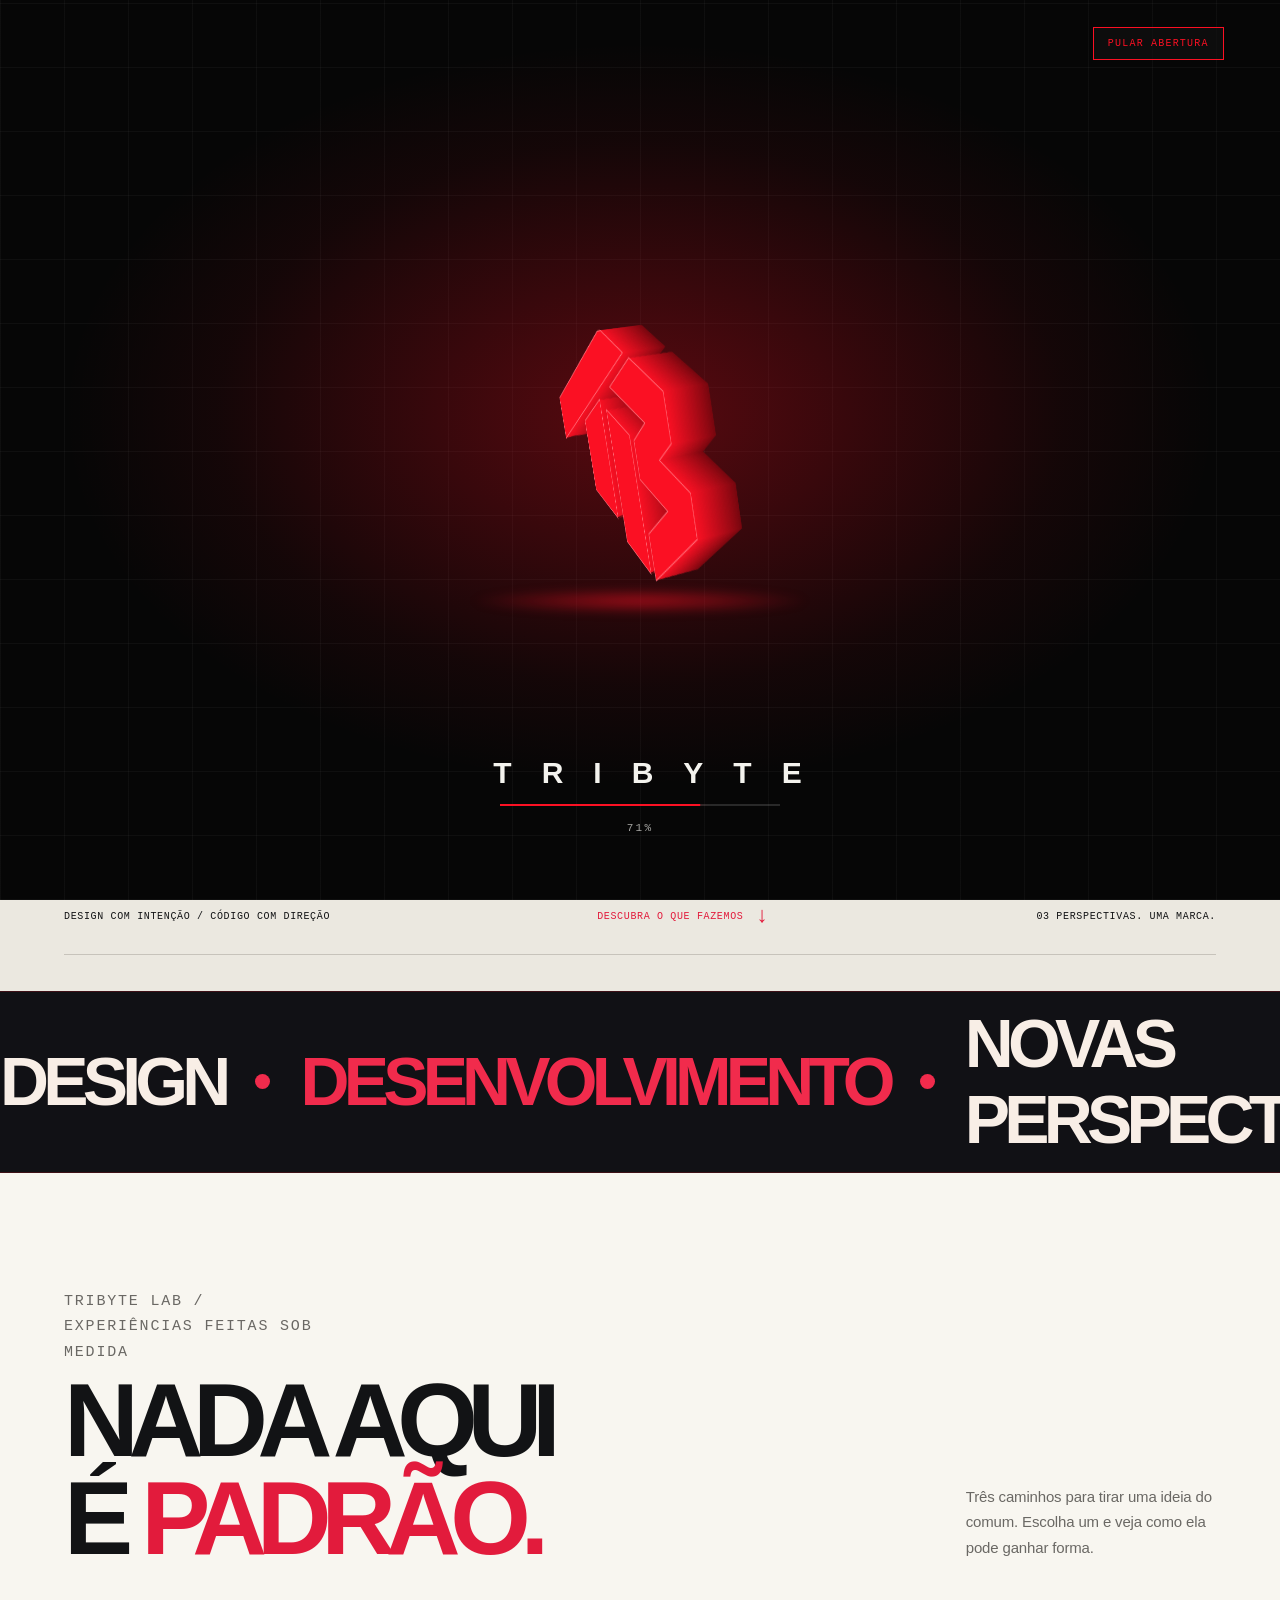
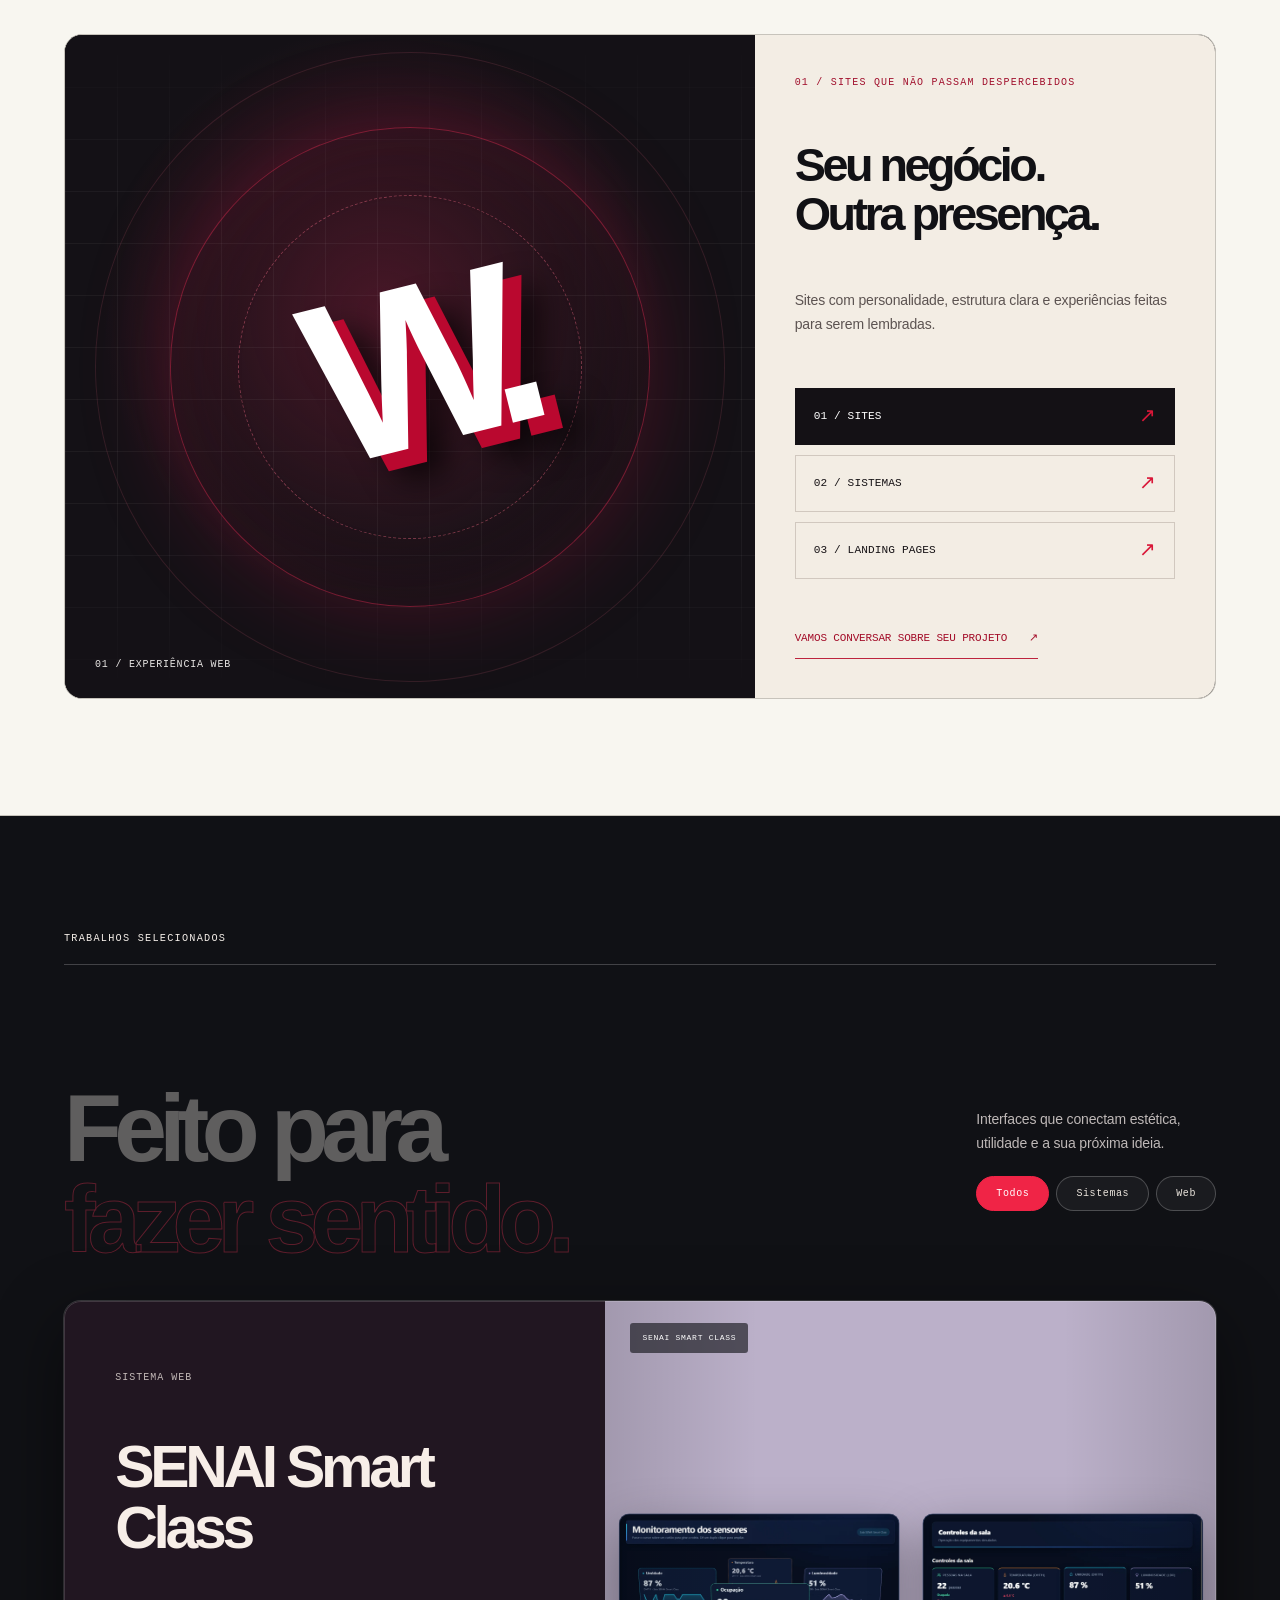
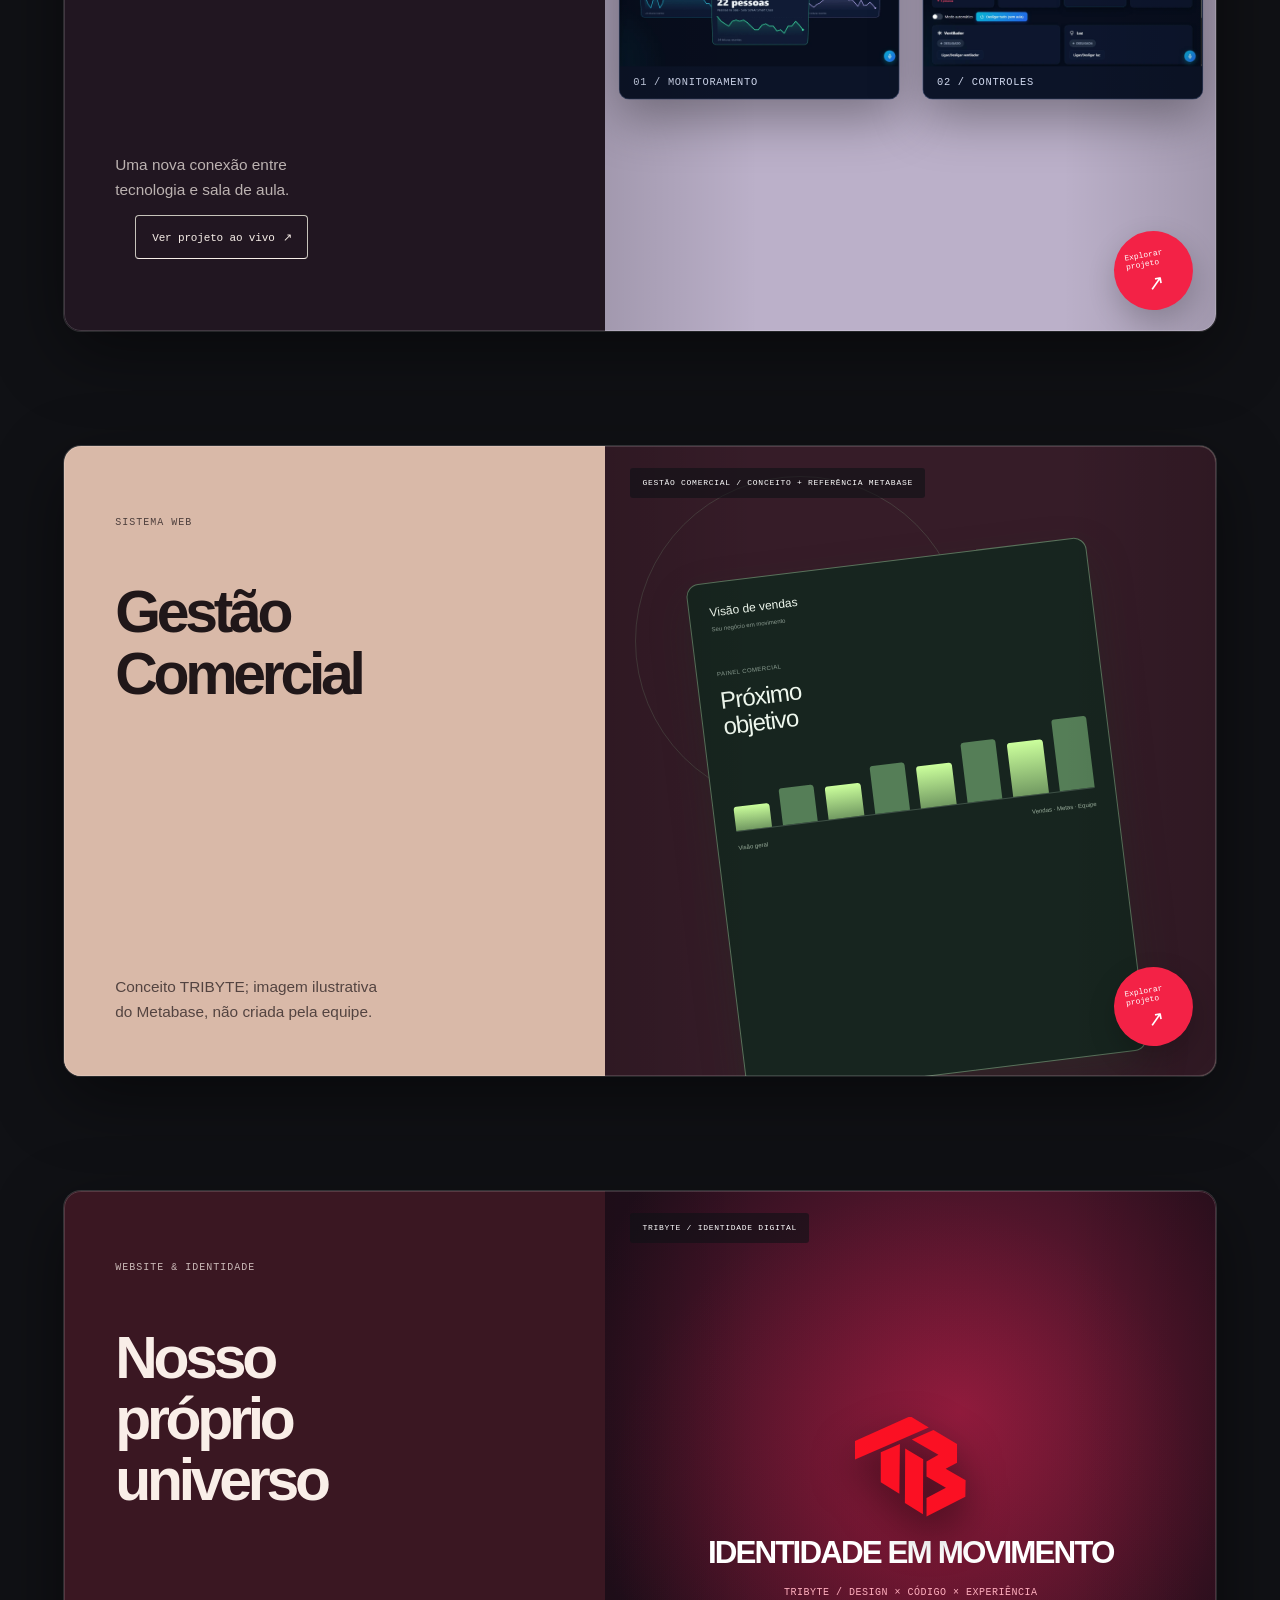
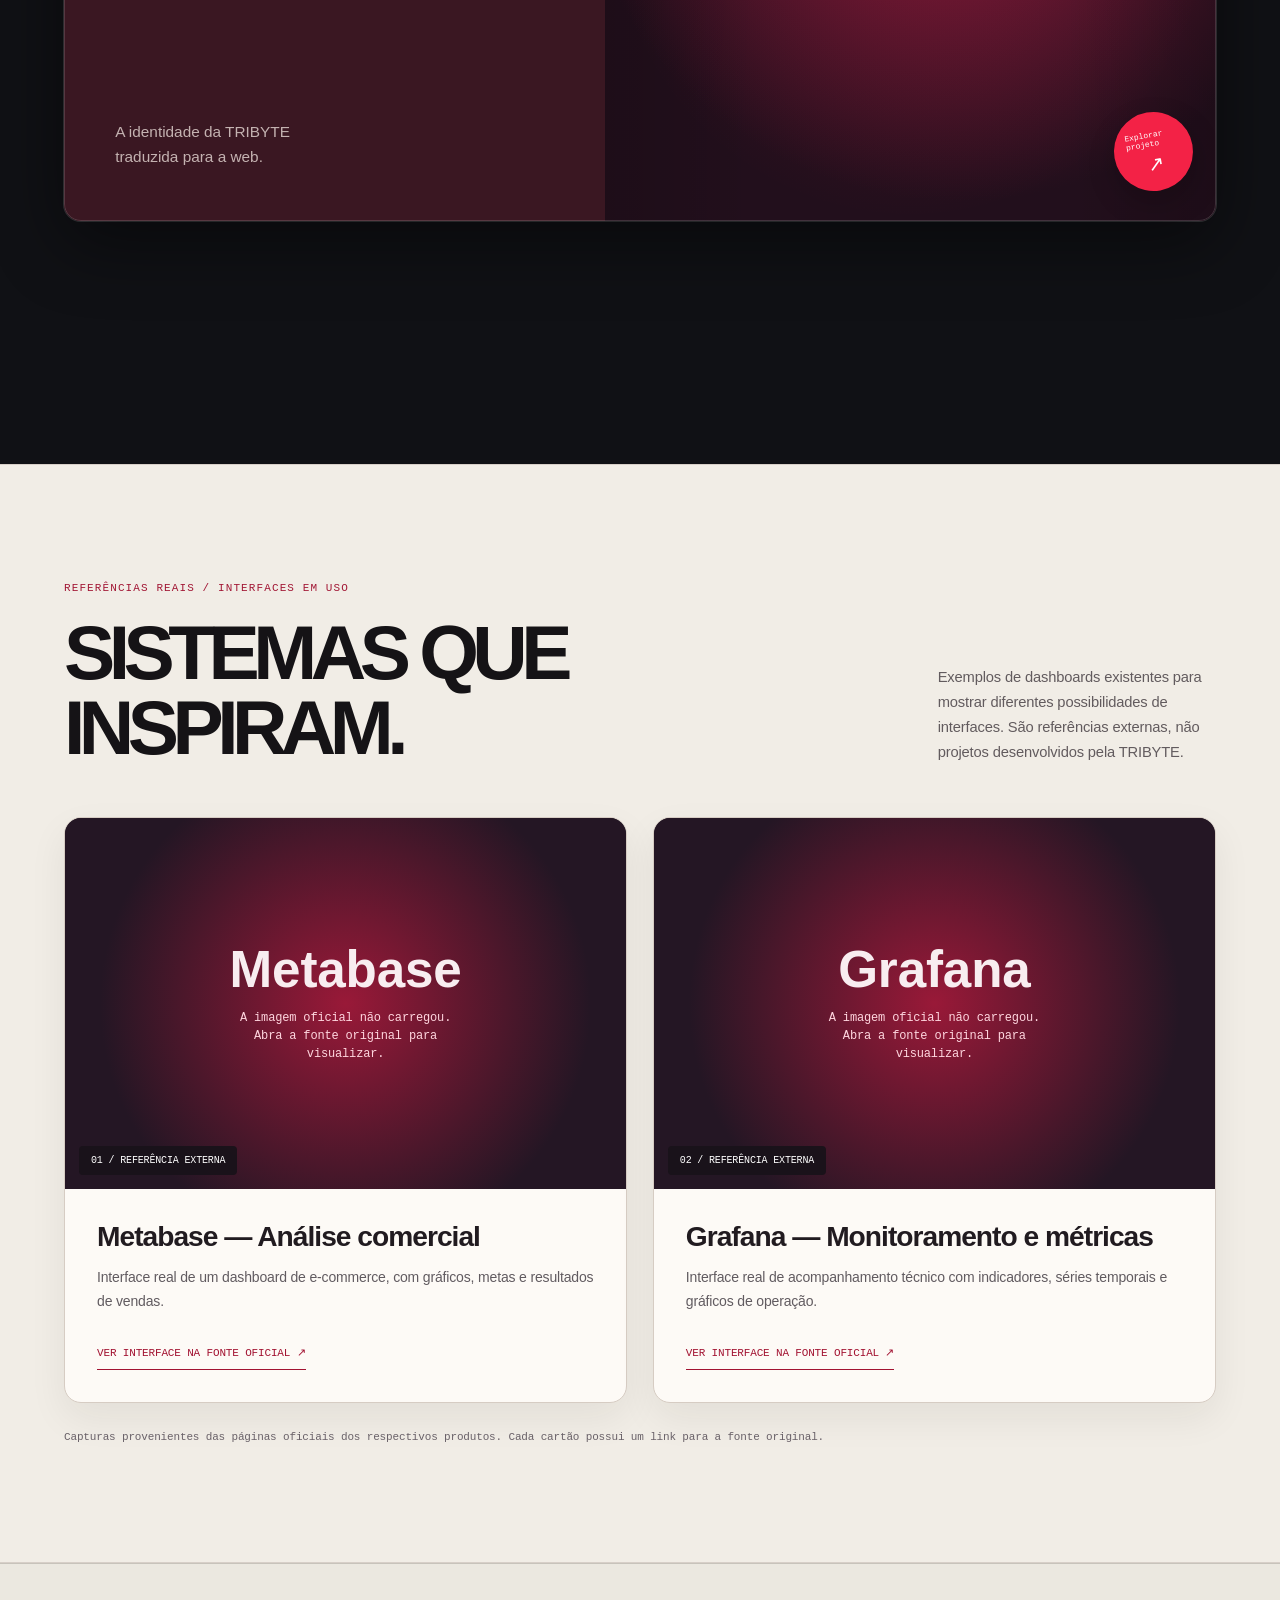
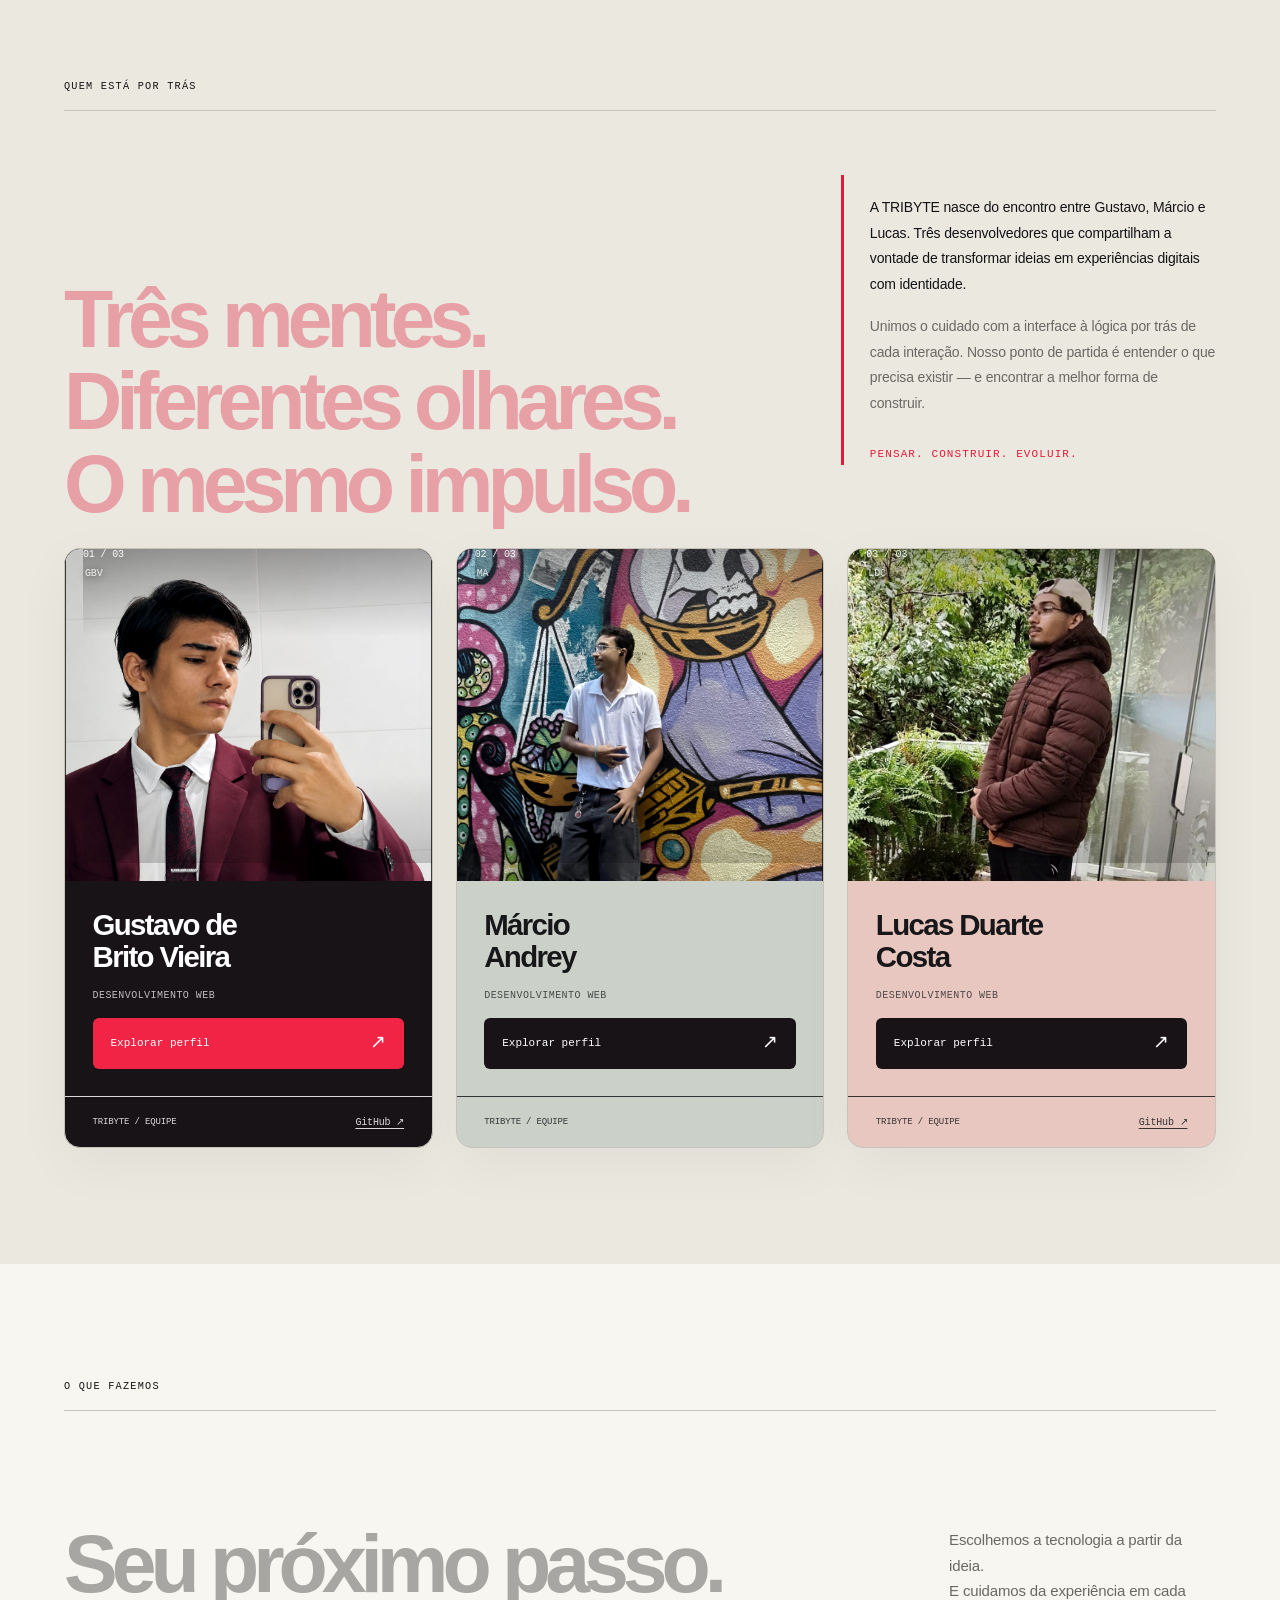
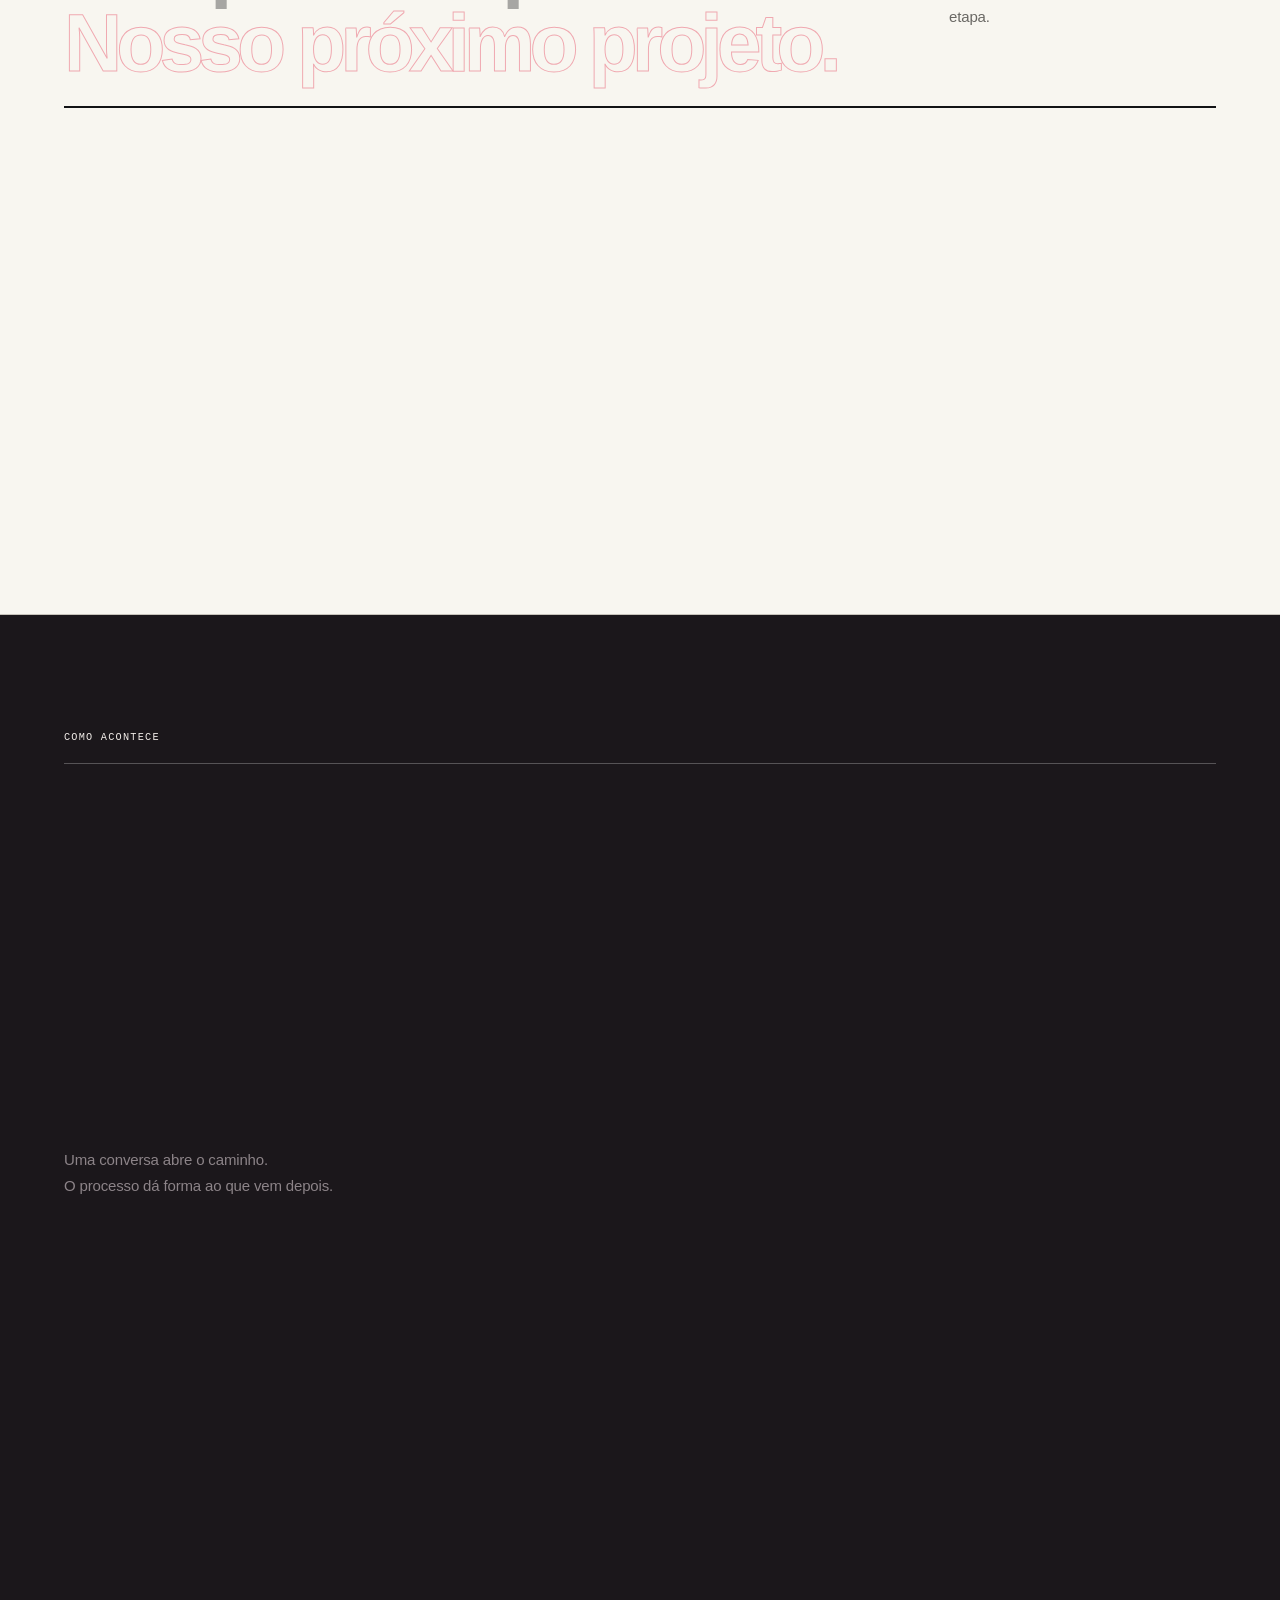
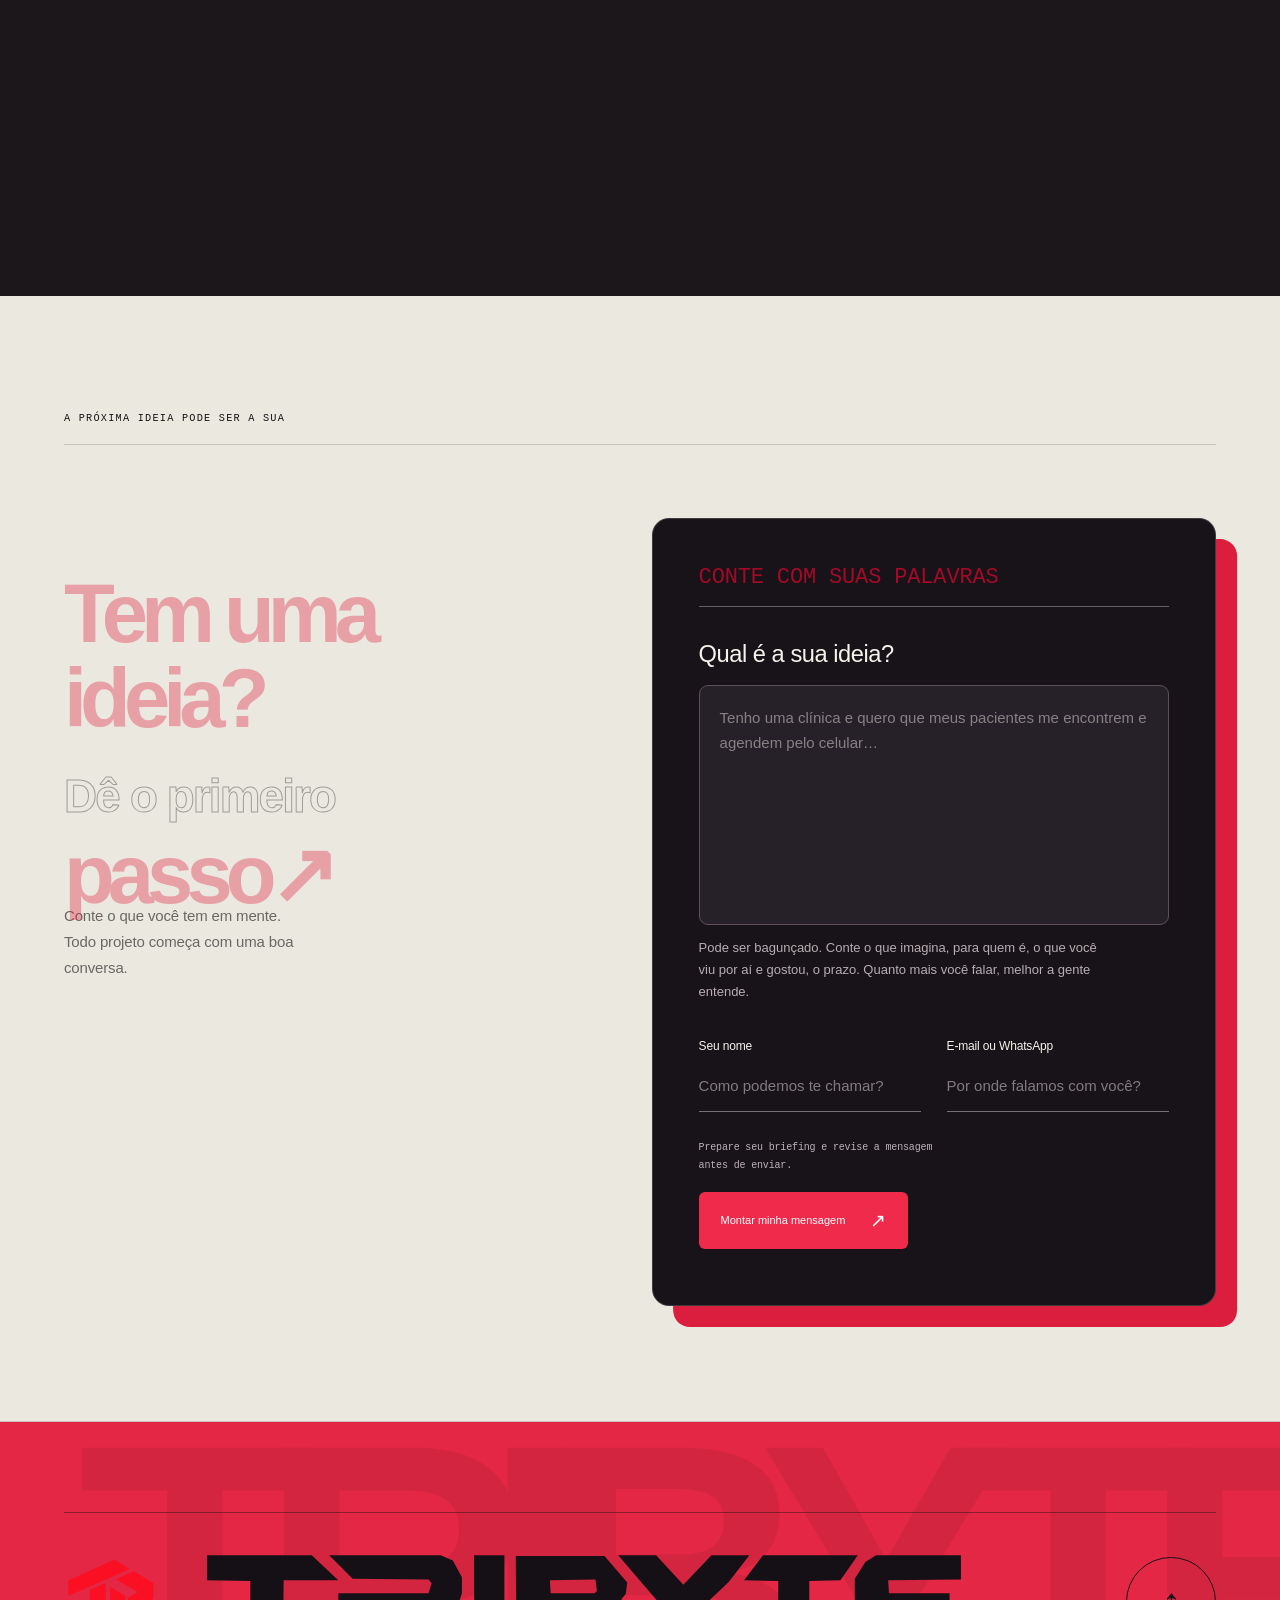
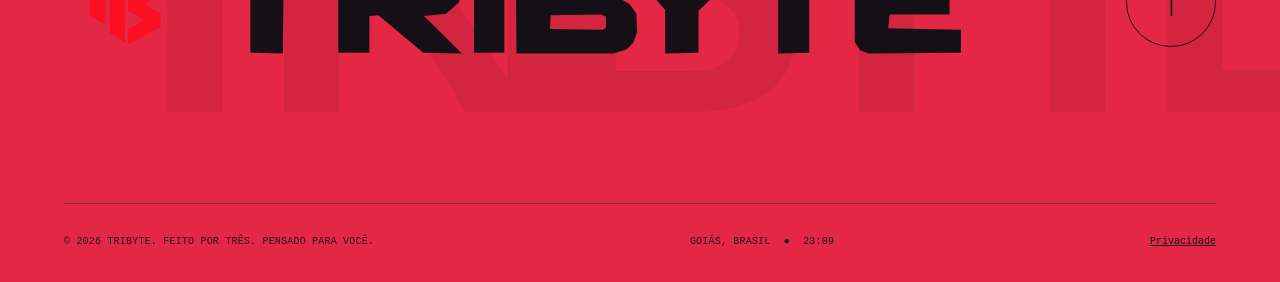
==== index.html @ 79806a0d "Habilita referências de sistemas reais e correções de imagens no portfólio" ====
<!doctype html>
<html lang="pt-BR" data-theme="light">
  <head>
    <meta charset="utf-8" />
    <meta name="viewport" content="width=device-width, initial-scale=1" />
    <meta name="theme-color" content="#ebe8e0" />
    <meta
      name="description"
      content="TRIBYTE: Gustavo de Brito Vieira, Márcio Andrey e Lucas Duarte Costa. Desenvolvimento de sites, sistemas e experiências digitais com identidade."
    />
    <meta property="og:title" content="TRIBYTE — Não é só um site. É presença." />
    <meta
      property="og:description"
      content="Três desenvolvedores. Diferentes perspectivas. Uma nova dimensão para sua ideia."
    />
    <meta property="og:type" content="website" />
    <meta property="og:locale" content="pt_BR" />
    <meta name="robots" content="index, follow, max-image-preview:large" />
    <meta name="twitter:card" content="summary" />
    <meta name="twitter:title" content="TRIBYTE — Ideias em outra dimensão." />
    <meta name="twitter:description" content="Desenvolvimento de sites e sistemas com identidade." />
    <title>TRIBYTE™ — Não é só um site. É presença.</title>
    <link rel="icon" href="assets/logo-tribyte-mark.svg" type="image/svg+xml" />
    <link rel="preload" href="assets/space-grotesk.ttf" as="font" type="font/ttf" crossorigin />
    <script src="site-init.js"></script>
    <link rel="stylesheet" href="styles.css" />
    <link rel="stylesheet" href="reactbits-effects.css" />
    <link rel="stylesheet" href="tribyte-reinvention.css" />
    <link rel="stylesheet" href="tribyte-referencias.css" />
    <script src="assets/gsap-3.12.5.min.js" defer></script>
    <script src="intro.js" defer></script>
    <script src="script.js" defer></script>
    <script src="reactbits-effects.js" defer></script>
    <script src="tribyte-reinvention.js" defer></script>
    <script src="tribyte-referencias.js" defer></script>
  </head>
  <body>
    <a class="skip-link" href="#conteudo">Pular para o conteúdo</a>
    <div class="scroll-progress" aria-hidden="true"></div>
    <div class="cursor-halo" aria-hidden="true"></div>

    <!-- Navegação: acessível com teclado e adaptada ao toque. -->
    <header class="site-header">
      <a class="wordmark" href="#inicio" aria-label="TRIBYTE, início">
        <img class="brand-icon" src="assets/logo-tribyte-mark.svg" width="40" height="36" alt="" /><span class="brand-lettering" aria-hidden="true"></span>
      </a>
      <nav class="desktop-nav" aria-label="Navegação principal">
        <a href="#projetos">Projetos</a>
        <a href="#estudio">O estúdio</a>
        <a href="#servicos">O que fazemos</a>
      </nav>
      <div class="header-actions">
        <button
          class="theme-toggle icon-button"
          type="button"
          aria-label="Ativar modo claro"
          aria-pressed="false"
        >
          <svg
            class="sun-icon"
            viewBox="0 0 24 24"
            fill="none"
            stroke="currentColor"
            stroke-width="1.5"
            aria-hidden="true"
          >
            <circle cx="12" cy="12" r="4" />
            <path
              d="M12 2v2m0 16v2M2 12h2m16 0h2M5 5l1.5 1.5m11 11L19 19M5 19l1.5-1.5m11-11L19 5"
            />
          </svg>
          <svg
            class="moon-icon"
            viewBox="0 0 24 24"
            fill="none"
            stroke="currentColor"
            stroke-width="1.5"
            aria-hidden="true"
          >
            <path d="M20 14A8 8 0 0 1 10 4a8 8 0 1 0 10 10Z" />
          </svg>
        </button>
        <a class="header-cta" href="#contato"
          >Vamos conversar <span aria-hidden="true">↗</span></a
        >
        <button
          class="menu-toggle icon-button"
          type="button"
          aria-label="Abrir menu"
          aria-expanded="false"
          aria-controls="mobile-menu"
        >
          <span></span><span></span>
        </button>
      </div>
    </header>
    <nav
      class="mobile-menu"
      id="mobile-menu"
      aria-label="Navegação móvel"
      hidden
    >
      <a href="#projetos">Projetos <span>↗</span></a>
      <a href="#estudio">O estúdio <span>↗</span></a>
      <a href="#servicos">Serviços <span>↗</span></a>
      <a href="#contato">Vamos conversar <span>↗</span></a>
      <p>Três mentes. Uma nova perspectiva.</p>
    </nav>

    <main id="conteudo">
      <!-- Nova direção de arte TRIBYTE: sem manifesto nem navegação lateral. -->
      <section class="hero section-shell" id="inicio" aria-labelledby="hero-title">
        <div class="hero-topline">
          <span class="hero-status">TRIBYTE / ESTÚDIO DIGITAL INDEPENDENTE</span>
          <span>GOIÁS, BRASIL <span aria-hidden="true">✳</span> EST. 2026</span>
        </div>
        <div class="hero-composition">
          <div class="hero-copy">
            <p class="hero-kicker">DESIGN. CÓDIGO. IDENTIDADE.</p>
            <h1 id="hero-title">
              <span>NÃO É SÓ</span>
              <span class="hero-outline">UM SITE.</span>
              <span class="red-type">É PRESENÇA<span class="title-period">.</span></span>
            </h1>
            <div class="hero-intro">
              <p>Construímos sites e sistemas que fazem mais do que existir na internet. Criamos experiências digitais com personalidade, propósito e direção.</p>
            </div>
            <a class="button button-primary" href="#projetos">EXPLORE NOSSOS PROJETOS <span aria-hidden="true">↗</span></a>
          </div>
          <div class="hero-art tb-hero-art">
            <div class="art-grid" aria-hidden="true"></div>
            <span class="rx-portal-ring" aria-hidden="true"></span>
            <span class="rx-portal-ring" aria-hidden="true"></span>
            <span class="rx-portal-ring" aria-hidden="true"></span>
            <span class="rx-portal-label" aria-hidden="true">TRIBYTE.EXE / INTERACTIVE MARK</span>
            <div class="tb-hero-stage">
              <svg class="tb-hero-svg" viewBox="550 145 440 395" role="group" aria-label="Monograma TB: três perspectivas"><path class="tb-piece tb-piece-1" d="M834 201 772 163 761 163 568 250 568 317Z" tabindex="0" role="button" aria-label="Sites" data-piece="1"/><path class="tb-piece tb-piece-2" d="M730 261 661 291 661 400 728 441Z M749 277 748 475 813 516 814 316Z" tabindex="0" role="button" aria-label="Sistemas" data-piece="2"/><path class="tb-piece tb-piece-3" d="M851 210 773 245 869 300 826 324 826 379 896 420 826 457 826 524 966 452 967 392 895 351 936 329 936 261Z" tabindex="0" role="button" aria-label="Landing pages" data-piece="3"/></svg>
              <p class="tb-piece-caption" id="tb-piece-caption" aria-live="polite">Três perspectivas. Uma marca.</p>
            </div>
            <span class="rx-portal-coordinate" aria-hidden="true">001 / IDEIAS EM OUTRA DIMENSÃO</span>
            <button type="button" class="tb-motion-button" id="tb-motion-enable" hidden>Ativar movimento</button>
          </div>
        </div>
        <div class="hero-bottom">
          <p>DESIGN COM INTENÇÃO / CÓDIGO COM DIREÇÃO</p>
          <a href="#rx-lab">DESCUBRA O QUE FAZEMOS <span aria-hidden="true">↓</span></a>
          <span class="hero-bottom-note">03 PERSPECTIVAS. UMA MARCA.</span>
        </div>
      </section>

      <div
        class="marquee"
        aria-label="Design, desenvolvimento e novas perspectivas"
      >
        <div class="marquee-track" aria-hidden="true">
          <span>DESIGN</span><b></b><span>DESENVOLVIMENTO</span><b></b
          ><span>NOVAS PERSPECTIVAS</span><b></b><span>DESIGN</span><b></b
          ><span>DESENVOLVIMENTO</span><b></b><span>NOVAS PERSPECTIVAS</span
          ><b></b>
        </div>
      </div>

      <!-- Escolha interativa de serviço: Magic Bento + conceito de cards responsivos. -->
      <section class="rx-lab" id="rx-lab" aria-labelledby="rx-lab-main-title" data-active="sites">
        <div class="rx-lab-head">
          <div>
            <p class="mono-label">TRIBYTE LAB / EXPERIÊNCIAS FEITAS SOB MEDIDA</p>
            <h2 id="rx-lab-main-title">NADA AQUI<br>É <span>PADRÃO.</span></h2>
          </div>
          <p>Três caminhos para tirar uma ideia do comum. Escolha um e veja como ela pode ganhar forma.</p>
        </div>
        <div class="rx-lab-visual">
          <div class="rx-lab-canvas" aria-hidden="true">
            <div class="rx-lab-orbit"></div>
            <strong class="rx-lab-object" id="rx-lab-symbol">W.</strong>
            <span class="rx-lab-canvas-label" id="rx-lab-tag">01 / EXPERIÊNCIA WEB</span>
          </div>
          <div class="rx-lab-panel">
            <span class="rx-eyebrow" id="rx-lab-eyebrow">01 / SITES QUE NÃO PASSAM DESPERCEBIDOS</span>
            <h3 id="rx-lab-title">Seu negócio.<br>Outra presença.</h3>
            <p id="rx-lab-desc">Sites com personalidade, estrutura clara e experiências feitas para serem lembradas.</p>
            <div class="rx-lab-options" role="group" aria-label="Selecione um tipo de projeto">
              <button class="is-current" type="button" data-lab-mode="sites" aria-pressed="true">01 / SITES <span aria-hidden="true">↗</span></button>
              <button type="button" data-lab-mode="sistemas" aria-pressed="false">02 / SISTEMAS <span aria-hidden="true">↗</span></button>
              <button type="button" data-lab-mode="landing" aria-pressed="false">03 / LANDING PAGES <span aria-hidden="true">↗</span></button>
            </div>
            <a class="rx-lab-cta" href="#contato" id="rx-lab-cta" data-service="Site institucional">VAMOS CONVERSAR SOBRE SEU PROJETO <span aria-hidden="true">↗</span></a>
          </div>
        </div>
      </section>

      <!-- As imagens abaixo são composições ilustrativas dos projetos. -->
      <section
        class="projects section-shell section-space"
        id="projetos"
        aria-labelledby="projects-title"
      >
        <div class="section-topline">
          <span class="mono-label">TRABALHOS SELECIONADOS</span
          >
        </div>
        <div class="section-heading project-heading">
          <h2 id="projects-title" data-scroll-title data-rb-split>
            Feito para<br /><span class="outline-text">fazer sentido.</span>
          </h2>
          <div class="project-heading-side">
            <p>
              Interfaces que conectam estética,<br />utilidade e a sua próxima
              ideia.
            </p>
            <div
              class="project-filters"
              role="group"
              aria-label="Filtrar projetos"
            >
              <button
                type="button"
                class="filter-button is-active"
                data-filter="all"
                aria-pressed="true"
              >
                Todos</button
              ><button
                type="button"
                class="filter-button"
                data-filter="sistema"
                aria-pressed="false"
              >
                Sistemas</button
              ><button
                type="button"
                class="filter-button"
                data-filter="web"
                aria-pressed="false"
              >
                Web
              </button>
            </div>
          </div>
        </div>
        <p class="sr-only" id="filter-status" aria-live="polite">
          3 projetos exibidos.
        </p>
        <div class="project-grid">
          <article
            class="project-card project-featured reveal"
            data-category="sistema"
          >
            <button
              class="project-open"
              type="button"
              data-project="smart"
              aria-label="Conhecer o projeto SENAI Smart Class"
            >
              <div class="project-visual smart-visual">
                <span class="visual-label">SENAI SMART CLASS</span
                >
                <div class="smart-photo-gallery" aria-hidden="true">
                  <figure class="smart-photo smart-photo-primary">
                    <img src="assets/smart-class-sensores-hq.webp" width="1280" height="699" loading="lazy" decoding="async" alt="" />
                    <figcaption>01 / MONITORAMENTO</figcaption>
                  </figure>
                  <figure class="smart-photo smart-photo-secondary">
                    <img src="assets/smart-class-controles-hq.webp" width="1280" height="699" loading="lazy" decoding="async" alt="" />
                    <figcaption>02 / CONTROLES</figcaption>
                  </figure>
                </div>
                <span class="project-view"
                  >Explorar projeto <span>↗</span></span
                >
              </div>
              <div class="project-info">
                <div>
                  <span class="project-index">SISTEMA WEB</span>
                  <h3>SENAI Smart Class</h3>
                </div>
                <p>Uma nova conexão entre<br />tecnologia e sala de aula.</p>
              </div>
            </button>
            <a class="project-live-link" href="https://smart-sala.vercel.app/" target="_blank" rel="noopener noreferrer" aria-label="Ver SENAI Smart Class ao vivo em nova aba">Ver projeto ao vivo <span aria-hidden="true">↗</span></a>
          </article>
          <article class="project-card reveal" data-category="sistema">
            <button
              class="project-open"
              type="button"
              data-project="gestao"
              aria-label="Conhecer o projeto Gestão Comercial"
            >
              <div class="project-visual sales-visual">
                <span class="visual-label">GESTÃO COMERCIAL</span
                >
                <div class="sales-composition" aria-hidden="true">
                  <span class="sales-orbit"></span>
                  <div class="sales-panel">
                    <div class="sales-heading">
                      <span
                        >Visão de vendas<small
                          >Seu negócio em movimento</small
                        ></span
                      >
                    </div>
                    <div class="sales-total">
                      <small>PAINEL COMERCIAL</small
                      ><strong>Próximo<br />objetivo</strong>
                    </div>
                    <div class="bars">
                      <i></i><i></i><i></i><i></i><i></i><i></i><i></i><i></i>
                    </div>
                    <div class="sales-panel-footer">
                      <span>Visão geral</span
                      ><span>Vendas · Metas · Equipe</span>
                    </div>
                  </div>

                </div>
                <span class="project-view"
                  >Explorar projeto <span>↗</span></span
                >
              </div>
              <div class="project-info">
                <div>
                  <span class="project-index">SISTEMA WEB</span>
                  <h3>Gestão Comercial</h3>
                </div>
                <p>Operação organizada.<br />Decisões mais claras.</p>
              </div>
            </button>
          </article>
          <article class="project-card reveal" data-category="web">
            <button
              class="project-open"
              type="button"
              data-project="tribyte"
              aria-label="Conhecer o projeto de identidade digital TRIBYTE"
            >
              <div class="project-visual brand-visual">
                <span class="visual-label">TRIBYTE / IDENTIDADE DIGITAL</span
                >
                <div class="brand-poster" aria-hidden="true">
                  <span class="poster-kicker"
                    >TRÊS MENTES.<br />INFINITAS POSSIBILIDADES.</span
                  ><strong>TRI<br />BYTE<span>™</span></strong
                  ><span class="poster-bottom"
                    >DESIGN × CÓDIGO × IDENTIDADE</span
                  ><span class="poster-lines"></span>
                </div>
                <span class="project-view"
                  >Explorar projeto <span>↗</span></span
                >
              </div>
              <div class="project-info">
                <div>
                  <span class="project-index">WEBSITE & IDENTIDADE</span>
                  <h3>Nosso próprio universo</h3>
                </div>
                <p>A identidade da TRIBYTE<br />traduzida para a web.</p>
              </div>
            </button>
          </article>
        </div>
      </section>

      <section
        class="studio section-shell section-space"
        id="estudio"
        aria-labelledby="studio-title"
      >
        <div class="section-topline">
          <span class="mono-label">QUEM ESTÁ POR TRÁS</span
          >
        </div>
        <div class="studio-intro">
          <h2 id="studio-title" data-scroll-title data-rb-split>
            Três mentes.<br />Diferentes olhares.<br /><span
              >O mesmo impulso.</span
            >
          </h2>
          <div class="studio-story reveal">
                        <p>
              A TRIBYTE nasce do encontro entre Gustavo, Márcio e Lucas. Três
              desenvolvedores que compartilham a vontade de transformar ideias
              em experiências digitais com identidade.
            </p>
            <p>
              Unimos o cuidado com a interface à lógica por trás de cada
              interação. Nosso ponto de partida é entender o que precisa existir
              — e encontrar a melhor forma de construir.
            </p>
            <span class="studio-signature">PENSAR. CONSTRUIR. EVOLUIR.</span>
          </div>
        </div>
        <div class="team-grid">
          <article class="team-card reveal">
            <div class="team-art gustavo-art">
              <img class="team-photo" src="assets/gustavo-perfil.svg" alt="Gustavo de terno" loading="lazy" decoding="async" />
              <span class="team-number">GBV</span>
            </div>
            <div class="team-info">
              <h3>Gustavo de<br />Brito Vieira</h3>
              <span>Desenvolvimento web</span>
              <p class="team-bio">Sou estudante de Desenvolvimento de Sistemas pelo SENAI e gosto de transformar ideias em soluções digitais. Tenho experiência prática com suporte técnico, infraestrutura e gerenciamento de sistemas, além de desenvolver projetos com HTML, CSS, JavaScript, Python e bancos de dados. Gosto de aprofundar meus conhecimentos em tecnologia e explorar novas ferramentas. Quero atuar como desenvolvedor Full Stack, com maior afinidade por Back-End: gosto de trabalhar com lógica, integrações, bancos de dados e com o funcionamento interno das aplicações. Também me interessa construir interfaces claras e responsivas, entendendo o produto de ponta a ponta. Na TRIBYTE, colaboro no desenvolvimento de sites e sistemas e participei do SENAI Smart Class, projeto de automação inteligente de ambientes escolares. Estou sempre estudando e praticando para transformar ideias em soluções digitais reais.</p>
              <button class="button button-primary profile-open" type="button" data-profile aria-haspopup="dialog" aria-controls="profile-dialog">Explorar perfil <span aria-hidden="true">↗</span></button>

            </div>
            <div class="team-footer">
              <span>TRIBYTE / EQUIPE</span
              ><a
                href="https://github.com/GustavobritoTDS"
                target="_blank"
                rel="noopener noreferrer"
                aria-label="GitHub de Gustavo de Brito Vieira, abre em nova aba"
                >GitHub ↗</a
              >
            </div>
          </article>
          <article class="team-card reveal">
            <div class="team-art marcio-art">
              <img class="team-photo" src="assets/marcio-perfil.svg" alt="Márcio em frente a um mural colorido" loading="lazy" decoding="async" />
              <span class="team-number">MA</span>
            </div>
            <div class="team-info">
              <h3>Márcio<br />Andrey</h3>
              <span>Desenvolvimento web</span>
              <p class="team-bio">Sou estudante de Desenvolvimento de Sistemas pelo SENAI e tenho interesse em tecnologia, programação e criação de soluções digitais. Desenvolvo projetos web com HTML, CSS e JavaScript, buscando criar interfaces responsivas e fáceis de usar. Também uso GitHub para organizar o código, Vercel para publicar aplicações e Supabase para integrar bancos de dados. Participei do SENAI Smart Class, que conecta um painel web à automação com Arduino, e desenvolvo o Vio Finanças, voltado à organização financeira pessoal. Quero crescer como desenvolvedor web, aprender com a prática e transformar meus conhecimentos em ferramentas úteis para as pessoas.</p>
              <button class="button button-primary profile-open" type="button" data-profile aria-haspopup="dialog" aria-controls="profile-dialog">Explorar perfil <span aria-hidden="true">↗</span></button>

            </div>
            <div class="team-footer">
              <span>TRIBYTE / EQUIPE</span
              ><span aria-hidden="true"></span>
            </div>
          </article>
          <article class="team-card reveal">
            <div class="team-art lucas-art">
              <img class="team-photo" src="assets/lucas-perfil.svg" alt="Lucas usando casaco marrom" loading="lazy" decoding="async" />
              <span class="team-number">LDC</span>
            </div>
            <div class="team-info">
              <h3>Lucas Duarte<br />Costa</h3>
              <span>Desenvolvimento web</span>
              <p class="team-bio">Sou estudante de Desenvolvimento de Sistemas pelo SENAI e minha curiosidade por tecnologia vem desde a infância. Gosto de entender como computadores e sistemas funcionam, do hardware à lógica e às aplicações. Tenho conhecimentos intermediários em Java e JavaScript, familiaridade com o Prompt de Comando e experiência usando ferramentas de desenvolvimento e inteligência artificial para apoiar tarefas e criar soluções. Meu principal objetivo é atuar em Back-End, trabalhando com lógica, arquitetura, testes e melhoria dos sistemas. Na TRIBYTE, participei do SENAI Smart Class e de um sistema básico de gerenciamento financeiro. Busco evoluir continuamente e acredito que organização, comunicação clara e facilidade de uso fazem parte de uma boa solução tecnológica.</p>
              <button class="button button-primary profile-open" type="button" data-profile aria-haspopup="dialog" aria-controls="profile-dialog">Explorar perfil <span aria-hidden="true">↗</span></button>

            </div>
            <div class="team-footer">
              <span>TRIBYTE / EQUIPE</span
              ><a
                href="https://github.com/lucasduartecosta09"
                target="_blank"
                rel="noopener noreferrer"
                aria-label="GitHub de Lucas Duarte Costa, abre em nova aba"
                >GitHub ↗</a
              >
            </div>
          </article>
        </div>
      </section>

      <section
        class="services section-shell section-space"
        id="servicos"
        aria-labelledby="services-title"
      >
        <div class="section-topline">
          <span class="mono-label">O QUE FAZEMOS</span
          >
        </div>
        <div class="section-heading">
          <h2 id="services-title" data-scroll-title data-rb-split>
            Seu próximo passo.<br /><span class="outline-text"
              >Nosso próximo projeto.</span
            >
          </h2>
          <p>
            Escolhemos a tecnologia a partir da ideia.<br />E cuidamos da
            experiência em cada etapa.
          </p>
        </div>
        <div class="service-list">
          <details class="service-item reveal">
            <summary>
              <span class="service-number">01</span>
              <h3>Sites com identidade</h3>
              <span class="service-expand" aria-hidden="true">+</span>
            </summary>
            <div class="service-body">
              <p>
                Uma presença digital que mostra quem você é. Sites
                institucionais, portfólios e páginas de apresentação com uma
                linguagem visual própria e atenção a cada tela.
              </p>
              <div class="service-chips">
                <span>Design responsivo</span><span>Navegação intuitiva</span
                ><span>Conteúdo bem organizado</span>
              </div>
              <a href="#contato" data-service="Site institucional"
                >Quero tirar meu site do papel <span>↗</span></a
              >
            </div>
          </details>
          <details class="service-item reveal">
            <summary>
              <span class="service-number">02</span>
              <h3>Sistemas que simplificam</h3>
              <span class="service-expand" aria-hidden="true">+</span>
            </summary>
            <div class="service-body">
              <p>
                Transformamos processos em fluxos mais claros. Desenvolvemos
                interfaces para painéis, áreas de gestão e aplicações web a
                partir das necessidades da sua operação.
              </p>
              <div class="service-chips">
                <span>Painéis de controle</span><span>Fluxos de trabalho</span
                ><span>Organização de dados</span>
              </div>
              <a href="#contato" data-service="Sistema web"
                >Vamos pensar no seu sistema <span>↗</span></a
              >
            </div>
          </details>
          <details class="service-item reveal">
            <summary>
              <span class="service-number">03</span>
              <h3>Landing pages que conectam</h3>
              <span class="service-expand" aria-hidden="true">+</span>
            </summary>
            <div class="service-body">
              <p>
                Uma página com foco no que precisa ser comunicado. Apresentamos
                sua oferta com hierarquia, uma narrativa direta e caminhos
                claros para o próximo contato.
              </p>
              <div class="service-chips">
                <span>Apresentação de produtos</span
                ><span>Chamadas para ação</span><span>Experiência mobile</span>
              </div>
              <a href="#contato" data-service="Landing page"
                >Vamos apresentar sua ideia <span>↗</span></a
              >
            </div>
          </details>
        </div>
      </section>

      <section
        class="process section-shell section-space"
        id="processo"
        aria-labelledby="process-title"
      >
        <div class="section-topline">
          <span class="mono-label">COMO ACONTECE</span>
        </div>
        <div class="process-layout">
          <div class="process-heading">
            <h2 id="process-title" data-scroll-title data-rb-split>
              Ideia boa<br />merece<br /><em>movimento.</em>
            </h2>
            <p>
              Uma conversa abre o caminho.<br />O processo dá forma ao que vem
              depois.
            </p>

          </div>
          <ol class="process-steps">
            <li class="reveal">
              <span>01 / ESCUTA</span>
              <h3>Entender antes de criar.</h3>
              <p>
                Conversamos sobre o seu objetivo, seu público e o problema que o
                projeto precisa resolver.
              </p>
            </li>
            <li class="reveal">
              <span>02 / DIREÇÃO</span>
              <h3>Dar forma às possibilidades.</h3>
              <p>
                Organizamos conteúdo, navegação e referências para construir uma
                direção visual com você.
              </p>
            </li>
            <li class="reveal">
              <span>03 / CONSTRUÇÃO</span>
              <h3>Conectar design e código.</h3>
              <p>
                Desenvolvemos a experiência com atenção à responsividade, às
                interações e à clareza de uso.
              </p>
            </li>
            <li class="reveal">
              <span>04 / EVOLUÇÃO</span>
              <h3>Revisar. Ajustar. Colocar no ar.</h3>
              <p>
                Validamos os detalhes juntos e preparamos a entrega para o
                próximo passo do projeto.
              </p>
            </li>
          </ol>
        </div>
      </section>

      <!-- Sem um contato comercial fornecido, o briefing pode ser copiado ou baixado. -->
      <section
        class="contact section-shell section-space"
        id="contato"
        aria-labelledby="contact-title"
      >
        <div class="section-topline">
          <span class="mono-label"
            >A PRÓXIMA IDEIA PODE SER A SUA</span
          >
        </div>
        <div class="contact-layout">
          <div class="contact-copy">
            <h2 id="contact-title" data-scroll-title data-rb-split>
              Tem uma<br />ideia<span>?</span><br /><span
                class="contact-outline"
                >Dê o primeiro</span
              ><br />passo<span>↗</span>
            </h2>
            <p>
              Conte o que você tem em mente.<br />Todo projeto começa com uma
              boa conversa.
            </p>

          </div>
          <form class="contact-form letter-form" id="briefing-form">
            <div class="form-heading"><span>CONTE COM SUAS PALAVRAS</span></div>
            <input type="hidden" name="service" id="service" value="" />
            <label class="letter-label" for="message">Qual é a sua ideia?
              <textarea id="message" name="message" rows="8" minlength="10" maxlength="3000" required placeholder="Escreva como se estivesse falando com a gente."></textarea>
            </label>
            <p class="letter-hint">Pode ser bagunçado. Conte o que imagina, para quem é, o que você viu por aí e gostou, o prazo. Quanto mais você falar, melhor a gente entende.</p>
            <div class="form-row">
              <label for="name">Seu nome<input id="name" name="name" type="text" autocomplete="name" placeholder="Como podemos te chamar?" required minlength="2" maxlength="100" /></label>
              <label for="contact">E-mail ou WhatsApp<input id="contact" name="contact" type="text" autocomplete="email" placeholder="Por onde falamos com você?" required minlength="5" maxlength="180" /></label>
            </div>
            <div class="form-bottom">
              <p id="contact-help">Prepare seu briefing para copiar ou baixar. Nenhuma mensagem é enviada automaticamente.</p>
              <button class="button button-primary" id="briefing-submit" type="submit">Montar minha mensagem <span aria-hidden="true">↗</span></button>
            </div>
            <p class="form-status" id="form-status" role="status" aria-live="polite"></p>
          </form>
        </div>
      </section>
    </main>

    <footer class="site-footer section-shell">
      <div class="footer-top">
        <a
          class="footer-wordmark"
          href="#inicio"
          aria-label="TRIBYTE, voltar ao início"
          ><img class="footer-mark" src="assets/logo-tribyte-mark.svg" alt="" width="100" height="90"/><span class="footer-lettering" aria-hidden="true"></span></a
        ><a class="back-top" href="#inicio" aria-label="Voltar ao início">↑</a>
      </div>
      <div class="footer-bottom">
        <span
          >© <span id="current-year">2026</span> TRIBYTE. FEITO POR TRÊS.
          PENSADO PARA VOCÊ.</span
        ><span
          >GOIÁS, BRASIL <span class="footer-dot">●</span>
          <time class="local-time">--:--</time></span
        ><button type="button" class="privacy-button" data-open-privacy>
          Privacidade
        </button>
      </div>
    </footer>

    <!-- Modais nativos: Escape, foco e navegação por teclado. -->
    <dialog
      class="project-dialog"
      id="project-dialog"
      aria-labelledby="project-dialog-title"
    >
      <button
        class="dialog-close icon-button"
        type="button"
        aria-label="Fechar detalhes do projeto"
      >
        ×
      </button>
      <div class="dialog-project-art" aria-hidden="true">
        <img class="dialog-art-image" id="project-dialog-art-img" alt="" loading="lazy" decoding="async" />
        <div class="project-side-gallery" id="project-dialog-side-gallery" hidden>
          <figure>
            <img src="assets/smart-class-sensores-hq.webp" alt="Painel de monitoramento dos sensores do SENAI Smart Class" loading="lazy" decoding="async" />
            <figcaption>01 / MONITORAMENTO</figcaption>
          </figure>
          <figure>
            <img src="assets/smart-class-controles-hq.webp" alt="Painel de controles do SENAI Smart Class" loading="lazy" decoding="async" />
            <figcaption>02 / CONTROLES</figcaption>
          </figure>
        </div>
        <span class="dialog-art-index">01</span
        ><span class="dialog-art-symbol">↗</span
        ><strong class="dialog-art-name">SMART<br />CLASS</strong>
      </div>
      <div class="dialog-content">
        <span class="mono-label" id="project-dialog-category"></span>
        <h2 id="project-dialog-title"></h2>
        <p class="dialog-lead" id="project-dialog-description"></p>

        <h3>O projeto em foco</h3>
        <ul class="project-features" id="project-dialog-features"></ul>
        <div class="smart-modal-gallery" id="smart-modal-gallery" hidden aria-label="Capturas reais do SENAI Smart Class">
          <figure><img src="assets/smart-class-sensores.webp" width="360" height="163" alt="Tela de monitoramento dos sensores, com gráficos de umidade, temperatura, luminosidade e ocupação da sala." loading="lazy" decoding="async" /><figcaption>Monitoramento dos sensores</figcaption></figure>
          <figure><img src="assets/smart-class-controles.webp" width="360" height="163" alt="Tela de controles da sala, com painéis informativos e controles de luz e ventilador." loading="lazy" decoding="async" /><figcaption>Controles da sala</figcaption></figure>
        </div>
        <p class="dialog-note" id="project-dialog-note"></p>
        <a class="button button-secondary" id="project-dialog-live" href="https://smart-sala.vercel.app/" target="_blank" rel="noopener noreferrer" hidden>Ver projeto ao vivo <span aria-hidden="true">↗</span></a>
        <a
          class="button button-primary"
          id="project-dialog-link"
          href="#contato"
          >Conversar sobre algo assim <span>↗</span></a
        >
      </div>
    </dialog>
    <dialog
      class="project-dialog profile-dialog"
      id="profile-dialog"
      aria-labelledby="profile-dialog-title"
    >
      <button
        class="dialog-close icon-button"
        type="button"
        aria-label="Fechar perfil"
      >
        ×
      </button>
      <div class="dialog-project-art profile-dialog-art" aria-hidden="true">
        <img class="profile-dialog-photo" id="profile-dialog-photo" alt="" />
        <span class="dialog-art-index">TRIBYTE / EQUIPE</span>
      </div>
      <div class="dialog-content profile-dialog-content">
        <span class="mono-label" id="profile-dialog-category">PERFIL / DESENVOLVIMENTO WEB</span>
        <h2 id="profile-dialog-title"></h2>
        <h3>Sobre mim</h3>
        <p class="profile-dialog-bio" id="profile-dialog-bio"></p>
      </div>
    </dialog>
    <dialog
      class="briefing-dialog"
      id="briefing-dialog"
      aria-labelledby="briefing-title"
    >
      <button
        class="dialog-close icon-button"
        type="button"
        aria-label="Fechar briefing"
      >
        ×</button
      ><span class="mono-label"><i></i> PRIMEIRO PASSO, FEITO.</span>
      <h2 id="briefing-title">Sua ideia já<br />tem um começo<span>.</span></h2>
      <p>
        Revise seu briefing e guarde uma cópia. Nenhuma mensagem foi enviada.
      </p>
      <textarea
        id="briefing-output"
        readonly
        aria-label="Texto do briefing"
      ></textarea>
      <div class="briefing-actions">
        <button class="button button-primary" id="copy-briefing" type="button">
          Copiar briefing <span>↗</span></button
        ><button
          class="button button-outline"
          id="download-briefing"
          type="button"
        >
          Baixar .txt <span>↓</span></button
        ><button
          class="button button-primary"
          id="send-briefing"
          type="button"
          hidden
        >
          Enviar mensagem <span>↗</span>
        </button>
      </div>
      <p id="briefing-status" role="status" aria-live="polite"></p>
    </dialog>
    <dialog
      class="privacy-dialog"
      id="privacy-dialog"
      aria-labelledby="privacy-title"
    >
      <button
        class="dialog-close icon-button"
        type="button"
        aria-label="Fechar privacidade"
      >
        ×</button
      ><span class="mono-label">TRIBYTE / PRIVACIDADE</span>
      <h2 id="privacy-title">Seus dados,<br />com clareza.</h2>
      <p>
        Este portfólio não usa ferramentas de análise nem cookies de
        publicidade. Sua preferência de tema é salva apenas neste navegador.
      </p>
      <p>
        O briefing é preparado localmente. Nome, e-mail e mensagem não são
        enviados nem salvos por este site. Você decide se quer copiar ou baixar
        o texto.
      </p>
      <p>
        Ao visitar um link externo, passam a valer as práticas de privacidade do
        serviço de destino.
      </p>
    </dialog>
    <div class="tb-intro" id="brand-intro" aria-hidden="true"></div>
    <noscript
      ><div class="noscript-note">
        Você pode explorar o portfólio e os serviços. Ative o JavaScript para
        usar filtros, detalhes dos projetos e o briefing.
      </div></noscript
    >
  </body>
</html>
---- styles.css ----
/* TRIBYTE — sistema visual: preto, branco e vermelho neon. */
@font-face {
  font-family: Space Grotesk;
  src: url("assets/space-grotesk.ttf") format("truetype");
  font-weight: 400 700;
  font-display: swap;
}
@font-face {
  font-family: Space Mono;
  src: url("assets/space-mono.ttf") format("truetype");
  font-weight: 400;
  font-display: swap;
}
:root {
  --bg: #0b0b0b;
  --surface: #121212;
  --surface-alt: #191919;
  --text: #f4f3ee;
  --muted: #a5a5a2;
  --line: #303030;
  --accent: #fb1023;
  --accent-ink: #ff5260;
  --on-accent: #130608;
  --header: rgba(11, 11, 11, 0.91);
  --display: "Space Grotesk", Arial, sans-serif;
  --mono: "Space Mono", monospace;
  --gutter: clamp(22px, 4.4vw, 80px);
  --ease: cubic-bezier(0.2, 0.75, 0.25, 1);
  color-scheme: dark;
}
:root[data-theme="light"] {
  --bg: #f1f0ea;
  --surface: #e7e5de;
  --surface-alt: #deddd6;
  --text: #151515;
  --muted: #5b5b58;
  --line: #c9c7c0;
  --accent: #fb1023;
  --accent-ink: #a90d1c;
  --header: rgba(241, 240, 234, 0.94);
  color-scheme: light;
}
*,
*::before,
*::after {
  box-sizing: border-box;
}
html {
  scroll-behavior: smooth;
  scroll-padding-top: 104px;
}
body {
  margin: 0;
  background: var(--bg);
  color: var(--text);
  font-family: var(--display);
  font-size: 16px;
  line-height: 1.55;
  transition:
    background 0.3s,
    color 0.3s;
  overflow-x: clip;
}
body.modal-open,
body.menu-open {
  overflow: hidden;
}
a {
  color: inherit;
  text-decoration: none;
}
button,
input,
textarea,
select {
  font: inherit;
}
button {
  cursor: pointer;
  color: inherit;
}
button,
a,
input,
textarea,
summary {
  -webkit-tap-highlight-color: transparent;
}
button {
  background: none;
  border: 0;
}
button[hidden],
[hidden] {
  display: none !important;
}
svg {
  display: block;
  max-width: 100%;
}
img {
  max-width: 100%;
  display: block;
}
p,
h1,
h2,
h3 {
  margin: 0;
}
button:focus-visible,
a:focus-visible,
summary:focus-visible {
  outline: 2px solid var(--accent-ink);
  outline-offset: 7px;
}
input:focus-visible,
textarea:focus-visible {
  outline: 2px solid var(--accent-ink);
  outline-offset: 4px;
}
::selection {
  background: var(--accent);
  color: #0b0b0b;
}
.sr-only {
  position: absolute;
  width: 1px;
  height: 1px;
  padding: 0;
  margin: -1px;
  overflow: hidden;
  clip: rect(0, 0, 0, 0);
  white-space: nowrap;
  border: 0;
}
.section-shell {
  padding-inline: var(--gutter);
  max-width: 1800px;
  margin-inline: auto;
}
.section-space {
  padding-block: 110px;
}
.mono-label {
  font: 10px/1.5 var(--mono);
  letter-spacing: 0.07em;
  display: inline-flex;
  align-items: center;
  gap: 11px;
}
.mono-label i {
  width: 7px;
  height: 7px;
  background: var(--accent);
  display: inline-block;
}
.skip-link {
  position: fixed;
  top: 12px;
  left: 20px;
  z-index: 100;
  background: var(--accent);
  color: #000;
  padding: 12px 22px;
  transform: translateY(-160%);
}
.skip-link:focus {
  transform: translateY(0);
}
.scroll-progress {
  position: fixed;
  top: 0;
  left: 0;
  height: 2px;
  width: 100%;
  background: var(--accent);
  transform: scaleX(0);
  transform-origin: left;
  z-index: 60;
}
.cursor-halo {
  position: fixed;
  left: 0;
  top: 0;
  width: 34px;
  height: 34px;
  border: 1px solid rgba(251, 16, 35, 0.6);
  border-radius: 50%;
  pointer-events: none;
  z-index: 90;
  opacity: 0;
  transform: translate(-50%, -50%);
  transition:
    width 0.2s,
    height 0.2s,
    background 0.2s,
    opacity 0.2s;
  mix-blend-mode: difference;
}
.cursor-halo.is-hovering {
  width: 56px;
  height: 56px;
  background: rgba(251, 16, 35, 0.15);
}
/* Header */
.site-header {
  height: 93px;
  padding: 0 var(--gutter);
  max-width: 1800px;
  margin: auto;
  display: flex;
  align-items: center;
  justify-content: space-between;
  gap: 24px;
  border-bottom: 1px solid var(--line);
  position: sticky;
  top: 0;
  z-index: 50;
  background: var(--header);
  backdrop-filter: blur(18px);
}
.wordmark {
  font-weight: 700;
  font-size: 25px;
  letter-spacing: -1.5px;
  display: inline-flex;
  align-items: center;
  gap: 8px;
  line-height: 1;
}
.brand-icon {
  width: 26px;
  height: 28px;
  color: var(--accent);
}
.brand-dot {
  font-size: 11px;
  align-self: flex-start;
  margin: 1px 0 0 -4px;
  letter-spacing: 0;
}
.desktop-nav {
  display: flex;
  gap: 34px;
  align-items: center;
  margin-left: 80px;
}
.desktop-nav a {
  font-size: 12px;
  position: relative;
}
.desktop-nav a::after {
  content: "";
  position: absolute;
  left: 0;
  bottom: -9px;
  width: 100%;
  height: 1px;
  background: var(--accent);
  transform: scaleX(0);
  transform-origin: left;
  transition: transform 0.25s;
}
.desktop-nav a:hover::after,
.desktop-nav a.is-active::after {
  transform: scaleX(1);
}
.desktop-nav a span {
  font: 8px var(--mono);
  color: var(--accent-ink);
  margin-left: 5px;
  vertical-align: super;
}
.header-actions {
  display: flex;
  align-items: center;
  gap: 24px;
}
.icon-button {
  width: 38px;
  height: 38px;
  display: grid;
  place-items: center;
  padding: 8px;
}
.theme-toggle {
  border: 1px solid var(--line);
  border-radius: 50%;
}
.theme-toggle svg {
  width: 20px;
  height: 20px;
}
.moon-icon {
  display: none;
}
:root[data-theme="light"] .sun-icon {
  display: none;
}
:root[data-theme="light"] .moon-icon {
  display: block;
}
.header-cta {
  font-size: 12px;
  display: flex;
  align-items: center;
  gap: 25px;
}
.header-cta span {
  font-size: 23px;
  color: var(--accent-ink);
}
.menu-toggle {
  display: none;
}
.mobile-menu {
  display: none;
}
/* Abertura e objeto vetorial */
.hero {
  position: relative;
  padding-top: 28px;
  overflow: hidden;
}
.hero-eyebrow {
  display: flex;
  align-items: center;
  gap: 8px;
  font: 9px var(--mono);
  letter-spacing: 0.07em;
  color: var(--muted);
}
.status-dot {
  width: 6px;
  height: 6px;
  background: var(--accent);
  border-radius: 50%;
  box-shadow: 0 0 12px #fb102366;
  flex: none;
}
.hero-location {
  margin-left: auto;
  color: var(--muted);
}
.hero-composition {
  position: relative;
  min-height: 635px;
  padding-top: 63px;
}
.hero-copy {
  position: relative;
  z-index: 3;
  pointer-events: none;
  max-width: 820px;
}
.hero-copy a {
  pointer-events: auto;
}
.hero h1 {
  font-size: clamp(72px, 8.7vw, 151px);
  line-height: 0.91;
  letter-spacing: -0.065em;
  font-weight: 700;
}
.hero h1 > span {
  display: block;
}
.hero h1 .red-type {
  color: var(--accent);
  font-size: 0.97em;
}
.title-period {
  color: var(--text);
}
.hero-intro {
  display: flex;
  align-items: flex-start;
  gap: 23px;
  margin-top: 30px;
  margin-left: 5px;
}
.mini-cross {
  color: var(--accent-ink);
  font-size: 40px;
  line-height: 1.25;
  font-family: Arial, sans-serif;
}
.hero-intro p {
  color: var(--muted);
  font-size: 13px;
  line-height: 1.8;
}
.button {
  min-height: 48px;
  padding: 13px 21px;
  display: inline-flex;
  align-items: center;
  justify-content: space-between;
  gap: 35px;
  font-size: 12px;
  font-weight: 500;
  border: 1px solid transparent;
  line-height: 1.5;
  transition:
    transform 0.25s,
    background 0.25s;
  white-space: nowrap;
}
.button span {
  font-size: 19px;
  line-height: 1;
}
.button:hover {
  transform: translateY(-3px);
}
.button-primary {
  background: var(--accent);
  color: var(--on-accent);
}
.button-primary:hover {
  background: #ff6170;
}
.button-outline {
  border-color: var(--line);
  color: var(--text);
}
.hero .button {
  margin: 26px 0 42px 5px;
}
.hero-art {
  position: absolute;
  width: 55%;
  height: 590px;
  top: 0;
  right: -3%;
  perspective: 900px;
  z-index: 1;
}
.art-grid {
  position: absolute;
  inset: 20px 25px 40px;
  background-image:
    linear-gradient(var(--line) 1px, transparent 1px),
    linear-gradient(90deg, var(--line) 1px, transparent 1px);
  background-size: 58px 58px;
  opacity: 0.25;
  mask-image: radial-gradient(ellipse, #000, transparent 70%);
  transform: rotate(-12deg);
}
.artifact {
  width: 100%;
  height: 100%;
  filter: drop-shadow(0 0 40px #ff183524);
  transform: rotate(-15deg) rotateY(-13deg) rotateX(10deg);
  animation: artifact-float 8s ease-in-out infinite;
  position: relative;
  z-index: 2;
}
.artifact-shadow {
  position: absolute;
  width: 60%;
  height: 60%;
  left: 20%;
  top: 18%;
  background: radial-gradient(ellipse, #ff173820, transparent 65%);
  filter: blur(20px);
}
.art-orbit {
  position: absolute;
  width: 76%;
  height: 76%;
  left: 12%;
  top: 13%;
  border: 1px solid var(--line);
  border-radius: 50%;
  transform: rotate(-25deg) scaleX(0.75);
  opacity: 0.5;
}
.orbit-two {
  transform: rotate(40deg) scaleX(0.75);
  opacity: 0.25;
}
.art-coordinate {
  position: absolute;
  font: 9px var(--mono);
  color: var(--muted);
  z-index: 3;
}
.coordinate-top {
  top: 30px;
  right: 17%;
}
.coordinate-bottom {
  bottom: 65px;
  left: 20%;
  letter-spacing: 0.15em;
}
.artifact-caption {
  position: absolute;
  right: 6%;
  bottom: 8px;
  display: flex;
  align-items: center;
  gap: 13px;
  color: var(--muted);
  font: 9px/1.6 var(--mono);
}
.caption-rule {
  display: block;
  width: 50px;
  height: 1px;
  background: var(--accent);
}
.art-spark {
  position: absolute;
  font: 18px var(--mono);
  color: var(--accent);
  z-index: 3;
}
.spark-one {
  top: 100px;
  left: 16%;
}
.spark-two {
  bottom: 126px;
  right: 7%;
}
.hero-bottom {
  min-height: 76px;
  border-top: 1px solid var(--line);
  display: flex;
  align-items: center;
  justify-content: space-between;
  gap: 20px;
  font: 8px var(--mono);
  letter-spacing: 0.06em;
  color: var(--muted);
}
.hero-bottom p span {
  color: var(--accent-ink);
  margin-right: 17px;
}
.hero-bottom a {
  display: flex;
  align-items: center;
  gap: 17px;
  color: var(--text);
}
.hero-bottom a > span {
  font-size: 23px;
}
.hero-bottom-note {
  text-align: right;
}
.marquee {
  overflow: hidden;
  border-block: 1px solid var(--line);
  background: var(--accent);
  color: #180508;
  padding: 15px 0;
}
.marquee-track {
  display: flex;
  align-items: center;
  gap: 50px;
  width: max-content;
  animation: ticker 38s linear infinite;
  font-size: 14px;
  font-weight: 700;
  letter-spacing: -0.02em;
}
.marquee b {
  font-size: 25px;
  line-height: 1;
}
.marquee:hover .marquee-track {
  animation-play-state: paused;
}
/* Projetos: interfaces criadas em HTML/CSS, sem capturas fictícias. */
.section-topline {
  display: flex;
  align-items: center;
  justify-content: space-between;
  gap: 20px;
  padding-bottom: 40px;
}
.section-aside {
  color: var(--muted);
}
.section-heading {
  display: flex;
  align-items: flex-end;
  justify-content: space-between;
  gap: 32px;
  margin-bottom: 45px;
}
h2 {
  font-size: clamp(35px, 4.6vw, 72px);
  font-weight: 500;
  letter-spacing: -0.06em;
  line-height: 1.04;
}
.outline-text {
  -webkit-text-stroke: 1px var(--text);
  color: transparent;
}
.section-heading > p,
.project-heading-side > p {
  font-size: 13px;
  color: var(--muted);
  line-height: 1.8;
}
.project-heading-side {
  min-width: 280px;
  display: flex;
  flex-direction: column;
  align-items: flex-end;
  gap: 24px;
}
.project-heading-side > p {
  align-self: flex-start;
}
.project-filters {
  display: flex;
  gap: 6px;
}
.filter-button {
  font-size: 11px;
  padding: 8px 14px;
  border: 1px solid var(--line);
  border-radius: 20px;
  transition: all 0.2s;
}
.filter-button:hover {
  border-color: var(--accent);
}
.filter-button.is-active {
  color: var(--bg);
  background: var(--text);
  border-color: var(--text);
}
.filter-button sup {
  font: 7px var(--mono);
  margin-left: 4px;
}
.project-grid {
  display: grid;
  grid-template-columns: 1fr 1fr;
  gap: 48px 30px;
}
.project-featured {
  grid-column: 1/-1;
}
.project-open {
  padding: 0;
  width: 100%;
  display: block;
  text-align: left;
}
.project-visual {
  height: 360px;
  position: relative;
  overflow: hidden;
  isolation: isolate;
  border: 1px solid #ffffff06;
  background: #1f1f22;
}
.project-featured .project-visual {
  height: 535px;
}
.visual-label {
  position: absolute;
  left: 25px;
  top: 22px;
  font: 8px var(--mono);
  color: #d4d2e6;
  letter-spacing: 0.07em;
  z-index: 3;
}
.visual-label-right {
  left: auto;
  right: 25px;
  font-size: 7px;
  color: #a5a1c1;
}
.smart-visual {
  background: #c8c2d9;
  background-image:
    radial-gradient(ellipse at 75% 20%, #e8def5, transparent 70%),
    linear-gradient(125deg, #b4a9ca, #d8d4e4);
}
.smart-visual .visual-label {
  color: #49415d;
}
.smart-visual .visual-label-right {
  color: #6d627e;
}
.smart-dashboard {
  position: absolute;
  top: 17%;
  width: 73%;
  height: 88%;
  left: 13.5%;
  background: #f7f7fb;
  border: 6px solid #ffffff70;
  border-radius: 13px;
  display: flex;
  transform: perspective(1100px) rotateX(8deg) rotateY(-7deg) rotateZ(-3deg);
  box-shadow: 0 30px 60px #40334f35;
  transition: transform 0.7s var(--ease);
  color: #222333;
  overflow: hidden;
}
.project-open:hover .smart-dashboard {
  transform: perspective(1100px) rotateX(2deg) rotateY(-3deg) rotateZ(-1deg)
    translateY(-10px);
}
.mock-sidebar {
  width: 57px;
  flex: none;
  border-right: 1px solid #e8e7f0;
  display: flex;
  align-items: center;
  flex-direction: column;
  padding: 20px 10px;
  background: white;
  gap: 19px;
}
.mock-logo {
  font-weight: 700;
  font-size: 24px;
  letter-spacing: -2px;
  color: #7764ef;
  margin-bottom: 15px;
}
.mock-logo > span {
  font-size: 8px;
  vertical-align: top;
}
.mock-nav {
  font-size: 17px;
  color: #a0a0ae;
  font-style: normal;
  line-height: 1;
}
.mock-nav.active {
  background: #ece8fd;
  border-radius: 6px;
  padding: 7px;
  color: #7764ef;
}
.mock-nav-bottom {
  margin-top: auto;
}
.mock-main {
  padding: 21px 30px;
  flex: 1;
  min-width: 0;
}
.mock-top {
  display: flex;
  justify-content: space-between;
  align-items: center;
  font-size: 10px;
  color: #92929d;
}
.mock-top b {
  color: #535364;
  font-weight: 500;
  margin-left: 20px;
}
.mock-avatar {
  border-radius: 50%;
  background: #e5dff8;
  color: #7764ef;
  display: grid;
  place-items: center;
  width: 25px;
  height: 25px;
  font-size: 8px;
}
.mock-welcome {
  display: flex;
  flex-direction: column;
  margin: 24px 0 20px;
}
.mock-welcome small {
  font-size: 7px;
  color: #9291a5;
  letter-spacing: 1px;
  margin-bottom: 5px;
}
.mock-welcome strong {
  font-size: 22px;
  font-weight: 500;
  letter-spacing: -1px;
  line-height: 1.6;
}
.mock-welcome > span {
  font-size: 9px;
  color: #8b8a9a;
}
.mock-stats {
  display: grid;
  grid-template-columns: repeat(3, 1fr);
  gap: 12px;
}
.mock-stats > div {
  border: 1px solid #e9e8f0;
  border-radius: 8px;
  background: white;
  padding: 13px 14px;
  display: flex;
  flex-direction: column;
}
.mock-stats small {
  font-size: 7px;
  color: #8b8a9a;
}
.mock-stats strong {
  font-size: 30px;
  line-height: 1.8;
  font-weight: 500;
  letter-spacing: -1px;
}
.mock-stats strong span {
  font-size: 16px;
  color: #a5a1b4;
  margin-left: 2px;
}
.mock-stats em {
  font-size: 6px;
  font-style: normal;
  color: #799c8a;
}
.mock-stats strong.stat-online {
  font-size: 23px;
  line-height: 2.35;
}
.mock-chart {
  border: 1px solid #e9e8f0;
  background: white;
  border-radius: 8px;
  padding: 17px 18px;
  margin-top: 15px;
}
.mock-chart > div:first-child {
  display: flex;
  justify-content: space-between;
  font-size: 9px;
  margin-bottom: 14px;
}
.mock-chart > div strong {
  font-weight: 500;
}
.mock-chart > div span {
  color: #9d9aad;
  font-size: 7px;
}
.mock-chart i {
  font-style: normal;
  margin-left: 10px;
}
.mock-chart svg {
  width: 100%;
  height: 100px;
}
.chart-times {
  display: flex;
  justify-content: space-between;
  margin-top: 5px;
  font-size: 6px;
  color: #a4a0ae;
}
.project-view {
  position: absolute;
  bottom: 20px;
  right: 20px;
  color: #171718;
  background: #f6f5f1;
  padding: 9px 13px;
  display: flex;
  align-items: center;
  gap: 22px;
  font-size: 10px;
  z-index: 4;
  transition:
    background 0.2s,
    transform 0.25s;
}
.project-view > span {
  font-size: 19px;
  line-height: 1;
}
.project-open:hover .project-view {
  background: var(--accent);
  transform: translateY(-3px);
}
.project-info {
  display: flex;
  align-items: center;
  justify-content: space-between;
  gap: 15px;
  margin-top: 18px;
}
.project-index {
  font: 8px var(--mono);
  color: var(--muted);
  letter-spacing: 0.03em;
}
.project-info h3 {
  font-weight: 500;
  font-size: 23px;
  line-height: 1.4;
  letter-spacing: -0.04em;
  margin-top: 4px;
}
.project-info h3 span {
  color: var(--accent-ink);
  margin-left: 6px;
  display: inline-block;
  transition: transform 0.25s;
}
.project-open:hover h3 span {
  transform: translate(3px, -3px);
}
.project-info > p {
  font-size: 11px;
  line-height: 1.6;
  color: var(--muted);
}
.sales-visual {
  background: #b6c4b1;
}
.sales-visual .visual-label {
  color: #344337;
}
.sales-visual .visual-label-right {
  color: #4f6555;
}
.sales-composition {
  position: absolute;
  inset: 0;
}
.sales-orbit {
  width: 330px;
  height: 330px;
  position: absolute;
  border: 1px solid #75927444;
  border-radius: 50%;
  left: 30px;
  top: 30px;
}
.sales-panel {
  position: absolute;
  width: 66%;
  left: 18%;
  top: 18%;
  height: 82%;
  background: #17251f;
  border: 1px solid #59725b;
  color: #eff8ee;
  border-radius: 13px;
  transform: rotate(-7deg);
  padding: 20px;
  box-shadow: 0 18px 40px #1a392342;
  transition: transform 0.65s var(--ease);
}
.project-open:hover .sales-panel {
  transform: rotate(-3deg) translateY(-10px);
}
.sales-heading {
  display: flex;
  align-items: center;
  gap: 9px;
  font-size: 10px;
}
.sales-symbol {
  font-size: 22px;
  color: #c1f99f;
  margin-right: 4px;
}
.sales-heading > span:nth-child(2) {
  flex: 1;
}
.sales-heading small {
  display: block;
  font-size: 6px;
  color: #8b9b91;
  margin-top: 3px;
}
.sales-heading > span:last-child {
  font-size: 12px;
}
.sales-total {
  margin-top: 25px;
}
.sales-total small {
  font-size: 6px;
  letter-spacing: 0.07em;
  color: #8c9f93;
}
.sales-total strong {
  font-size: 24px;
  line-height: 1.1;
  display: block;
  font-weight: 500;
  letter-spacing: -0.04em;
  margin-top: 4px;
}
.sales-total strong span {
  float: right;
  font-size: 34px;
  color: #c2ff9e;
  margin-top: -14px;
}
.bars {
  height: 76px;
  display: flex;
  align-items: flex-end;
  gap: 11px;
  margin-top: 17px;
  border-bottom: 1px solid #3e5146;
  padding-bottom: 0;
}
.bars i {
  height: var(--bar);
  flex: 1;
  border-radius: 3px 3px 0 0;
  background: linear-gradient(#cbff9c, #729a62);
}
.bars i:nth-child(1) { --bar: 33%; }
.bars i:nth-child(2) { --bar: 50%; }
.bars i:nth-child(3) { --bar: 44%; }
.bars i:nth-child(4) { --bar: 64%; }
.bars i:nth-child(5) { --bar: 57%; }
.bars i:nth-child(6) { --bar: 81%; }
.bars i:nth-child(7) { --bar: 72%; }
.bars i:nth-child(8) { --bar: 96%; }
.bars i:nth-child(even) {
  background: #557e57;
}
.sales-panel-footer {
  display: flex;
  justify-content: space-between;
  font-size: 6px;
  color: #9aae9c;
  margin-top: 12px;
}
.sales-badge {
  position: absolute;
  bottom: 43px;
  left: 7%;
  width: 151px;
  height: 62px;
  display: flex;
  align-items: center;
  justify-content: center;
  gap: 10px;
  background: #e5f7d5;
  color: #253b25;
  transform: rotate(5deg);
  box-shadow: 0 8px 20px #1a392315;
  font-size: 30px;
}
.sales-badge span {
  font-size: 10px;
  font-weight: 500;
  line-height: 1.4;
}
.brand-visual {
  background: #211719;
}
.brand-visual > .visual-label {
  color: #c5a1a3;
}
.brand-visual > .visual-label-right {
  color: #916c70;
}
.brand-poster {
  position: absolute;
  top: 15%;
  left: 23%;
  width: 54%;
  height: 92%;
  background: #fb1023;
  transform: rotate(9deg);
  padding: 23px;
  color: #1b090c;
  box-shadow: -20px 20px 60px #0004;
  transition: transform 0.6s var(--ease);
  overflow: hidden;
}
.project-open:hover .brand-poster {
  transform: rotate(4deg) translateY(-10px);
}
.poster-kicker {
  font: 6px/1.4 var(--mono);
  display: block;
  letter-spacing: 0.03em;
}
.poster-symbol {
  position: absolute;
  right: 20px;
  top: 22px;
  font-size: 30px;
  line-height: 1;
}
.brand-poster strong {
  font-size: 94px;
  line-height: 0.8;
  letter-spacing: -0.1em;
  display: block;
  margin-top: 35px;
  position: relative;
  z-index: 2;
}
.brand-poster strong > span {
  font-size: 14px;
  letter-spacing: 0;
  vertical-align: top;
  position: absolute;
  right: -2px;
  bottom: 45px;
}
.poster-bottom {
  display: block;
  font: 6px var(--mono);
  margin-top: 25px;
}
.poster-lines {
  position: absolute;
  bottom: -70px;
  width: 300px;
  height: 150px;
  border: 1px solid #5e132d;
  border-radius: 50%;
  transform: rotate(-30deg);
  box-shadow:
    0 -8px 0 -1px #fb1023,
    0 -9px 0 #5e132d,
    0 -17px 0 -1px #fb1023,
    0 -18px 0 #5e132d,
    0 -26px 0 -1px #fb1023,
    0 -27px 0 #5e132d;
}
/* Estúdio e retratos tipográficos */
.studio {
  border-top: 1px solid var(--line);
  background: var(--surface);
}
.studio-intro {
  display: grid;
  grid-template-columns: 1.12fr 1fr;
  gap: 9%;
  align-items: start;
  margin-bottom: 65px;
}
.studio-intro h2 {
  font-size: clamp(39px, 4.7vw, 76px);
  line-height: 1.1;
}
.studio-intro h2 > span {
  color: var(--muted);
}
.studio-story {
  position: relative;
  padding-top: 20px;
  max-width: 450px;
}
.studio-asterisk {
  font-size: 54px;
  color: var(--accent);
  line-height: 1;
  display: block;
  margin-bottom: 28px;
}
.studio-story p {
  font-size: 14px;
  color: var(--muted);
  margin-bottom: 17px;
  line-height: 1.85;
}
.studio-story p:first-of-type {
  color: var(--text);
}
.studio-signature {
  font: 8px var(--mono);
  letter-spacing: 0.1em;
  color: var(--accent-ink);
  margin-top: 15px;
  display: inline-block;
}
.team-grid {
  display: grid;
  grid-template-columns: repeat(3, minmax(0, 1fr));
  gap: 25px;
}
.team-card {
  border: 1px solid var(--line);
  min-width: 0;
}
.team-art {
  height: 275px;
  position: relative;
  overflow: hidden;
  background: #252525;
  color: #eae9e3;
  isolation: isolate;
}
.team-number {
  position: absolute;
  left: 20px;
  top: 18px;
  font: 8px var(--mono);
  z-index: 3;
}
.team-monogram {
  position: absolute;
  font-size: 210px;
  letter-spacing: -0.1em;
  line-height: 1;
  font-weight: 500;
  bottom: -1px;
  left: 23px;
  z-index: 2;
  mix-blend-mode: screen;
  transition: transform 0.6s var(--ease);
}
.team-card:hover .team-monogram {
  transform: translateY(-7px);
}
.team-shape {
  position: absolute;
  display: block;
  z-index: 1;
}
.shape-g {
  width: 230px;
  height: 230px;
  border: 55px solid #fb1023;
  border-radius: 50%;
  right: -33px;
  top: 35px;
  box-shadow: 0 0 55px #fb102322;
  transform: rotate(-25deg);
}
.shape-g::after {
  content: "";
  position: absolute;
  width: 170px;
  height: 70px;
  right: -75px;
  top: 55px;
  background: #252525;
  transform: rotate(40deg);
}
.marcio-art {
  background: #dcdad3;
  color: #151515;
}
.marcio-art .team-monogram {
  mix-blend-mode: multiply;
}
.shape-m {
  width: 165px;
  height: 230px;
  right: 14px;
  top: 32px;
  background: repeating-linear-gradient(
    0deg,
    #fb1023 0 7px,
    transparent 7px 16px
  );
  transform: skewY(-25deg);
}
.lucas-art {
  background: #221416;
}
.shape-l {
  right: -38px;
  top: 26px;
  width: 180px;
  height: 235px;
  border: 48px solid #fb1023;
  transform: rotate(30deg);
  box-shadow: 0 0 50px #fb102315;
}
.team-art-caption {
  position: absolute;
  bottom: 15px;
  right: 13px;
  writing-mode: vertical-rl;
  font: 6px var(--mono);
  letter-spacing: 0.14em;
  z-index: 3;
}
.team-info {
  padding: 20px 20px 24px;
}
.team-info h3 {
  font-size: 23px;
  font-weight: 500;
  line-height: 1.2;
  letter-spacing: -0.03em;
}
.team-info > span {
  font-size: 10px;
  color: var(--muted);
  display: inline-block;
  margin-top: 12px;
}
.team-footer {
  border-top: 1px solid var(--line);
  padding: 11px 20px;
  display: flex;
  align-items: center;
  justify-content: space-between;
  font: 7px var(--mono);
  color: var(--muted);
}
.team-footer a {
  color: var(--text);
  font-size: 9px;
}
.team-footer a:hover {
  color: var(--accent-ink);
}
.team-small-symbol {
  font-size: 17px;
  color: var(--accent-ink);
}
/* Serviços com acordeão nativo */
.services {
  border-top: 1px solid var(--line);
}
.services .section-heading h2 {
  font-size: clamp(34px, 4.2vw, 67px);
}
.services .section-heading > p {
  font-size: 12px;
  flex: none;
  max-width: 280px;
}
.service-list {
  border-top: 1px solid var(--line);
}
.service-item {
  border-bottom: 1px solid var(--line);
}
.service-item summary {
  display: flex;
  align-items: center;
  gap: 30px;
  list-style: none;
  padding: 32px 0;
  cursor: pointer;
}
.service-item summary::-webkit-details-marker {
  display: none;
}
.service-number {
  font: 10px var(--mono);
  color: var(--accent-ink);
  width: 37px;
  flex: none;
}
.service-item h3 {
  font-size: clamp(22px, 2.7vw, 42px);
  font-weight: 400;
  letter-spacing: -0.04em;
  line-height: 1.2;
}
.service-tags {
  font: 8px var(--mono);
  color: var(--muted);
  margin-left: auto;
}
.service-expand {
  width: 35px;
  height: 35px;
  flex: none;
  display: grid;
  place-items: center;
  border: 1px solid var(--line);
  border-radius: 50%;
  font-size: 25px;
  font-weight: 400;
  transition:
    transform 0.25s,
    background 0.25s;
}
.service-item[open] .service-expand {
  transform: rotate(45deg);
  background: var(--accent);
  color: #151515;
  border-color: var(--accent);
}
.service-body {
  padding: 0 60px 34px 67px;
  max-width: 790px;
  animation: appear 0.35s var(--ease);
}
.service-body > p {
  color: var(--muted);
  font-size: 13px;
  line-height: 1.85;
}
.service-chips {
  display: flex;
  flex-wrap: wrap;
  gap: 7px;
  margin-top: 18px;
}
.service-chips span {
  font: 8px var(--mono);
  padding: 5px 10px;
  border: 1px solid var(--line);
  border-radius: 20px;
}
.service-body > a {
  font-size: 11px;
  margin-top: 22px;
  display: inline-flex;
  align-items: center;
  gap: 25px;
}
.service-body > a span {
  color: var(--accent-ink);
  font-size: 20px;
}
.service-item summary:hover h3 {
  color: var(--accent-ink);
}
/* Processo */
.process {
  background: var(--text);
  color: var(--bg);
}
.process .mono-label i {
  background: var(--accent);
}
.process-layout {
  display: grid;
  grid-template-columns: 1fr 1fr;
  gap: 12%;
  margin-top: 15px;
}
.process-heading {
  position: sticky;
  top: 130px;
  align-self: start;
}
.process-heading h2 {
  font-size: clamp(45px, 5.5vw, 85px);
  line-height: 1;
}
.process-heading h2 em {
  font-style: normal;
  color: #db243c;
}
.process-heading > p {
  font-size: 13px;
  line-height: 1.8;
  margin-top: 25px;
  opacity: 0.65;
}
.process-arrow {
  font-size: 110px;
  color: #db243c;
  line-height: 1.4;
  display: block;
}
.process-steps {
  list-style: none;
  margin: 0;
  padding: 0;
  counter-reset: step;
}
.process-steps li {
  border-top: 1px solid currentColor;
  padding: 27px 0 36px;
}
.process-steps li > span {
  font: 8px var(--mono);
  opacity: 0.6;
}
.process-steps h3 {
  font-size: 24px;
  line-height: 1.25;
  letter-spacing: -0.04em;
  font-weight: 500;
  margin: 16px 0 12px;
}
.process-steps p {
  font-size: 12px;
  max-width: 370px;
  line-height: 1.85;
  opacity: 0.68;
}
.process-steps li:last-child {
  padding-bottom: 0;
}
/* Briefing: dados ficam no navegador até o visitante escolher compartilhar. */
.contact {
  border-bottom: 1px solid var(--line);
}
.contact-layout {
  display: grid;
  grid-template-columns: 0.95fr 1.05fr;
  gap: 8%;
  margin-top: 16px;
}
.contact-copy h2 {
  font-size: clamp(47px, 6.2vw, 95px);
  line-height: 0.98;
  letter-spacing: -0.065em;
}
.contact-copy h2 > span {
  color: var(--accent-ink);
}
.contact-copy h2 > .contact-outline {
  color: transparent;
  -webkit-text-stroke: 1px var(--text);
  font-size: 0.64em;
  letter-spacing: -0.04em;
  line-height: 1.55;
}
.contact-copy > p {
  font-size: 12px;
  color: var(--muted);
  margin-top: 28px;
  line-height: 1.8;
}
.contact-note {
  display: flex;
  gap: 18px;
  align-items: center;
  margin-top: 42px;
}
.contact-note > span {
  color: var(--accent);
  font-size: 40px;
  line-height: 1;
}
.contact-note > p {
  font: 8px/1.7 var(--mono);
  color: var(--muted);
}
.contact-form {
  padding-top: 9px;
  align-self: start;
}
.form-heading {
  display: flex;
  align-items: center;
  justify-content: space-between;
  font: 9px var(--mono);
  border-bottom: 1px solid var(--line);
  padding-bottom: 16px;
  margin-bottom: 27px;
}
.form-heading > span:last-child {
  font-size: 22px;
  color: var(--accent-ink);
}
.form-row {
  display: grid;
  grid-template-columns: 1fr 1fr;
  gap: 25px;
}
.contact-form label {
  font-size: 10px;
  display: block;
  line-height: 1.8;
}
.contact-form input[type="text"],
.contact-form input[type="email"],
.contact-form textarea {
  width: 100%;
  border: 0;
  border-bottom: 1px solid var(--line);
  border-radius: 0;
  resize: vertical;
  background: transparent;
  color: var(--text);
  font-size: 12px;
  padding: 12px 0;
  margin-top: 4px;
}
.contact-form input::placeholder,
.contact-form textarea::placeholder {
  color: var(--muted);
  opacity: 0.65;
}
.contact-form input:focus,
.contact-form textarea:focus {
  border-bottom-color: var(--accent-ink);
}
fieldset {
  border: 0;
  padding: 0;
  margin: 30px 0 27px;
  min-width: 0;
}
legend {
  padding: 0;
  font-size: 10px;
  margin-bottom: 13px;
}
.service-options {
  display: flex;
  flex-wrap: wrap;
  gap: 7px;
}
.service-options label {
  position: relative;
  cursor: pointer;
}
.service-options input {
  position: absolute;
  opacity: 0;
  width: 1px;
  height: 1px;
}
.service-options label > span {
  display: block;
  padding: 6px 12px;
  border: 1px solid var(--line);
  border-radius: 20px;
  font-size: 10px;
  transition:
    border-color 0.2s,
    background 0.2s;
}
.service-options input:checked + span {
  border-color: var(--accent);
  background: #fb102312;
  color: var(--accent-ink);
}
.service-options input:focus-visible + span {
  outline: 2px solid var(--accent-ink);
  outline-offset: 4px;
}
.form-bottom {
  display: flex;
  flex-wrap: wrap;
  align-items: center;
  justify-content: space-between;
  gap: 17px;
  margin-top: 27px;
}
.form-bottom > p {
  font: 7px/1.8 var(--mono);
  color: var(--muted);
}
.form-bottom .button {
  font-size: 11px;
  min-height: 45px;
  gap: 25px;
}
.form-status {
  font-size: 10px;
  color: var(--accent-ink);
  margin-top: 10px;
}
.site-footer {
  padding-top: 52px;
  padding-bottom: 28px;
}
.footer-top {
  display: flex;
  align-items: center;
  justify-content: space-between;
  gap: 30px;
  margin-bottom: 40px;
}
.footer-wordmark {
  font-size: clamp(50px, 12.8vw, 205px);
  font-weight: 700;
  line-height: 0.9;
  letter-spacing: -0.08em;
  display: flex;
  align-items: flex-start;
  gap: 3px;
}
.footer-wordmark > span {
  font-size: 0.12em;
  letter-spacing: 0;
  margin-top: 0.15em;
}
.footer-wordmark svg {
  width: 0.65em;
  height: 0.65em;
  margin: 0.08em 0 0 0.33em;
  color: var(--accent);
}
.back-top {
  width: 59px;
  height: 59px;
  border: 1px solid var(--line);
  border-radius: 50%;
  display: grid;
  place-items: center;
  font-size: 26px;
  flex: none;
  transition: background 0.25s;
}
.back-top:hover {
  background: var(--accent);
  color: #151515;
}
.footer-bottom {
  display: flex;
  align-items: center;
  justify-content: space-between;
  gap: 20px;
  border-top: 1px solid var(--line);
  padding-top: 20px;
  font: 7px var(--mono);
  color: var(--muted);
}
.footer-dot {
  color: var(--accent);
  font-size: 7px;
  margin: 0 7px;
}
.privacy-button {
  font: 8px var(--mono);
  padding: 5px 0;
  color: var(--text);
}
.privacy-button:hover {
  color: var(--accent-ink);
}
/* Diálogos */
dialog {
  color: var(--text);
  background: var(--bg);
  border: 1px solid var(--line);
  padding: 0;
  width: calc(100% - 36px);
  max-height: 90svh;
  overscroll-behavior: contain;
}
dialog::backdrop {
  background: #000b;
  backdrop-filter: blur(10px);
}
dialog[open] {
  animation: dialog-in 0.3s var(--ease);
}
.dialog-close {
  position: absolute;
  right: 17px;
  top: 17px;
  z-index: 4;
  border: 1px solid var(--line);
  border-radius: 50%;
  font-size: 26px;
  line-height: 1;
  background: var(--bg);
}
.project-dialog {
  max-width: 940px;
}
.project-dialog[open] {
  display: grid;
  grid-template-columns: 0.8fr 1.2fr;
}
.dialog-project-art {
  padding: 35px;
  color: #18060c;
  background: var(--accent);
  min-height: 550px;
  display: flex;
  flex-direction: column;
  justify-content: space-between;
  position: relative;
  overflow: hidden;
}
.dialog-project-art::after {
  content: "";
  width: 350px;
  height: 350px;
  border: 1px solid currentColor;
  border-radius: 50%;
  position: absolute;
  top: 130px;
  left: -100px;
  opacity: 0.3;
  box-shadow:
    0 0 0 25px transparent,
    0 0 0 26px currentColor,
    0 0 0 50px transparent,
    0 0 0 51px currentColor;
}
.dialog-art-index {
  font: 12px var(--mono);
  position: relative;
  z-index: 1;
}
.dialog-art-symbol {
  font-size: 140px;
  line-height: 1;
  align-self: flex-end;
  position: relative;
  z-index: 1;
}
.dialog-art-name {
  font-size: 60px;
  font-weight: 700;
  line-height: 0.9;
  letter-spacing: -0.07em;
  position: relative;
  z-index: 1;
}
.dialog-content {
  padding: 65px 40px 40px;
}
.dialog-content .mono-label {
  font-size: 8px;
  color: var(--accent-ink);
}
.dialog-content h2 {
  font-size: 38px;
  letter-spacing: -0.06em;
  margin: 15px 0 20px;
}
.dialog-lead {
  font-size: 13px;
  color: var(--muted);
  line-height: 1.8;
}
.dialog-facts {
  display: grid;
  grid-template-columns: 1fr 1fr;
  gap: 15px;
  border-block: 1px solid var(--line);
  padding: 20px 0;
  margin: 25px 0;
}
.dialog-facts small {
  font: 7px var(--mono);
  color: var(--muted);
  display: block;
  margin-bottom: 6px;
}
.dialog-facts span {
  font-size: 11px;
}
.dialog-content h3 {
  font-size: 15px;
  font-weight: 500;
}
.project-features {
  padding-left: 17px;
  font-size: 11px;
  color: var(--muted);
  line-height: 1.9;
  margin-top: 10px;
}
.project-features li::marker {
  color: var(--accent-ink);
}
.dialog-note {
  font: 8px/1.8 var(--mono);
  color: var(--muted);
  margin: 20px 0 25px;
}
.dialog-content .button {
  font-size: 10px;
  width: 100%;
  white-space: normal;
  gap: 15px;
}
.briefing-dialog,
.privacy-dialog {
  max-width: 620px;
  padding: 50px;
}
.briefing-dialog > h2,
.privacy-dialog > h2 {
  font-size: 43px;
  margin: 20px 0;
}
.briefing-dialog > h2 > span {
  color: var(--accent-ink);
}
.briefing-dialog > p,
.privacy-dialog > p {
  font-size: 12px;
  color: var(--muted);
  line-height: 1.85;
  margin-top: 18px;
}
.briefing-dialog textarea {
  background: var(--surface);
  border: 1px solid var(--line);
  padding: 16px;
  width: 100%;
  min-height: 220px;
  margin-top: 23px;
  color: var(--text);
  font: 10px/1.9 var(--mono);
  resize: vertical;
}
.briefing-actions {
  display: flex;
  flex-wrap: wrap;
  gap: 12px;
  margin-top: 20px;
}
.briefing-actions .button {
  font-size: 10px;
  gap: 15px;
  flex: 1;
}
.noscript-note {
  padding: 20px;
  background: var(--surface);
  border-top: 1px solid var(--accent);
  font-size: 12px;
  text-align: center;
}
/* Melhoria progressiva: conteúdo visível mesmo sem JavaScript. */
.js-ready .reveal {
  opacity: 0;
  transform: translateY(20px);
  transition:
    opacity 0.75s var(--ease),
    transform 0.75s var(--ease);
}
.js-ready .reveal.is-visible {
  opacity: 1;
  transform: translateY(0);
}
.team-card:nth-child(2) {
  transition-delay: 0.08s;
}
.team-card:nth-child(3) {
  transition-delay: 0.16s;
}
@keyframes ticker {
  to {
    transform: translateX(-50%);
  }
}
@keyframes artifact-float {
  0%,
  100% {
    transform: rotate(-15deg) rotateY(-13deg) rotateX(10deg) translateY(0);
  }
  50% {
    transform: rotate(-11deg) rotateY(-8deg) rotateX(5deg) translateY(-15px);
  }
}
@keyframes appear {
  from {
    opacity: 0;
    transform: translateY(-5px);
  }
  to {
    opacity: 1;
    transform: translateY(0);
  }
}
@keyframes dialog-in {
  from {
    opacity: 0;
    transform: translateY(15px);
  }
  to {
    opacity: 1;
    transform: translateY(0);
  }
}
/* Tablets */
@media (min-width: 1550px) {
  .hero-composition {
    min-height: 770px;
    padding-top: 90px;
  }
  .hero-art {
    height: 730px;
  }
  .hero-intro p {
    font-size: 16px;
  }
  .hero .button {
    margin-top: 32px;
  }
  .project-featured .project-visual {
    height: 640px;
  }
  .mock-main {
    padding: 30px 40px;
  }
  .mock-welcome strong {
    font-size: 29px;
  }
  .mock-welcome {
    margin-block: 30px;
  }
  .mock-chart svg {
    height: 150px;
  }
  .team-art {
    height: 340px;
  }
  .team-monogram {
    font-size: 260px;
  }
}
@media (max-width: 1150px) {
  .desktop-nav {
    gap: 23px;
    margin-left: 0;
  }
  .header-actions {
    gap: 16px;
  }
  .hero-composition {
    min-height: 595px;
  }
  .hero-art {
    width: 57%;
    height: 530px;
    right: -5%;
    top: 10px;
  }
  .hero h1 {
    font-size: 9.7vw;
  }
  .hero-bottom-note {
    display: none;
  }
  .section-space {
    padding-block: 85px;
  }
  .project-info > p {
    font-size: 10px;
  }
  .project-info h3 {
    font-size: 20px;
  }
  .project-visual {
    height: 320px;
  }
  .project-featured .project-visual {
    height: 470px;
  }
  .mock-main {
    padding: 17px 23px;
  }
  .mock-welcome {
    margin: 18px 0;
  }
  .mock-stats > div {
    padding: 10px;
  }
  .mock-chart {
    margin-top: 12px;
  }
  .mock-chart svg {
    height: 80px;
  }
  .sales-panel {
    top: 20%;
    width: 73%;
    left: 14%;
    padding: 18px;
  }
  .sales-total {
    margin-top: 19px;
  }
  .sales-panel-footer {
    font-size: 5px;
  }
  .brand-poster strong {
    font-size: 76px;
  }
  .brand-poster {
    padding: 21px;
  }
  .team-art {
    height: 240px;
  }
  .team-monogram {
    font-size: 175px;
  }
  .team-info h3 {
    font-size: 22px;
  }
  .shape-g {
    right: -65px;
  }
  .shape-m {
    right: -12px;
  }
  .services .section-heading {
    align-items: flex-start;
  }
  .services .section-heading > p {
    font-size: 11px;
    max-width: 210px;
  }
  .service-tags {
    font-size: 7px;
  }
  .contact-layout {
    gap: 6%;
  }
  .contact-copy h2 {
    font-size: 6.5vw;
  }
  .form-row {
    gap: 17px;
  }
  .form-bottom {
    gap: 15px;
  }
  .footer-bottom {
    font-size: 6px;
  }
}
/* Celulares e navegação por toque */
@media (max-width: 800px) {
  html {
    scroll-padding-top: 86px;
  }
  .site-header {
    height: 76px;
    gap: 15px;
  }
  .wordmark {
    font-size: 22px;
  }
  .brand-icon {
    width: 22px;
  }
  .desktop-nav,
  .header-cta {
    display: none;
  }
  .header-actions {
    gap: 12px;
  }
  .theme-toggle {
    width: 34px;
    height: 34px;
    padding: 7px;
  }
  .menu-toggle {
    display: flex;
    flex-direction: column;
    align-items: center;
    justify-content: center;
    gap: 6px;
    width: 35px;
  }
  .menu-toggle span {
    width: 20px;
    height: 1px;
    background: var(--text);
    transition: transform 0.25s;
  }
  .menu-toggle[aria-expanded="true"] span:first-child {
    transform: translateY(3.5px) rotate(45deg);
  }
  .menu-toggle[aria-expanded="true"] span:last-child {
    transform: translateY(-3.5px) rotate(-45deg);
  }
  .mobile-menu:not([hidden]) {
    display: flex;
    position: fixed;
    inset: 76px 0 0;
    z-index: 49;
    background: var(--bg);
    padding: 30px var(--gutter);
    flex-direction: column;
  }
  .mobile-menu > a {
    padding: 22px 0;
    border-bottom: 1px solid var(--line);
    font-size: 30px;
    letter-spacing: -0.04em;
    display: flex;
    gap: 15px;
    align-items: center;
  }
  .mobile-menu > a > small {
    font: 9px var(--mono);
    color: var(--accent-ink);
    margin-right: 10px;
  }
  .mobile-menu > a > span {
    margin-left: auto;
    color: var(--accent-ink);
  }
  .mobile-menu > p {
    margin-top: auto;
    font: 10px var(--mono);
    color: var(--muted);
    padding-block: 30px;
  }
  .hero {
    padding-top: 23px;
  }
  .hero-eyebrow {
    font-size: 7px;
    gap: 6px;
  }
  .hero-location {
    font-size: 7px;
  }
  .hero-composition {
    min-height: 600px;
    padding-top: 60px;
  }
  .hero h1 {
    font-size: clamp(65px, 11.4vw, 92px);
  }
  .hero-copy {
    max-width: 100%;
  }
  .hero-art {
    width: 62%;
    height: 410px;
    right: -11%;
    top: 127px;
    opacity: 0.8;
  }
  .hero-intro {
    margin-top: 34px;
    gap: 17px;
  }
  .hero-intro p {
    font-size: 12px;
  }
  .mini-cross {
    font-size: 34px;
  }
  .hero .button {
    margin-left: 5px;
    margin-top: 25px;
  }
  .art-coordinate,
  .artifact-caption {
    display: none;
  }
  .art-spark {
    display: none;
  }
  .hero-bottom {
    min-height: 64px;
    font-size: 7px;
  }
  .hero-bottom p span {
    margin-right: 10px;
  }
  .hero-bottom a {
    font-size: 7px;
    gap: 10px;
  }
  .marquee {
    padding-block: 12px;
  }
  .marquee-track {
    font-size: 12px;
    gap: 30px;
  }
  .marquee b {
    font-size: 21px;
  }
  .section-space {
    padding-block: 65px;
  }
  .section-topline {
    padding-bottom: 28px;
  }
  .section-aside {
    display: none;
  }
  .section-heading {
    margin-bottom: 30px;
  }
  .project-heading {
    align-items: flex-start;
  }
  .project-heading-side {
    min-width: 0;
    align-self: flex-end;
    gap: 20px;
  }
  .project-heading-side > p {
    font-size: 11px;
  }
  .project-filters {
    gap: 5px;
  }
  .filter-button {
    font-size: 9px;
    padding: 7px 10px;
  }
  .project-grid {
    gap: 32px 20px;
  }
  .project-featured .project-visual {
    height: 360px;
  }
  .project-visual {
    height: 260px;
  }
  .visual-label {
    font-size: 6px;
    left: 16px;
    top: 16px;
  }
  .visual-label-right {
    font-size: 5px;
    right: 16px;
    left: auto;
  }
  .smart-dashboard {
    width: 85%;
    left: 7.5%;
    height: 95%;
    top: 18%;
    border-width: 4px;
  }
  .mock-sidebar {
    width: 42px;
    padding: 14px 8px;
    gap: 15px;
  }
  .mock-logo {
    font-size: 18px;
    margin-bottom: 6px;
  }
  .mock-nav {
    font-size: 12px;
  }
  .mock-main {
    padding: 13px 18px;
  }
  .mock-top {
    font-size: 7px;
  }
  .mock-top b {
    margin-left: 10px;
  }
  .mock-avatar {
    width: 18px;
    height: 18px;
    font-size: 6px;
  }
  .mock-welcome {
    margin: 16px 0 13px;
  }
  .mock-welcome small {
    font-size: 5px;
  }
  .mock-welcome strong {
    font-size: 18px;
  }
  .mock-welcome > span {
    font-size: 7px;
  }
  .mock-stats {
    gap: 8px;
  }
  .mock-stats small {
    font-size: 5px;
  }
  .mock-stats strong {
    font-size: 22px;
  }
  .mock-stats strong span {
    font-size: 11px;
  }
  .mock-stats strong.stat-online {
    font-size: 17px;
  }
  .mock-stats em {
    font-size: 4px;
  }
  .mock-stats > div {
    padding: 8px 9px;
  }
  .mock-chart {
    padding: 12px;
    margin-top: 10px;
  }
  .mock-chart > div:first-child {
    font-size: 6px;
    margin-bottom: 10px;
  }
  .mock-chart > div span {
    font-size: 5px;
  }
  .mock-chart svg {
    height: 64px;
  }
  .project-info {
    align-items: flex-start;
    gap: 5px;
  }
  .project-index {
    font-size: 6px;
  }
  .project-info h3 {
    font-size: 18px;
  }
  .project-info > p {
    display: none;
  }
  .project-view {
    padding: 7px 10px;
    right: 13px;
    bottom: 13px;
    font-size: 8px;
    gap: 14px;
  }
  .sales-panel {
    width: 76%;
    padding: 14px;
    top: 22%;
    left: 12%;
  }
  .sales-heading {
    font-size: 8px;
    gap: 6px;
  }
  .sales-heading small {
    font-size: 5px;
  }
  .sales-total strong {
    font-size: 20px;
  }
  .sales-total {
    margin-top: 15px;
  }
  .bars {
    height: 60px;
    gap: 7px;
    margin-top: 13px;
  }
  .sales-badge {
    width: 122px;
    height: 50px;
    font-size: 24px;
    bottom: 35px;
    left: 5%;
    gap: 7px;
  }
  .sales-badge span {
    font-size: 8px;
  }
  .brand-poster {
    width: 65%;
    left: 17.5%;
    padding: 20px;
    height: 100%;
    top: 20%;
  }
  .brand-poster strong {
    font-size: 64px;
    margin-top: 25px;
  }
  .poster-kicker {
    font-size: 5px;
  }
  .poster-symbol {
    right: 15px;
    top: 16px;
    font-size: 24px;
  }
  .poster-bottom {
    font-size: 5px;
    margin-top: 20px;
  }
  .brand-poster strong > span {
    font-size: 11px;
    bottom: 31px;
    right: 0;
  }
  .studio-intro {
    gap: 35px;
    grid-template-columns: 1fr 1fr;
    margin-bottom: 40px;
  }
  .studio-intro h2 {
    font-size: clamp(33px, 5vw, 42px);
  }
  .studio-story {
    padding-top: 0;
  }
  .studio-story p {
    font-size: 11px;
    line-height: 1.85;
  }
  .studio-asterisk {
    font-size: 38px;
    margin-bottom: 20px;
  }
  .studio-signature {
    font-size: 6px;
  }
  .team-grid {
    gap: 15px;
  }
  .team-art {
    height: 195px;
  }
  .team-monogram {
    font-size: 140px;
    left: 13px;
  }
  .team-number {
    font-size: 6px;
    left: 14px;
    top: 14px;
  }
  .team-art-caption {
    font-size: 5px;
    right: 8px;
  }
  .shape-g {
    width: 170px;
    height: 170px;
    border-width: 40px;
    right: -60px;
    top: 38px;
  }
  .shape-g::after {
    width: 120px;
    height: 60px;
    right: -50px;
    top: 35px;
  }
  .shape-m {
    width: 130px;
    height: 175px;
    right: -20px;
  }
  .shape-l {
    width: 130px;
    height: 185px;
    border-width: 37px;
    right: -35px;
  }
  .team-info {
    padding: 16px 14px 18px;
  }
  .team-info h3 {
    font-size: 18px;
  }
  .team-info > span {
    font-size: 8px;
  }
  .team-footer {
    padding: 10px 14px;
    font-size: 5px;
  }
  .team-footer a {
    font-size: 7px;
  }
  .services .section-heading {
    display: block;
  }
  .services .section-heading > p {
    margin-top: 22px;
    max-width: none;
    font-size: 12px;
  }
  .services .section-heading h2 {
    font-size: clamp(33px, 5vw, 45px);
  }
  .service-item summary {
    gap: 16px;
    padding-block: 25px;
  }
  .service-number {
    width: 24px;
    font-size: 8px;
  }
  .service-item h3 {
    font-size: 25px;
  }
  .service-tags {
    display: none;
  }
  .service-expand {
    margin-left: auto;
    width: 29px;
    height: 29px;
    font-size: 20px;
  }
  .service-body {
    padding: 0 30px 28px 40px;
  }
  .service-body p {
    font-size: 12px;
  }
  .service-chips span {
    font-size: 7px;
  }
  .process-layout {
    gap: 8%;
  }
  .process-heading h2 {
    font-size: 47px;
  }
  .process-heading p {
    font-size: 11px;
  }
  .process-steps h3 {
    font-size: 21px;
  }
  .process-steps p {
    font-size: 11px;
  }
  .process-steps li {
    padding-top: 22px;
    padding-bottom: 28px;
  }
  .process-arrow {
    font-size: 85px;
  }
  .contact-layout {
    grid-template-columns: 1fr;
    gap: 45px;
  }
  .contact-copy {
    display: grid;
    grid-template-columns: 1fr 1fr;
    align-items: end;
    column-gap: 25px;
  }
  .contact-copy h2 {
    font-size: 62px;
    grid-row: span 2;
  }
  .contact-copy > p {
    font-size: 12px;
    margin: 0;
  }
  .contact-note {
    margin-top: 22px;
  }
  .contact-note > span {
    font-size: 32px;
  }
  .contact-note > p {
    font-size: 7px;
  }
  .contact-form {
    max-width: 100%;
    padding-top: 0;
  }
  .form-row {
    gap: 25px;
  }
  .form-bottom {
    flex-wrap: nowrap;
  }
  .footer-top {
    margin-bottom: 30px;
  }
  .footer-wordmark {
    font-size: 13vw;
  }
  .footer-bottom {
    flex-wrap: wrap;
    gap: 15px;
    font-size: 6px;
  }
  .footer-bottom > span:first-child {
    flex: 1;
    min-width: 240px;
  }
  .back-top {
    width: 45px;
    height: 45px;
    font-size: 23px;
  }
  .site-footer {
    padding-top: 40px;
  }
  .dialog-content {
    padding: 58px 27px 30px;
  }
  .dialog-art-name {
    font-size: 43px;
  }
  .dialog-project-art {
    padding: 25px;
    min-height: 490px;
  }
  .dialog-art-symbol {
    font-size: 110px;
  }
  .dialog-content h2 {
    font-size: 31px;
  }
  .dialog-lead {
    font-size: 12px;
  }
  .dialog-facts {
    gap: 12px;
  }
  .dialog-facts span {
    font-size: 10px;
  }
  .cursor-halo {
    display: none;
  }
}
@media (max-width: 540px) {
  .hero-location {
    display: none;
  }
  .hero-composition {
    padding-top: 48px;
    min-height: 705px;
  }
  .hero h1 {
    font-size: clamp(54px, 12.4vw, 68px);
    line-height: 0.95;
  }
  .hero-art {
    width: 100%;
    height: 300px;
    top: 165px;
    right: 0;
    opacity: 0.9;
    pointer-events: none;
  }
  .hero-intro {
    margin-top: 285px;
    gap: 14px;
  }
  .hero-intro p {
    font-size: 11px;
    line-height: 1.7;
  }
  .desktop-break {
    display: none;
  }
  .hero-intro p {
    max-width: 270px;
  }
  .mini-cross {
    font-size: 31px;
  }
  .hero .button {
    margin: 21px 0 30px 5px;
    font-size: 11px;
    min-height: 44px;
    padding: 11px 16px;
    gap: 28px;
  }
  .hero-bottom {
    gap: 10px;
    min-height: 62px;
    font-size: 6px;
  }
  .hero-bottom p {
    max-width: 155px;
    line-height: 1.8;
  }
  .hero-bottom p span {
    display: block;
  }
  .hero-bottom a {
    font-size: 6px;
    gap: 8px;
  }
  .hero-bottom a > span {
    font-size: 20px;
  }
  .art-grid {
    opacity: 0.22;
  }
  .coordinate-top {
    display: none;
  }
  .section-space {
    padding-block: 54px;
  }
  .mono-label {
    font-size: 8px;
  }
  .section-topline {
    padding-bottom: 26px;
  }
  .project-heading {
    display: block;
  }
  .project-heading h2 {
    font-size: 43px;
  }
  .project-heading-side {
    margin-top: 24px;
    align-items: flex-start;
    gap: 20px;
  }
  .project-heading-side > p {
    font-size: 12px;
  }
  .project-heading-side > p br {
    display: none;
  }
  .project-filters {
    gap: 6px;
  }
  .filter-button {
    font-size: 10px;
    padding: 7px 13px;
  }
  .project-grid {
    grid-template-columns: 1fr;
    gap: 30px;
  }
  .project-featured {
    grid-column: auto;
  }
  .project-featured .project-visual {
    height: 282px;
  }
  .project-visual {
    height: 310px;
  }
  .smart-dashboard {
    width: 109%;
    left: 7%;
    height: 105%;
    top: 22%;
    transform: perspective(1100px) rotateX(5deg) rotateY(-7deg) rotateZ(-4deg);
  }
  .mock-sidebar {
    width: 34px;
    padding: 11px 6px;
    gap: 12px;
  }
  .mock-logo {
    font-size: 15px;
  }
  .mock-nav {
    font-size: 10px;
  }
  .mock-main {
    padding: 13px;
  }
  .mock-welcome {
    margin-block: 14px 12px;
  }
  .mock-welcome strong {
    font-size: 15px;
  }
  .mock-welcome > span {
    font-size: 6px;
  }
  .mock-stats {
    gap: 5px;
  }
  .mock-stats > div {
    padding: 7px;
  }
  .mock-stats small {
    font-size: 4px;
  }
  .mock-stats strong {
    font-size: 19px;
  }
  .mock-stats strong.stat-online {
    font-size: 14px;
  }
  .mock-stats em {
    font-size: 3px;
  }
  .mock-chart {
    margin-top: 9px;
    padding: 10px;
  }
  .mock-chart svg {
    height: 50px;
  }
  .visual-label {
    font-size: 6px;
    left: 13px;
    top: 14px;
  }
  .visual-label-right {
    font-size: 5px;
    right: 13px;
    left: auto;
  }
  .project-info {
    margin-top: 13px;
  }
  .project-info h3 {
    font-size: 22px;
    margin-top: 3px;
  }
  .project-index {
    font-size: 7px;
  }
  .project-info > p {
    display: block;
    font-size: 9px;
    max-width: 122px;
    align-self: center;
  }
  .sales-panel {
    width: 69%;
    height: 85%;
    top: 20%;
    left: 17%;
    padding: 19px;
  }
  .sales-heading {
    font-size: 9px;
  }
  .sales-total strong {
    font-size: 26px;
  }
  .sales-total {
    margin-top: 24px;
  }
  .bars {
    height: 70px;
    gap: 9px;
  }
  .sales-badge {
    width: 137px;
    height: 57px;
    font-size: 27px;
    left: 6%;
    bottom: 30px;
  }
  .sales-badge span {
    font-size: 9px;
  }
  .brand-poster {
    width: 57%;
    left: 22%;
    top: 19%;
    padding: 22px;
  }
  .brand-poster strong {
    font-size: 80px;
    margin-top: 30px;
  }
  .brand-poster strong > span {
    bottom: 40px;
  }
  .poster-kicker {
    font-size: 6px;
  }
  .poster-symbol {
    font-size: 28px;
    right: 17px;
    top: 18px;
  }
  .poster-bottom {
    font-size: 5px;
    margin-top: 25px;
  }
  .studio-intro {
    display: block;
    margin-bottom: 30px;
  }
  .studio-intro h2 {
    font-size: 41px;
  }
  .studio-story {
    margin-top: 30px;
    display: grid;
    grid-template-columns: 40px 1fr;
    gap: 0 16px;
  }
  .studio-asterisk {
    grid-row: span 3;
    font-size: 36px;
    align-self: start;
    margin-top: 2px;
  }
  .studio-story p {
    font-size: 12px;
    line-height: 1.8;
  }
  .studio-signature {
    font-size: 6px;
    margin-top: 5px;
  }
  .team-grid {
    grid-template-columns: 1fr;
    gap: 20px;
  }
  .team-card {
    display: grid;
    grid-template-columns: 42% 58%;
    position: relative;
    min-height: 220px;
  }
  .team-art {
    grid-row: span 2;
    height: 100%;
    min-height: 220px;
    border-right: 1px solid var(--line);
  }
  .team-monogram {
    font-size: 135px;
    bottom: 10px;
    left: 7px;
  }
  .team-number {
    font-size: 6px;
    left: 12px;
    top: 13px;
  }
  .team-info {
    align-self: center;
    padding: 28px 20px 10px;
  }
  .team-info h3 {
    font-size: 23px;
    line-height: 1.25;
  }
  .team-info > span {
    font-size: 9px;
    margin-top: 13px;
  }
  .team-footer {
    padding: 12px 20px;
    align-self: end;
    font-size: 6px;
    gap: 6px;
    min-height: 38px;
  }
  .team-footer a {
    font-size: 8px;
  }
  .team-art-caption {
    font-size: 4px;
  }
  .shape-g {
    width: 155px;
    height: 155px;
    border-width: 38px;
    right: -82px;
    top: 43px;
  }
  .shape-g::after {
    top: 24px;
    right: -66px;
  }
  .shape-m {
    width: 110px;
    right: -30px;
    height: 170px;
    top: 30px;
  }
  .shape-l {
    width: 110px;
    height: 185px;
    border-width: 31px;
    right: -50px;
    top: 25px;
  }
  .services .section-heading h2 {
    font-size: 35px;
  }
  .services .section-heading > p {
    font-size: 11px;
    margin-top: 18px;
  }
  .service-item summary {
    gap: 12px;
    padding-block: 24px;
  }
  .service-number {
    width: 16px;
    font-size: 7px;
  }
  .service-item h3 {
    font-size: 22px;
    max-width: 245px;
    line-height: 1.2;
  }
  .service-expand {
    width: 27px;
    height: 27px;
    font-size: 18px;
  }
  .service-body {
    padding: 0 0 27px 28px;
  }
  .service-body p {
    font-size: 11px;
  }
  .service-chips {
    gap: 6px;
  }
  .service-chips span {
    font-size: 6px;
    padding: 5px 8px;
  }
  .service-body > a {
    font-size: 10px;
    margin-top: 18px;
  }
  .process-layout {
    grid-template-columns: minmax(0, 1fr);
    gap: 35px;
    margin-top: 0;
  }
  .process-heading {
    position: relative;
    display: block;
    min-width: 0;
  }
  .process-heading h2 {
    font-size: clamp(43px, 12vw, 52px);
  }
  .process-heading p {
    max-width: 210px;
    margin-top: 20px;
    font-size: 11px;
  }
  .process-arrow {
    position: absolute;
    right: 0;
    bottom: 0;
    line-height: 1;
    font-size: 55px;
  }
  .process-steps li {
    padding-block: 25px;
  }
  .process-steps li > span {
    font-size: 7px;
  }
  .process-steps h3 {
    font-size: 25px;
    margin-block: 14px 10px;
  }
  .process-steps p {
    font-size: 12px;
  }
  .contact-layout {
    margin-top: 5px;
    gap: 35px;
  }
  .contact-copy {
    display: block;
  }
  .contact-copy h2 {
    font-size: 64px;
  }
  .contact-copy > p {
    margin-top: 22px;
  }
  .contact-note {
    display: none;
  }
  .form-heading {
    font-size: 8px;
    margin-bottom: 22px;
  }
  .form-row {
    grid-template-columns: 1fr;
    gap: 20px;
  }
  .contact-form label {
    font-size: 10px;
  }
  .contact-form input[type="text"],
  .contact-form input[type="email"],
  .contact-form textarea {
    font-size: 12px;
    padding-block: 10px;
  }
  .contact-form textarea {
    min-height: 110px;
  }
  fieldset {
    margin-top: 25px;
  }
  .service-options {
    gap: 7px;
  }
  .service-options label > span {
    font-size: 9px;
    padding: 6px 11px;
  }
  .form-bottom {
    flex-wrap: wrap;
    gap: 19px;
    margin-top: 23px;
  }
  .form-bottom > p {
    font-size: 7px;
    width: 100%;
  }
  .form-bottom .button {
    width: 100%;
    font-size: 12px;
  }
  .site-footer {
    padding-top: 32px;
    padding-bottom: 23px;
  }
  .footer-top {
    gap: 16px;
    margin-bottom: 25px;
  }
  .footer-wordmark {
    font-size: 14vw;
  }
  .footer-wordmark svg {
    margin-left: 0.2em;
    width: 0.55em;
  }
  .back-top {
    width: 36px;
    height: 36px;
    font-size: 20px;
  }
  .footer-bottom {
    font-size: 6px;
    row-gap: 16px;
  }
  .footer-bottom > span:first-child {
    flex-basis: 100%;
    min-width: 0;
  }
  .footer-bottom > span:nth-child(2) {
    flex: 1;
  }
  .privacy-button {
    font-size: 7px;
  }
  .project-dialog[open] {
    display: block;
  }
  .dialog-project-art {
    min-height: 205px;
    padding: 24px;
  }
  .dialog-art-name {
    font-size: 45px;
  }
  .dialog-art-symbol {
    position: absolute;
    right: 30px;
    top: 65px;
    font-size: 100px;
  }
  .dialog-project-art::after {
    top: 20px;
    left: 90px;
    width: 200px;
    height: 200px;
  }
  .dialog-art-index {
    font-size: 10px;
  }
  .dialog-content {
    padding: 30px 25px;
  }
  .dialog-content h2 {
    font-size: 34px;
  }
  .dialog-facts {
    margin-block: 20px;
    padding-block: 17px;
  }
  .dialog-facts span {
    font-size: 10px;
  }
  .dialog-note {
    font-size: 7px;
  }
  .dialog-close {
    right: 12px;
    top: 12px;
    width: 32px;
    height: 32px;
    font-size: 23px;
  }
  .briefing-dialog,
  .privacy-dialog {
    padding: 43px 24px 26px;
  }
  .briefing-dialog > h2,
  .privacy-dialog > h2 {
    font-size: 35px;
  }
  .briefing-actions {
    flex-direction: column;
  }
  .briefing-actions .button {
    width: 100%;
  }
  .briefing-dialog textarea {
    font-size: 9px;
    min-height: 220px;
  }
}
@media (hover: none), (pointer: coarse) {
  .cursor-halo {
    display: none;
  }
  .project-view {
    transform: none;
  }
  .project-open:hover .smart-dashboard {
    transform: perspective(1100px) rotateX(8deg) rotateY(-7deg) rotateZ(-3deg);
  }
  .project-open:hover .sales-panel {
    transform: rotate(-7deg);
  }
  .project-open:hover .brand-poster {
    transform: rotate(9deg);
  }
  .project-open .project-view {
    opacity: 1;
  }
}
@media (prefers-reduced-motion: reduce) {
  html {
    scroll-behavior: auto;
  }
  *,
  *::before,
  *::after {
    animation-duration: 0.01ms !important;
    animation-iteration-count: 1 !important;
    transition-duration: 0.01ms !important;
  }
  .marquee-track,
  .artifact {
    animation: none !important;
  }
  .js-ready .reveal {
    opacity: 1;
    transform: none;
  }
  .cursor-halo {
    display: none;
  }
}
@media print {
  .site-header,
  .hero-art,
  .marquee,
  .project-view,
  .project-filters,
  .scroll-progress,
  .cursor-halo,
  .contact-form,
  .theme-toggle,
  .back-top,
  dialog,
  .privacy-button {
    display: none !important;
  }
  body {
    background: #fff;
    color: #111;
  }
  .section-space {
    padding-block: 25px;
  }
  .hero-composition {
    min-height: 0;
    padding-top: 20px;
  }
  .hero h1 {
    font-size: 60px;
  }
  .hero-copy {
    max-width: 100%;
  }
  .hero-intro {
    margin-top: 20px;
  }
  .hero .button {
    display: none;
  }
  .hero-bottom {
    margin-top: 20px;
  }
  .js-ready .reveal {
    opacity: 1;
    transform: none;
  }
  .project-visual {
    print-color-adjust: exact;
  }
  .studio,
  .process {
    background: #fff;
    color: #111;
  }
  .team-art {
    height: 150px;
  }
  .team-card {
    break-inside: avoid;
  }
  .contact-copy h2 {
    font-size: 45px;
  }
}

/* Acesso direto ao projeto real, separado do botão que abre os detalhes. */
.project-live-link {
  display: inline-flex;
  align-items: center;
  justify-content: center;
  gap: .5rem;
  min-height: 44px;
  margin: 0 0 1.25rem 1.25rem;
  padding: .65rem 1rem;
  border: 1px solid var(--line);
  border-radius: 4px;
  font-weight: 600;
  font-size: .875rem;
  transition: border-color .2s, color .2s;
}
.project-live-link:hover, .project-live-link:focus-visible { border-color: var(--accent); color: var(--accent-ink); }
#project-dialog-live:not([hidden]) { display: inline-flex; margin: 0 .75rem .75rem 0; min-height: 44px; }

/* Marca TB oficial em SVG, com cor adaptada ao tema. */
.wordmark { gap: 8px; }
.brand-icon { width: 30px; height: 30px; flex: none; }
.brand-lettering, .footer-lettering { display: inline-block; flex: none; background: var(--text); -webkit-mask: url("assets/logo-tribyte-wordmark.svg") center / contain no-repeat; mask: url("assets/logo-tribyte-wordmark.svg") center / contain no-repeat; }
.brand-lettering { width: clamp(110px, 10vw, 150px); aspect-ratio: 1030 / 155; }
.footer-mark { width: clamp(34px, 7vw, 90px); height: auto; }
.footer-lettering { width: min(64vw, 550px); aspect-ratio: 1030 / 155; }
.footer-wordmark { display: inline-flex; gap: clamp(6px,2vw,20px); align-items: center; font-size: inherit; }
.tb-hero-stage { position: absolute; width: min(90%, 560px); aspect-ratio: 440 / 395; right: 2%; top: 10%; transform: perspective(1000px) rotateX(var(--tilt-x,0deg)) rotateY(var(--tilt-y,0deg)); transform-style: preserve-3d; transition: transform .25s; }
.tb-hero-svg { width: 100%; height: 100%; overflow: visible; filter: drop-shadow(14px 22px 17px rgba(0,0,0,.34)); }
.tb-piece { fill: var(--accent); cursor: pointer; transform-box: fill-box; transform-origin: center; outline: none; transition: filter .22s, opacity .22s; }
.tb-piece:hover, .tb-piece:focus-visible, .tb-piece.is-active { filter: drop-shadow(0 0 10px var(--accent)); }
.tb-piece:focus-visible { stroke: var(--text); stroke-width: 3; }
.tb-piece-caption { position: absolute; bottom: 12%; right: 4%; background: var(--surface); color: var(--text); border: 1px solid var(--line); padding: 9px; max-width: 240px; font: 11px var(--mono); }
.project-card, .team-card { --shine-x: 50%; --shine-y: 50%; }
@media (hover:hover) and (pointer:fine) and (prefers-reduced-motion:no-preference) {
  .project-card, .team-card { transform: perspective(1200px) rotateX(var(--card-x,0deg)) rotateY(var(--card-y,0deg)); transition: transform .23s ease; }
  .project-card::after, .team-card::after { content: ""; position: absolute; inset: 0; pointer-events: none; z-index: 4; background: radial-gradient(circle at var(--shine-x) var(--shine-y),rgba(251,16,35,.13),transparent 44%); opacity: var(--shine-opacity,0); transition: opacity .22s; }
}
@media (prefers-reduced-motion:no-preference) {
  .tb-piece { animation: tb-in .8s cubic-bezier(.2,.8,.2,1) both; }
  .tb-piece-2 { animation-delay: .12s; }
  .tb-piece-3 { animation-delay: .24s; }
  @keyframes tb-in { from { opacity:0; transform:translate3d(0,-35px,0) scale(.94); } to { opacity:1; transform:translate3d(0,0,0) scale(1); } }
}
@media (max-width:800px) {
  .tb-hero-stage { width:min(94%,440px); right:2%; top:14%; }
  .tb-piece-caption { bottom:9%; font-size:10px; }
}
@media (max-width:380px) {
  :root { --gutter:16px; }
  .hero h1 { font-size:clamp(42px,12vw,53px); overflow-wrap:anywhere; }
  .project-heading h2, .studio-intro h2, .contact-copy h2 { font-size:clamp(32px,10vw,44px); }
  .project-filters { flex-wrap:wrap; }
  .team-card { grid-template-columns:38% minmax(0,1fr); }
  .team-info { padding-inline:10px; }
  .team-info h3 { font-size:19px; }
}
@media (prefers-reduced-motion:reduce) {
  .tb-piece, .tb-hero-stage, .project-card, .team-card { transform:none !important; animation:none !important; transition:none !important; }
  .tb-intro { display:none !important; }
}

/* Briefing progressivo: empilha no celular e mantém resumo sempre legível. */
.briefing-layout { display:grid; grid-template-columns:minmax(0,1fr); gap:clamp(20px,3vw,46px); align-items:start; min-width:0; }
.briefing-layout > * { min-width:0; }

/* Ajustes de finalização: ícones temáticos e hit areas em telas pequenas. */
.footer-wordmark > .footer-lettering { margin: 0; font-size: inherit; }
.tb-motion-button:not([hidden]) { position:absolute; right:4%; bottom:4%; z-index:5; display:block; color:var(--text); background:var(--surface); border:1px solid var(--line); padding:10px 14px; min-height:44px; font:11px var(--mono); }
.tb-motion-button:focus-visible { outline:2px solid var(--accent); outline-offset:3px; }
@media (max-width:540px) {
  .tb-hero-art { pointer-events:none; }
  .tb-hero-svg, .tb-motion-button { pointer-events:auto; }
  .tb-motion-button:not([hidden]) { bottom:1%; }
  .brand-icon { width:24px; height:24px; }
  .brand-lettering { width:clamp(94px,31vw,122px); }
  .footer-wordmark { gap:8px; }
  .footer-mark { width:clamp(30px,10vw,47px); }
  .footer-lettering { width:min(58vw,330px); }
}


/* Smart Class: capturas reais substituem o painel ilustrativo. */
.smart-visual {
  background: linear-gradient(135deg, #1b1c36 0%, #0a1325 58%, #171225 100%);
  isolation: isolate;
}
.smart-visual > .visual-label { color: #f3f6ff; z-index: 2; }
.smart-photo-gallery {
  position: absolute;
  inset: 9% 4% 13%;
  display: grid;
  grid-template-columns: minmax(0, 1.04fr) minmax(0, .96fr);
  align-items: center;
  gap: clamp(10px, 1.5vw, 24px);
  pointer-events: none;
}
.smart-photo {
  min-width: 0;
  margin: 0;
  overflow: hidden;
  background: #0c1428;
  border: 1px solid rgba(146, 168, 225, .28);
  border-radius: 12px;
  box-shadow: 0 18px 48px rgba(0, 0, 0, .35);
  transition: transform .35s ease;
}
.smart-photo-primary { transform: translateY(-4%) rotate(-2deg); }
.smart-photo-secondary { transform: translateY(5%) rotate(2deg); }
.smart-photo img {
  display: block;
  width: 100%;
  height: auto;
  aspect-ratio: 360 / 163;
  object-fit: cover;
}
.smart-photo figcaption {
  padding: 10px 13px;
  color: #d1d9ef;
  background: #0c1428;
  font: 10px var(--mono);
  letter-spacing: .065em;
}
@media (hover: hover) and (pointer: fine) and (prefers-reduced-motion: no-preference) {
  .project-card:hover .smart-photo-primary { transform: translateY(-6%) rotate(-1deg); }
  .project-card:hover .smart-photo-secondary { transform: translateY(3%) rotate(1deg); }
}
.smart-modal-gallery:not([hidden]) {
  display: grid;
  grid-template-columns: repeat(2, minmax(0, 1fr));
  gap: 12px;
  margin: 22px 0;
}
.smart-modal-gallery figure {
  margin: 0;
  min-width: 0;
  background: var(--surface-alt);
  border: 1px solid var(--line);
}
.smart-modal-gallery img { width: 100%; height: auto; display: block; }
.smart-modal-gallery figcaption {
  padding: 10px 12px;
  font: 11px var(--mono);
  color: var(--text);
}
@media (max-width: 540px) {
  .smart-photo-gallery {
    inset: 15% 7% 15%;
    grid-template-columns: 1fr;
    gap: 7px;
  }
  .smart-photo-primary { transform: none; }
  .smart-photo-secondary { transform: none; }
  .smart-photo img { max-height: 116px; object-fit: cover; }
  .smart-photo figcaption { font-size: 8px; padding: 5px 9px; }
  .smart-modal-gallery:not([hidden]) { grid-template-columns: 1fr; }
}
@media (prefers-reduced-motion: reduce) {
  .smart-photo, .smart-photo-primary, .smart-photo-secondary { transform: none !important; transition: none !important; }
}

/* Legenda ancorada abaixo do monograma, nunca por cima das peças. */
.tb-hero-art .tb-hero-stage {
  width: min(84%, 520px);
  top: 3%;
  right: 3%;
}
.tb-hero-stage > .tb-piece-caption {
  position: absolute;
  top: calc(100% + 9px);
  bottom: auto;
  left: 50%;
  right: auto;
  transform: translateX(-50%);
  width: max-content;
  max-width: 100%;
  margin: 0;
  padding: 3px 0;
  background: transparent;
  border: 0;
  color: var(--muted);
  font: 11px/1.5 var(--mono);
  text-align: center;
  white-space: normal;
  pointer-events: none;
}
@media (max-width: 800px) {
  .tb-hero-art .tb-hero-stage {
    width: min(82%, 340px);
    top: 3%;
    right: 3%;
  }
}
@media (max-width: 540px) {
  .tb-hero-art .tb-hero-stage {
    width: min(72%, 235px);
    top: 0;
    right: 4%;
  }
  .tb-hero-stage > .tb-piece-caption {
    font-size: 9px;
    top: calc(100% + 7px);
    max-width: 210px;
  }
}

/* Imagem de capa na coluna de arte da modal do projeto */
.dialog-art-image {
  position: absolute;
  inset: 0;
  width: 100%;
  height: 100%;
  object-fit: cover;
  object-position: center top;
  z-index: 0;
  display: none;
}
.dialog-project-art.has-image {
  background: #070b14 !important;
  color: #ffffff !important;
  padding: 0;
}
.dialog-project-art.has-image .dialog-art-image {
  display: block;
}
.dialog-project-art.has-image::after {
  display: none !important;
}
.dialog-project-art.has-image .dialog-art-index,
.dialog-project-art.has-image .dialog-art-symbol,
.dialog-project-art.has-image .dialog-art-name {
  display: none !important;
}

/* Capturas HQ: proporção original, sem rotação ou crop que embaçam o texto. */
.smart-photo-gallery {
  inset: 10% 4% 13%;
  grid-template-columns: repeat(2, minmax(0, 1fr));
  gap: clamp(14px, 1.75vw, 26px);
}
.smart-photo,
.smart-photo-primary,
.smart-photo-secondary {
  transform: none;
  border-radius: 10px;
}
.smart-photo img,
.smart-modal-gallery img {
  width: 100%;
  height: auto;
  aspect-ratio: 1280 / 699;
  object-fit: contain;
  image-rendering: auto;
  max-height: none;
}
.smart-photo figcaption { font-size: 10px; }
.smart-modal-gallery a {
  display: block;
  cursor: zoom-in;
}
.smart-modal-gallery a:focus-visible {
  outline: 3px solid var(--accent);
  outline-offset: 3px;
}
@media (hover: hover) and (pointer: fine) and (prefers-reduced-motion: no-preference) {
  .project-card:hover .smart-photo-primary,
  .project-card:hover .smart-photo-secondary {
    transform: none;
  }
}
@media (max-width: 540px) {
  .smart-photo-gallery {
    inset: 12% 6% 16%;
    display: flex;
    align-items: center;
    justify-content: center;
  }
  /* Uma prévia maior no cartão; as duas imagens permanecem no diálogo. */
  .smart-photo-primary { width: 100%; }
  .smart-photo-secondary { display: none; }
  .smart-photo img {
    aspect-ratio: 1280 / 699;
    height: auto;
    max-height: none;
    object-fit: contain;
  }
  .smart-photo figcaption { font-size: 9px; padding: 7px 10px; }
}

/* Retratos reais da equipe na seção de apresentação. */
.team-art .team-photo {
  position: absolute;
  inset: 0;
  z-index: 0;
  display: block;
  width: 100%;
  height: 100%;
  object-fit: contain;
}
.team-art { background-color: #151515; }
.team-art::after {
  content: "";
  position: absolute;
  inset: 0;
  z-index: 1;
  pointer-events: none;
  background: linear-gradient(180deg, rgba(0, 0, 0, .35), transparent 28%, transparent 72%, rgba(0, 0, 0, .2));
}
.team-art .team-number {
  color: #fff;
  text-shadow: 0 1px 8px rgba(0, 0, 0, .8);
}
.team-bio {
  margin-top: 18px;
  color: var(--muted);
  font-size: 11px;
  line-height: 1.7;
}
@media (max-width: 800px) {
  .team-bio {
    margin-top: 14px;
    font-size: 10px;
    line-height: 1.6;
  }
}
.team-info .profile-open {
  display: flex;
  justify-content: space-between;
  width: 100%;
  min-height: 44px;
  margin-top: 16px;
  font-size: 10px;
}
.profile-dialog .dialog-content {
  min-height: 0;
  overflow-y: auto;
}
.profile-dialog-art {
  padding: 0;
  min-height: 550px;
  background: #151515 !important;
}
.profile-dialog-art::after {
  display: none;
}
.profile-dialog-photo {
  position: absolute;
  inset: 0;
  z-index: 0;
  display: block;
  width: 100%;
  height: 100%;
  object-fit: contain;
}
.profile-dialog-art .dialog-art-index {
  z-index: 1;
  margin: 22px;
  color: #fff;
  text-shadow: 0 1px 8px rgba(0, 0, 0, .8);
}
.profile-dialog-bio {
  margin-top: 14px;
  color: var(--muted);
  font-size: 12px;
  line-height: 1.8;
}
.dialog-art-image {
  object-fit: contain;
  background: #070b14;
}
@media (max-width: 540px) {
  .profile-dialog {
    overflow-y: auto;
  }
  .profile-dialog-art {
    height: min(38svh, 300px);
    min-height: 210px;
  }
  .profile-dialog-bio {
    font-size: 11px;
  }
}

/* CartÃµes da equipe com resumos e alturas consistentes. */
.team-grid {
  align-items: stretch;
  grid-auto-rows: 1fr;
}
.team-card {
  display: flex;
  flex-direction: column;
}
.team-info {
  display: flex;
  flex: 1;
  flex-direction: column;
}
.team-bio {
  display: -webkit-box;
  overflow: hidden;
  -webkit-box-orient: vertical;
  -webkit-line-clamp: 5;
}
.team-info .profile-open {
  margin-top: auto;
}
.dialog-project-art.has-image {
  isolation: isolate;
}
.dialog-project-art.has-image::before {
  content: "";
  position: absolute;
  z-index: 0;
  inset: -18px;
  background-image: var(--dialog-art-image);
  background-position: center;
  background-size: cover;
  filter: blur(20px) saturate(1.2);
  opacity: .55;
  transform: scale(1.04);
}
.dialog-project-art.has-image .dialog-art-image {
  z-index: 1;
  object-position: center;
  padding: 18px;
  filter: drop-shadow(0 14px 24px rgba(0, 0, 0, .55));
}
.project-dialog[open] {
  grid-template-columns: .95fr 1.05fr;
}
.dialog-project-art.has-side-gallery .dialog-art-image {
  display: none !important;
}
.project-side-gallery:not([hidden]) {
  position: absolute;
  z-index: 2;
  inset: 0;
  display: grid;
  grid-template-rows: repeat(2, minmax(0, 1fr));
  gap: 14px;
  padding: 30px 24px;
}
.project-side-gallery figure {
  display: grid;
  grid-template-rows: minmax(0, 1fr) auto;
  gap: 8px;
  min-height: 0;
  margin: 0;
  padding: 10px;
  border: 1px solid rgba(255, 255, 255, .2);
  background: rgba(5, 11, 24, .72);
  box-shadow: 0 14px 28px rgba(0, 0, 0, .25);
}
.project-side-gallery img {
  display: block;
  width: 100%;
  height: 100%;
  min-height: 0;
  object-fit: contain;
}
.project-side-gallery figcaption {
  color: #e5e9f2;
  font: 9px var(--mono);
  letter-spacing: .06em;
}
@media (max-width: 800px) {
  .team-card {
    display: grid;
  }
  .team-info {
    min-height: 290px;
  }
}
@media (max-width: 540px) {
  .dialog-project-art.has-side-gallery {
    height: 380px;
    min-height: 380px;
    padding: 0;
  }
  .project-side-gallery:not([hidden]) {
    gap: 8px;
    padding: 14px;
  }
  .project-side-gallery figure {
    gap: 5px;
    padding: 6px;
  }
  .project-side-gallery figcaption {
    font-size: 7px;
  }
}

/* Ajustes após remover símbolos soltos */
.hero-intro { margin-left: 5px; }
.marquee b { width: 1px; height: 16px; background: currentColor; opacity: .55; font-size: 0; }
.team-footer span:empty { display: none; }
#project-dialog .dialog-art-index, #project-dialog .dialog-art-symbol { display: none; }
.sales-heading > span:first-child { flex: 1; }
.sales-heading > span:nth-child(2) { flex: 0; }

/* ===== Abertura 3D TRIBYTE: preto + vermelho ===== */
.tb-intro { display: none; --tb-red: #fb1023; --tb-perspective: 900px; }
html.tb-intro-on .tb-intro, .tb-intro.is-inline { display: block; }
html.tb-intro-on { overflow: hidden; }
.tb-intro { position: fixed; inset: 0; z-index: 300; overflow: hidden; color: #f4f3ee; background: #060606; font-family: var(--mono); }
.tb-intro.is-inline { position: absolute; z-index: 1; }
.tb-intro-panel { position: absolute; left: 0; right: 0; height: 50.2%; background: #060606; z-index: 0; }
.tb-intro-panel.top { top: 0; } .tb-intro-panel.bottom { bottom: 0; }
.tb-intro-bg { position: absolute; inset: 0; z-index: 1;
  background: radial-gradient(60% 55% at 50% 46%, rgba(251,16,35,.34), rgba(251,16,35,.06) 55%, transparent 75%),
    repeating-linear-gradient(90deg, rgba(255,255,255,.035) 0 1px, transparent 1px 64px),
    repeating-linear-gradient(0deg, rgba(255,255,255,.035) 0 1px, transparent 1px 64px); }
.tb-intro-stage { position: absolute; inset: 0; z-index: 2; display: grid; place-items: center; perspective: var(--tb-perspective); }
.tb-rig { position: relative; width: min(46vmin, 300px); aspect-ratio: 440/395; transform-style: preserve-3d; will-change: transform; }
.tb-layer { position: absolute; inset: 0; width: 100%; height: 100%; overflow: visible; backface-visibility: visible; }
.tb-layer path { fill: var(--c); }
.tb-layer.is-front path { stroke: #ff6b77; stroke-width: 1.6; stroke-linejoin: round; }
.tb-floor { position: absolute; left: 50%; top: calc(50% + min(46vmin, 300px) * 0.46); width: min(52vmin, 340px); height: 26px; transform: translateX(-50%); border-radius: 50%; background: radial-gradient(closest-side, rgba(251,16,35,.55), transparent); filter: blur(5px); }
.tb-intro-hud { position: absolute; z-index: 4; left: 0; right: 0; bottom: clamp(24px, 7vh, 64px); display: grid; justify-items: center; gap: 14px; padding-inline: var(--gutter, 22px); }
.tb-intro-word { font: 700 clamp(18px, 3.4vw, 30px) var(--display); letter-spacing: .5em; text-indent: .5em; }
.tb-intro-word span { display: inline-block; }
.tb-intro-bar { width: min(280px, 64vw); height: 2px; background: rgba(255,255,255,.14); overflow: hidden; }
.tb-intro-bar i { display: block; height: 100%; background: var(--tb-red); box-shadow: 0 0 12px var(--tb-red); transform: scaleX(0); transform-origin: left; }
.tb-intro-pct { font-size: 11px; letter-spacing: .2em; color: #a5a5a2; }
.tb-intro-skip { position: absolute; z-index: 5; top: clamp(16px, 3vh, 28px); right: var(--gutter, 22px); padding: 10px 14px; border: 1px solid #303030; background: rgba(18,18,18,.7); color: #f4f3ee; font: 10px var(--mono); letter-spacing: .12em; text-transform: uppercase; cursor: pointer; }
.tb-intro-skip:hover, .tb-intro-skip:focus-visible { border-color: var(--tb-red); color: var(--tb-red); outline: none; }
/* Sem GSAP: giro e saída por CSS */
.tb-intro.no-gsap .tb-rig { animation: tb-spin 3.2s linear infinite; }
.tb-intro.no-gsap { transition: opacity .6s; } .tb-intro.no-gsap.is-leaving { opacity: 0; }
@keyframes tb-spin { to { transform: rotateX(-10deg) rotateY(360deg); } }
@media (max-width: 520px) { .tb-intro-word { letter-spacing: .32em; text-indent: .32em; } }
#model.tb-intro.is-inline { inset: 0; }

/* Onboarding: alvos de toque confortáveis e legendas legíveis */
.service-options label > span { min-height: 40px; display: flex; align-items: center; font-size: 12px; padding: 8px 16px; }
.contact-form fieldset { border: 0; padding: 0; margin: 0 0 18px; }
.contact-form legend { padding: 0; margin-bottom: 10px; }
.contact-form legend small, .contact-form label small { color: var(--muted); font-size: .85em; }
.service-options input:checked + span::before { content: "✓"; margin-right: 8px; }
@media (max-width: 800px) { .service-options label > span { font-size: 12px; padding: 8px 14px; } }

/* Escrita livre: o campo é o protagonista */
.contact-form.letter-form { max-width: 760px; }
.contact-form.letter-form .letter-label { display: block; font-size: clamp(20px, 2.4vw, 28px); line-height: 1.2; letter-spacing: -.02em; color: var(--text); }
.contact-form.letter-form textarea { display: block; width: 100%; min-height: 220px; margin-top: 14px; padding: 18px 20px; font: 400 clamp(16px, 1.6vw, 19px)/1.7 var(--display); background: var(--surface); border: 1px solid var(--line); resize: none; overflow-y: auto; }
.contact-form.letter-form textarea:focus { border-color: var(--accent); outline: none; box-shadow: 0 0 0 3px #fb102322; }
.contact-form.letter-form .letter-hint { margin: 12px 0 34px; color: var(--muted); font: 13px/1.7 var(--display); letter-spacing: 0; max-width: 56ch; width: auto; }

/* A mesma leitura da rolagem move a marca, revela os projetos e acompanha o processo. */
.scroll-motion .hero-copy {
  transform: translate3d(0, var(--hero-copy-shift, 0px), 0);
  opacity: var(--hero-copy-opacity, 1);
}

.scroll-motion .tb-hero-stage {
  transform: perspective(1000px)
    translate3d(0, var(--hero-art-shift, 0px), 0)
    rotateX(var(--tilt-x, 0deg))
    rotateY(calc(var(--tilt-y, 0deg) + var(--hero-art-turn, 0deg)))
    rotateZ(var(--hero-art-spin, 0deg))
    scale(var(--hero-art-scale, 1));
  transition: transform 0.18s linear;
}

.scroll-motion [data-scroll-title] {
  opacity: var(--title-opacity, 1);
  transform: translate3d(0, var(--title-shift, 0px), 0);
}

.scroll-motion .project-visual {
  clip-path: inset(0 0 var(--scroll-clip, 0%) 0);
  transform: translate3d(0, var(--scroll-shift, 0px), 0)
    scale(var(--scroll-scale, 1));
}

.scroll-motion .team-art {
  clip-path: inset(0 0 var(--scroll-clip, 0%) 0);
}

.scroll-motion .process-steps h3,
.scroll-motion .process-steps p,
.scroll-motion .process-steps li > span {
  transition: color 0.35s, opacity 0.35s, transform 0.35s;
}

.scroll-motion .process-steps .is-current h3 {
  color: #db243c;
  transform: translateX(8px);
}

.scroll-motion .process-steps .is-current p,
.scroll-motion .process-steps li.is-current > span {
  opacity: 1;
}

@media print {
  .scroll-motion .hero-copy,
  .scroll-motion [data-scroll-title],
  .scroll-motion .project-visual,
  .scroll-motion .team-art {
    opacity: 1 !important;
    clip-path: none !important;
    transform: none !important;
  }
}
---- reactbits-effects.css ----
/* TRIBYTE x React Bits — linguagem visual adaptada para HTML/CSS/JS sem React.
   Efeitos recriados a partir dos padrões públicos: Shiny Text, Split Text,
   Spotlight Card, Magnet, Click Spark e Scroll Velocity.
   Não inclui nem declara que os componentes originais em React estão instalados. */

/* 01 / Shiny Text: acabamento metálico vermelho, respeita identidade original. */
@supports ((-webkit-background-clip: text) or (background-clip: text)) {
  .hero h1 .red-type {
    background-image: linear-gradient(
      110deg,
      #da0921 0%,
      #fb1023 22%,
      #ff7581 33%,
      #fb1023 43%,
      #ef0c2b 67%,
      #ff5368 77%,
      #fb1023 100%
    );
    background-size: 240% 100%;
    background-clip: text;
    -webkit-background-clip: text;
    color: transparent;
    -webkit-text-fill-color: transparent;
    animation: rb-red-shine 7.5s linear infinite;
  }
  .hero h1 .red-type .title-period {
    background: none;
    color: var(--text);
    -webkit-text-fill-color: var(--text);
  }
}
@keyframes rb-red-shine {
  0% { background-position: 100% 50%; }
  100% { background-position: -140% 50%; }
}

/* Halo inspirado em gradientes de fundo do React Bits. Contido na composição
   para preservar os textos, links e todos os elementos interativos. */
.hero-art::before {
  content: "";
  position: absolute;
  width: min(46vw, 620px);
  aspect-ratio: 1;
  top: 4%;
  right: -8%;
  border-radius: 50%;
  pointer-events: none;
  background:
    radial-gradient(circle at 55% 50%, rgba(255,47,79,.17) 0%,rgba(209,2,32,.075) 31%,transparent 72%);
  filter: blur(26px);
  animation: rb-ambient-pulse 9s ease-in-out infinite alternate;
}
@keyframes rb-ambient-pulse {
  from { opacity: .48; transform: translate3d(0,0,0) scale(.90); }
  to   { opacity: .95; transform: translate3d(-2%,2%,0) scale(1.07); }
}

/* 02 / Split Text + Scroll Reveal: anima cada palavra apenas ao entrar
   no campo visual. Os títulos continuam semânticos e acessíveis. */
.rb-split-ready .rb-word {
  display: inline-block;
  opacity: 0;
  filter: blur(7px);
  transform: translate3d(0,.6em,0) rotateX(-9deg);
  transform-origin: center bottom;
  transition:
    opacity .65s ease,
    filter .8s ease,
    transform 1.05s cubic-bezier(.22,1,.36,1);
  transition-delay: calc(var(--rb-i, 0) * 53ms);
  will-change: opacity, transform, filter;
}
.rb-split-ready.rb-revealed .rb-word {
  opacity: 1;
  filter: blur(0);
  transform: translate3d(0,0,0) rotateX(0);
}
.rb-split-ready.rb-revealed .rb-word:last-child { will-change: auto; }

/* 03 / Spotlight Card: resposta ao cursor em cards reais,
   sem modificar informações ou transformar cards em links falsos. */
.rb-spotlight-host { position: relative; isolation: isolate; }
.rb-spotlight-layer {
  position: absolute;
  inset: 0;
  z-index: 5;
  pointer-events: none;
  border-radius: inherit;
  opacity: 0;
  background: radial-gradient(
    370px circle at var(--rb-mouse-x, 50%) var(--rb-mouse-y, 50%),
    rgba(255,64,89,.22), rgba(251,16,35,.065) 40%, transparent 72%
  );
  mix-blend-mode: screen;
  transition: opacity .28s ease;
}
.rb-spotlight-host:is(:hover,:focus-within) > .rb-spotlight-layer {
  opacity: 1;
}
.project-visual > .rb-spotlight-layer { border-radius: 0; }
.project-card .project-visual { transition: border-color .35s ease, box-shadow .45s ease; }
.project-card:is(:hover,:focus-within) .project-visual {
  border-color: rgba(251,16,35,.44);
  box-shadow: inset 0 0 0 1px rgba(251,16,35,.16);
}
.team-card > .rb-spotlight-layer {
  background: radial-gradient(
    430px circle at var(--rb-mouse-x, 50%) var(--rb-mouse-y, 50%),
    rgba(251,16,35,.12),transparent 65%
  );
}
:root[data-theme="light"] .rb-spotlight-layer {
  background: radial-gradient(
    440px circle at var(--rb-mouse-x, 50%) var(--rb-mouse-y, 50%),
    rgba(210,8,32,.14),rgba(240,35,60,.055) 45%,transparent 70%
  );
  mix-blend-mode: multiply;
}

/* 04 / Magnet: magnetismo muito leve, mantendo a rolagem nativa. */
.rb-magnet {
  --rb-tx: 0px;
  --rb-ty: 0px;
  transform: translate3d(var(--rb-tx),var(--rb-ty),0);
  transition: transform .18s cubic-bezier(.2,.7,.2,1), background .25s;
}
.rb-magnet:hover {
  transform: translate3d(var(--rb-tx),var(--rb-ty),0);
}
.rb-magnet:focus-visible {
  outline: 2px solid var(--accent-ink);
  outline-offset: 5px;
}

/* 05 / Scroll Velocity: animação original do letreiro conservada,
   a velocidade apenas muda durante a interação de rolagem. */
.marquee {
  position: relative;
  isolation: isolate;
}
.marquee::after {
  content: "";
  position: absolute;
  inset: 0;
  border-block: 1px solid rgba(251,16,35,.19);
  pointer-events: none;
}

/* 06 / Click Spark: pequenas linhas em volta do clique. Não cobrem o CTA. */
.rb-spark-layer {
  position: fixed;
  inset: 0;
  pointer-events: none;
  z-index: 101;
  overflow: hidden;
}
.rb-spark-particle {
  position: absolute;
  left: 0; top: 0;
  height: 2px;
  width: 16px;
  border-radius: 12px;
  background: var(--accent);
  box-shadow: 0 0 6px rgba(251,16,35,.45);
  transform-origin: left center;
}
:root[data-theme="light"] .rb-spark-particle { background: #c00922; }

/* Pequenos acentos de interface. Sem novas seções nem manifesto editorial. */
.project-filters .filter-button {
  transition: background .25s, color .25s, border-color .25s, transform .25s;
}
.project-filters .filter-button:hover { transform: translateY(-2px); }
.service-item summary h3 {
  transition: color .35s ease, letter-spacing .45s cubic-bezier(.22,1,.36,1);
}
.service-item summary:hover h3 { letter-spacing: -.048em; }
.hero-bottom a > span { display: inline-block; transition: transform .3s ease; }
.hero-bottom a:hover > span { transform: translateY(5px); }

@media (max-width: 800px) {
  .rb-spotlight-layer { display: none; }
  .hero-art::before { width: 75vw; right: -20%; filter: blur(20px); }
  .rb-magnet, .rb-magnet:hover { transform: none; }
  .rb-split-ready .rb-word { transition-delay: calc(var(--rb-i, 0) * 32ms); }
}
@media (hover: none), (pointer: coarse) {
  .rb-spotlight-layer { display: none; }
  .rb-magnet, .rb-magnet:hover { transform: none; }
}
@media (prefers-reduced-motion: reduce) {
  .hero h1 .red-type, .hero-art::before { animation: none !important; }
  .rb-split-ready .rb-word {
    opacity: 1 !important;
    filter: none !important;
    transform: none !important;
    transition: none !important;
  }
  .rb-magnet, .rb-magnet:hover { transform: none !important; transition: none !important; }
  .rb-spotlight-layer, .rb-spark-layer { display: none !important; }
}
@media print {
  .rb-split-ready .rb-word { opacity: 1 !important; filter: none !important; transform: none !important; }
  .rb-spotlight-layer, .rb-spark-layer { display: none !important; }
  .hero h1 .red-type { -webkit-text-fill-color: var(--accent) !important; animation: none; }
}
---- tribyte-reinvention.css ----
/* TRIBYTE / REINVENTION 2026
 * Direção: editorial futurista / papel quente × tinta preta × vermelho de marca.
 * Interações inspiradas por React Bits: Aurora, Magic Bento, Scroll Stack,
 * Text Pressure, Animated Content e Spotlight Card.
 * Implementação própria para HTML/CSS/JS. Nenhum React instalado.
 */
:root {
 --rx-paper:#ebe8e0;--rx-white:#f8f6f0;--rx-ink:#121315;--rx-muted:#6a6864;
 --rx-line:#c7c3bb;--rx-red:#e21b3c;--rx-red-soft:#ff8294;--rx-dark:#101116;
 --rx-display:"Space Grotesk",Arial,sans-serif;--rx-mono:"Space Mono",monospace;
 --rx-ease:cubic-bezier(.22,1,.36,1);--rx-margin:clamp(22px,5vw,104px);
}
:root[data-theme="light"] {
 --bg:var(--rx-paper);--surface:#dedbd3;--surface-alt:#dad5ca;
 --text:var(--rx-ink);--muted:var(--rx-muted);--line:var(--rx-line);
 --accent:var(--rx-red);--accent-ink:#a40a27;--on-accent:#fff;
 --header:rgba(248,246,240,.9);color-scheme:light;
}
:root[data-theme="dark"] {
 --bg:#151417;--surface:#222024;--surface-alt:#292329;--text:#f5f1e9;
 --muted:#b9b3af;--line:#50494c;--accent:#f11d42;
 --accent-ink:#ff6a80;--on-accent:#fff;
 --header:rgba(29,27,29,.94);color-scheme:dark;
 --rx-paper:#19171b;--rx-white:#272329;--rx-ink:#f6eee7;--rx-muted:#bbb4ad;--rx-line:#5b5256;
}
html {scroll-padding-top:100px;scroll-behavior:smooth}
body {background:var(--rx-paper);color:var(--rx-ink);overflow-x:clip;letter-spacing:-.01em}
body::before {content:"";position:fixed;inset:0;z-index:-1;opacity:.22;pointer-events:none;
 background-image:url("data:image/svg+xml,%3Csvg viewBox='0 0 180 180' xmlns='http://www.w3.org/2000/svg'%3E%3Cfilter id='n'%3E%3CfeTurbulence type='fractalNoise' baseFrequency='.9' numOctaves='2' stitchTiles='stitch'/%3E%3C/filter%3E%3Crect width='100%25' height='100%25' opacity='.15' filter='url(%23n)'/%3E%3C/svg%3E");background-size:180px}
.section-shell {max-width:none;padding-inline:var(--rx-margin)}
.section-space {padding-block:clamp(95px,10vw,195px)}
.mono-label {font-size:clamp(10px,.8vw,12px);letter-spacing:.12em}
h2 {letter-spacing:-.075em}
.skip-link {z-index:500}
.scroll-progress {height:4px;z-index:98}

/* FLOATING COMMAND BAR — carta de navegação compacta */
.site-header {
 position:fixed;left:clamp(12px,2.8vw,50px);right:clamp(12px,2.8vw,50px);top:clamp(12px,2.3vw,30px);
 width:auto;max-width:none;margin:0;height:72px;padding:0 clamp(17px,2.3vw,35px);
 border:1px solid var(--rx-line);border-radius:16px;z-index:65;
 background:var(--header);backdrop-filter:blur(28px);-webkit-backdrop-filter:blur(28px);
 box-shadow:0 11px 44px #00000010;transition:background .3s,border-color .3s,transform .45s var(--rx-ease);
}
.site-header .brand-icon {width:34px;height:34px}
.site-header .brand-lettering {width:clamp(108px,11vw,170px)}
.site-header .desktop-nav {margin-left:0;gap:clamp(17px,2.3vw,38px)}
.site-header .desktop-nav a {text-transform:uppercase;font:10px var(--rx-mono);letter-spacing:.055em}
.site-header .header-actions {gap:13px}
.site-header .theme-toggle {border-color:var(--rx-line);width:40px;height:40px}
.site-header .header-cta {background:var(--rx-ink);color:var(--rx-paper);border-radius:7px;min-height:42px;padding:0 13px 0 18px;font:11px var(--rx-mono);text-transform:uppercase;letter-spacing:.04em}
.site-header .header-cta span {color:var(--rx-red);font-size:24px}
.mobile-menu:not([hidden]) {z-index:64}
:root[data-theme="dark"] .site-header .header-cta {background:#f0ebe2;color:#121315}

/* 01 — FULL-VIEWPORT ART DIRECTED HERO */
.hero {
 position:relative;min-height:max(790px,100svh);padding-top:clamp(135px,13vh,175px);padding-bottom:0;
 overflow:hidden;isolation:isolate;background:var(--rx-paper);color:var(--rx-ink);
}
.hero::before {content:"";position:absolute;inset:0;z-index:-1;pointer-events:none;
 background:linear-gradient(90deg,rgba(0,0,0,.032) 1px,transparent 1px) 0 0/12.5% 100%,
 linear-gradient(rgba(0,0,0,.025) 1px,transparent 1px) 0 0/100% 145px;
 mask-image:linear-gradient(180deg,black,transparent 86%)}
.hero-topline,.hero-bottom {display:flex;justify-content:space-between;align-items:center;gap:20px;
 border-top:1px solid var(--rx-line);font:10px var(--rx-mono);letter-spacing:.10em}
.hero-topline {padding-top:16px;position:relative;z-index:5}
.hero-topline .hero-status {display:flex;gap:10px;align-items:center}
.hero-topline .hero-status::before {content:"";height:7px;width:7px;background:var(--rx-red);border-radius:50%;box-shadow:0 0 0 4px #e21b3c18}
.hero-composition {
 display:block;min-height:clamp(620px,76svh,950px);padding-top:clamp(65px,7vw,145px);position:relative;
}
.hero-copy {max-width:none;width:100%;z-index:4;pointer-events:none;position:relative}
.hero-copy .hero-kicker {font:clamp(11px,1.05vw,14px) var(--rx-mono);
 color:var(--rx-muted);letter-spacing:.09em;margin-bottom:clamp(22px,3.5vw,54px);display:flex;gap:12px;align-items:center}
.hero-copy .hero-kicker::before {content:"✳";font:20px var(--rx-display);color:var(--rx-red)}
.hero h1 {
 position:relative;max-width:1120px;font-size:clamp(82px,10.4vw,210px);
 line-height:.82;letter-spacing:-.105em;font-weight:700;z-index:6;
 text-transform:uppercase;filter:none;
}
.hero h1>span {display:block;white-space:nowrap;transform-origin:left center}
.hero h1 .hero-outline {color:transparent;-webkit-text-stroke:1.5px var(--rx-ink)}
.hero h1 .red-type,.hero h1 .red-type .title-period {
 background:none;-webkit-background-clip:initial;background-clip:initial;
 -webkit-text-fill-color:var(--rx-red);color:var(--rx-red);animation:none;
}
.hero h1 .red-type {font-size:.78em;letter-spacing:-.089em;white-space:nowrap}
.hero h1 .red-type .title-period {color:var(--rx-ink);-webkit-text-fill-color:var(--rx-ink)}
.hero-intro {margin:clamp(40px,5.2vw,95px) 0 0;gap:0;display:block;max-width:420px}
.hero-intro p {font:clamp(15px,1.32vw,20px)/1.65 var(--rx-display);color:var(--rx-muted);letter-spacing:-.015em}
.hero-copy .button-primary {
 pointer-events:auto;margin:26px 0 42px;padding:16px 23px;background:var(--rx-ink);color:var(--rx-paper);
 min-height:60px;border-radius:7px;font:12px var(--rx-mono);letter-spacing:.04em;
 box-shadow:8px 8px 0 var(--rx-red);transition:transform .35s var(--rx-ease),box-shadow .35s;
}
.hero-copy .button-primary:hover {background:var(--rx-ink);color:var(--rx-paper);transform:translate(-2px,-3px);box-shadow:11px 11px 0 var(--rx-red)}
.hero-copy .button-primary span {color:var(--rx-red);font-size:27px}

/* React Bits Aurora + Depth Text concept: depth in branded portal. */
.hero-art.tb-hero-art {
 position:absolute;top:clamp(24px,4.7vw,75px);right:0;width:clamp(310px,43vw,800px);height:clamp(500px,69vh,830px);
 border-radius:24px 8px 24px 8px;background:#100d12;z-index:1;
 overflow:hidden;isolation:isolate;box-shadow:0 48px 94px #130f1530;
}
.hero-art::before {width:95%;top:1%;right:0;aspect-ratio:1;background:
 radial-gradient(ellipse at 55% 37%,#e9184c8a,transparent 48%),
 radial-gradient(ellipse at 42% 65%,#9908346b,transparent 53%);
 filter:blur(36px);opacity:.9;animation:rx-aurora-pulse 11s ease-in-out infinite alternate;z-index:-1}
@keyframes rx-aurora-pulse {from{transform:translate(-9%,-5%) scale(.89) rotate(-10deg)}to{transform:translate(9%,6%) scale(1.16) rotate(16deg)}}
.hero-art .art-grid {position:absolute;inset:0;opacity:.42;pointer-events:none;
 background-image:linear-gradient(#ffffff18 1px,transparent 1px),linear-gradient(90deg,#ffffff14 1px,transparent 1px);
 background-size:46px 46px;mask-image:radial-gradient(ellipse at center,black,transparent 80%)}
.rx-portal-ring {position:absolute;border:1px solid #ef396130;border-radius:50%;
 aspect-ratio:1;pointer-events:none;left:50%;top:48%;transform:translate(-50%,-50%);
 box-shadow:0 0 28px #ec154123,inset 0 0 25px #ed173122}
.rx-portal-ring:nth-of-type(2) {width:88%;height:auto;animation:rx-ring 20s linear infinite}
.rx-portal-ring:nth-of-type(3) {width:66%;height:auto;border-style:dashed;animation:rx-ring 35s linear reverse infinite}
.rx-portal-ring:nth-of-type(4) {width:112%;height:auto;animation:rx-ring 46s linear infinite}
@keyframes rx-ring {from{rotate:0deg}to{rotate:360deg}}
.tb-hero-stage {top:15%;right:6%;width:88%;z-index:2;filter:drop-shadow(0 30px 24px #0009)}
.tb-hero-svg {filter:drop-shadow(0 19px 20px #f002316c)}
.tb-piece {fill:#f42043}
.tb-piece-caption {right:3%;bottom:-4%;color:#ffe8ec;background:#171118ee;border:1px solid #f6536545;
 backdrop-filter:blur(16px);font:11px var(--rx-mono);padding:14px 18px;max-width:290px;border-radius:5px}
.rx-portal-coordinate {position:absolute;bottom:31px;left:32px;color:#e4b9c2;opacity:.78;
 font:10px var(--rx-mono);letter-spacing:.06em;z-index:5}
.rx-portal-label {position:absolute;top:30px;left:32px;color:#f9f1e8;z-index:5;
 font:10px var(--rx-mono);letter-spacing:.08em}
.hero-bottom {position:relative;z-index:5;border-bottom:1px solid var(--rx-line);
 padding:20px 0;margin-top:15px;margin-bottom:28px}
.hero-bottom p,.hero-bottom a,.hero-bottom-note {font:10px var(--rx-mono);color:var(--rx-ink);letter-spacing:.065em}
.hero-bottom a {color:var(--rx-red);display:flex;align-items:center;gap:12px}
.hero-bottom a>span {font-size:22px}
.rx-scroll-number {font:11px var(--rx-mono);color:var(--rx-muted)}
.tb-motion-button {z-index:8}
:root[data-theme="dark"] .hero h1 .hero-outline {-webkit-text-stroke-color:#f6eee7}

/* 02 — BOLD MOTION STRIP */
.marquee {min-height:130px;background:#111115;color:#f8eee6;border:0;display:flex;align-items:center;overflow:hidden}
.marquee-track {font-size:clamp(40px,6vw,98px);letter-spacing:-.085em;font-weight:700;gap:30px;align-items:center;line-height:1.1}
.marquee-track span:nth-of-type(even) {color:#f12b4c;-webkit-text-stroke:0}
.marquee b {width:15px;height:15px;border:0;border-radius:50%;background:#f12b4c;opacity:1;flex:none}

/* 03 — INTERACTIVE SERVICE INDEX / React Bits Magic Bento */
.rx-lab {padding:clamp(105px,10vw,190px) var(--rx-margin);background:var(--rx-white);color:var(--rx-ink);
 border-bottom:1px solid var(--rx-line);position:relative;overflow:hidden}
.rx-lab-head {display:flex;justify-content:space-between;align-items:flex-end;gap:30px;margin-bottom:clamp(40px,6vw,90px)}
.rx-lab-head h2 {font-size:clamp(65px,9.6vw,180px);line-height:.84;letter-spacing:-.1em;font-weight:700}
.rx-lab-head h2 span {color:var(--rx-red)}
.rx-lab-head p {font-size:clamp(13px,1.1vw,16px);max-width:250px;line-height:1.65;color:var(--rx-muted)}
.rx-lab-visual {position:relative;display:grid;grid-template-columns:1.2fr .8fr;
 min-height:clamp(470px,54vw,770px);border:1px solid var(--rx-line);border-radius:16px;overflow:hidden;
 background:#101115;isolation:isolate;color:#f6f3eb}
.rx-lab-canvas {position:relative;min-width:0;display:grid;place-items:center;overflow:hidden;
 background:radial-gradient(ellipse at 46% 42%,#681a319d,transparent 53%),#141116;transition:background .7s}
.rx-lab-canvas::before {content:"";position:absolute;inset:0;background-image:linear-gradient(#ffffff0c 1px,transparent 1px),linear-gradient(90deg,#ffffff0c 1px,transparent 1px);
 background-size:52px 52px;mask-image:linear-gradient(to bottom,transparent,#000 25%,#000 75%,transparent)}
.rx-lab-orbit {position:absolute;left:50%;top:50%;width:min(75%,480px);aspect-ratio:1;
 border:1px solid #e5295275;border-radius:50%;transform:translate(-50%,-50%) rotate(18deg);
 box-shadow:0 0 90px #c7134644,inset 0 0 75px #c7134622}
.rx-lab-orbit::before,.rx-lab-orbit::after {content:"";position:absolute;inset:14%;border:1px dashed #ff708c66;border-radius:50%}
.rx-lab-orbit::after {inset:-16%;border:1px solid #ff708c22}
.rx-lab-object {position:relative;z-index:1;color:#fff;font-size:clamp(110px,18vw,350px);font-weight:700;letter-spacing:-.14em;line-height:1;transform:rotate(-14deg);text-shadow:15px 17px 0 #ba082f,29px 31px 32px #000b;
 transition:transform .9s var(--rx-ease),filter .7s}
.rx-lab[data-active="sistemas"] .rx-lab-object {transform:rotate(0) scale(.8);letter-spacing:-.1em}
.rx-lab[data-active="landing"] .rx-lab-object {transform:rotate(14deg) scale(1.05)}
.rx-lab[data-active="sistemas"] .rx-lab-canvas {background:radial-gradient(ellipse at 46% 46%,#173e54,transparent 58%),#11151d}
.rx-lab[data-active="landing"] .rx-lab-canvas {background:radial-gradient(ellipse at 46% 46%,#603626,transparent 58%),#19120f}
.rx-lab-canvas-label {position:absolute;left:30px;bottom:28px;font:10px var(--rx-mono);color:#e8e6e4;z-index:3;letter-spacing:.08em}
.rx-lab-panel {display:flex;flex-direction:column;justify-content:space-between;padding:clamp(28px,3.5vw,65px);
 background:#f3ede4;color:#111115}
.rx-lab-panel>.rx-eyebrow {font:10px var(--rx-mono);color:#a1102d;letter-spacing:.12em}
.rx-lab-panel h3 {font-size:clamp(39px,4vw,86px);letter-spacing:-.085em;line-height:1;font-weight:600}
.rx-lab-panel p {max-width:38ch;font-size:clamp(13px,1.15vw,18px);line-height:1.65;color:#5c5351}
.rx-lab-options {display:grid;gap:9px}
.rx-lab-options button {border:1px solid #d1c8bf;color:#171316;min-height:54px;padding:0 20px;
 display:flex;align-items:center;justify-content:space-between;text-align:left;font:12px var(--rx-mono);
 transition:background .25s,color .25s,border-color .25s,transform .3s}
.rx-lab-options button.is-current {background:#141115;border-color:#141115;color:#fff}
.rx-lab-options button:hover {transform:translateX(4px);border-color:#d91738}
.rx-lab-options button span {font-size:20px;color:#d91738}
.rx-lab-cta {display:inline-flex;align-items:center;gap:22px;font:12px var(--rx-mono);color:#a30c28;
 align-self:start;border-bottom:1px solid #bd243e;padding-bottom:11px}

/* 04 — CINEMATIC PROJECTS / React Bits Scroll Stack */
.projects {background:#101115;color:#f4eee8;padding-top:clamp(105px,10vw,180px);
 padding-bottom:clamp(130px,15vw,260px);isolation:isolate}
.projects .section-topline {border-bottom:1px solid #ffffff35;padding-bottom:18px;margin-bottom:clamp(40px,5vw,90px)}
.projects .section-heading {align-items:flex-end;margin-bottom:clamp(70px,6vw,110px)}
.projects .section-heading h2 {font-size:clamp(60px,8.7vw,180px);line-height:.85;font-weight:700;
 letter-spacing:-.095em;color:#f4eee8}
.projects .outline-text {-webkit-text-stroke:1px #ee3556;color:transparent}
.project-heading-side {gap:20px;min-width:0}
.project-heading-side p {font-size:clamp(14px,1.2vw,18px);color:#beb8b7}
.projects .project-filters {gap:7px}
.projects .filter-button {background:#ffffff0b;color:#eae4dc;border:1px solid #ffffff38;
 padding:11px 19px;border-radius:50px;font:10px var(--rx-mono);letter-spacing:.06em}
.projects .filter-button.is-active {background:#f02446;color:#fff;border-color:#f02446}
.project-grid {display:flex;flex-direction:column;gap:clamp(75px,11vh,145px);padding-bottom:clamp(25px,6vw,100px)}
.project-card,.project-featured {
 display:block;grid-column:auto;width:100%;min-width:0;position:sticky;
 top:calc(105px + var(--rx-stack-offset,0px));z-index:var(--rx-stack-z,1);
 height:min(78svh,790px);min-height:510px;border-radius:18px;overflow:hidden;isolation:isolate;
 background:var(--rx-case-bg,#2d1520);color:var(--rx-case-ink,#fff);
 box-shadow:0 22px 70px #0007,0 0 0 1px #ffffff2c;
 transform:none!important;
}
.project-card:nth-child(1) {--rx-case-bg:#211621;--rx-case-ink:#f7eee8;--rx-stack-offset:0px;--rx-stack-z:1}
.project-card:nth-child(2) {--rx-case-bg:#d9b9a8;--rx-case-ink:#201719;--rx-stack-offset:19px;--rx-stack-z:2}
.project-card:nth-child(3) {--rx-case-bg:#3a1722;--rx-case-ink:#f9eee8;--rx-stack-offset:38px;--rx-stack-z:3}
.project-card::before {content:"";pointer-events:none;position:absolute;inset:0;z-index:4;border:1px solid #ffffff25;border-radius:inherit}
.project-open {height:100%;display:grid;grid-template-columns:minmax(0,.85fr) minmax(0,1.15fr);
 width:100%;padding:0;align-items:stretch;transform:scale(var(--rx-deck-scale,1));transform-origin:center center;
 transition:transform .2s linear;position:relative;overflow:hidden;color:inherit}
.project-visual,.project-featured .project-visual {order:2;height:100%;min-height:0;width:100%;border:0;clip-path:none!important;transform:none!important;position:relative}
.project-visual::after {content:"";pointer-events:none;position:absolute;inset:0;z-index:2;
 background:linear-gradient(90deg,#00000022,transparent 25%,transparent 75%,#00000022)}
.project-info {order:1;padding:clamp(36px,4vw,75px);display:flex;flex-direction:column;justify-content:space-between;
 align-items:flex-start;gap:35px;position:relative;z-index:2;background:var(--rx-case-bg)}
.project-info h3 {font:600 clamp(48px,5.2vw,112px)/.96 var(--rx-display);letter-spacing:-.09em;max-width:8ch;color:var(--rx-case-ink)}
.project-info>div {width:100%}
.project-info .project-index {font:11px var(--rx-mono);letter-spacing:.10em;
 display:block;padding-bottom:clamp(20px,3vw,58px);color:var(--rx-case-ink);opacity:.75}
.project-info>p {font:clamp(14px,1.2vw,20px)/1.6 var(--rx-display);color:var(--rx-case-ink);opacity:.72;text-align:left}
.project-card .project-view {position:absolute;bottom:32px;right:32px;z-index:5;opacity:1;
 border-radius:50%;width:95px;height:95px;display:flex;flex-direction:column;justify-content:center;gap:6px;
 padding:13px;font:9px var(--rx-mono);background:#f32246;color:white;
 transform:rotate(-10deg);box-shadow:0 12px 30px #0003}
.project-card .project-view span {font:20px var(--rx-display);line-height:1}
.project-card .project-open:hover .project-view {transform:scale(1.1) rotate(3deg);background:#111}
.project-card .visual-label {z-index:4;color:#fff;background:#1011159e;padding:9px 12px;border-radius:3px;letter-spacing:.09em}
.project-card .project-live-link {position:absolute;bottom:clamp(35px,4vw,75px);
 left:clamp(36px,4vw,75px);z-index:8;font:11px var(--rx-mono);color:var(--rx-case-ink);
 padding-bottom:8px;border-bottom:1px solid currentColor}
.project-card .project-live-link:hover {color:var(--rx-red)}
.project-card .smart-photo-gallery {transform:scale(1.04)}
.project-card .smart-visual {background:#bbb0c9}
.project-card .sales-visual {background:#361c28}
.project-card .brand-visual {background:#a20d2c}
.project-card .brand-poster {transform:rotate(6deg) scale(.9)}
.project-card:nth-child(2) .project-view,.project-card:nth-child(3) .project-view {bottom:30px}
.scroll-motion .project-visual {transform:none!important;clip-path:none!important}
.scroll-motion .project-card .project-info {opacity:1}
.project-card[hidden] {display:none!important}
.project-card.reveal.is-visible {opacity:1}
.project-card:hover::after {opacity:0!important}

/* 05 — ASYMMETRIC PEOPLE / React Bits Magic Bento */
.studio {background:var(--rx-paper);color:var(--rx-ink);padding-block:clamp(110px,10vw,190px)}
.studio .section-topline {border-bottom:1px solid var(--rx-line);margin-bottom:55px;padding-bottom:16px}
.studio-intro {display:grid;grid-template-columns:1.4fr .6fr;align-items:end;gap:clamp(22px,6vw,110px);
 margin-bottom:clamp(65px,6.5vw,115px)}
.studio-intro h2 {font-size:clamp(55px,7.2vw,142px);font-weight:700;line-height:.91;letter-spacing:-.088em}
.studio-intro h2>span {color:var(--rx-red)}
.studio-story {align-self:end;padding-left:clamp(18px,2vw,35px);border-left:3px solid var(--rx-red)}
.studio-story p {font-size:clamp(13px,1vw,16px);line-height:1.85}
.studio-signature {font:11px var(--rx-mono);color:var(--rx-red)}
.team-grid {display:grid;grid-template-columns:repeat(2,minmax(0,1fr));gap:clamp(14px,2vw,30px)}
.team-card,.team-card:first-child {display:grid;grid-template-columns:43% minmax(0,1fr);
 grid-template-rows:1fr auto;align-items:stretch;min-height:clamp(420px,38vw,590px);
 background:var(--rx-white);border:1px solid var(--rx-line);border-radius:16px;
 overflow:hidden;isolation:isolate;position:relative;box-shadow:0 16px 55px #0000000c;transform:none!important}
.team-card:first-child {grid-column:span 2;min-height:clamp(490px,42vw,720px);grid-template-columns:45% minmax(0,1fr);
 background:#171317;color:#fff}
.team-card:nth-child(2) {background:#cbd0c9;color:#151515}
.team-card:nth-child(3) {background:#e7c7bf;color:#1a1518}
.team-card .team-art {grid-column:1;grid-row:1 / span 2;min-height:0;height:100%;width:100%;
 overflow:hidden;position:relative;clip-path:none!important;transform:none!important}
.team-card .team-photo {width:100%;height:100%;object-fit:cover;filter:grayscale(.15) contrast(1.06);
 transition:transform .9s var(--rx-ease),filter .5s}
.team-card:hover .team-photo {transform:scale(1.055);filter:grayscale(0) contrast(1.06)}
.team-card .team-info {grid-column:2;grid-row:1;display:flex;flex-direction:column;align-items:flex-start;
 padding:clamp(24px,3vw,65px);background:transparent;min-width:0}
.team-card .team-info h3 {font:600 clamp(32px,3.8vw,74px)/.99 var(--rx-display);
 letter-spacing:-.075em;margin-bottom:21px;color:inherit;overflow-wrap:normal}
.team-card:first-child .team-info h3 {font-size:clamp(44px,5.4vw,100px)}
.team-card .team-info>span {font:10px var(--rx-mono);text-transform:uppercase;letter-spacing:.08em;opacity:.65}
.team-card .team-info .profile-open {margin-top:auto;border-radius:6px;
 background:#171317;color:#fff;font:11px var(--rx-mono);min-height:50px}
.team-card:first-child .profile-open {background:#f12446;color:#fff}
.team-card:nth-child(2) .team-info .profile-open,.team-card:nth-child(3) .team-info .profile-open {background:#171317;color:#fff}
.team-card .team-footer {grid-column:2;grid-row:2;border-top:1px solid currentColor;opacity:.7;
 padding:15px clamp(24px,3vw,65px);font:9px var(--rx-mono);display:flex;justify-content:space-between}
.team-number {font-size:clamp(42px,8vw,145px);font-weight:700;opacity:.30}
.team-card .team-bio {display:none!important}
.team-card:hover::after {opacity:.8}
.team-card:first-child .team-art::after {content:"01 / 03";position:absolute;bottom:30px;left:30px;color:white;font:13px var(--rx-mono)}
.team-card:nth-child(2) .team-art::after {content:"02 / 03";position:absolute;bottom:24px;left:24px;color:white;font:11px var(--rx-mono)}
.team-card:nth-child(3) .team-art::after {content:"03 / 03";position:absolute;bottom:24px;left:24px;color:white;font:11px var(--rx-mono)}
.team-card.reveal.is-visible {transform:none!important}

/* 06 — ARCHITECTURAL SERVICES ACCORDION */
.services {background:var(--rx-white);color:var(--rx-ink);padding-block:clamp(110px,10vw,180px);
 border-top:0;border-bottom:1px solid var(--rx-line)}
.services .section-topline {padding-bottom:16px;border-bottom:1px solid var(--rx-line);margin-bottom:60px}
.services .section-heading {align-items:end;gap:40px;margin-bottom:clamp(60px,7vw,140px)}
.services .section-heading h2 {font-size:clamp(53px,7.3vw,150px);font-weight:700;line-height:.89}
.services .section-heading .outline-text {-webkit-text-stroke:1px var(--rx-red)}
.services .section-heading>p {font:clamp(14px,1.1vw,17px)/1.8 var(--rx-display);max-width:310px}
.service-list {border-top:2px solid var(--rx-ink)}
.service-item {position:relative;border-bottom:1px solid var(--rx-line);overflow:clip;isolation:isolate}
.service-item::before {content:"";position:absolute;inset:0;z-index:-1;background:var(--rx-ink);
 transform:translateY(-101%);transition:transform .6s var(--rx-ease)}
.service-item:is([open],:hover,:focus-within)::before {transform:translateY(0)}
.service-item summary {padding:clamp(25px,3.6vw,70px) clamp(5px,1.2vw,20px);
 min-height:clamp(110px,11vw,200px);gap:clamp(15px,2vw,45px);position:relative}
.service-item .service-number {font:13px var(--rx-mono);color:var(--rx-red);
 width:48px;flex:none;transition:color .25s}
.service-item h3 {font:600 clamp(30px,4.8vw,88px)/1.05 var(--rx-display);
 letter-spacing:-.074em;flex:1;font-weight:600;transition:color .25s}
.service-expand {width:clamp(44px,5vw,75px);height:clamp(44px,5vw,75px);
 border:1px solid var(--rx-ink);color:var(--rx-ink);font-size:35px;transition:transform .4s,background .3s;color:inherit}
.service-item[open] .service-expand {background:var(--rx-red);border-color:var(--rx-red);color:white}
.service-item:is([open],:hover,:focus-within) h3 {color:#fff}
.service-item:is([open],:hover,:focus-within) .service-number {color:#ff637c}
.service-item:is([open],:hover,:focus-within) .service-expand {border-color:#fff;color:#fff}
.service-item[open] .service-expand {background:var(--rx-red);border-color:var(--rx-red)}
.service-body {max-width:none;padding:0 clamp(25px,6vw,120px) clamp(33px,5vw,90px) clamp(65px,6.5vw,130px);
 position:relative;color:#fff;animation:none}
.service-body>p {font:clamp(15px,1.35vw,21px)/1.7 var(--rx-display);max-width:700px;color:#e9dfdd}
.service-chips {gap:9px;margin-top:30px}
.service-chips span {font:10px var(--rx-mono);padding:9px 14px;border-color:#ffffff68}
.service-body>a {display:inline-flex;align-items:center;font:12px var(--rx-mono);color:#ff7d91;
 margin-top:30px;gap:14px;padding-bottom:9px;border-bottom:1px solid #ff7d91}
.service-body>a span {color:#ff7d91}
.service-item summary:hover h3 {color:#fff}

/* 07 — PROCESS / TIMELINE: FULL INK WITH RED TYPOGRAPHY */
.process {background:#1b171b;color:#f2ede9;padding-block:clamp(110px,10vw,190px)}
.process .section-topline {border-bottom:1px solid #ffffff42;padding-bottom:18px;margin-bottom:clamp(70px,7vw,120px)}
.process-layout {grid-template-columns:1fr 1fr;gap:clamp(50px,12vw,230px);margin-top:0}
.process-heading {top:125px}
.process-heading h2 {font-size:clamp(58px,7.7vw,150px);font-weight:700;line-height:.89;letter-spacing:-.09em}
.process-heading h2 em {color:#fa2b50;font-style:normal}
.process-heading>p {font-size:clamp(14px,1.1vw,18px);max-width:260px;margin-top:42px;color:#c9bec3}
.process-steps li {position:relative;padding:38px 12px 55px;border-top:1px solid #ffffff5a;min-height:255px}
.process-steps li>span {font:12px var(--rx-mono);color:#ff536e;letter-spacing:.09em}
.process-steps h3 {font-size:clamp(29px,2.8vw,52px);letter-spacing:-.063em;font-weight:600;line-height:1.1;margin:24px 0 18px}
.process-steps p {font-size:clamp(14px,1vw,17px);max-width:420px;color:#c7bfc1;opacity:1}
.process-steps li.is-current {background:linear-gradient(90deg,#f21a3b24,transparent 55%)}
.process-steps li.is-current h3 {color:#fa3858;transform:translateX(7px)}
.process-steps li::before {content:"";position:absolute;top:-2px;left:0;width:var(--rx-step-progress,0%);height:3px;background:#fa3153}

/* 08 — CONTACT: WHITE ROOM + RED OUTLINE */
.contact {background:var(--rx-paper);color:var(--rx-ink);padding-block:clamp(110px,11vw,200px)}
.contact .section-topline {border-bottom:1px solid var(--rx-line);padding-bottom:18px;margin-bottom:70px}
.contact-layout {grid-template-columns:1fr 1fr;gap:clamp(45px,7vw,130px);margin-top:0}
.contact-copy h2 {font-size:clamp(68px,8.1vw,156px);font-weight:700;line-height:.86;letter-spacing:-.1em}
.contact-copy h2>span {color:var(--rx-red)}
.contact-copy h2>.contact-outline {color:transparent;-webkit-text-stroke:1px var(--rx-ink);font-size:.55em}
.contact-copy>p {font:clamp(15px,1.2vw,19px)/1.7 var(--rx-display);max-width:400px;margin-top:55px}
.contact-form.letter-form {
 background:#171318;color:#f9f1ea;border:1px solid #ffffff2b;
 border-radius:17px;max-width:none;padding:clamp(32px,4vw,80px);box-shadow:28px 28px 0 #db1e3e;
 align-self:start;position:relative}
.contact-form.letter-form .form-heading {border-color:#ffffff55;color:#f5f1ec;font:11px var(--rx-mono)}
.contact-form.letter-form label,.contact-form.letter-form .letter-label {color:#f6f2ec}
.contact-form.letter-form .letter-label {font-size:clamp(20px,2vw,31px)}
.contact-form.letter-form textarea {background:#262128;border:1px solid #5e5058;border-radius:9px;color:#fff;
 font:clamp(15px,1.1vw,18px)/1.7 var(--rx-display);padding:20px}
.contact-form.letter-form textarea:focus {border-color:#f32b4d;box-shadow:0 0 0 3px #ed1b3a3b}
.contact-form.letter-form .letter-hint {color:#b8aeb2}
.contact-form.letter-form input {color:#fff;border-color:#ffffff65;font-size:14px}
.contact-form.letter-form input::placeholder,.contact-form.letter-form textarea::placeholder {color:#bcb3b5}
.contact-form.letter-form .form-bottom>p {color:#bdb3b7;font-size:10px;max-width:260px}
.contact-form.letter-form .button-primary {background:#f02a4b;color:white;border-radius:6px;min-height:57px}
.contact-form.letter-form .button-primary:hover {background:#fd5571}
.contact-form.letter-form .form-status {color:#ff89a0}

/* 09 — FOOTER AS A FULL BLEED POSTER */
.site-footer {max-width:none;padding:clamp(60px,6vw,120px) var(--rx-margin) 28px;
 background:#e32744;color:#161114;position:relative;overflow:hidden}
.site-footer::before {content:"TRIBYTE";position:absolute;right:-5%;top:5%;font:700 30vw/.7 var(--rx-display);
 letter-spacing:-.14em;opacity:.065;pointer-events:none}
.footer-top {border-top:1px solid #19121670;padding-top:30px;padding-bottom:clamp(90px,8vw,180px);align-items:center}
.footer-wordmark {gap:clamp(12px,2vw,35px)}
.footer-wordmark .footer-mark {width:clamp(45px,8vw,130px)}
.footer-wordmark .footer-lettering {width:min(65vw,900px);background:#151015}
.footer-top .back-top {border-color:#1b1118;color:#170f15;width:clamp(60px,7vw,102px);height:clamp(60px,7vw,102px);
 font-size:clamp(30px,3vw,45px)}
.footer-top .back-top:hover {background:#161116;color:white;transform:rotate(45deg)}
.footer-bottom {border-top:1px solid #1a121765;color:#26151b;font:10px var(--rx-mono);letter-spacing:.02em;padding-top:25px}
.footer-dot {color:#171118}
.privacy-button {color:#1b1218;font:10px var(--rx-mono);text-decoration:underline}
.privacy-button:hover {color:#fff}

/* Keyframes are optional; users selecting reduced motion always retain content */
@media (max-width:1300px){
 .site-header .desktop-nav {gap:18px}
 .hero h1 {font-size:clamp(71px,10.4vw,150px)}
 .hero-art.tb-hero-art {width:44vw}
 .project-card {height:70svh;min-height:530px}
 .team-card .team-info h3 {font-size:clamp(28px,3.6vw,55px)}
}
@media (max-width:1000px){
 .site-header .desktop-nav {gap:15px;margin-left:0}
 .site-header .desktop-nav a {font-size:9px}
 .site-header .header-cta {font-size:10px}
 .hero {min-height:850px}
 .hero h1 {font-size:clamp(63px,10.5vw,110px)}
 .hero-art.tb-hero-art {right:0;top:65px;width:48vw;height:630px}
 .hero-intro {max-width:330px}
 .project-grid {gap:80px}
 .project-card {height:610px;min-height:0}
 .project-open {grid-template-columns:1fr 1fr}
 .project-info h3 {font-size:clamp(43px,5vw,65px)}
 .team-card {grid-template-columns:1fr!important;grid-template-rows:300px auto auto}
 .team-card:first-child {grid-template-columns:40% 60%!important;grid-template-rows:1fr auto}
 .team-card .team-art {grid-column:1;grid-row:1;height:300px}
 .team-card .team-info {grid-column:1;grid-row:2}
 .team-card .team-footer {grid-column:1;grid-row:3}
 .team-card:first-child .team-art {grid-column:1;grid-row:1/span 2;height:100%}
 .team-card:first-child .team-info {grid-column:2;grid-row:1}
 .team-card:first-child .team-footer {grid-column:2;grid-row:2}
}
@media (max-width:800px){
 :root{--rx-margin:clamp(19px,5vw,40px)}
 .site-header {top:12px;left:12px;right:12px;height:66px;border-radius:12px;padding-inline:17px}
 .site-header .desktop-nav,.site-header .header-cta {display:none}
 .site-header .menu-toggle {display:flex}
 .site-header .brand-icon {width:27px;height:27px}
 .site-header .brand-lettering {width:116px}
 .mobile-menu:not([hidden]) {inset:78px 0 0;padding:24px var(--rx-margin);border-top:1px solid var(--rx-line)}
 .hero {padding-top:105px;min-height:0}
 .hero-topline {font-size:8px}
 .hero-topline>span:nth-child(2) {display:none}
 .hero-composition {padding-top:48px;min-height:0;display:flex;flex-direction:column}
 .hero-copy {position:relative;z-index:2}
 .hero h1 {font-size:clamp(54px,11.4vw,95px);letter-spacing:-.10em}
 .hero h1 .red-type {font-size:.82em}
 .hero-intro {margin-top:30px;max-width:95%}
 .hero-intro p {font-size:15px}
 .hero-copy .button-primary {min-height:54px;box-shadow:6px 6px 0 var(--rx-red);font-size:10px;margin-bottom:42px}
 .hero-art.tb-hero-art {position:relative;right:auto;top:auto;width:100%;height:auto;min-height:0;
 aspect-ratio:1.04;max-height:570px;margin:14px auto 24px}
 .hero-art::before {width:100%;right:0;top:0}
 .tb-hero-stage {top:9%;width:88%;right:6%}
 .tb-piece-caption {bottom:0%;font-size:10px}
 .hero-bottom {margin-top:0;padding-bottom:20px}
 .hero-bottom-note {display:none}
 .marquee {min-height:90px}
 .marquee-track {font-size:47px}
 .rx-lab {padding-block:88px}
 .rx-lab-head {display:block}
 .rx-lab-head h2 {font-size:clamp(58px,12vw,100px)}
 .rx-lab-head p {margin-top:25px}
 .rx-lab-visual {grid-template-columns:1fr;min-height:0}
 .rx-lab-canvas {min-height:380px}
 .rx-lab-object {font-size:200px}
 .rx-lab-panel {min-height:440px;gap:30px}
 .rx-lab-panel h3 {font-size:54px}
 .projects {padding-block:100px}
 .projects .section-heading {display:block}
 .projects .section-heading h2 {font-size:clamp(52px,10vw,86px)}
 .project-heading-side {align-items:flex-start;margin-top:35px}
 .project-heading-side p {align-self:flex-start}
 .project-grid {gap:36px;padding:0}
 .project-card {position:relative;top:auto;height:auto;min-height:0;border-radius:13px}
 .project-open {display:flex;flex-direction:column}
 .project-visual,.project-featured .project-visual {order:1;height:clamp(250px,48vw,430px);flex:none}
 .project-info {order:2;min-height:290px;padding:26px 26px 72px}
 .project-info h3 {font-size:clamp(44px,7vw,68px);max-width:none}
 .project-info .project-index {padding-bottom:20px}
 .project-info>p {font-size:14px}
 .project-card .project-live-link {left:26px;bottom:28px;font-size:11px}
 .project-card .project-view {width:68px;height:68px;right:16px;bottom:15px;font-size:8px;padding:7px}
 .studio-intro {display:block}
 .studio-intro h2 {font-size:clamp(47px,9vw,83px)}
 .studio-story {margin-top:48px}
 .team-grid {grid-template-columns:1fr}
 .team-card,.team-card:first-child {grid-column:1;min-height:0;grid-template-columns:40% 60%!important;grid-template-rows:1fr auto}
 .team-card .team-art,.team-card:first-child .team-art {grid-column:1;grid-row:1/span 2;height:100%;min-height:280px}
 .team-card .team-info,.team-card:first-child .team-info {grid-column:2;grid-row:1;padding:27px 22px}
 .team-card .team-footer,.team-card:first-child .team-footer {grid-column:2;grid-row:2;padding:13px 22px}
 .team-card:first-child {min-height:400px}
 .team-card .team-info h3,.team-card:first-child .team-info h3 {font-size:clamp(30px,5.5vw,52px)}
 .services .section-heading {display:block}
 .services .section-heading h2 {font-size:clamp(48px,9vw,90px)}
 .services .section-heading>p {max-width:100%;margin-top:35px}
 .service-item summary {padding:27px 8px;min-height:115px;gap:14px}
 .service-item h3 {font-size:clamp(28px,5.3vw,47px)}
 .service-item .service-number {font-size:10px;width:30px}
 .service-expand {width:46px;height:46px;font-size:26px}
 .service-body {padding:0 20px 40px 48px}
 .service-body>p {font-size:14px}
 .process-layout {grid-template-columns:1fr;gap:60px}
 .process-heading {position:relative;top:auto}
 .process-heading h2 {font-size:clamp(55px,10vw,95px)}
 .process-steps h3 {font-size:clamp(31px,5vw,52px)}
 .contact-layout {grid-template-columns:1fr;gap:65px}
 .contact-copy h2 {font-size:clamp(64px,12vw,110px)}
 .contact-form.letter-form {box-shadow:12px 12px 0 #db1e3e}
 .site-footer {padding:70px var(--rx-margin) 25px}
 .footer-top {padding-bottom:100px}
 .footer-bottom {flex-wrap:wrap;gap:20px}
}
@media (max-width:540px){
 .hero h1 {font-size:clamp(46px,12vw,67px)}
 .hero-topline {font-size:8px}
 .hero-art.tb-hero-art {aspect-ratio:.94}
 .hero-copy .hero-kicker {font-size:9px}
 .hero-copy .button-primary {width:fit-content;padding-inline:14px;gap:16px}
 .hero-bottom a {font-size:9px}
 .rx-lab-head h2 {font-size:clamp(48px,12vw,75px)}
 .rx-lab-canvas {min-height:310px}
 .rx-lab-object {font-size:158px}
 .rx-lab-panel {padding:26px;min-height:460px}
 .rx-lab-panel h3 {font-size:50px}
 .rx-lab-options button {font-size:11px;min-height:54px}
 .project-card .project-visual,.project-featured .project-visual {height:270px}
 .project-info {min-height:265px}
 .project-info h3 {font-size:45px}
 .team-card,.team-card:first-child {display:block!important;min-height:0!important}
 .team-card .team-art,.team-card:first-child .team-art {height:310px;width:100%;min-height:0}
 .team-card .team-info,.team-card:first-child .team-info {padding:25px;min-height:230px}
 .team-card .team-info h3,.team-card:first-child .team-info h3 {font-size:43px}
 .team-card .team-footer,.team-card:first-child .team-footer {padding:18px 25px}
 .service-item h3 {font-size:clamp(25px,5.9vw,35px)}
 .service-item summary {gap:10px}
 .services .section-heading h2 {font-size:clamp(43px,9vw,70px)}
 .process-heading h2 {font-size:clamp(56px,12vw,83px)}
 .contact-copy h2 {font-size:clamp(62px,14vw,84px)}
 .contact-form.letter-form {padding:24px 18px}
 .footer-bottom>span {font-size:9px}
 .footer-wordmark .footer-lettering {width:min(59vw,380px)}
 .footer-wordmark .footer-mark {width:40px}
 .site-footer .back-top {height:48px;width:48px;font-size:24px}
}
@media (max-width:360px){
 .hero h1 {font-size:43px}
 .service-item h3 {font-size:23px}
 .rx-lab-panel h3 {font-size:44px}
 .project-info h3 {font-size:40px}
}
@media (hover:none),(pointer:coarse){
 .project-card,.team-card {transform:none!important}
 .hero .tb-hero-stage {transition:none}
}
@media (prefers-reduced-motion:reduce){
 *,*::before,*::after {scroll-behavior:auto}
 .hero-art::before,.rx-portal-ring,.hero h1 .red-type {animation:none!important}
 .project-open,.rx-lab-object,.team-photo {transform:none!important;transition:none!important}
 .project-card {position:relative;top:auto}
 .rx-lab-orbit {transform:translate(-50%,-50%)}
}
@media print {
 .site-header {position:static}
 .hero,.projects,.studio,.services,.process,.contact {background:#fff!important;color:#111!important}
 .project-card {position:relative;top:auto;height:auto;break-inside:avoid;box-shadow:none}
 .project-open {display:block}
 .rx-lab {display:none!important}
}


/* ==========================================================================
   TRIBYTE / VISUAL POLISH V2 — proportions, clear type hierarchy, rhythm.
   The new editorial identity stays intact. All content remains semantic.
   ========================================================================== */
:root {
  --rx-copy: clamp(15px, 1.14vw, 18px);
  --rx-copy-leading: 1.7;
  --rx-block-gap: clamp(24px, 3.4vw, 60px);
  --rx-section-gap: clamp(88px, 9vw, 170px);
}

/* Consistent rhythm throughout the presentation */
.section-space { padding-block: var(--rx-section-gap); }
.section-topline { padding-bottom: 22px; }
.section-heading { gap: clamp(30px, 5vw, 90px); }
.section-heading h2,
.studio-intro h2,
.rx-lab-head h2,
.contact-copy h2,
.process-heading h2 { text-wrap: balance; }
.section-heading > p, .project-heading-side > p,
.contact-copy > p, .process-heading > p { line-height: 1.75; }
.service-body > p, .rx-lab-panel > p { max-width: 55ch; }
.button { align-items: center; }
.project-card, .team-card, .service-item, .rx-lab-visual {
  -webkit-font-smoothing: antialiased;
}

/* Floating menu: intentional breathing room, no truncated CTA */
.site-header {
  left: clamp(14px,2.5vw,44px);
  right: clamp(14px,2.5vw,44px);
  top: clamp(12px,1.6vw,24px);
  height: 74px;
  padding-inline: clamp(18px,2.3vw,32px);
  gap: 20px;
}
.site-header .desktop-nav { flex: 0 1 auto; gap: clamp(16px,2.1vw,32px); }
.site-header .desktop-nav a {
  font-size: clamp(9px,.78vw,11px);
  white-space: nowrap;
  letter-spacing:.03em;
}
.site-header .header-actions { gap: 15px; flex: none; }
.site-header .header-cta { gap: 16px; flex: none; }
.site-header .brand-lettering { width: clamp(112px,9.5vw,157px); }

/* HERO — use two *separate* columns, never overlap the live mark with text.
   On medium and small screens the portal becomes its own full-width panel. */
.hero { min-height: 0; padding-top: clamp(125px,11.3vw,180px); }
.hero-topline { padding-bottom: 3px; }
.hero-composition {
  display: grid;
  grid-template-columns: minmax(0, 1.08fr) minmax(0, .92fr);
  gap: clamp(25px,3.4vw,72px);
  align-items: center;
  min-height: 0;
  padding-top: clamp(45px,5vw,90px);
  padding-bottom: clamp(45px,6vw,105px);
}
.hero-copy { grid-column:1; min-width:0; width:100%; position:relative; z-index:3; }
.hero-copy .hero-kicker {
  margin-bottom: clamp(28px,3.2vw,55px);
  font-size:clamp(10px,.88vw,13px);
  line-height:1.5;
}
.hero h1 {
  font-size: clamp(64px,7.15vw,128px);
  line-height:.93;
  letter-spacing:-.087em;
  max-width:none;
  text-wrap:nowrap;
}
.hero h1 > span { white-space:nowrap; }
.hero h1 .hero-outline { -webkit-text-stroke-width:1.4px; }
.hero h1 .red-type {
  font-size:.79em;
  letter-spacing:-.077em;
  line-height:1.05;
}
.hero-intro { max-width: 44ch; margin-top:clamp(33px,4vw,66px); }
.hero-intro p {
  font-size:clamp(15px,1.16vw,18px);
  line-height:1.72;
  max-width:45ch;
}
.hero .button-primary { margin: 25px 0 0; }
.hero-art.tb-hero-art {
  grid-column:2;
  position:relative;
  top:auto;
  right:auto;
  width:100%;
  height:auto;
  min-height:0;
  max-height:none;
  aspect-ratio: .91;
  margin:0;
  border-radius:22px;
  align-self:center;
  box-shadow:0 25px 70px #100d1222;
}
.hero .tb-hero-stage { right:6%;top:12%;width:88%; }
.hero .rx-portal-label { top:26px;left:25px;max-width:70%;font-size:9px;line-height:1.5; }
.hero .rx-portal-coordinate { bottom:24px;left:25px;font-size:9px; }
.hero .tb-piece-caption { max-width:270px; font-size:10px; line-height:1.5; }
.hero-bottom { margin:0 0 36px; padding:21px 0; flex-wrap:wrap; }
.hero-bottom p,.hero-bottom a,.hero-bottom-note { font-size:10px; line-height:1.5; }

/* Let the visual sections breathe after the hero */
.marquee { min-height:clamp(96px,10vw,145px); }
.marquee-track { font-size:clamp(44px,5.3vw,82px); line-height:1.12; }

/* LAB — consistently spaced typographic layers */
.rx-lab { padding-block:var(--rx-section-gap); }
.rx-lab-head { align-items:end; margin-bottom:clamp(40px,5.2vw,80px); }
.rx-lab-head h2 { font-size:clamp(65px,8.1vw,145px); line-height:.94; }
.rx-lab-head p {
  font-size:var(--rx-copy);
  line-height:var(--rx-copy-leading);
  max-width:30ch;
  padding-bottom:7px;
}
.rx-lab-visual { min-height:clamp(530px,52vw,760px); border-radius:18px; }
.rx-lab-panel { padding:clamp(32px,3.1vw,55px);gap:clamp(19px,2vw,34px); }
.rx-lab-panel .rx-eyebrow { font-size:10px;line-height:1.6; }
.rx-lab-panel h3 {
  font-size:clamp(37px,3.65vw,68px);
  line-height:1.04;
  letter-spacing:-.074em;
  max-width:12ch;
  overflow-wrap:normal;
}
.rx-lab-panel p { font-size:clamp(14px,1.07vw,17px);line-height:1.7; }
.rx-lab-options { gap:10px; }
.rx-lab-options button {
  min-height:57px;
  font-size:clamp(11px,.87vw,13px);
  letter-spacing:.01em;
  padding:12px 18px;
  line-height:1.35;
}
.rx-lab-cta { font-size:11px;line-height:1.55; }

/* Projects: clear editorial covers; captions never touch main controls */
.projects { padding-block:var(--rx-section-gap) clamp(140px,13vw,240px); }
.projects .section-topline { margin-bottom:clamp(50px,5vw,85px); }
.projects .section-heading { margin-bottom:clamp(60px,7vw,105px); }
.projects .section-heading h2 {
  font-size:clamp(63px,7.4vw,133px);
  line-height:.96;
  letter-spacing:-.081em;
}
.projects .project-heading-side p {
  max-width:34ch;
  font-size:clamp(14px,1vw,17px);
  line-height:1.7;
}
.projects .project-filters { flex-wrap:wrap; }
.project-grid { gap:clamp(66px,9vw,125px); }
.project-card {
  height:clamp(550px,70svh,740px);
  min-height:0;
  border-radius:17px;
}
.project-open { grid-template-columns:minmax(0,.94fr) minmax(0,1.06fr); }
.project-info {
  padding:clamp(35px,4vw,67px);
  gap:clamp(30px,4vw,70px);
  overflow:hidden;
}
.project-info .project-index {
  padding-bottom:clamp(24px,3.7vw,58px);
  font-size:10px;line-height:1.5;
}
.project-info h3 {
  max-width:10ch;
  font-size:clamp(47px,4.6vw,82px);
  line-height:1.04;
  letter-spacing:-.072em;
  overflow-wrap:normal;
}
.project-info > p {
  font-size:clamp(14px,1.2vw,18px);
  line-height:1.65;
  max-width:31ch;
  margin:0;
}
.project-card:first-child .project-info { padding-bottom:clamp(112px,10vw,153px); }
.project-card .project-live-link {
  left:clamp(35px,4vw,67px);
  bottom:clamp(39px,4vw,67px);
  font-size:11px;
  line-height:1.6;
}
.project-card .project-view { width:79px;height:79px;right:23px;bottom:21px;font-size:8px; }
.project-card .visual-label { max-width:calc(100% - 30px);line-height:1.55; }
.project-card[hidden] { display:none!important; }

/* Studio: card content gets a designated area; names must never collide */
.studio { padding-block:var(--rx-section-gap); }
.studio .section-topline { margin-bottom:clamp(48px,5vw,84px); }
.studio-intro {
  grid-template-columns:minmax(0,1.18fr) minmax(290px,.62fr);
  gap:clamp(40px,5vw,100px);
  margin-bottom:clamp(52px,6vw,95px);
}
.studio-intro h2 {
  font-size:clamp(54px,6.3vw,115px);
  line-height:1.02;
  letter-spacing:-.075em;
}
.studio-story {padding-left:clamp(17px,2vw,30px);margin-bottom:6px}
.studio-story p {font-size:clamp(14px,1vw,16px);line-height:1.82;}
.studio-story p+p {margin-top:clamp(13px,1.2vw,23px)}
.team-grid {gap:clamp(18px,2.2vw,34px);}
.team-card,.team-card:first-child {min-height:clamp(420px,35vw,570px);}
.team-card:first-child {min-height:clamp(490px,40vw,650px);}
.team-card .team-info {padding:clamp(25px,3vw,50px);min-width:0;justify-content:flex-start;gap:13px}
.team-card .team-info h3 {
  font-size:clamp(30px,3vw,52px);
  line-height:1.07;
  letter-spacing:-.063em;
  overflow-wrap:break-word;
  margin-bottom:6px;
}
.team-card:first-child .team-info h3 {
  font-size:clamp(43px,5vw,82px);
  line-height:1.03;
}
.team-card .team-info > span {font-size:10px;letter-spacing:.08em;line-height:1.5;}
.team-card .profile-open {
  margin-top:auto;
  max-width:100%;
  min-height:52px;
  white-space:normal;
  line-height:1.5;
  gap:15px;
  padding:12px 17px;
}
.team-card .team-footer {
  gap:10px;
  padding:16px clamp(25px,3vw,50px);
  line-height:1.6;
}
.team-card:nth-child(2) .team-footer,.team-card:nth-child(3) .team-footer { opacity:.84; }

/* Services: keep the bold transition but make the type scannable */
.services {padding-block:var(--rx-section-gap)}
.services .section-heading {margin-bottom:clamp(60px,6vw,115px);}
.services .section-heading h2 {
  font-size:clamp(52px,6.3vw,112px);
  line-height:.98;
  letter-spacing:-.075em;
}
.services .section-heading>p {font-size:var(--rx-copy);line-height:1.7;max-width:32ch}
.service-item summary {
  min-height:clamp(112px,10vw,170px);
  padding:clamp(26px,3vw,48px) clamp(12px,1.3vw,22px);
  gap:clamp(18px,2.2vw,40px);
}
.service-item h3 {
  font-size:clamp(31px,3.85vw,70px);
  line-height:1.13;
  letter-spacing:-.064em;
  overflow-wrap:anywhere;
}
.service-item .service-number { font-size:11px;line-height:1.3; }
.service-expand {flex:none;}
.service-body {padding-bottom:clamp(35px,4.5vw,80px)}
.service-body>p {font-size:clamp(15px,1.2vw,19px);line-height:1.75}

/* Process: readable two-column timeline rather than cramped stacked copy */
.process {padding-block:var(--rx-section-gap);}
.process .section-topline {margin-bottom:clamp(70px,7vw,115px)}
.process-layout {gap:clamp(60px,8vw,150px);}
.process-heading h2 {
  font-size:clamp(58px,6.6vw,112px);
  line-height:.99;
  letter-spacing:-.075em;
}
.process-heading>p {max-width:34ch;font-size:clamp(15px,1.1vw,18px);line-height:1.75}
.process-steps li {padding:34px 12px 44px;min-height:225px}
.process-steps h3 {font-size:clamp(29px,2.55vw,44px);line-height:1.2;letter-spacing:-.05em}
.process-steps p {font-size:clamp(14px,1.08vw,17px);line-height:1.75}

/* Contact: proper label hierarchy and padding; dark panel retains red inset */
.contact {padding-block:var(--rx-section-gap);}
.contact .section-topline {margin-bottom:clamp(55px,5.7vw,100px)}
.contact-layout {
  grid-template-columns:minmax(0,.95fr) minmax(0,1.05fr);
  gap:clamp(55px,6vw,115px);
  align-items:start;
}
.contact-copy h2 {font-size:clamp(60px,6.5vw,108px);line-height:1.02;letter-spacing:-.084em;}
.contact-copy>p {font-size:var(--rx-copy);line-height:1.75;max-width:34ch;margin-top:39px}
.contact-form.letter-form {
  padding:clamp(30px,3.6vw,64px);
  box-shadow:clamp(10px,1.65vw,24px) clamp(10px,1.65vw,24px) 0 #db1e3e;
}
.contact-form.letter-form .form-heading {margin-bottom:32px;}
.contact-form.letter-form .letter-label {font-size:clamp(21px,1.85vw,29px);line-height:1.35;}
.contact-form.letter-form textarea {min-height:185px;line-height:1.65;}
.contact-form.letter-form label {line-height:1.6;font-size:12px;}
.contact-form.letter-form input[type="text"] {font-size:15px;line-height:1.5;padding:14px 0;}
.contact-form.letter-form .form-row {gap:clamp(14px,2vw,29px);}

/* Footer: branding is big, legal metadata stays readable */
.site-footer {padding-top:clamp(70px,7vw,120px)}
.footer-top {gap:clamp(18px,3vw,50px);padding-bottom:clamp(75px,8vw,145px)}
.footer-wordmark {min-width:0}
.footer-wordmark .footer-lettering {width:min(61vw,830px);min-width:0;}
.footer-bottom {gap:clamp(17px,2vw,30px);font-size:10px;line-height:1.6;flex-wrap:wrap}
.footer-bottom span,.privacy-button {font-size:10px;line-height:1.65}

/* Tablet & laptop: one CTA/nav mode, with no squeezed desktop menu */
@media (max-width:1100px) {
 .site-header .desktop-nav,.site-header .header-cta {display:none}
 .site-header .menu-toggle {display:flex;flex-direction:column;align-items:center;justify-content:center;gap:6px}
 .site-header .menu-toggle span {display:block;width:20px;height:1px;background:var(--text)}
 .mobile-menu:not([hidden]) {
   display:flex;position:fixed;inset:96px 14px 14px;z-index:64;
   flex-direction:column;gap:0;padding:clamp(20px,4vw,44px);
   background:var(--bg);border:1px solid var(--line);border-radius:12px;
   overflow-y:auto;box-shadow:0 30px 70px #0003;
 }
 .mobile-menu>a {display:flex;align-items:center;justify-content:space-between;
   gap:18px;font-size:clamp(23px,3.5vw,38px);letter-spacing:-.04em;
   padding:clamp(13px,2.2vw,26px) 0;border-bottom:1px solid var(--line)}
 .mobile-menu>a span {color:var(--accent-ink)}
 .mobile-menu>p {margin-top:auto;padding-top:25px;font-size:12px;color:var(--muted)}
 .hero-composition {grid-template-columns:minmax(0,1fr);gap:34px;padding-bottom:60px}
 .hero-copy,.hero-art.tb-hero-art {grid-column:1}
 .hero h1 {font-size:clamp(68px,8.8vw,103px)}
 .hero-art.tb-hero-art {width:min(100%,690px);aspect-ratio:1.23;margin-left:auto}
 .hero-intro {max-width:46ch}
 .studio-intro {grid-template-columns:1fr;gap:34px}
 .studio-intro h2 {max-width:920px}
 .studio-story {max-width:680px}
 .contact-layout {gap:clamp(35px,4vw,70px)}
 .contact-copy h2 {font-size:clamp(56px,6.9vw,85px)}
}
@media (max-width:800px) {
 .hero {padding-top:108px}
 .hero-composition {display:flex;flex-direction:column;align-items:stretch;gap:0;padding-top:45px;padding-bottom:20px}
 .hero-copy {width:100%;max-width:none}
 .hero h1 {font-size:clamp(53px,10vw,81px);letter-spacing:-.089em}
 .hero h1 .red-type {font-size:.8em}
 .hero-intro {max-width:48ch;margin-top:28px}
 .hero-art.tb-hero-art {position:relative;width:100%;aspect-ratio:1.14;min-height:0;margin:35px 0 25px}
 .hero .rx-portal-label {left:19px;top:18px;font-size:8px}
 .hero .rx-portal-coordinate {left:19px;bottom:19px;font-size:8px}
 .hero-bottom {margin-bottom:25px}
 .rx-lab-head h2 {font-size:clamp(60px,10vw,92px)}
 .rx-lab-head p {max-width:50ch}
 .rx-lab-visual {min-height:0;display:grid;grid-template-columns:1fr}
 .rx-lab-panel {min-height:0;gap:24px;padding:clamp(23px,4vw,38px)}
 .rx-lab-panel h3 {font-size:clamp(36px,6.4vw,58px);max-width:18ch}
 .rx-lab-canvas {min-height:clamp(290px,58vw,430px)}
 .projects .section-heading h2 {font-size:clamp(54px,9vw,80px)}
 .project-grid {gap:clamp(35px,5vw,55px)}
 .project-card {height:auto;min-height:0;position:relative;top:auto}
 .project-open {display:flex;flex-direction:column;transform:none!important}
 .project-visual,.project-featured .project-visual {height:clamp(255px,48vw,415px)}
 .project-info {padding:clamp(24px,4vw,34px);gap:20px;min-height:265px;overflow:visible}
 .project-info h3 {font-size:clamp(42px,6.3vw,61px);max-width:none}
 .project-card:first-child .project-info {padding-bottom:86px}
 .project-card .project-live-link {left:clamp(24px,4vw,34px);bottom:25px}
 .project-card .project-view {width:69px;height:69px;right:15px;bottom:15px}
 .team-grid {grid-template-columns:1fr;gap:24px}
 .team-card,.team-card:first-child {min-height:0!important}
 .team-card .team-info,.team-card:first-child .team-info {padding:clamp(22px,3.8vw,35px)}
 .team-card .team-footer,.team-card:first-child .team-footer {padding:15px clamp(22px,3.8vw,35px)}
 .team-card .team-info h3,.team-card:first-child .team-info h3 {font-size:clamp(32px,4.8vw,52px)}
 .services .section-heading h2 {font-size:clamp(47px,8vw,76px)}
 .service-item h3 {font-size:clamp(28px,5vw,47px)}
 .process-heading h2 {font-size:clamp(57px,9vw,94px)}
 .contact-layout {grid-template-columns:1fr;gap:48px}
 .contact-copy h2 {font-size:clamp(59px,10vw,93px)}
 .contact-form.letter-form {padding:clamp(25px,4vw,37px);box-shadow:12px 12px 0 #db1e3e}
}
@media (max-width:540px) {
 .section-space {padding-block:82px}
 .hero-topline {font-size:8px}
 .hero-composition {padding-top:35px}
 .hero-copy .hero-kicker {font-size:9px;margin-bottom:25px}
 .hero h1 {font-size:clamp(42px,11.45vw,59px);line-height:1.02;letter-spacing:-.095em}
 .hero h1 .red-type {font-size:.81em;letter-spacing:-.065em}
 .hero-intro p {font-size:15px;line-height:1.7}
 .hero-art.tb-hero-art {aspect-ratio:1.03;margin-top:30px}
 .hero-bottom {gap:12px}
 .hero-bottom p {font-size:9px}
 .rx-lab {padding-block:82px}
 .rx-lab-head h2 {font-size:clamp(50px,11vw,66px)}
 .rx-lab-head p {font-size:15px}
 .rx-lab-panel {gap:23px;padding:22px}
 .rx-lab-panel h3 {font-size:clamp(38px,10vw,51px)}
 .rx-lab-panel p {font-size:15px}
 .rx-lab-options button {font-size:11px;min-height:54px}
 .rx-lab-cta {font-size:10px}
 .projects .section-heading h2 {font-size:clamp(48px,10.2vw,61px)}
 .project-visual,.project-featured .project-visual {height:255px}
 .project-info {min-height:245px;padding:24px}
 .project-info h3 {font-size:clamp(38px,9.2vw,50px);line-height:1.08}
 .project-info>p {font-size:14px}
 .project-card:first-child .project-info {padding-bottom:90px}
 .project-card .project-live-link {left:24px;bottom:27px;font-size:10px}
 .studio-intro h2 {font-size:clamp(44px,9.7vw,62px);line-height:1.06}
 .studio-story p {font-size:14px}
 .team-card .team-art,.team-card:first-child .team-art {height:305px}
 .team-card .team-info,.team-card:first-child .team-info {padding:24px;min-height:210px}
 .team-card .team-info h3,.team-card:first-child .team-info h3 {font-size:clamp(34px,8.7vw,45px)}
 .services .section-heading h2 {font-size:clamp(43px,9vw,60px)}
 .service-item summary {padding:28px 8px;gap:12px;min-height:105px}
 .service-item h3 {font-size:clamp(24px,5.75vw,31px);line-height:1.15}
 .service-expand {width:43px;height:43px}
 .service-body {padding:0 14px 35px 43px}
 .process-heading h2 {font-size:clamp(51px,11vw,68px)}
 .process-steps h3 {font-size:clamp(29px,7vw,39px)}
 .contact-copy h2 {font-size:clamp(56px,12vw,73px);line-height:1.05}
 .contact-form.letter-form {padding:24px 19px;box-shadow:9px 9px 0 #db1e3e}
 .contact-form.letter-form .form-row {grid-template-columns:1fr;gap:20px}
 .contact-form.letter-form textarea {min-height:190px;padding:17px}
 .footer-bottom {align-items:flex-start;gap:12px}
 .footer-wordmark .footer-lettering {width:min(59vw,330px)}
}
@media (max-width:370px){
 .hero h1 {font-size:clamp(39px,11.4vw,43px)}
 .rx-lab-head h2 {font-size:48px}
 .project-info h3 {font-size:38px}
 .service-item h3 {font-size:23px}
}
@media (prefers-reduced-motion: reduce) {
 .hero-copy, .tb-hero-stage {transition:none!important}
 .rb-split-ready .rb-word {opacity:1!important;transform:none!important;filter:none!important}
}


/* ======================================================================
   TRIBYTE / SCREENSHOT FIX V3 — header, interactive team gallery, services.
   Corrects the specific visual defects reported from 11 Nov screenshots.
   ====================================================================== */

/* Header logo & controls: a single optical centre line on every viewport. */
.site-header {
  display:flex;
  align-items:center;
  justify-content:space-between;
}
.site-header .wordmark {
  display:inline-flex;
  align-items:center;
  justify-content:flex-start;
  flex:0 0 auto;
  height:100%;
  min-height:0;
  line-height:1;
  gap:10px;
  padding:0;
  margin:0;
  transform:none;
}
.site-header .wordmark .brand-icon {
  width:32px;
  height:32px;
  flex:none;
  align-self:center;
  object-fit:contain;
  margin:0;
}
.site-header .wordmark .brand-lettering {
  display:block;
  width:clamp(113px,10vw,153px);
  height:auto;
  aspect-ratio:1030 / 155;
  flex:none;
  align-self:center;
  margin:0;
  background-color:var(--text);
}
.site-header .header-actions {
  display:flex;
  align-items:center;
  justify-content:flex-end;
  margin-left:auto;
  flex:none;
  gap:12px;
}
.site-header .theme-toggle,
.site-header .menu-toggle {
  width:42px;
  height:42px;
  min-width:42px;
  min-height:42px;
  padding:9px;
  align-items:center;
  justify-content:center;
  margin:0;
}
.site-header .menu-toggle {
  flex-direction:column;
  gap:6px;
}
.site-header .menu-toggle span {flex:none}
.site-header .theme-toggle svg {width:21px;height:21px;flex:none}
.site-header .desktop-nav {margin-inline:auto}

/* On laptop widths, keep the 3D monogram beside the statement
   instead of leaving it far below the CTA. */
@media (min-width:801px) and (max-width:1200px) {
  .hero { min-height:0;padding-top:125px; }
  .hero-composition {
    display:grid;
    grid-template-columns:minmax(0,1.06fr) minmax(0,.94fr);
    align-items:center;
    gap:clamp(20px,3vw,44px);
    min-height:0;
    padding-top:clamp(42px,5vw,65px);
    padding-bottom:clamp(35px,4.5vw,65px);
  }
  .hero-copy {grid-column:1;max-width:none}
  .hero h1 {
    font-size:clamp(45px,5.15vw,67px);
    line-height:.98;
    letter-spacing:-.087em;
  }
  .hero h1 .red-type {font-size:.79em}
  .hero-intro {margin-top:clamp(27px,3vw,40px);max-width:42ch}
  .hero-intro p {font-size:clamp(14px,1.35vw,17px);line-height:1.65}
  .hero-copy .button-primary {
    margin:21px 0 0;
    min-height:52px;
    padding:12px 16px;
    font-size:10px;
    gap:15px;
  }
  .hero-art.tb-hero-art {
    grid-column:2;
    position:relative;
    inset:auto;
    top:auto;
    right:auto;
    width:100%;
    height:auto;
    min-height:0;
    aspect-ratio:.83;
    margin:0;
    align-self:center;
  }
  .hero .tb-hero-stage {width:93%;right:3.5%;top:12%}
  .hero .tb-piece-caption {font-size:9px;max-width:200px;right:1%;bottom:-4%}
  .hero .rx-portal-label {font-size:8px;max-width:85%}
  .hero .rx-portal-coordinate {font-size:8px}
}
@media (max-width:800px) {
  .site-header .wordmark .brand-icon {width:29px;height:29px}
  .site-header .wordmark .brand-lettering {width:116px}
  .hero-copy .button-primary {margin-bottom:0}
  .hero-art.tb-hero-art {margin-top:clamp(18px,4vw,35px)}
}

/* TEAM — equal-width, same-height photos; no oversized first card.
   A card is a selectable preview. Its original profile button still works. */
.studio .team-grid {
  display:grid;
  grid-template-columns:repeat(3,minmax(0,1fr));
  grid-auto-rows:auto;
  align-items:stretch;
  gap:clamp(14px,1.8vw,28px);
}
.studio .team-grid > .team-card,
.studio .team-grid > .team-card:first-child {
  display:flex!important;
  flex-direction:column;
  grid-column:auto!important;
  grid-row:auto!important;
  grid-template-columns:none!important;
  grid-template-rows:none!important;
  min-width:0;
  min-height:0!important;
  height:auto;
  align-self:stretch;
  border-radius:16px;
  overflow:hidden;
  position:relative;
  cursor:pointer;
  transform:none!important;
  transition:
    box-shadow .35s var(--rx-ease),
    border-color .35s var(--rx-ease),
    background .35s var(--rx-ease);
}
.studio .team-grid > .team-card .team-art,
.studio .team-grid > .team-card:first-child .team-art {
  display:block;
  flex:0 0 auto;
  width:100%;
  height:clamp(230px,26vw,360px);
  min-height:0;
  grid-row:auto!important;
  grid-column:auto!important;
  overflow:hidden;
  isolation:isolate;
}
.studio .team-card .team-photo {
  display:block;
  width:100%;
  height:100%;
  object-fit:cover;
  object-position:center 31%;
  transition:transform .65s var(--rx-ease),filter .45s var(--rx-ease);
}
.studio .team-card .gustavo-art .team-photo {object-position:center 25%}
.studio .team-card .marcio-art .team-photo {object-position:center 37%}
.studio .team-card .lucas-art .team-photo {object-position:center 28%}
.studio .team-grid > .team-card .team-info,
.studio .team-grid > .team-card:first-child .team-info {
  display:flex;
  flex:1 1 auto;
  flex-direction:column;
  align-items:stretch;
  grid-column:auto!important;
  grid-row:auto!important;
  width:100%;
  min-height:215px;
  padding:clamp(21px,2.15vw,35px);
  gap:9px;
  background:transparent;
}
.studio .team-grid > .team-card .team-info h3,
.studio .team-grid > .team-card:first-child .team-info h3 {
  font:600 clamp(26px,2.3vw,39px)/1.09 var(--rx-display);
  letter-spacing:-.056em;
  min-width:0;
  margin:0 0 6px;
  overflow-wrap:normal;
  color:inherit;
}
.studio .team-card .team-info>span {
  display:block;
  color:inherit;
  opacity:.72;
  font:10px/1.65 var(--rx-mono);
  margin:0;
  letter-spacing:.045em;
}
.studio .team-grid > .team-card .profile-open {
  width:100%;
  min-height:51px;
  margin-top:auto;
  padding:12px 17px;
  text-align:left;
  font:11px/1.5 var(--rx-mono);
  white-space:normal;
  gap:10px;
  transition:background .3s,transform .3s;
}
.studio .team-grid > .team-card .team-footer,
.studio .team-grid > .team-card:first-child .team-footer {
  display:flex;
  flex:0 0 auto;
  justify-content:space-between;
  align-items:center;
  grid-column:auto!important;
  grid-row:auto!important;
  width:100%;
  min-height:51px;
  gap:12px;
  padding:12px clamp(21px,2.15vw,35px);
  font:9px/1.5 var(--rx-mono);
  opacity:.84;
}
.studio .team-card .team-footer a {
  color:inherit;
  font-size:10px;
  text-decoration:underline;
  text-underline-offset:3px;
}
.studio .team-card .team-number {font:10px/1.3 var(--rx-mono);opacity:.82}
.studio .team-grid > .team-card .team-art::after {
  bottom:18px;
  left:18px;
  font-size:10px;
  opacity:.9;
}
.studio .team-grid > .team-card:hover,
.studio .team-grid > .team-card.is-selected {
  border-color:#f12b4a;
  box-shadow:0 25px 55px #0000002e,0 0 0 1px #f12b4a68;
}
.studio .team-grid > .team-card:is(:hover,.is-selected) .team-photo {
  transform:scale(1.065);
  filter:grayscale(0) contrast(1.04);
}
.studio .team-grid > .team-card:focus-visible {
  outline:3px solid var(--rx-red);
  outline-offset:5px;
}
.studio .team-grid > .team-card.is-selected .profile-open {
  background:#ed2447;
  color:white;
}
.studio .team-grid > .team-card .profile-open:hover {transform:translateY(-2px)}
/* Make all three titles and CTAs legible against their card backgrounds. */
.studio .team-card:first-child .team-info,
.studio .team-card:first-child .team-footer {color:#fff}
.studio .team-card:nth-child(2) .team-info,
.studio .team-card:nth-child(2) .team-footer {color:#171719}
.studio .team-card:nth-child(3) .team-info,
.studio .team-card:nth-child(3) .team-footer {color:#171719}

@media (max-width:900px) {
  .studio .team-grid {grid-template-columns:repeat(2,minmax(0,1fr))}
  .studio .team-grid > .team-card .team-art,
  .studio .team-grid > .team-card:first-child .team-art {height:clamp(245px,34vw,320px)}
}
@media (max-width:620px) {
  .studio .team-grid {grid-template-columns:1fr;gap:20px}
  .studio .team-grid > .team-card .team-art,
  .studio .team-grid > .team-card:first-child .team-art {height:clamp(270px,80vw,420px)}
  .studio .team-grid > .team-card .team-info,
  .studio .team-grid > .team-card:first-child .team-info {
    padding:24px;
    min-height:185px;
  }
  .studio .team-grid > .team-card .team-info h3,
  .studio .team-grid > .team-card:first-child .team-info h3 {
    font-size:clamp(29px,8vw,38px);
  }
  .studio .team-grid > .team-card .team-footer,
  .studio .team-grid > .team-card:first-child .team-footer {padding:13px 24px}
}

/* SERVICES — remove the light-on-light bug. Solid ink surface for open
   and hovered details, with legible labels regardless of saved theme. */
.services .service-item {
  position:relative;
  isolation:isolate;
  background:transparent;
  color:var(--rx-ink);
  border-bottom:1px solid var(--rx-line);
  overflow:hidden;
  transition:background-color .35s var(--rx-ease),color .35s var(--rx-ease);
}
.services .service-item::before {display:none}
.services .service-item:is([open],:hover,:focus-within) {
  background:#19171c;
  color:#fff;
}
.services .service-item summary {
  display:grid;
  grid-template-columns:clamp(30px,4vw,48px) minmax(0,1fr) clamp(43px,5vw,60px);
  gap:clamp(13px,2.5vw,28px);
  align-items:center;
  padding:clamp(22px,2.7vw,40px) clamp(14px,2vw,30px);
  margin:0;
  min-height:clamp(103px,8.3vw,142px);
  list-style:none;
}
.services .service-item summary::-webkit-details-marker {display:none}
.services .service-item .service-number {
  width:auto;
  font:11px var(--rx-mono);
  line-height:1.5;
  color:var(--rx-red);
  align-self:center;
}
.services .service-item h3 {
  color:inherit;
  font:600 clamp(25px,3.5vw,56px)/1.12 var(--rx-display);
  letter-spacing:-.065em;
  margin:0;
  min-width:0;
}
.services .service-item:is([open],:hover,:focus-within) h3 {color:#fff}
.services .service-item:is([open],:hover,:focus-within) .service-number {color:#ff718a}
.services .service-item .service-expand {
  display:grid;
  place-items:center;
  width:clamp(43px,5vw,60px);
  height:clamp(43px,5vw,60px);
  border:1px solid currentColor;
  border-radius:50%;
  font-size:28px;
  font-weight:400;
  color:inherit;
  transition:transform .3s var(--rx-ease),background .3s,border-color .3s;
}
.services .service-item[open] .service-expand {
  background:#f12a4d;
  border-color:#f12a4d;
  color:#fff;
  transform:rotate(45deg);
}
.services .service-item .service-body {
  color:#f5f0ee;
  max-width:none;
  padding:0 clamp(25px,5.5vw,100px) clamp(30px,4vw,68px) clamp(64px,7.6vw,120px);
  animation:rx-service-reveal .36s var(--rx-ease) both;
}
.services .service-item .service-body>p {
  color:#e3dce0;
  font:clamp(14px,1.15vw,18px)/1.72 var(--rx-display);
  max-width:56ch;
}
.services .service-item .service-chips span {
  border:1px solid #ffffff6e;
  color:#f3e9ea;
  padding:9px 13px;
  font:10px/1.4 var(--rx-mono);
}
.services .service-item .service-body>a {color:#ff9baa;border-bottom-color:#ff9baa}
.services .service-item .service-body>a span {color:#ff9baa}
@keyframes rx-service-reveal {
  from {opacity:.2;transform:translateY(-9px)}
  to {opacity:1;transform:translateY(0)}
}
@media (max-width:620px) {
  .services .service-item summary {grid-template-columns:26px minmax(0,1fr) 43px;padding:22px 10px;gap:11px}
  .services .service-item h3 {font-size:clamp(22px,6vw,34px)}
  .services .service-item .service-body {padding:0 17px 28px 46px}
}
@media (prefers-reduced-motion:reduce) {
  .studio .team-grid > .team-card,
  .studio .team-grid > .team-card .team-photo,
  .services .service-item,.services .service-item .service-body {
    animation:none!important;transition:none!important;
  }
}
---- tribyte-referencias.css ----
/* TRIBYTE — capturas reais de referência, distintamente creditadas. */
.project-card[data-project-reference] .sales-visual {isolation:isolate}
.project-card[data-project-reference] .rb-real-project-shot {
 position:absolute;inset:0;z-index:2;overflow:hidden;background:transparent;pointer-events:none;
}
.project-card[data-project-reference] .rb-real-project-shot:not(.rb-image-loaded){display:none}
.project-card[data-project-reference] .rb-real-project-shot .rb-real-screenshot {
 display:block;width:100%;height:100%;object-fit:cover;object-position:center top;filter:contrast(1.05);
 transition:transform .65s cubic-bezier(.22,1,.36,1);
}
.project-card[data-project-reference]:hover .rb-real-project-shot .rb-real-screenshot {transform:scale(1.04)}
.project-card[data-project-reference] .rb-project-source {
 position:absolute;bottom:14px;left:14px;max-width:calc(100% - 110px);
 padding:8px 11px;border-radius:4px;background:rgba(17,14,20,.93);
 color:#fff;font:10px/1.5 var(--mono,monospace);letter-spacing:.03em;
}
/* O card de identidade nunca fica vazio: composição com o símbolo original. */
.project-card[data-brand-repaired] .brand-visual {background:radial-gradient(circle at 58% 35%,#831b3b,#220f1c 72%);isolation:isolate}
.project-card[data-brand-repaired] .brand-poster {opacity:0;pointer-events:none}
.project-card[data-brand-repaired] .rb-brand-cover {
 position:absolute;inset:0;z-index:3;pointer-events:none;
 display:flex;flex-direction:column;align-items:center;justify-content:center;gap:15px;
 padding:clamp(24px,4vw,60px);text-align:center;
 background:radial-gradient(ellipse at center,rgba(241,27,70,.18),transparent 70%);
 color:#fff;
}
.project-card[data-brand-repaired] .rb-brand-cover img {
 display:block;max-width:220px;width:clamp(85px,24%,175px);max-height:170px;object-fit:contain;
 filter:drop-shadow(0 18px 20px #0008);
 transition:transform .55s cubic-bezier(.22,1,.36,1);
}
.project-card[data-brand-repaired]:hover .rb-brand-cover img {transform:translateY(-8px) scale(1.05)}
.project-card[data-brand-repaired] .rb-brand-cover strong {font:700 clamp(21px,2.45vw,36px)/1.08 var(--display,Arial,sans-serif);letter-spacing:-.06em}
.project-card[data-brand-repaired] .rb-brand-cover small {font:10px/1.5 var(--mono,monospace);letter-spacing:.05em;color:#ffafbe}

/* Distinct inspiration gallery: these are NOT TRIBYTE portfolio cases. */
.system-references {
 background:#f1ede6;color:#19171b;isolation:isolate;
 border-block:1px solid #d7cfc8;
 padding:clamp(80px,9vw,144px) var(--rx-margin,5vw);
}
.system-references .refs-header {display:flex;align-items:end;justify-content:space-between;gap:45px;margin-bottom:clamp(35px,4vw,64px)}
.system-references .refs-eyebrow {font:11px/1.5 var(--mono,monospace);letter-spacing:.1em;color:#a21735;display:block;margin-bottom:18px}
.system-references h2 {color:#151316;font:700 clamp(46px,6vw,96px)/.98 var(--display,Arial,sans-serif);letter-spacing:-.085em;max-width:14ch}
.system-references .refs-header>p {font:clamp(14px,1.15vw,18px)/1.7 var(--display,Arial,sans-serif);max-width:34ch;color:#625b5e}
.system-references .refs-grid {display:grid;grid-template-columns:repeat(2,minmax(0,1fr));gap:clamp(15px,2vw,30px)}
.system-references .ref-card {min-width:0;background:#fdfaf6;border:1px solid #d6ccc3;overflow:hidden;border-radius:17px;box-shadow:0 15px 38px #1b171111;transition:transform .35s ease,box-shadow .35s}
.system-references .ref-card:hover {transform:translateY(-5px);box-shadow:0 25px 50px #1b171122}
.system-references .ref-visual {position:relative;height:clamp(245px,29vw,430px);background:#1b1620;overflow:hidden;isolation:isolate}
.system-references .ref-visual .rb-real-screenshot {display:none;width:100%;height:100%;object-fit:cover;object-position:center top;transition:transform .5s}
.system-references .ref-visual.rb-image-loaded .rb-real-screenshot {display:block}
.system-references .ref-card:hover .rb-real-screenshot {transform:scale(1.04)}
.system-references .ref-fallback {position:absolute;inset:0;display:flex;flex-direction:column;align-items:center;justify-content:center;gap:14px;padding:35px;text-align:center;background:radial-gradient(circle,#991938,#241624 73%);color:#f8edf0}
.system-references .ref-fallback strong {font:700 clamp(33px,4vw,61px)/1 var(--display,Arial,sans-serif)}
.system-references .ref-fallback span {font:12px/1.5 var(--mono,monospace);max-width:30ch;color:#ffd6df}
.system-references .ref-visual.rb-image-loaded .ref-fallback {display:none}
.system-references .ref-caption {position:absolute;bottom:14px;left:14px;z-index:3;color:#fff;background:#181219ed;padding:9px 12px;border-radius:4px;font:10px var(--mono,monospace)}
.system-references .ref-body {padding:clamp(23px,2.5vw,35px)}
.system-references .ref-body h3 {color:#211b20;font:600 clamp(24px,2.2vw,34px)/1.16 var(--display,Arial,sans-serif);letter-spacing:-.035em;margin:0 0 13px}
.system-references .ref-body p {font:clamp(14px,1vw,16px)/1.7 var(--display,Arial,sans-serif);color:#615b60;margin:0 0 25px}
.system-references .ref-body a {color:#a21231;display:inline-flex;padding-bottom:8px;border-bottom:1px solid currentColor;font:11px/1.5 var(--mono,monospace);text-decoration:none}
.system-references .refs-note {margin-top:25px;color:#696168;font:11px/1.65 var(--mono,monospace)}
:root[data-theme="dark"] .system-references {background:#1c1920;color:#fff;border-color:#423640}
:root[data-theme="dark"] .system-references h2 {color:#fff}
:root[data-theme="dark"] .system-references .refs-header>p,:root[data-theme="dark"] .system-references .refs-note {color:#c3b8bd}
:root[data-theme="dark"] .system-references .ref-card {background:#29252c;border-color:#514550}
:root[data-theme="dark"] .system-references .ref-body h3 {color:#fff}
:root[data-theme="dark"] .system-references .ref-body p {color:#cec0c7}
@media(max-width:900px) {
 .system-references .refs-header {display:block}
 .system-references .refs-header>p {margin-top:24px;max-width:50ch}
 .system-references .refs-grid {grid-template-columns:1fr}
 .system-references .ref-visual {height:clamp(260px,56vw,470px)}
}
@media(max-width:540px) {
 .system-references {padding-block:76px}
 .system-references h2 {font-size:clamp(42px,10vw,62px)}
 .system-references .ref-visual {height:270px}
 .system-references .ref-body {padding:23px}
 .project-card[data-brand-repaired] .rb-brand-cover img {max-width:110px}
}
@media(prefers-reduced-motion:reduce) {
 .system-references .ref-card,.system-references .rb-real-screenshot,.project-card[data-brand-repaired] .rb-brand-cover img {transition:none!important;transform:none!important}
}
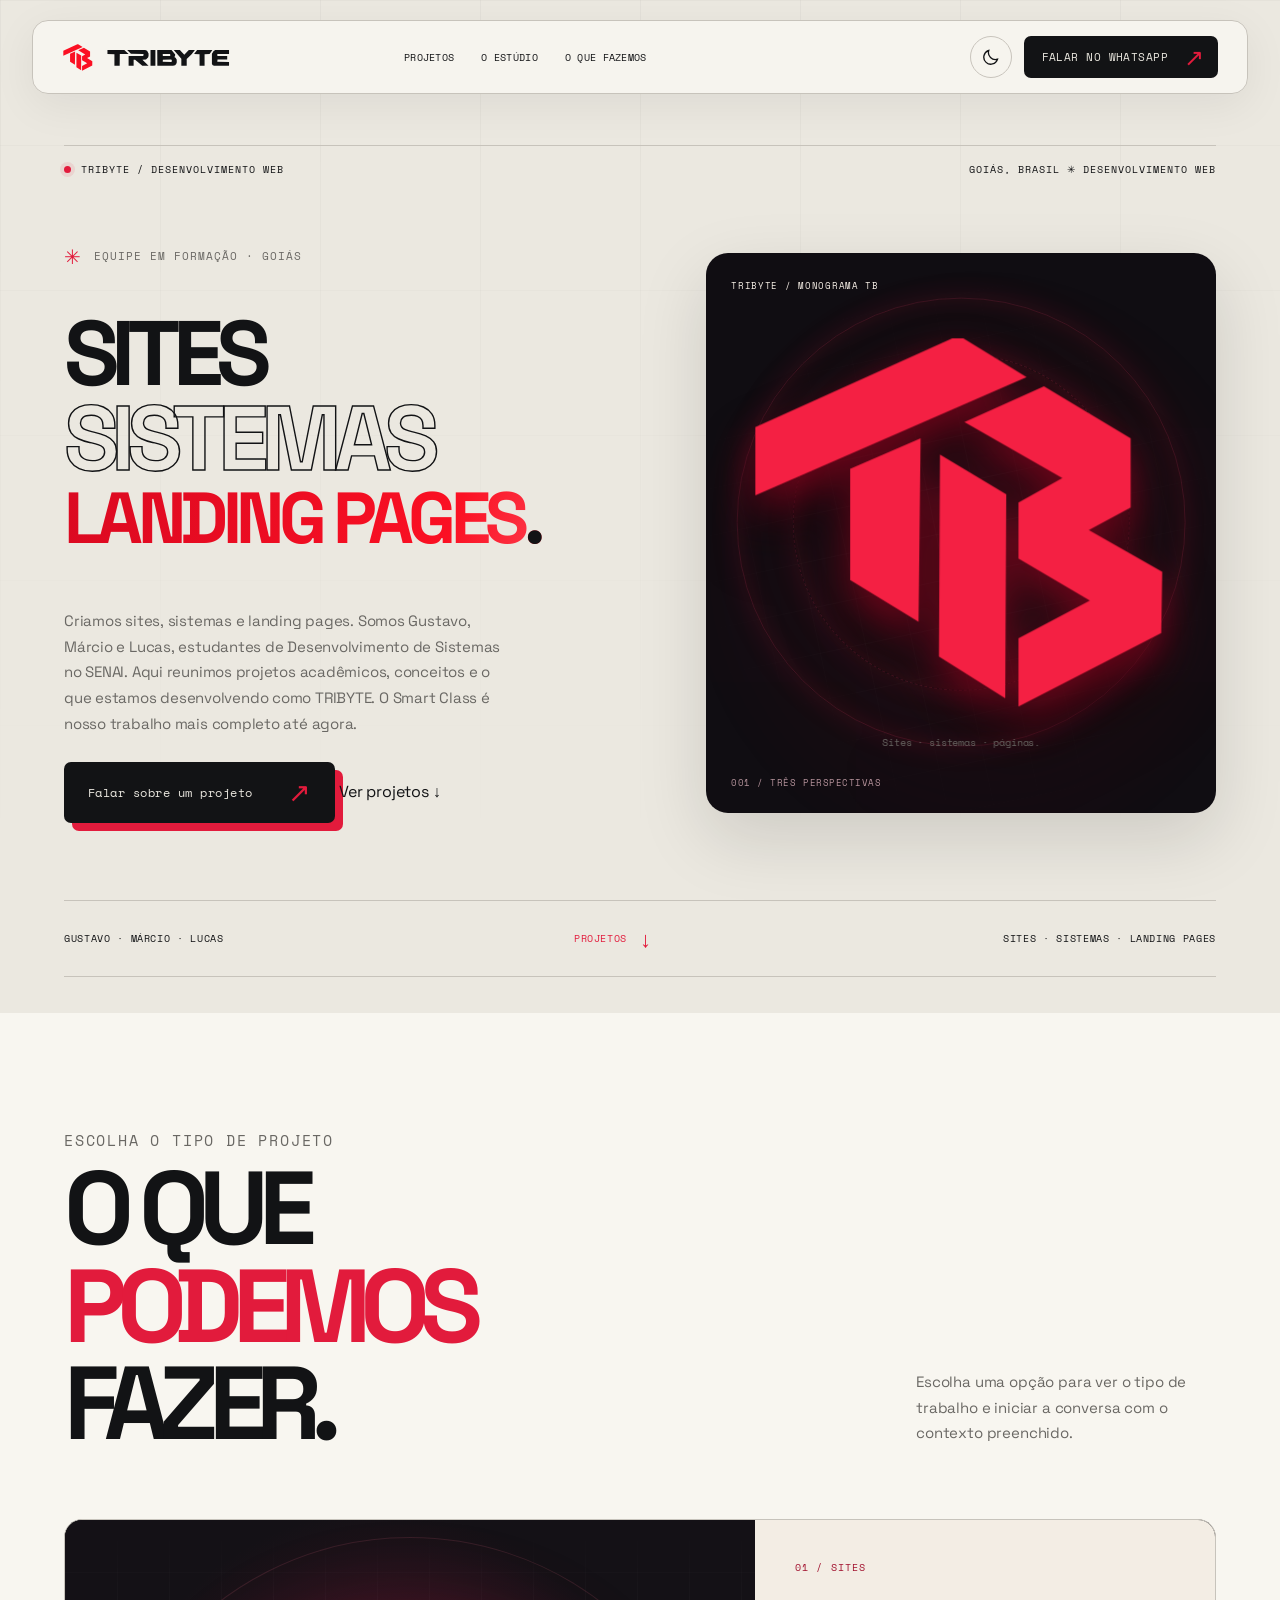
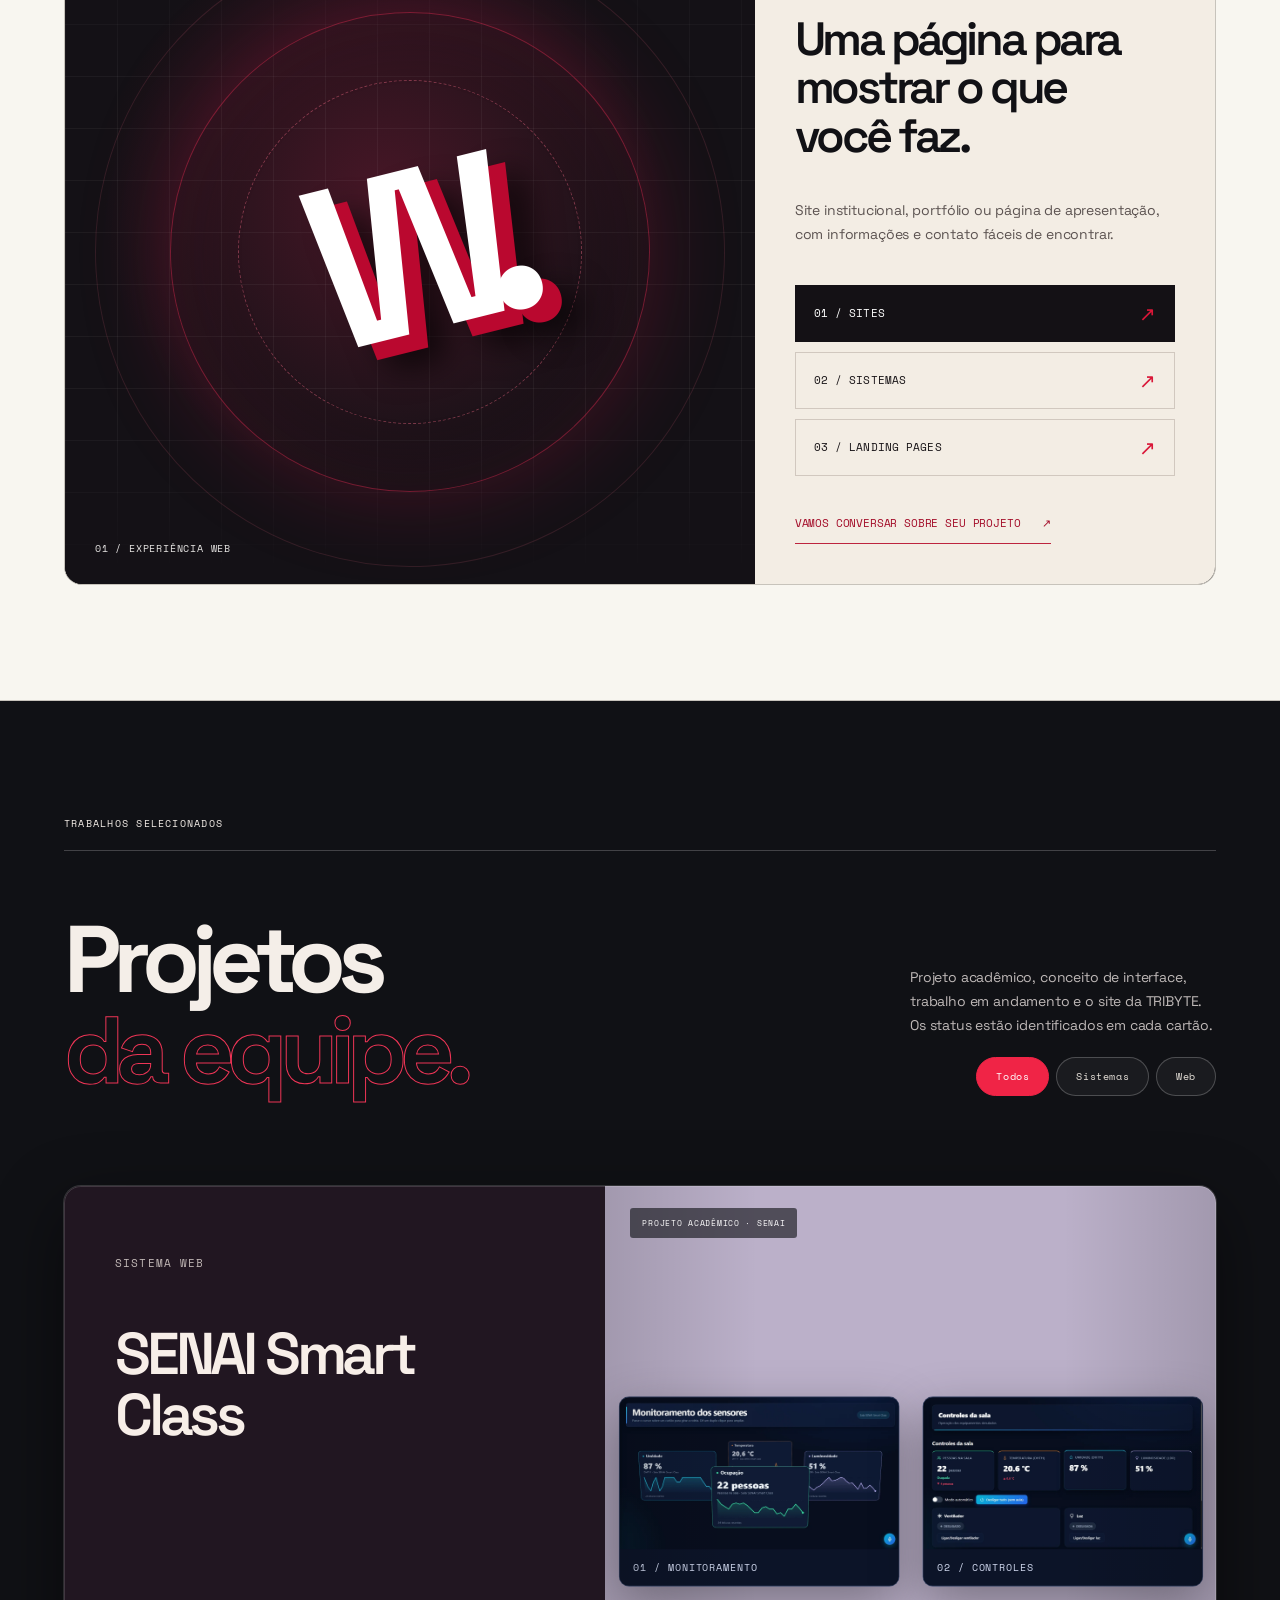
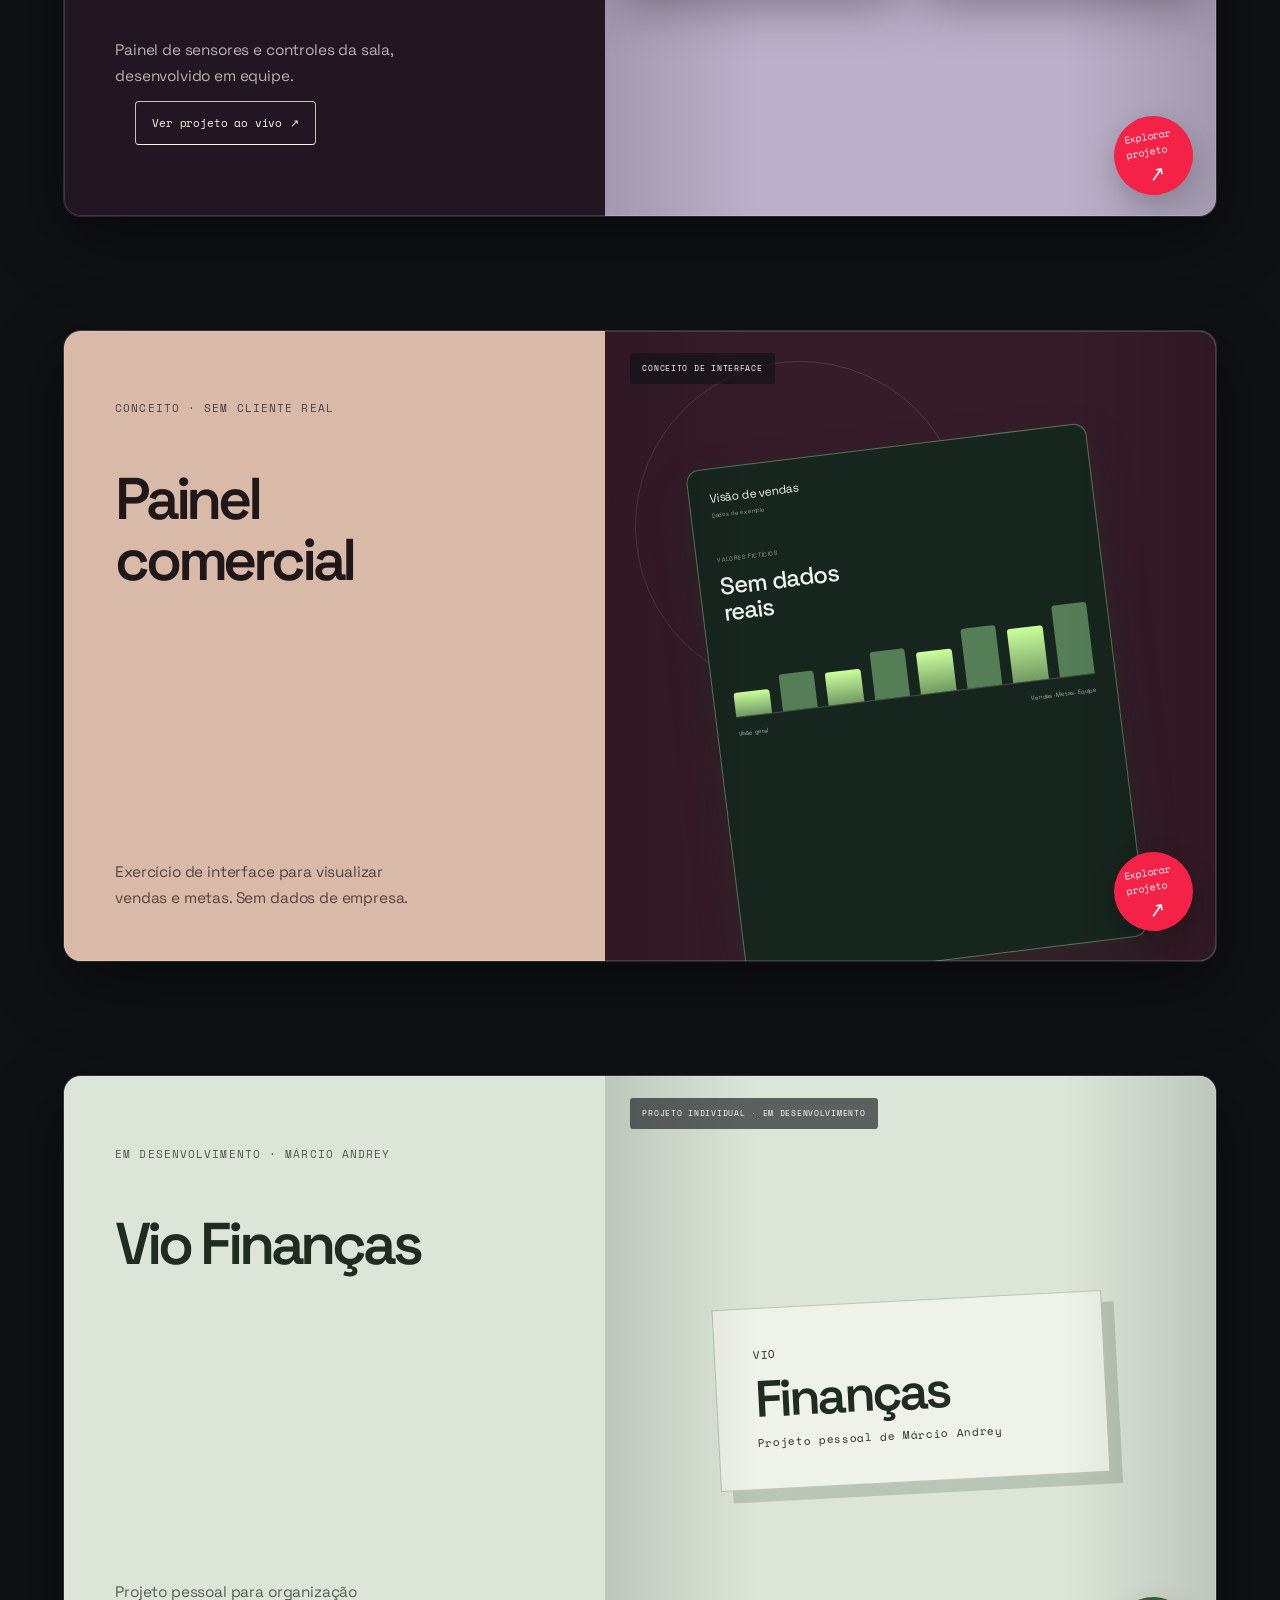
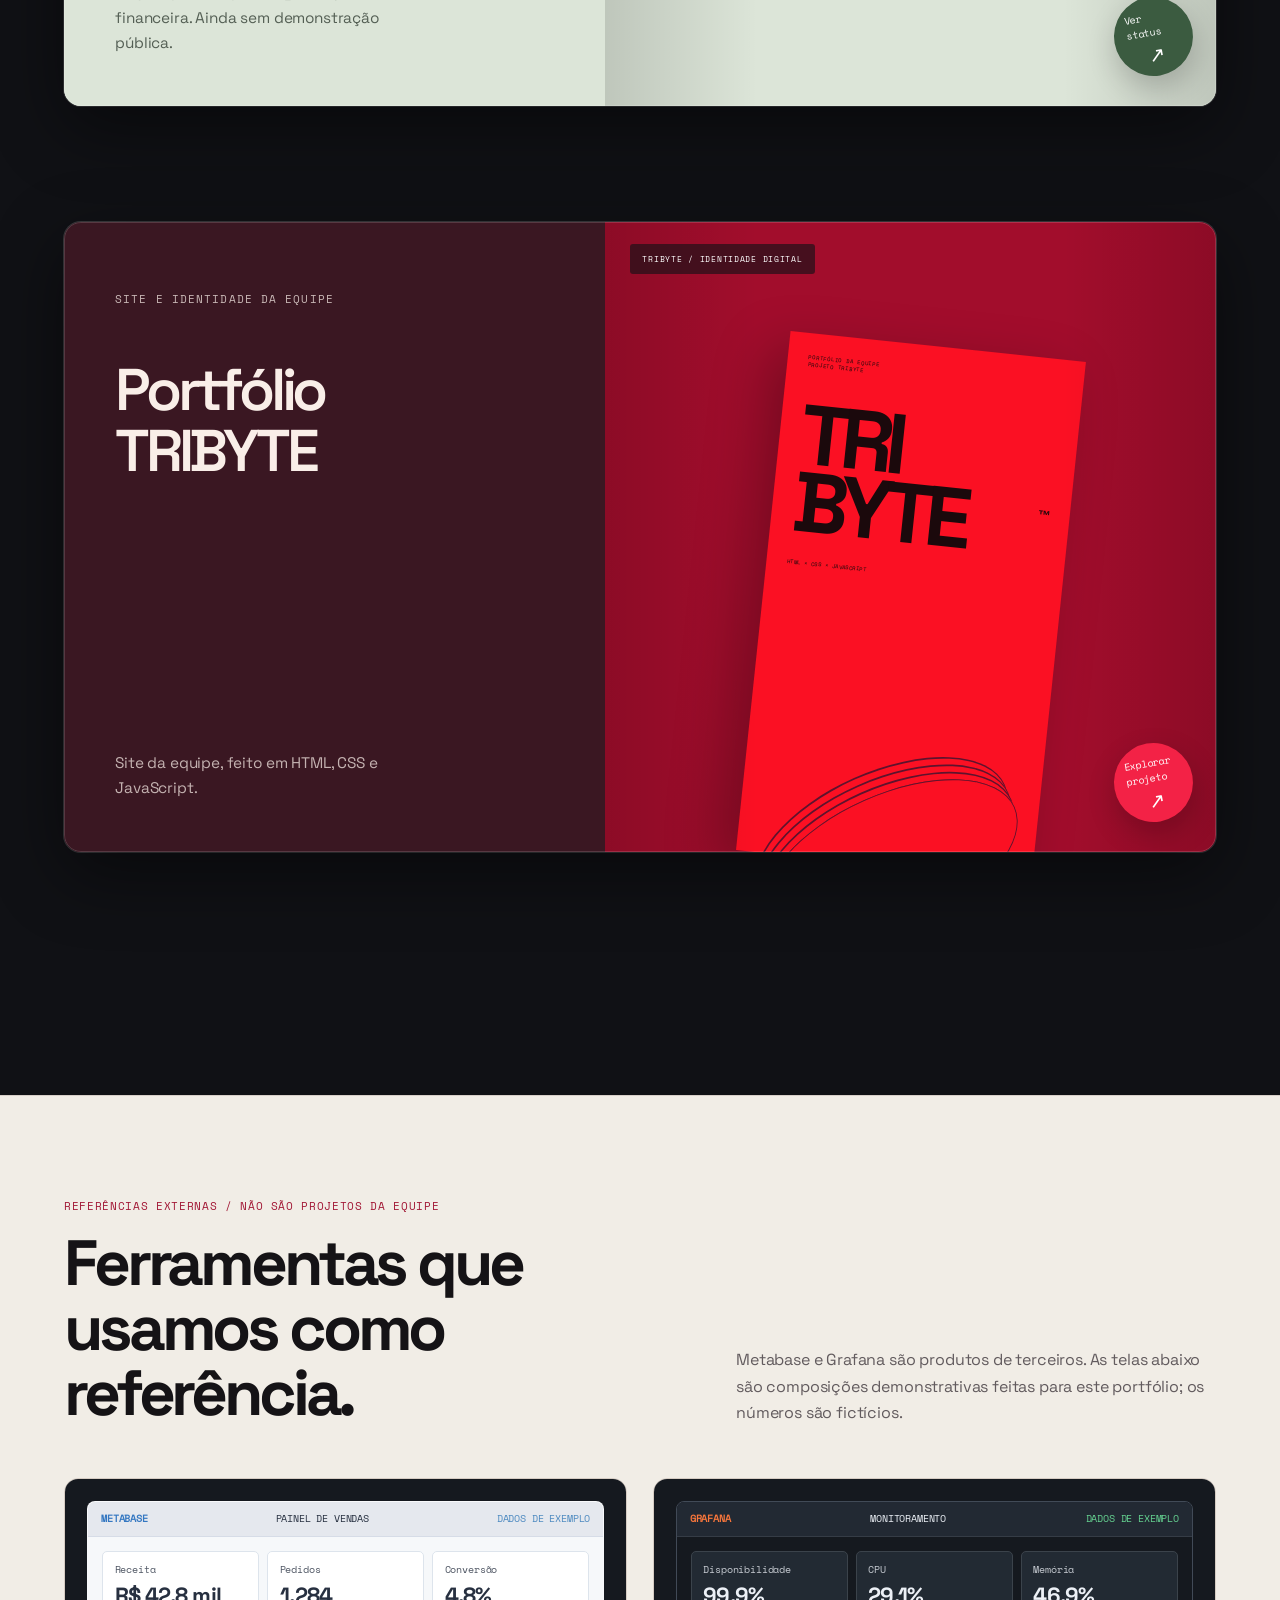
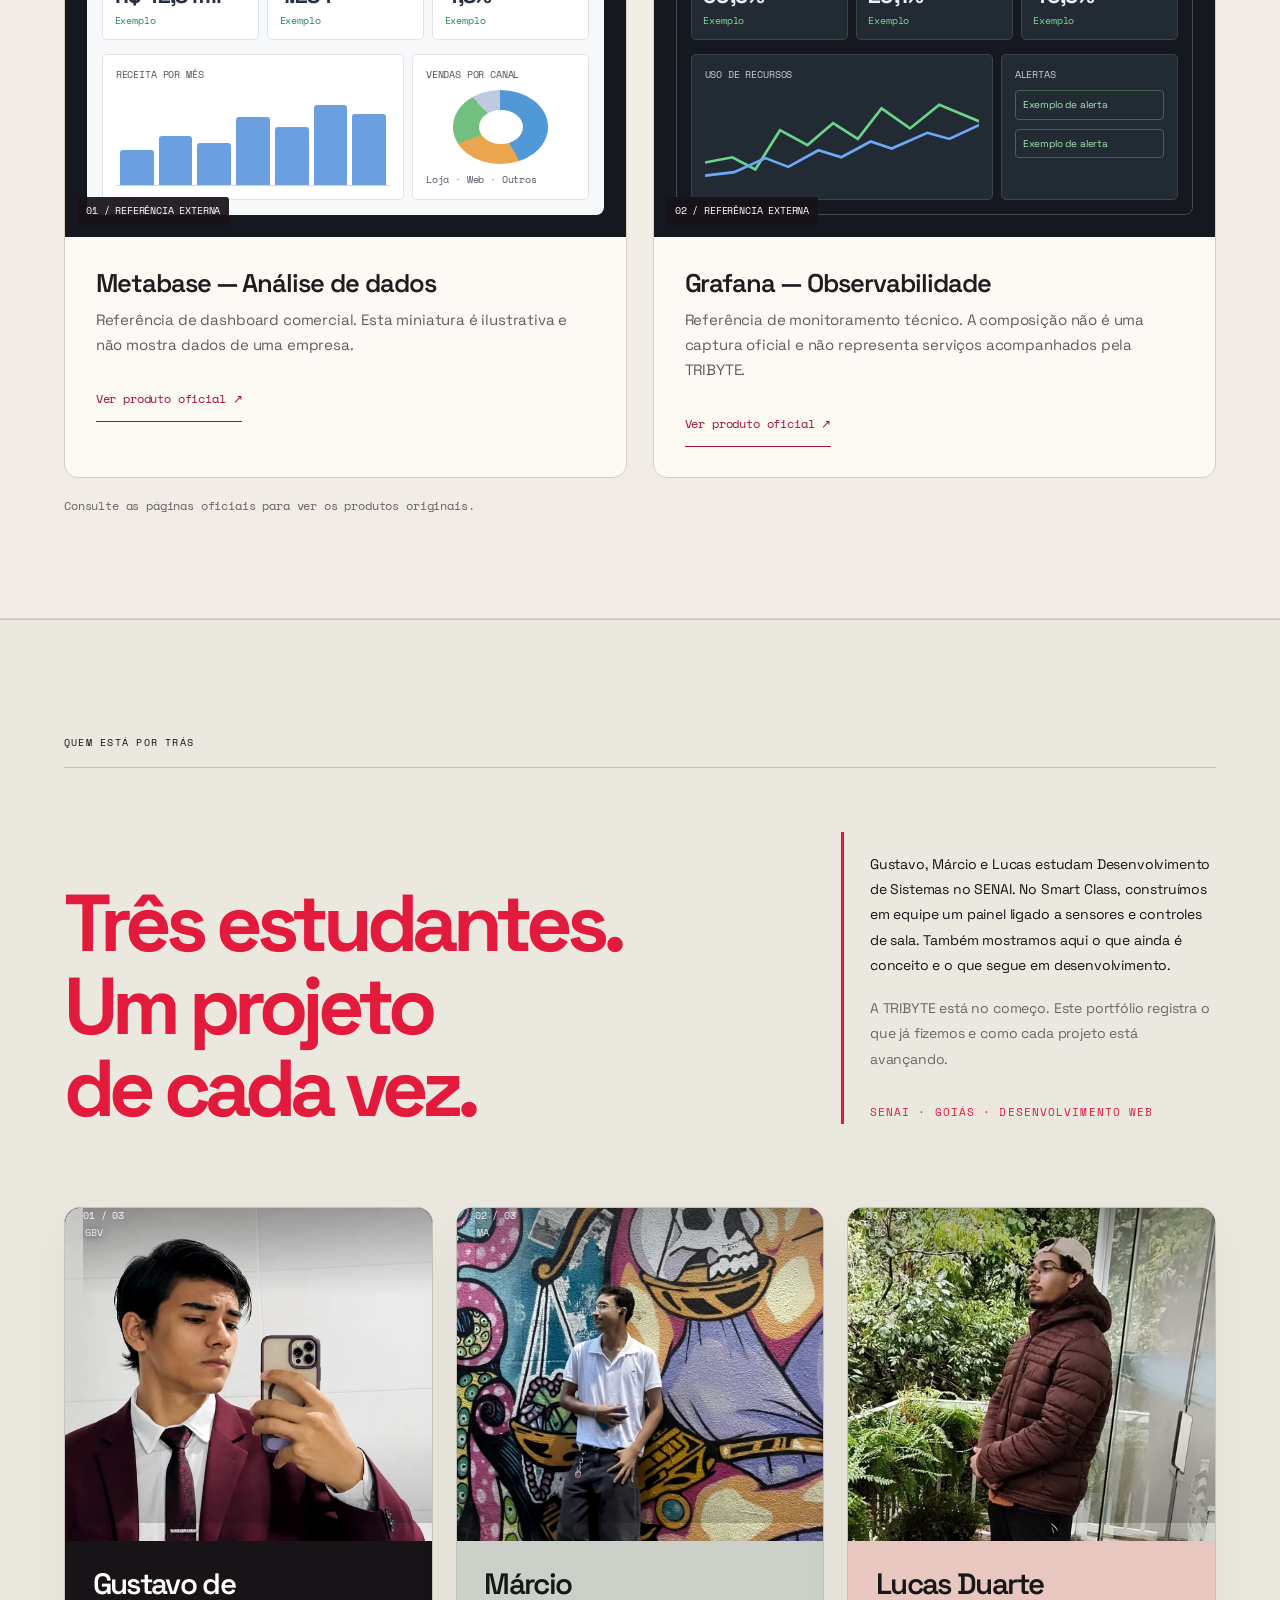
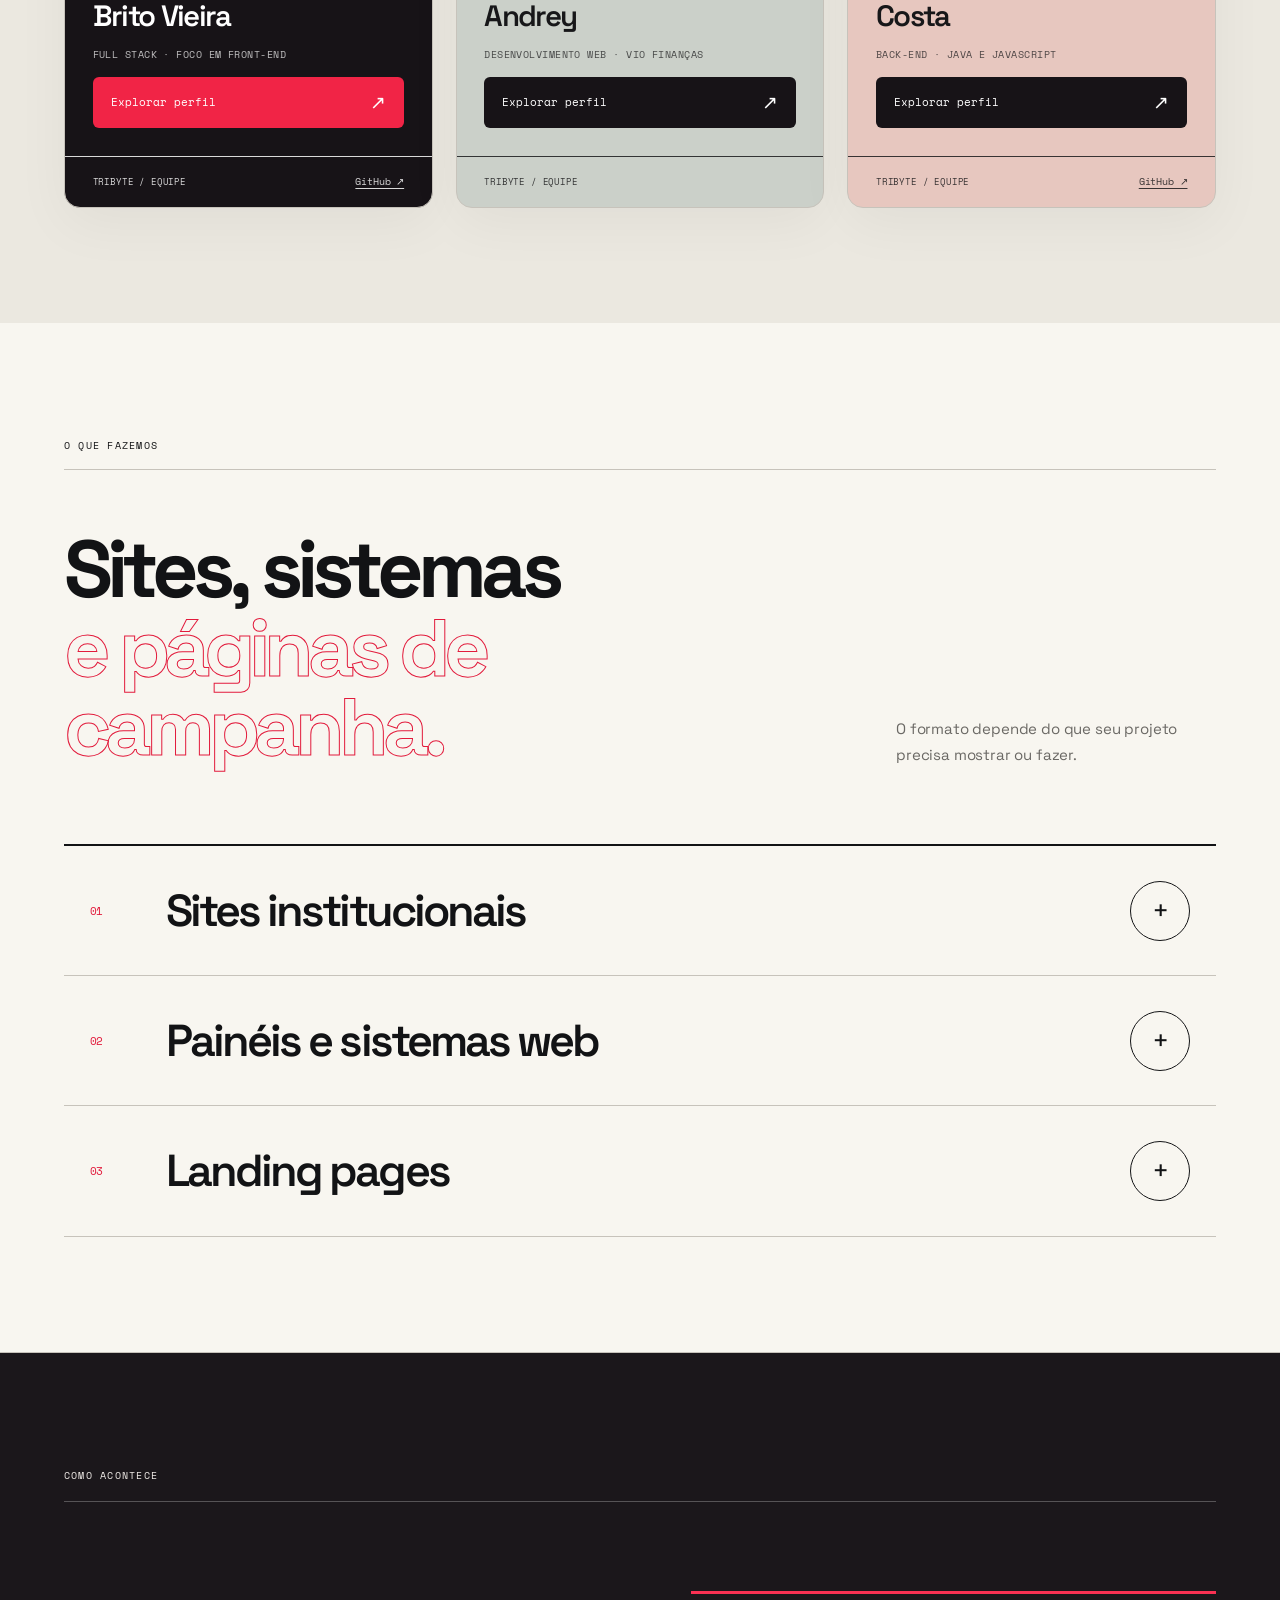
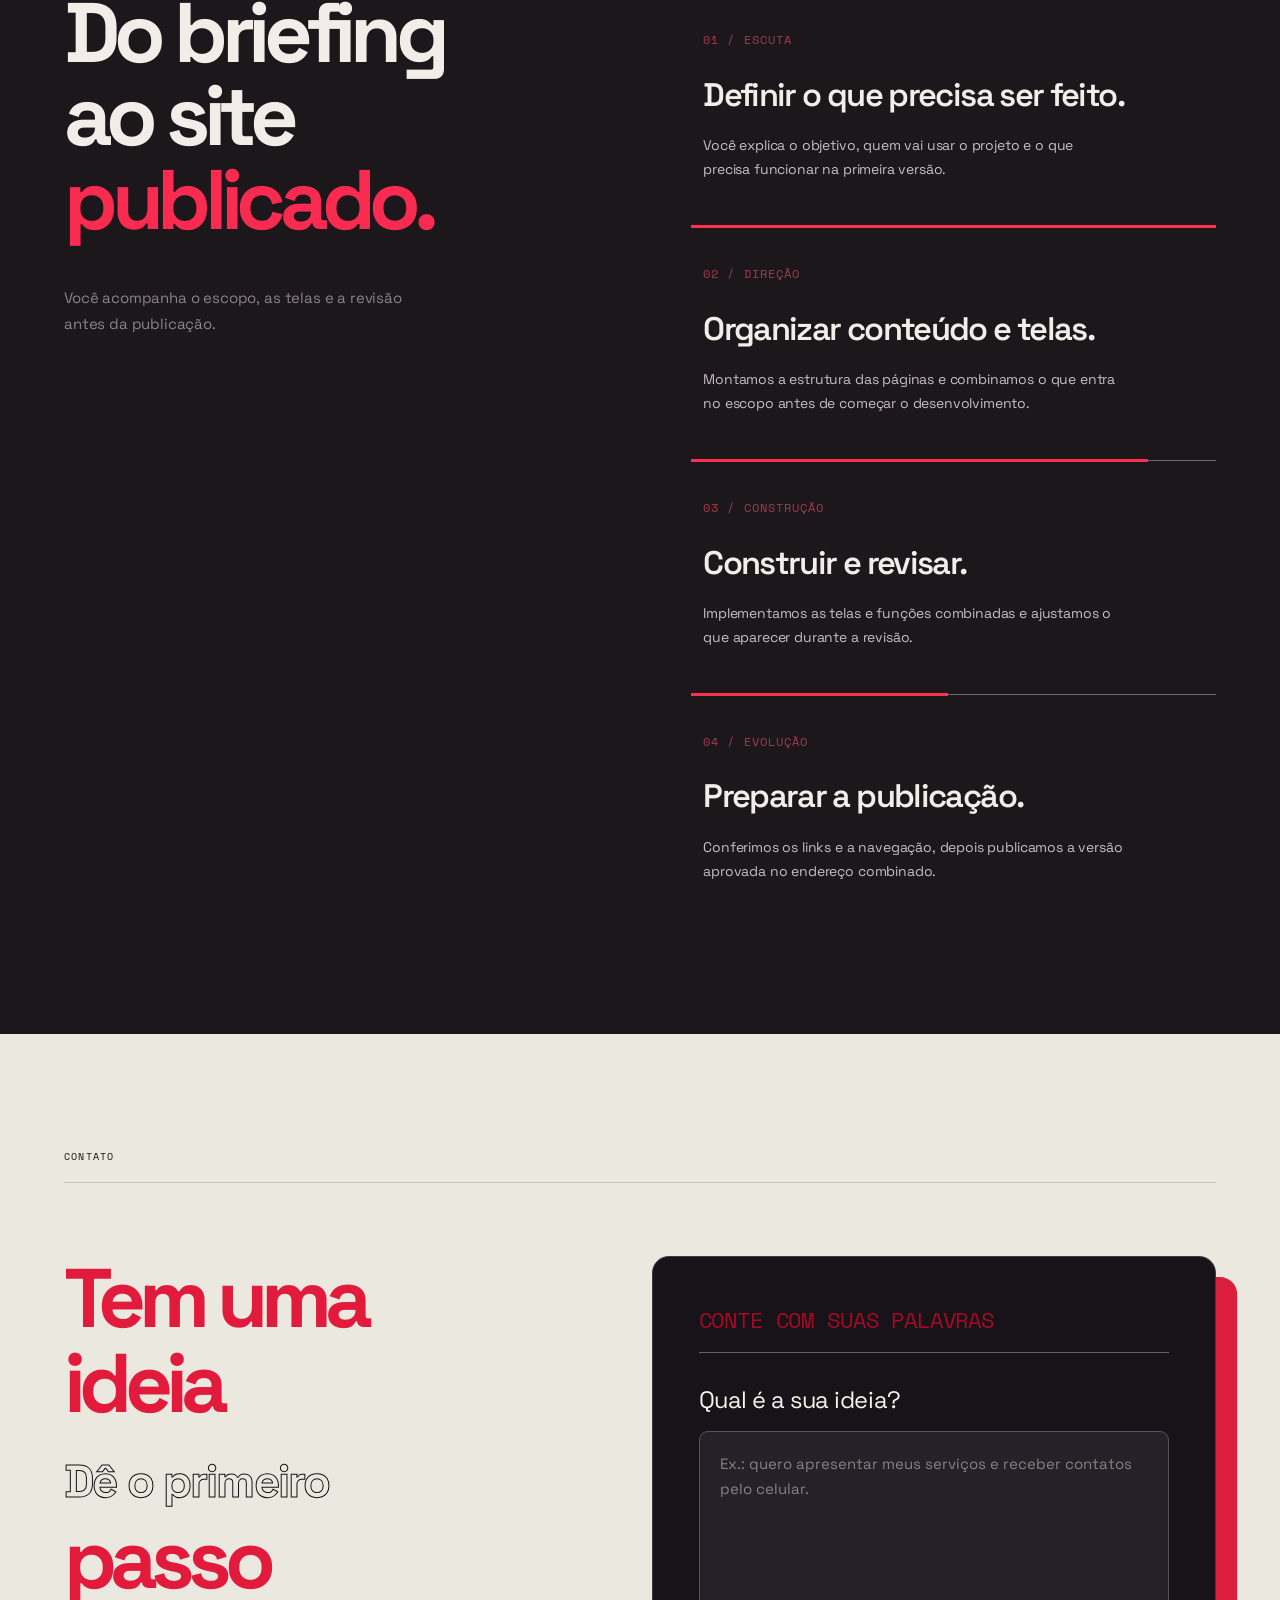
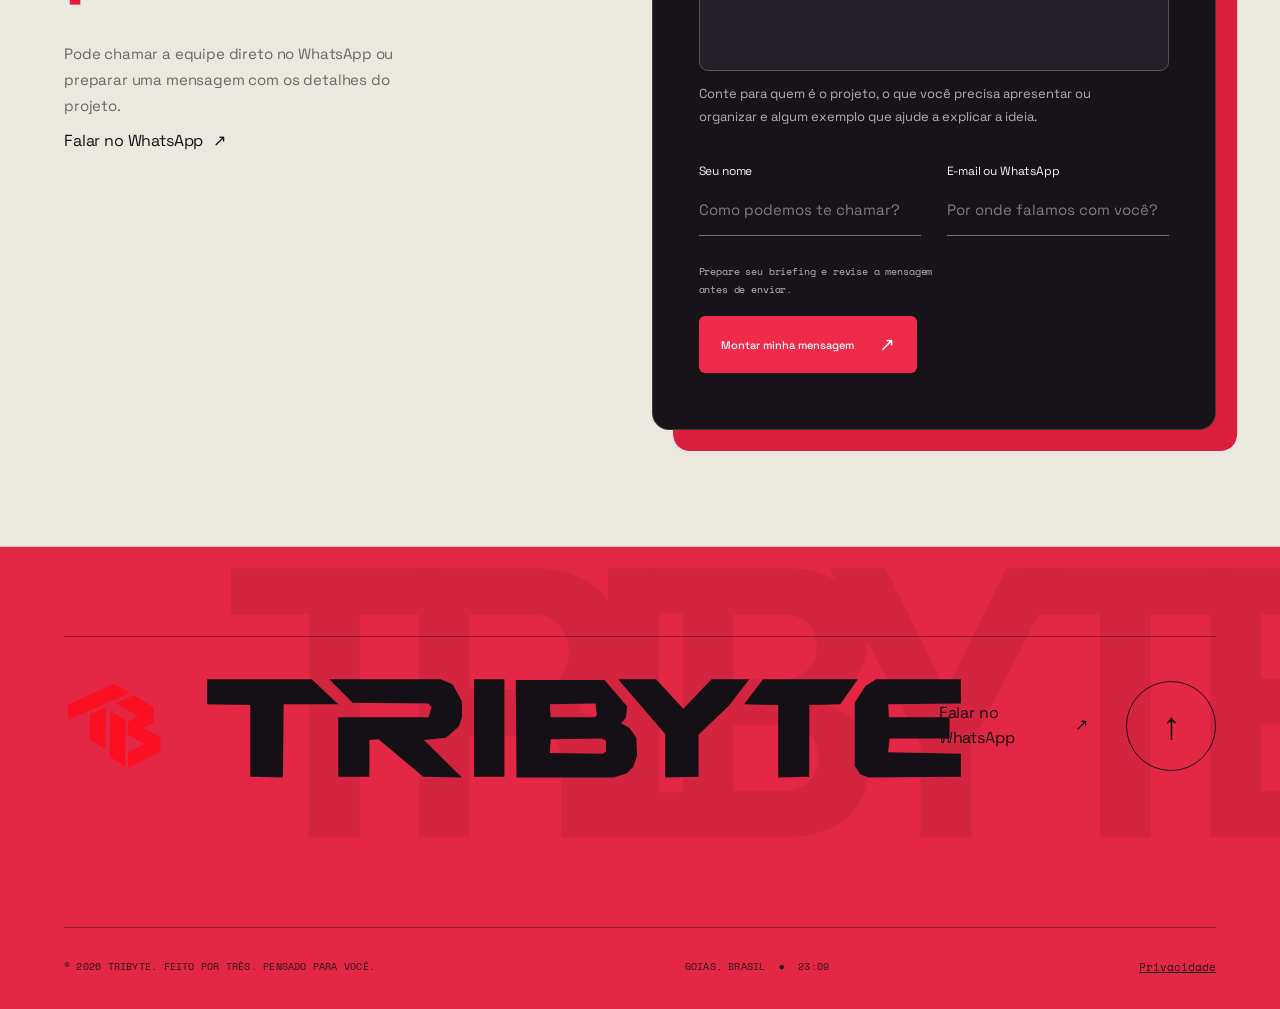
==== commit 10a26a26: "Refine TRIBYTE portfolio content and delivery" ====
--- a/index.html
+++ b/index.html
@@ -3,31 +3,31 @@
   <head>
     <meta charset="utf-8" />
     <meta name="viewport" content="width=device-width, initial-scale=1" />
-    <meta name="theme-color" content="#ebe8e0" />
-    <meta
-      name="description"
-      content="TRIBYTE: Gustavo de Brito Vieira, Márcio Andrey e Lucas Duarte Costa. Desenvolvimento de sites, sistemas e experiências digitais com identidade."
-    />
-    <meta property="og:title" content="TRIBYTE — Não é só um site. É presença." />
-    <meta
-      property="og:description"
-      content="Três desenvolvedores. Diferentes perspectivas. Uma nova dimensão para sua ideia."
-    />
+    <meta name="theme-color" content="#f1f0ea" />
+    <meta name="description" content="Portfólio da TRIBYTE, equipe de Gustavo de Brito Vieira, Márcio Andrey e Lucas Duarte Costa. Projetos acadêmicos, conceitos e trabalhos em desenvolvimento." />
+    <meta property="og:title" content="TRIBYTE | Projetos web da equipe" />
+    <meta property="og:description" content="Projetos acadêmicos, conceitos e sistemas em desenvolvimento pela equipe de Gustavo, Márcio e Lucas." />
     <meta property="og:type" content="website" />
+    <meta property="og:site_name" content="TRIBYTE" />
     <meta property="og:locale" content="pt_BR" />
+    <meta property="og:url" content="https://portifolio-tribyte.vercel.app/" />
+    <meta property="og:image" content="https://portifolio-tribyte.vercel.app/assets/og-tribyte.png" />
+    <meta property="og:image:width" content="1200" />
+    <meta property="og:image:height" content="630" />
+    <meta property="og:image:alt" content="TRIBYTE — Portfólio de projetos acadêmicos, conceitos e trabalhos em desenvolvimento." />
+    <meta name="twitter:card" content="summary_large_image" />
+    <meta name="twitter:title" content="TRIBYTE | Projetos web da equipe" />
+    <meta name="twitter:description" content="Projetos acadêmicos, conceitos e sistemas em desenvolvimento pela equipe TRIBYTE." />
+    <meta name="twitter:image" content="https://portifolio-tribyte.vercel.app/assets/og-tribyte.png" />
     <meta name="robots" content="index, follow, max-image-preview:large" />
-    <meta name="twitter:card" content="summary" />
-    <meta name="twitter:title" content="TRIBYTE — Ideias em outra dimensão." />
-    <meta name="twitter:description" content="Desenvolvimento de sites e sistemas com identidade." />
-    <title>TRIBYTE™ — Não é só um site. É presença.</title>
+    <title>TRIBYTE | Projetos web da equipe</title>
+    <link rel="canonical" href="https://portifolio-tribyte.vercel.app/" />
     <link rel="icon" href="assets/logo-tribyte-mark.svg" type="image/svg+xml" />
-    <link rel="preload" href="assets/space-grotesk.ttf" as="font" type="font/ttf" crossorigin />
+    <link rel="apple-touch-icon" href="assets/apple-touch-icon.png" sizes="180x180" />
+    <link rel="preload" href="assets/space-grotesk.woff2" as="font" type="font/woff2" crossorigin />
+    <script type="application/ld+json">{"@context":"https://schema.org","@type":"Organization","name":"TRIBYTE","url":"https://portifolio-tribyte.vercel.app/","logo":"https://portifolio-tribyte.vercel.app/assets/logo-tribyte-mark.svg","description":"Equipe de desenvolvimento web formada por Gustavo de Brito Vieira, Márcio Andrey e Lucas Duarte Costa."}</script>
     <script src="site-init.js"></script>
     <link rel="stylesheet" href="styles.css" />
-    <link rel="stylesheet" href="reactbits-effects.css" />
-    <link rel="stylesheet" href="tribyte-reinvention.css" />
-    <link rel="stylesheet" href="tribyte-referencias.css" />
-    <script src="assets/gsap-3.12.5.min.js" defer></script>
     <script src="intro.js" defer></script>
     <script src="script.js" defer></script>
     <script src="reactbits-effects.js" defer></script>
@@ -37,7 +37,6 @@
   <body>
     <a class="skip-link" href="#conteudo">Pular para o conteúdo</a>
     <div class="scroll-progress" aria-hidden="true"></div>
-    <div class="cursor-halo" aria-hidden="true"></div>
 
     <!-- Navegação: acessível com teclado e adaptada ao toque. -->
     <header class="site-header">
@@ -80,9 +79,7 @@
             <path d="M20 14A8 8 0 0 1 10 4a8 8 0 1 0 10 10Z" />
           </svg>
         </button>
-        <a class="header-cta" href="#contato"
-          >Vamos conversar <span aria-hidden="true">↗</span></a
-        >
+        <a class="header-cta" href="https://wa.me/5562992106861?text=Ol%C3%A1%2C%20TRIBYTE!%20Quero%20conversar%20sobre%20um%20projeto." target="_blank" rel="noopener noreferrer" aria-label="Falar com a TRIBYTE pelo WhatsApp, abre em nova aba">Falar no WhatsApp <span aria-hidden="true">↗</span></a>
         <button
           class="menu-toggle icon-button"
           type="button"
@@ -103,71 +100,62 @@
       <a href="#projetos">Projetos <span>↗</span></a>
       <a href="#estudio">O estúdio <span>↗</span></a>
       <a href="#servicos">Serviços <span>↗</span></a>
-      <a href="#contato">Vamos conversar <span>↗</span></a>
-      <p>Três mentes. Uma nova perspectiva.</p>
+      <a href="https://wa.me/5562992106861?text=Ol%C3%A1%2C%20TRIBYTE!%20Quero%20conversar%20sobre%20um%20projeto." target="_blank" rel="noopener noreferrer">Falar no WhatsApp <span>↗</span></a>
+      <p>Gustavo, Márcio e Lucas · Goiás</p>
     </nav>
 
     <main id="conteudo">
       <!-- Nova direção de arte TRIBYTE: sem manifesto nem navegação lateral. -->
       <section class="hero section-shell" id="inicio" aria-labelledby="hero-title">
         <div class="hero-topline">
-          <span class="hero-status">TRIBYTE / ESTÚDIO DIGITAL INDEPENDENTE</span>
-          <span>GOIÁS, BRASIL <span aria-hidden="true">✳</span> EST. 2026</span>
+          <span class="hero-status">TRIBYTE / DESENVOLVIMENTO WEB</span>
+          <span>GOIÁS, BRASIL <span aria-hidden="true">✳</span> DESENVOLVIMENTO WEB</span>
         </div>
         <div class="hero-composition">
           <div class="hero-copy">
-            <p class="hero-kicker">DESIGN. CÓDIGO. IDENTIDADE.</p>
+            <p class="hero-kicker">EQUIPE EM FORMAÇÃO · GOIÁS</p>
             <h1 id="hero-title">
-              <span>NÃO É SÓ</span>
-              <span class="hero-outline">UM SITE.</span>
-              <span class="red-type">É PRESENÇA<span class="title-period">.</span></span>
+              <span>SITES</span>
+              <span class="hero-outline">SISTEMAS</span>
+              <span class="red-type">LANDING PAGES<span class="title-period">.</span></span>
             </h1>
             <div class="hero-intro">
-              <p>Construímos sites e sistemas que fazem mais do que existir na internet. Criamos experiências digitais com personalidade, propósito e direção.</p>
-            </div>
-            <a class="button button-primary" href="#projetos">EXPLORE NOSSOS PROJETOS <span aria-hidden="true">↗</span></a>
+              <p>Criamos sites, sistemas e landing pages. Somos Gustavo, Márcio e Lucas, estudantes de Desenvolvimento de Sistemas no SENAI. Aqui reunimos projetos acadêmicos, conceitos e o que estamos desenvolvendo como TRIBYTE. O Smart Class é nosso trabalho mais completo até agora.</p>
+            </div>
+            <div class="hero-actions">
+              <a class="button button-primary" href="https://wa.me/5562992106861?text=Ol%C3%A1%2C%20TRIBYTE!%20Quero%20conversar%20sobre%20um%20projeto." target="_blank" rel="noopener noreferrer">Falar sobre um projeto <span aria-hidden="true">↗</span></a>
+              <a class="hero-project-link" href="#projetos">Ver projetos <span aria-hidden="true">↓</span></a>
+            </div>
           </div>
           <div class="hero-art tb-hero-art">
             <div class="art-grid" aria-hidden="true"></div>
             <span class="rx-portal-ring" aria-hidden="true"></span>
             <span class="rx-portal-ring" aria-hidden="true"></span>
             <span class="rx-portal-ring" aria-hidden="true"></span>
-            <span class="rx-portal-label" aria-hidden="true">TRIBYTE.EXE / INTERACTIVE MARK</span>
+            <span class="rx-portal-label" aria-hidden="true">TRIBYTE / MONOGRAMA TB</span>
             <div class="tb-hero-stage">
               <svg class="tb-hero-svg" viewBox="550 145 440 395" role="group" aria-label="Monograma TB: três perspectivas"><path class="tb-piece tb-piece-1" d="M834 201 772 163 761 163 568 250 568 317Z" tabindex="0" role="button" aria-label="Sites" data-piece="1"/><path class="tb-piece tb-piece-2" d="M730 261 661 291 661 400 728 441Z M749 277 748 475 813 516 814 316Z" tabindex="0" role="button" aria-label="Sistemas" data-piece="2"/><path class="tb-piece tb-piece-3" d="M851 210 773 245 869 300 826 324 826 379 896 420 826 457 826 524 966 452 967 392 895 351 936 329 936 261Z" tabindex="0" role="button" aria-label="Landing pages" data-piece="3"/></svg>
-              <p class="tb-piece-caption" id="tb-piece-caption" aria-live="polite">Três perspectivas. Uma marca.</p>
-            </div>
-            <span class="rx-portal-coordinate" aria-hidden="true">001 / IDEIAS EM OUTRA DIMENSÃO</span>
+              <p class="tb-piece-caption" id="tb-piece-caption" aria-live="polite">Sites · sistemas · páginas.</p>
+            </div>
+            <span class="rx-portal-coordinate" aria-hidden="true">001 / TRÊS PERSPECTIVAS</span>
             <button type="button" class="tb-motion-button" id="tb-motion-enable" hidden>Ativar movimento</button>
           </div>
         </div>
         <div class="hero-bottom">
-          <p>DESIGN COM INTENÇÃO / CÓDIGO COM DIREÇÃO</p>
-          <a href="#rx-lab">DESCUBRA O QUE FAZEMOS <span aria-hidden="true">↓</span></a>
-          <span class="hero-bottom-note">03 PERSPECTIVAS. UMA MARCA.</span>
+          <p>GUSTAVO · MÁRCIO · LUCAS</p>
+          <a href="#projetos">PROJETOS <span aria-hidden="true">↓</span></a>
+          <span class="hero-bottom-note">SITES · SISTEMAS · LANDING PAGES</span>
         </div>
       </section>
-
-      <div
-        class="marquee"
-        aria-label="Design, desenvolvimento e novas perspectivas"
-      >
-        <div class="marquee-track" aria-hidden="true">
-          <span>DESIGN</span><b></b><span>DESENVOLVIMENTO</span><b></b
-          ><span>NOVAS PERSPECTIVAS</span><b></b><span>DESIGN</span><b></b
-          ><span>DESENVOLVIMENTO</span><b></b><span>NOVAS PERSPECTIVAS</span
-          ><b></b>
-        </div>
-      </div>
 
       <!-- Escolha interativa de serviço: Magic Bento + conceito de cards responsivos. -->
       <section class="rx-lab" id="rx-lab" aria-labelledby="rx-lab-main-title" data-active="sites">
         <div class="rx-lab-head">
           <div>
-            <p class="mono-label">TRIBYTE LAB / EXPERIÊNCIAS FEITAS SOB MEDIDA</p>
-            <h2 id="rx-lab-main-title">NADA AQUI<br>É <span>PADRÃO.</span></h2>
-          </div>
-          <p>Três caminhos para tirar uma ideia do comum. Escolha um e veja como ela pode ganhar forma.</p>
+            <p class="mono-label">ESCOLHA O TIPO DE PROJETO</p>
+            <h2 id="rx-lab-main-title">O QUE<br><span>PODEMOS</span><br>FAZER.</h2>
+          </div>
+          <p>Escolha uma opção para ver o tipo de trabalho e iniciar a conversa com o contexto preenchido.</p>
         </div>
         <div class="rx-lab-visual">
           <div class="rx-lab-canvas" aria-hidden="true">
@@ -176,9 +164,9 @@
             <span class="rx-lab-canvas-label" id="rx-lab-tag">01 / EXPERIÊNCIA WEB</span>
           </div>
           <div class="rx-lab-panel">
-            <span class="rx-eyebrow" id="rx-lab-eyebrow">01 / SITES QUE NÃO PASSAM DESPERCEBIDOS</span>
-            <h3 id="rx-lab-title">Seu negócio.<br>Outra presença.</h3>
-            <p id="rx-lab-desc">Sites com personalidade, estrutura clara e experiências feitas para serem lembradas.</p>
+            <span class="rx-eyebrow" id="rx-lab-eyebrow">01 / SITES</span>
+            <h3 id="rx-lab-title">Uma página para mostrar o que você faz.</h3>
+            <p id="rx-lab-desc">Site institucional, portfólio ou página de apresentação, com informações e contato fáceis de encontrar.</p>
             <div class="rx-lab-options" role="group" aria-label="Selecione um tipo de projeto">
               <button class="is-current" type="button" data-lab-mode="sites" aria-pressed="true">01 / SITES <span aria-hidden="true">↗</span></button>
               <button type="button" data-lab-mode="sistemas" aria-pressed="false">02 / SISTEMAS <span aria-hidden="true">↗</span></button>
@@ -189,7 +177,7 @@
         </div>
       </section>
 
-      <!-- As imagens abaixo são composições ilustrativas dos projetos. -->
+      <!-- Cada cartão identifica o status e a origem do projeto. -->
       <section
         class="projects section-shell section-space"
         id="projetos"
@@ -201,12 +189,12 @@
         </div>
         <div class="section-heading project-heading">
           <h2 id="projects-title" data-scroll-title data-rb-split>
-            Feito para<br /><span class="outline-text">fazer sentido.</span>
+            Projetos<br /><span class="outline-text">da equipe.</span>
           </h2>
           <div class="project-heading-side">
             <p>
-              Interfaces que conectam estética,<br />utilidade e a sua próxima
-              ideia.
+              Projeto acadêmico, conceito de interface, trabalho em andamento
+              e o site da TRIBYTE. Os status estão identificados em cada cartão.
             </p>
             <div
               class="project-filters"
@@ -239,21 +227,18 @@
           </div>
         </div>
         <p class="sr-only" id="filter-status" aria-live="polite">
-          3 projetos exibidos.
+          4 projetos exibidos.
         </p>
         <div class="project-grid">
           <article
             class="project-card project-featured reveal"
             data-category="sistema"
           >
-            <button
-              class="project-open"
-              type="button"
+            <a class="project-open"
               data-project="smart"
-              aria-label="Conhecer o projeto SENAI Smart Class"
-            >
+              aria-label="Conhecer o projeto SENAI Smart Class" href="#project-dialog" aria-haspopup="dialog">
               <div class="project-visual smart-visual">
-                <span class="visual-label">SENAI SMART CLASS</span
+                <span class="visual-label">PROJETO ACADÊMICO · SENAI</span
                 >
                 <div class="smart-photo-gallery" aria-hidden="true">
                   <figure class="smart-photo smart-photo-primary">
@@ -274,20 +259,17 @@
                   <span class="project-index">SISTEMA WEB</span>
                   <h3>SENAI Smart Class</h3>
                 </div>
-                <p>Uma nova conexão entre<br />tecnologia e sala de aula.</p>
-              </div>
-            </button>
-            <a class="project-live-link" href="https://smart-sala.vercel.app/" target="_blank" rel="noopener noreferrer" aria-label="Ver SENAI Smart Class ao vivo em nova aba">Ver projeto ao vivo <span aria-hidden="true">↗</span></a>
+                <p>Painel de sensores e controles da sala, desenvolvido em equipe.</p>
+              </div>
+            </a>
+            <a class="project-live-link" href="https://senai-smart-class-one.vercel.app/" target="_blank" rel="noopener noreferrer" aria-label="Ver SENAI Smart Class ao vivo em nova aba">Ver projeto ao vivo <span aria-hidden="true">↗</span></a>
           </article>
           <article class="project-card reveal" data-category="sistema">
-            <button
-              class="project-open"
-              type="button"
+            <a class="project-open"
               data-project="gestao"
-              aria-label="Conhecer o projeto Gestão Comercial"
-            >
+              aria-label="Conhecer o projeto Gestão Comercial" href="#project-dialog" aria-haspopup="dialog">
               <div class="project-visual sales-visual">
-                <span class="visual-label">GESTÃO COMERCIAL</span
+                <span class="visual-label">CONCEITO DE INTERFACE</span
                 >
                 <div class="sales-composition" aria-hidden="true">
                   <span class="sales-orbit"></span>
@@ -295,13 +277,13 @@
                     <div class="sales-heading">
                       <span
                         >Visão de vendas<small
-                          >Seu negócio em movimento</small
+                          >Dados de exemplo</small
                         ></span
                       >
                     </div>
                     <div class="sales-total">
-                      <small>PAINEL COMERCIAL</small
-                      ><strong>Próximo<br />objetivo</strong>
+                      <small>VALORES FICTÍCIOS</small
+                      ><strong>Sem dados<br />reais</strong>
                     </div>
                     <div class="bars">
                       <i></i><i></i><i></i><i></i><i></i><i></i><i></i><i></i>
@@ -319,29 +301,39 @@
               </div>
               <div class="project-info">
                 <div>
-                  <span class="project-index">SISTEMA WEB</span>
-                  <h3>Gestão Comercial</h3>
+                  <span class="project-index">CONCEITO · SEM CLIENTE REAL</span>
+                  <h3>Painel comercial</h3>
                 </div>
-                <p>Operação organizada.<br />Decisões mais claras.</p>
-              </div>
-            </button>
+                <p>Exercício de interface para visualizar vendas e metas. Sem dados de empresa.</p>
+              </div>
+            </a>
+          </article>
+          <article class="project-card reveal" data-category="sistema">
+            <a class="project-open" href="#project-dialog" data-project="vio" aria-label="Abrir detalhes do Vio Finanças" aria-haspopup="dialog">
+              <div class="project-visual vio-visual">
+                <span class="visual-label">PROJETO INDIVIDUAL · EM DESENVOLVIMENTO</span>
+                <div class="vio-concept" aria-hidden="true">
+                  <span>VIO</span><strong>Finanças</strong><small>Projeto pessoal de Márcio Andrey</small>
+                </div>
+                <span class="project-view">Ver status <span>↗</span></span>
+              </div>
+              <div class="project-info">
+                <div><span class="project-index">EM DESENVOLVIMENTO · MÁRCIO ANDREY</span><h3>Vio Finanças</h3></div>
+                <p>Projeto pessoal para organização financeira. Ainda sem demonstração pública.</p>
+              </div>
+            </a>
           </article>
           <article class="project-card reveal" data-category="web">
-            <button
-              class="project-open"
-              type="button"
+            <a class="project-open"
               data-project="tribyte"
-              aria-label="Conhecer o projeto de identidade digital TRIBYTE"
-            >
+              aria-label="Conhecer o projeto de identidade digital TRIBYTE" href="#project-dialog" aria-haspopup="dialog">
               <div class="project-visual brand-visual">
                 <span class="visual-label">TRIBYTE / IDENTIDADE DIGITAL</span
                 >
                 <div class="brand-poster" aria-hidden="true">
-                  <span class="poster-kicker"
-                    >TRÊS MENTES.<br />INFINITAS POSSIBILIDADES.</span
-                  ><strong>TRI<br />BYTE<span>™</span></strong
+                  <span class="poster-kicker">PORTFÓLIO DA EQUIPE<br />PROJETO TRIBYTE</span><strong>TRI<br />BYTE<span>™</span></strong
                   ><span class="poster-bottom"
-                    >DESIGN × CÓDIGO × IDENTIDADE</span
+                    >HTML × CSS × JAVASCRIPT</span
                   ><span class="poster-lines"></span>
                 </div>
                 <span class="project-view"
@@ -350,12 +342,12 @@
               </div>
               <div class="project-info">
                 <div>
-                  <span class="project-index">WEBSITE & IDENTIDADE</span>
-                  <h3>Nosso próprio universo</h3>
+                  <span class="project-index">SITE E IDENTIDADE DA EQUIPE</span>
+                  <h3>Portfólio TRIBYTE</h3>
                 </div>
-                <p>A identidade da TRIBYTE<br />traduzida para a web.</p>
-              </div>
-            </button>
+                <p>Site da equipe, feito em HTML, CSS e JavaScript.</p>
+              </div>
+            </a>
           </article>
         </div>
       </section>
@@ -371,34 +363,28 @@
         </div>
         <div class="studio-intro">
           <h2 id="studio-title" data-scroll-title data-rb-split>
-            Três mentes.<br />Diferentes olhares.<br /><span
-              >O mesmo impulso.</span
-            >
+            Três estudantes.<br />Um projeto<br /><span>de cada vez.</span>
           </h2>
           <div class="studio-story reveal">
                         <p>
-              A TRIBYTE nasce do encontro entre Gustavo, Márcio e Lucas. Três
-              desenvolvedores que compartilham a vontade de transformar ideias
-              em experiências digitais com identidade.
+              Gustavo, Márcio e Lucas estudam Desenvolvimento de Sistemas no SENAI. No Smart Class, construímos em equipe um painel ligado a sensores e controles de sala. Também mostramos aqui o que ainda é conceito e o que segue em desenvolvimento.
             </p>
             <p>
-              Unimos o cuidado com a interface à lógica por trás de cada
-              interação. Nosso ponto de partida é entender o que precisa existir
-              — e encontrar a melhor forma de construir.
+              A TRIBYTE está no começo. Este portfólio registra o que já fizemos e como cada projeto está avançando.
             </p>
-            <span class="studio-signature">PENSAR. CONSTRUIR. EVOLUIR.</span>
+            <span class="studio-signature">SENAI · GOIÁS · DESENVOLVIMENTO WEB</span>
           </div>
         </div>
         <div class="team-grid">
           <article class="team-card reveal">
             <div class="team-art gustavo-art">
-              <img class="team-photo" src="assets/gustavo-perfil.svg" alt="Gustavo de terno" loading="lazy" decoding="async" />
+              <img class="team-photo" src="assets/gustavo-perfil.webp" width="640" height="853" alt="Retrato de Gustavo de Brito Vieira" loading="lazy" decoding="async" />
               <span class="team-number">GBV</span>
             </div>
             <div class="team-info">
               <h3>Gustavo de<br />Brito Vieira</h3>
-              <span>Desenvolvimento web</span>
-              <p class="team-bio">Sou estudante de Desenvolvimento de Sistemas pelo SENAI e gosto de transformar ideias em soluções digitais. Tenho experiência prática com suporte técnico, infraestrutura e gerenciamento de sistemas, além de desenvolver projetos com HTML, CSS, JavaScript, Python e bancos de dados. Gosto de aprofundar meus conhecimentos em tecnologia e explorar novas ferramentas. Quero atuar como desenvolvedor Full Stack, com maior afinidade por Back-End: gosto de trabalhar com lógica, integrações, bancos de dados e com o funcionamento interno das aplicações. Também me interessa construir interfaces claras e responsivas, entendendo o produto de ponta a ponta. Na TRIBYTE, colaboro no desenvolvimento de sites e sistemas e participei do SENAI Smart Class, projeto de automação inteligente de ambientes escolares. Estou sempre estudando e praticando para transformar ideias em soluções digitais reais.</p>
+              <span>Full stack · foco em front-end</span>
+              <p class="team-bio">Estudo Desenvolvimento de Sistemas no SENAI e também trabalho com suporte e infraestrutura de TI. No Smart Class, participei da construção de um painel web ligado à automação da sala. Quero seguir como desenvolvedor full stack, com foco maior em front-end.</p>
               <button class="button button-primary profile-open" type="button" data-profile aria-haspopup="dialog" aria-controls="profile-dialog">Explorar perfil <span aria-hidden="true">↗</span></button>
 
             </div>
@@ -415,13 +401,13 @@
           </article>
           <article class="team-card reveal">
             <div class="team-art marcio-art">
-              <img class="team-photo" src="assets/marcio-perfil.svg" alt="Márcio em frente a um mural colorido" loading="lazy" decoding="async" />
+              <img class="team-photo" src="assets/marcio-perfil.webp" width="640" height="853" alt="Retrato de Márcio Andrey" loading="lazy" decoding="async" />
               <span class="team-number">MA</span>
             </div>
             <div class="team-info">
               <h3>Márcio<br />Andrey</h3>
-              <span>Desenvolvimento web</span>
-              <p class="team-bio">Sou estudante de Desenvolvimento de Sistemas pelo SENAI e tenho interesse em tecnologia, programação e criação de soluções digitais. Desenvolvo projetos web com HTML, CSS e JavaScript, buscando criar interfaces responsivas e fáceis de usar. Também uso GitHub para organizar o código, Vercel para publicar aplicações e Supabase para integrar bancos de dados. Participei do SENAI Smart Class, que conecta um painel web à automação com Arduino, e desenvolvo o Vio Finanças, voltado à organização financeira pessoal. Quero crescer como desenvolvedor web, aprender com a prática e transformar meus conhecimentos em ferramentas úteis para as pessoas.</p>
+              <span>Desenvolvimento web · Vio Finanças</span>
+              <p class="team-bio">Estudo Desenvolvimento de Sistemas no SENAI. Participei do Smart Class, um painel ligado à automação com Arduino, e estou desenvolvendo o Vio Finanças, projeto pessoal de organização financeira.</p>
               <button class="button button-primary profile-open" type="button" data-profile aria-haspopup="dialog" aria-controls="profile-dialog">Explorar perfil <span aria-hidden="true">↗</span></button>
 
             </div>
@@ -432,13 +418,13 @@
           </article>
           <article class="team-card reveal">
             <div class="team-art lucas-art">
-              <img class="team-photo" src="assets/lucas-perfil.svg" alt="Lucas usando casaco marrom" loading="lazy" decoding="async" />
+              <img class="team-photo" src="assets/lucas-perfil.webp" width="510" height="900" alt="Retrato de Lucas Duarte Costa" loading="lazy" decoding="async" />
               <span class="team-number">LDC</span>
             </div>
             <div class="team-info">
               <h3>Lucas Duarte<br />Costa</h3>
-              <span>Desenvolvimento web</span>
-              <p class="team-bio">Sou estudante de Desenvolvimento de Sistemas pelo SENAI e minha curiosidade por tecnologia vem desde a infância. Gosto de entender como computadores e sistemas funcionam, do hardware à lógica e às aplicações. Tenho conhecimentos intermediários em Java e JavaScript, familiaridade com o Prompt de Comando e experiência usando ferramentas de desenvolvimento e inteligência artificial para apoiar tarefas e criar soluções. Meu principal objetivo é atuar em Back-End, trabalhando com lógica, arquitetura, testes e melhoria dos sistemas. Na TRIBYTE, participei do SENAI Smart Class e de um sistema básico de gerenciamento financeiro. Busco evoluir continuamente e acredito que organização, comunicação clara e facilidade de uso fazem parte de uma boa solução tecnológica.</p>
+              <span>Back-end · Java e JavaScript</span>
+              <p class="team-bio">Estudo Desenvolvimento de Sistemas no SENAI e me interesso por back-end, Java e JavaScript. No Smart Class, participei de um projeto que conecta o painel web aos sensores e controles da sala.</p>
               <button class="button button-primary profile-open" type="button" data-profile aria-haspopup="dialog" aria-controls="profile-dialog">Explorar perfil <span aria-hidden="true">↗</span></button>
 
             </div>
@@ -467,31 +453,26 @@
         </div>
         <div class="section-heading">
           <h2 id="services-title" data-scroll-title data-rb-split>
-            Seu próximo passo.<br /><span class="outline-text"
-              >Nosso próximo projeto.</span
-            >
+            Sites, sistemas<br /><span class="outline-text">e páginas de campanha.</span>
           </h2>
-          <p>
-            Escolhemos a tecnologia a partir da ideia.<br />E cuidamos da
-            experiência em cada etapa.
-          </p>
+          <p>O formato depende do que seu projeto precisa mostrar ou fazer.</p>
         </div>
         <div class="service-list">
           <details class="service-item reveal">
             <summary>
               <span class="service-number">01</span>
-              <h3>Sites com identidade</h3>
+              <h3>Sites institucionais</h3>
               <span class="service-expand" aria-hidden="true">+</span>
             </summary>
             <div class="service-body">
               <p>
-                Uma presença digital que mostra quem você é. Sites
-                institucionais, portfólios e páginas de apresentação com uma
-                linguagem visual própria e atenção a cada tela.
+                Uma página para explicar o que você faz, mostrar seus serviços
+                e facilitar o contato. Pode ser um site institucional, portfólio
+                ou página de apresentação.
               </p>
               <div class="service-chips">
-                <span>Design responsivo</span><span>Navegação intuitiva</span
-                ><span>Conteúdo bem organizado</span>
+                <span>Celular e desktop</span><span>Serviços e contato</span
+                ><span>Páginas organizadas</span>
               </div>
               <a href="#contato" data-service="Site institucional"
                 >Quero tirar meu site do papel <span>↗</span></a
@@ -501,18 +482,18 @@
           <details class="service-item reveal">
             <summary>
               <span class="service-number">02</span>
-              <h3>Sistemas que simplificam</h3>
+              <h3>Painéis e sistemas web</h3>
               <span class="service-expand" aria-hidden="true">+</span>
             </summary>
             <div class="service-body">
               <p>
-                Transformamos processos em fluxos mais claros. Desenvolvemos
-                interfaces para painéis, áreas de gestão e aplicações web a
-                partir das necessidades da sua operação.
+                Painéis, cadastros e áreas de gestão para reunir informações
+                usadas pela sua equipe. Primeiro definimos as tarefas; depois,
+                organizamos as telas e os dados.
               </p>
               <div class="service-chips">
-                <span>Painéis de controle</span><span>Fluxos de trabalho</span
-                ><span>Organização de dados</span>
+                <span>Cadastros e listas</span><span>Filtros e busca</span
+                ><span>Resumo de informações</span>
               </div>
               <a href="#contato" data-service="Sistema web"
                 >Vamos pensar no seu sistema <span>↗</span></a
@@ -522,18 +503,18 @@
           <details class="service-item reveal">
             <summary>
               <span class="service-number">03</span>
-              <h3>Landing pages que conectam</h3>
+              <h3>Landing pages</h3>
               <span class="service-expand" aria-hidden="true">+</span>
             </summary>
             <div class="service-body">
               <p>
-                Uma página com foco no que precisa ser comunicado. Apresentamos
-                sua oferta com hierarquia, uma narrativa direta e caminhos
-                claros para o próximo contato.
+                Uma página focada em um produto, serviço ou campanha. Ela reúne
+                as informações principais e deixa visível qual é o próximo passo
+                para quem chegou.
               </p>
               <div class="service-chips">
-                <span>Apresentação de produtos</span
-                ><span>Chamadas para ação</span><span>Experiência mobile</span>
+                <span>Produto ou campanha</span
+                ><span>Informações principais</span><span>Contato ou inscrição</span>
               </div>
               <a href="#contato" data-service="Landing page"
                 >Vamos apresentar sua ideia <span>↗</span></a
@@ -554,61 +535,58 @@
         <div class="process-layout">
           <div class="process-heading">
             <h2 id="process-title" data-scroll-title data-rb-split>
-              Ideia boa<br />merece<br /><em>movimento.</em>
+              Do briefing<br />ao site<br /><em>publicado.</em>
             </h2>
             <p>
-              Uma conversa abre o caminho.<br />O processo dá forma ao que vem
-              depois.
+              Você acompanha o escopo, as telas e a revisão antes da publicação.
             </p>
 
           </div>
           <ol class="process-steps">
             <li class="reveal">
               <span>01 / ESCUTA</span>
-              <h3>Entender antes de criar.</h3>
+              <h3>Definir o que precisa ser feito.</h3>
               <p>
-                Conversamos sobre o seu objetivo, seu público e o problema que o
-                projeto precisa resolver.
+                Você explica o objetivo, quem vai usar o projeto e o que precisa
+                funcionar na primeira versão.
               </p>
             </li>
             <li class="reveal">
               <span>02 / DIREÇÃO</span>
-              <h3>Dar forma às possibilidades.</h3>
+              <h3>Organizar conteúdo e telas.</h3>
               <p>
-                Organizamos conteúdo, navegação e referências para construir uma
-                direção visual com você.
+                Montamos a estrutura das páginas e combinamos o que entra no
+                escopo antes de começar o desenvolvimento.
               </p>
             </li>
             <li class="reveal">
               <span>03 / CONSTRUÇÃO</span>
-              <h3>Conectar design e código.</h3>
+              <h3>Construir e revisar.</h3>
               <p>
-                Desenvolvemos a experiência com atenção à responsividade, às
-                interações e à clareza de uso.
+                Implementamos as telas e funções combinadas e ajustamos o que
+                aparecer durante a revisão.
               </p>
             </li>
             <li class="reveal">
               <span>04 / EVOLUÇÃO</span>
-              <h3>Revisar. Ajustar. Colocar no ar.</h3>
+              <h3>Preparar a publicação.</h3>
               <p>
-                Validamos os detalhes juntos e preparamos a entrega para o
-                próximo passo do projeto.
+                Conferimos os links e a navegação, depois publicamos a versão
+                aprovada no endereço combinado.
               </p>
             </li>
           </ol>
         </div>
       </section>
 
-      <!-- Sem um contato comercial fornecido, o briefing pode ser copiado ou baixado. -->
+      <!-- O WhatsApp está disponível sem preencher o briefing. -->
       <section
         class="contact section-shell section-space"
         id="contato"
         aria-labelledby="contact-title"
       >
         <div class="section-topline">
-          <span class="mono-label"
-            >A PRÓXIMA IDEIA PODE SER A SUA</span
-          >
+<span class="mono-label">CONTATO</span>
         </div>
         <div class="contact-layout">
           <div class="contact-copy">
@@ -619,24 +597,25 @@
               ><br />passo<span>↗</span>
             </h2>
             <p>
-              Conte o que você tem em mente.<br />Todo projeto começa com uma
-              boa conversa.
+              Pode chamar a equipe direto no WhatsApp ou preparar uma mensagem
+              com os detalhes do projeto.
             </p>
+            <a class="contact-direct-link" href="https://wa.me/5562992106861?text=Ol%C3%A1%2C%20TRIBYTE!%20Quero%20conversar%20sobre%20um%20projeto." target="_blank" rel="noopener noreferrer">Falar no WhatsApp <span aria-hidden="true">↗</span></a>
 
           </div>
           <form class="contact-form letter-form" id="briefing-form">
             <div class="form-heading"><span>CONTE COM SUAS PALAVRAS</span></div>
             <input type="hidden" name="service" id="service" value="" />
             <label class="letter-label" for="message">Qual é a sua ideia?
-              <textarea id="message" name="message" rows="8" minlength="10" maxlength="3000" required placeholder="Escreva como se estivesse falando com a gente."></textarea>
+              <textarea id="message" name="message" rows="8" minlength="10" maxlength="3000" required placeholder="Ex.: quero apresentar meus serviços e receber contatos pelo celular."></textarea>
             </label>
-            <p class="letter-hint">Pode ser bagunçado. Conte o que imagina, para quem é, o que você viu por aí e gostou, o prazo. Quanto mais você falar, melhor a gente entende.</p>
+            <p class="letter-hint">Conte para quem é o projeto, o que você precisa apresentar ou organizar e algum exemplo que ajude a explicar a ideia.</p>
             <div class="form-row">
               <label for="name">Seu nome<input id="name" name="name" type="text" autocomplete="name" placeholder="Como podemos te chamar?" required minlength="2" maxlength="100" /></label>
               <label for="contact">E-mail ou WhatsApp<input id="contact" name="contact" type="text" autocomplete="email" placeholder="Por onde falamos com você?" required minlength="5" maxlength="180" /></label>
             </div>
             <div class="form-bottom">
-              <p id="contact-help">Prepare seu briefing para copiar ou baixar. Nenhuma mensagem é enviada automaticamente.</p>
+              <p id="contact-help">O texto é preparado aqui. Você revisa e decide se quer enviá-lo pelo WhatsApp.</p>
               <button class="button button-primary" id="briefing-submit" type="submit">Montar minha mensagem <span aria-hidden="true">↗</span></button>
             </div>
             <p class="form-status" id="form-status" role="status" aria-live="polite"></p>
@@ -652,7 +631,8 @@
           href="#inicio"
           aria-label="TRIBYTE, voltar ao início"
           ><img class="footer-mark" src="assets/logo-tribyte-mark.svg" alt="" width="100" height="90"/><span class="footer-lettering" aria-hidden="true"></span></a
-        ><a class="back-top" href="#inicio" aria-label="Voltar ao início">↑</a>
+        ><a class="footer-contact-link" href="https://wa.me/5562992106861?text=Ol%C3%A1%2C%20TRIBYTE!%20Quero%20conversar%20sobre%20um%20projeto." target="_blank" rel="noopener noreferrer">Falar no WhatsApp <span aria-hidden="true">↗</span></a>
+        <a class="back-top" href="#inicio" aria-label="Voltar ao início">↑</a>
       </div>
       <div class="footer-bottom">
         <span
@@ -708,7 +688,7 @@
           <figure><img src="assets/smart-class-controles.webp" width="360" height="163" alt="Tela de controles da sala, com painéis informativos e controles de luz e ventilador." loading="lazy" decoding="async" /><figcaption>Controles da sala</figcaption></figure>
         </div>
         <p class="dialog-note" id="project-dialog-note"></p>
-        <a class="button button-secondary" id="project-dialog-live" href="https://smart-sala.vercel.app/" target="_blank" rel="noopener noreferrer" hidden>Ver projeto ao vivo <span aria-hidden="true">↗</span></a>
+        <a class="button button-secondary" id="project-dialog-live" href="https://senai-smart-class-one.vercel.app/" target="_blank" rel="noopener noreferrer" hidden>Ver projeto ao vivo <span aria-hidden="true">↗</span></a>
         <a
           class="button button-primary"
           id="project-dialog-link"
@@ -799,9 +779,9 @@
         publicidade. Sua preferência de tema é salva apenas neste navegador.
       </p>
       <p>
-        O briefing é preparado localmente. Nome, e-mail e mensagem não são
-        enviados nem salvos por este site. Você decide se quer copiar ou baixar
-        o texto.
+        O briefing é preparado neste navegador e não é salvo pelo site. Você
+        revisa o texto antes de copiar, baixar ou abrir o WhatsApp. Ao usar um
+        serviço externo, passam a valer as práticas de privacidade dele.
       </p>
       <p>
         Ao visitar um link externo, passam a valer as práticas de privacidade do
--- a/styles.css
+++ b/styles.css
@@ -1,13 +1,15 @@
+
+/* ===== styles.css ===== */
 /* TRIBYTE — sistema visual: preto, branco e vermelho neon. */
 @font-face {
   font-family: Space Grotesk;
-  src: url("assets/space-grotesk.ttf") format("truetype");
+  src: url("assets/space-grotesk.woff2") format("woff2");
   font-weight: 400 700;
   font-display: swap;
 }
 @font-face {
   font-family: Space Mono;
-  src: url("assets/space-mono.ttf") format("truetype");
+  src: url("assets/space-mono.woff2") format("woff2");
   font-weight: 400;
   font-display: swap;
 }
@@ -4022,3 +4024,1821 @@
     transform: none !important;
   }
 }
+
+
+/* ===== tribyte-reinvention.css ===== */
+/* TRIBYTE / REINVENTION 2026
+ * Direção: editorial futurista / papel quente × tinta preta × vermelho de marca.
+ * Interações inspiradas por React Bits: Aurora, Magic Bento, Scroll Stack,
+ * Text Pressure, Animated Content e Spotlight Card.
+ * Implementação própria para HTML/CSS/JS. Nenhum React instalado.
+ */
+:root {
+ --rx-paper:#ebe8e0;--rx-white:#f8f6f0;--rx-ink:#121315;--rx-muted:#6a6864;
+ --rx-line:#c7c3bb;--rx-red:#e21b3c;--rx-red-soft:#ff8294;--rx-dark:#101116;
+ --rx-display:"Space Grotesk",Arial,sans-serif;--rx-mono:"Space Mono",monospace;
+ --rx-ease:cubic-bezier(.22,1,.36,1);--rx-margin:clamp(22px,5vw,104px);
+}
+:root[data-theme="light"] {
+ --bg:var(--rx-paper);--surface:#dedbd3;--surface-alt:#dad5ca;
+ --text:var(--rx-ink);--muted:var(--rx-muted);--line:var(--rx-line);
+ --accent:var(--rx-red);--accent-ink:#a40a27;--on-accent:#fff;
+ --header:rgba(248,246,240,.9);color-scheme:light;
+}
+:root[data-theme="dark"] {
+ --bg:#151417;--surface:#222024;--surface-alt:#292329;--text:#f5f1e9;
+ --muted:#b9b3af;--line:#50494c;--accent:#f11d42;
+ --accent-ink:#ff6a80;--on-accent:#fff;
+ --header:rgba(29,27,29,.94);color-scheme:dark;
+ --rx-paper:#19171b;--rx-white:#272329;--rx-ink:#f6eee7;--rx-muted:#bbb4ad;--rx-line:#5b5256;
+}
+html {scroll-padding-top:100px;scroll-behavior:smooth}
+body {background:var(--rx-paper);color:var(--rx-ink);overflow-x:clip;letter-spacing:-.01em}
+body::before {content:"";position:fixed;inset:0;z-index:-1;opacity:.07;pointer-events:none;background-image:radial-gradient(circle at 1px 1px,currentColor 1px,transparent 1.2px);background-size:7px 7px}
+.section-shell {max-width:none;padding-inline:var(--rx-margin)}
+.section-space {padding-block:clamp(95px,10vw,195px)}
+.mono-label {font-size:clamp(10px,.8vw,12px);letter-spacing:.12em}
+h2 {letter-spacing:-.075em}
+.skip-link {z-index:500}
+.scroll-progress {height:4px;z-index:98}
+
+/* FLOATING COMMAND BAR — carta de navegação compacta */
+.site-header {
+ position:fixed;left:clamp(12px,2.8vw,50px);right:clamp(12px,2.8vw,50px);top:clamp(12px,2.3vw,30px);
+ width:auto;max-width:none;margin:0;height:72px;padding:0 clamp(17px,2.3vw,35px);
+ border:1px solid var(--rx-line);border-radius:16px;z-index:65;
+ background:var(--header);backdrop-filter:blur(28px);-webkit-backdrop-filter:blur(28px);
+ box-shadow:0 11px 44px #00000010;transition:background .3s,border-color .3s,transform .45s var(--rx-ease);
+}
+.site-header .brand-icon {width:34px;height:34px}
+.site-header .brand-lettering {width:clamp(108px,11vw,170px)}
+.site-header .desktop-nav {margin-left:0;gap:clamp(17px,2.3vw,38px)}
+.site-header .desktop-nav a {text-transform:uppercase;font:10px var(--rx-mono);letter-spacing:.055em}
+.site-header .header-actions {gap:13px}
+.site-header .theme-toggle {border-color:var(--rx-line);width:40px;height:40px}
+.site-header .header-cta {background:var(--rx-ink);color:var(--rx-paper);border-radius:7px;min-height:42px;padding:0 13px 0 18px;font:11px var(--rx-mono);text-transform:uppercase;letter-spacing:.04em}
+.site-header .header-cta span {color:var(--rx-red);font-size:24px}
+.mobile-menu:not([hidden]) {z-index:64}
+:root[data-theme="dark"] .site-header .header-cta {background:#f0ebe2;color:#121315}
+
+/* 01 — FULL-VIEWPORT ART DIRECTED HERO */
+.hero {
+ position:relative;min-height:max(790px,100svh);padding-top:clamp(135px,13vh,175px);padding-bottom:0;
+ overflow:hidden;isolation:isolate;background:var(--rx-paper);color:var(--rx-ink);
+}
+.hero::before {content:"";position:absolute;inset:0;z-index:-1;pointer-events:none;
+ background:linear-gradient(90deg,rgba(0,0,0,.032) 1px,transparent 1px) 0 0/12.5% 100%,
+ linear-gradient(rgba(0,0,0,.025) 1px,transparent 1px) 0 0/100% 145px;
+ mask-image:linear-gradient(180deg,black,transparent 86%)}
+.hero-topline,.hero-bottom {display:flex;justify-content:space-between;align-items:center;gap:20px;
+ border-top:1px solid var(--rx-line);font:10px var(--rx-mono);letter-spacing:.10em}
+.hero-topline {padding-top:16px;position:relative;z-index:5}
+.hero-topline .hero-status {display:flex;gap:10px;align-items:center}
+.hero-topline .hero-status::before {content:"";height:7px;width:7px;background:var(--rx-red);border-radius:50%;box-shadow:0 0 0 4px #e21b3c18}
+.hero-composition {
+ display:block;min-height:clamp(620px,76svh,950px);padding-top:clamp(65px,7vw,145px);position:relative;
+}
+.hero-copy {max-width:none;width:100%;z-index:4;pointer-events:none;position:relative}
+.hero-copy .hero-kicker {font:clamp(11px,1.05vw,14px) var(--rx-mono);
+ color:var(--rx-muted);letter-spacing:.09em;margin-bottom:clamp(22px,3.5vw,54px);display:flex;gap:12px;align-items:center}
+.hero-copy .hero-kicker::before {content:"✳";font:20px var(--rx-display);color:var(--rx-red)}
+.hero h1 {
+ position:relative;max-width:1120px;font-size:clamp(82px,10.4vw,210px);
+ line-height:.82;letter-spacing:-.105em;font-weight:700;z-index:6;
+ text-transform:uppercase;filter:none;
+}
+.hero h1>span {display:block;white-space:nowrap;transform-origin:left center}
+.hero h1 .hero-outline {color:transparent;-webkit-text-stroke:1.5px var(--rx-ink)}
+.hero h1 .red-type,.hero h1 .red-type .title-period {
+ background:none;-webkit-background-clip:initial;background-clip:initial;
+ -webkit-text-fill-color:var(--rx-red);color:var(--rx-red);animation:none;
+}
+.hero h1 .red-type {font-size:.78em;letter-spacing:-.089em;white-space:nowrap}
+.hero h1 .red-type .title-period {color:var(--rx-ink);-webkit-text-fill-color:var(--rx-ink)}
+.hero-intro {margin:clamp(40px,5.2vw,95px) 0 0;gap:0;display:block;max-width:420px}
+.hero-intro p {font:clamp(15px,1.32vw,20px)/1.65 var(--rx-display);color:var(--rx-muted);letter-spacing:-.015em}
+.hero-copy .button-primary {
+ pointer-events:auto;margin:26px 0 42px;padding:16px 23px;background:var(--rx-ink);color:var(--rx-paper);
+ min-height:60px;border-radius:7px;font:12px var(--rx-mono);letter-spacing:.04em;
+ box-shadow:8px 8px 0 var(--rx-red);transition:transform .35s var(--rx-ease),box-shadow .35s;
+}
+.hero-copy .button-primary:hover {background:var(--rx-ink);color:var(--rx-paper);transform:translate(-2px,-3px);box-shadow:11px 11px 0 var(--rx-red)}
+.hero-copy .button-primary span {color:var(--rx-red);font-size:27px}
+
+/* React Bits Aurora + Depth Text concept: depth in branded portal. */
+.hero-art.tb-hero-art {
+ position:absolute;top:clamp(24px,4.7vw,75px);right:0;width:clamp(310px,43vw,800px);height:clamp(500px,69vh,830px);
+ border-radius:24px 8px 24px 8px;background:#100d12;z-index:1;
+ overflow:hidden;isolation:isolate;box-shadow:0 48px 94px #130f1530;
+}
+.hero-art::before {width:95%;top:1%;right:0;aspect-ratio:1;background:
+ radial-gradient(ellipse at 55% 37%,#e9184c8a,transparent 48%),
+ radial-gradient(ellipse at 42% 65%,#9908346b,transparent 53%);
+ filter:blur(36px);opacity:.9;animation:rx-aurora-pulse 11s ease-in-out infinite alternate;z-index:-1}
+@keyframes rx-aurora-pulse {from{transform:translate(-9%,-5%) scale(.89) rotate(-10deg)}to{transform:translate(9%,6%) scale(1.16) rotate(16deg)}}
+.hero-art .art-grid {position:absolute;inset:0;opacity:.42;pointer-events:none;
+ background-image:linear-gradient(#ffffff18 1px,transparent 1px),linear-gradient(90deg,#ffffff14 1px,transparent 1px);
+ background-size:46px 46px;mask-image:radial-gradient(ellipse at center,black,transparent 80%)}
+.rx-portal-ring {position:absolute;border:1px solid #ef396130;border-radius:50%;
+ aspect-ratio:1;pointer-events:none;left:50%;top:48%;transform:translate(-50%,-50%);
+ box-shadow:0 0 28px #ec154123,inset 0 0 25px #ed173122}
+.rx-portal-ring:nth-of-type(2) {width:88%;height:auto;animation:rx-ring 20s linear infinite}
+.rx-portal-ring:nth-of-type(3) {width:66%;height:auto;border-style:dashed;animation:rx-ring 35s linear reverse infinite}
+.rx-portal-ring:nth-of-type(4) {width:112%;height:auto;animation:rx-ring 46s linear infinite}
+@keyframes rx-ring {from{rotate:0deg}to{rotate:360deg}}
+.tb-hero-stage {top:15%;right:6%;width:88%;z-index:2;filter:drop-shadow(0 30px 24px #0009)}
+.tb-hero-svg {filter:drop-shadow(0 19px 20px #f002316c)}
+.tb-piece {fill:#f42043}
+.tb-piece-caption {right:3%;bottom:-4%;color:#ffe8ec;background:#171118ee;border:1px solid #f6536545;
+ backdrop-filter:blur(16px);font:11px var(--rx-mono);padding:14px 18px;max-width:290px;border-radius:5px}
+.rx-portal-coordinate {position:absolute;bottom:31px;left:32px;color:#e4b9c2;opacity:.78;
+ font:10px var(--rx-mono);letter-spacing:.06em;z-index:5}
+.rx-portal-label {position:absolute;top:30px;left:32px;color:#f9f1e8;z-index:5;
+ font:10px var(--rx-mono);letter-spacing:.08em}
+.hero-bottom {position:relative;z-index:5;border-bottom:1px solid var(--rx-line);
+ padding:20px 0;margin-top:15px;margin-bottom:28px}
+.hero-bottom p,.hero-bottom a,.hero-bottom-note {font:10px var(--rx-mono);color:var(--rx-ink);letter-spacing:.065em}
+.hero-bottom a {color:var(--rx-red);display:flex;align-items:center;gap:12px}
+.hero-bottom a>span {font-size:22px}
+.rx-scroll-number {font:11px var(--rx-mono);color:var(--rx-muted)}
+.tb-motion-button {z-index:8}
+:root[data-theme="dark"] .hero h1 .hero-outline {-webkit-text-stroke-color:#f6eee7}
+
+/* 02 — BOLD MOTION STRIP */
+.marquee {min-height:130px;background:#111115;color:#f8eee6;border:0;display:flex;align-items:center;overflow:hidden}
+.marquee-track {font-size:clamp(40px,6vw,98px);letter-spacing:-.085em;font-weight:700;gap:30px;align-items:center;line-height:1.1}
+.marquee-track span:nth-of-type(even) {color:#f12b4c;-webkit-text-stroke:0}
+.marquee b {width:15px;height:15px;border:0;border-radius:50%;background:#f12b4c;opacity:1;flex:none}
+
+/* 03 — INTERACTIVE SERVICE INDEX / React Bits Magic Bento */
+.rx-lab {padding:clamp(105px,10vw,190px) var(--rx-margin);background:var(--rx-white);color:var(--rx-ink);
+ border-bottom:1px solid var(--rx-line);position:relative;overflow:hidden}
+.rx-lab-head {display:flex;justify-content:space-between;align-items:flex-end;gap:30px;margin-bottom:clamp(40px,6vw,90px)}
+.rx-lab-head h2 {font-size:clamp(65px,9.6vw,180px);line-height:.84;letter-spacing:-.1em;font-weight:700}
+.rx-lab-head h2 span {color:var(--rx-red)}
+.rx-lab-head p {font-size:clamp(13px,1.1vw,16px);max-width:250px;line-height:1.65;color:var(--rx-muted)}
+.rx-lab-visual {position:relative;display:grid;grid-template-columns:1.2fr .8fr;
+ min-height:clamp(470px,54vw,770px);border:1px solid var(--rx-line);border-radius:16px;overflow:hidden;
+ background:#101115;isolation:isolate;color:#f6f3eb}
+.rx-lab-canvas {position:relative;min-width:0;display:grid;place-items:center;overflow:hidden;
+ background:radial-gradient(ellipse at 46% 42%,#681a319d,transparent 53%),#141116;transition:background .7s}
+.rx-lab-canvas::before {content:"";position:absolute;inset:0;background-image:linear-gradient(#ffffff0c 1px,transparent 1px),linear-gradient(90deg,#ffffff0c 1px,transparent 1px);
+ background-size:52px 52px;mask-image:linear-gradient(to bottom,transparent,#000 25%,#000 75%,transparent)}
+.rx-lab-orbit {position:absolute;left:50%;top:50%;width:min(75%,480px);aspect-ratio:1;
+ border:1px solid #e5295275;border-radius:50%;transform:translate(-50%,-50%) rotate(18deg);
+ box-shadow:0 0 90px #c7134644,inset 0 0 75px #c7134622}
+.rx-lab-orbit::before,.rx-lab-orbit::after {content:"";position:absolute;inset:14%;border:1px dashed #ff708c66;border-radius:50%}
+.rx-lab-orbit::after {inset:-16%;border:1px solid #ff708c22}
+.rx-lab-object {position:relative;z-index:1;color:#fff;font-size:clamp(110px,18vw,350px);font-weight:700;letter-spacing:-.14em;line-height:1;transform:rotate(-14deg);text-shadow:15px 17px 0 #ba082f,29px 31px 32px #000b;
+ transition:transform .9s var(--rx-ease),filter .7s}
+.rx-lab[data-active="sistemas"] .rx-lab-object {transform:rotate(0) scale(.8);letter-spacing:-.1em}
+.rx-lab[data-active="landing"] .rx-lab-object {transform:rotate(14deg) scale(1.05)}
+.rx-lab[data-active="sistemas"] .rx-lab-canvas {background:radial-gradient(ellipse at 46% 46%,#173e54,transparent 58%),#11151d}
+.rx-lab[data-active="landing"] .rx-lab-canvas {background:radial-gradient(ellipse at 46% 46%,#603626,transparent 58%),#19120f}
+.rx-lab-canvas-label {position:absolute;left:30px;bottom:28px;font:10px var(--rx-mono);color:#e8e6e4;z-index:3;letter-spacing:.08em}
+.rx-lab-panel {display:flex;flex-direction:column;justify-content:space-between;padding:clamp(28px,3.5vw,65px);
+ background:#f3ede4;color:#111115}
+.rx-lab-panel>.rx-eyebrow {font:10px var(--rx-mono);color:#a1102d;letter-spacing:.12em}
+.rx-lab-panel h3 {font-size:clamp(39px,4vw,86px);letter-spacing:-.085em;line-height:1;font-weight:600}
+.rx-lab-panel p {max-width:38ch;font-size:clamp(13px,1.15vw,18px);line-height:1.65;color:#5c5351}
+.rx-lab-options {display:grid;gap:9px}
+.rx-lab-options button {border:1px solid #d1c8bf;color:#171316;min-height:54px;padding:0 20px;
+ display:flex;align-items:center;justify-content:space-between;text-align:left;font:12px var(--rx-mono);
+ transition:background .25s,color .25s,border-color .25s,transform .3s}
+.rx-lab-options button.is-current {background:#141115;border-color:#141115;color:#fff}
+.rx-lab-options button:hover {transform:translateX(4px);border-color:#d91738}
+.rx-lab-options button span {font-size:20px;color:#d91738}
+.rx-lab-cta {display:inline-flex;align-items:center;gap:22px;font:12px var(--rx-mono);color:#a30c28;
+ align-self:start;border-bottom:1px solid #bd243e;padding-bottom:11px}
+
+/* 04 — CINEMATIC PROJECTS / React Bits Scroll Stack */
+.projects {background:#101115;color:#f4eee8;padding-top:clamp(105px,10vw,180px);
+ padding-bottom:clamp(130px,15vw,260px);isolation:isolate}
+.projects .section-topline {border-bottom:1px solid #ffffff35;padding-bottom:18px;margin-bottom:clamp(40px,5vw,90px)}
+.projects .section-heading {align-items:flex-end;margin-bottom:clamp(70px,6vw,110px)}
+.projects .section-heading h2 {font-size:clamp(60px,8.7vw,180px);line-height:.85;font-weight:700;
+ letter-spacing:-.095em;color:#f4eee8}
+.projects .outline-text {-webkit-text-stroke:1px #ee3556;color:transparent}
+.project-heading-side {gap:20px;min-width:0}
+.project-heading-side p {font-size:clamp(14px,1.2vw,18px);color:#beb8b7}
+.projects .project-filters {gap:7px}
+.projects .filter-button {background:#ffffff0b;color:#eae4dc;border:1px solid #ffffff38;
+ padding:11px 19px;border-radius:50px;font:10px var(--rx-mono);letter-spacing:.06em}
+.projects .filter-button.is-active {background:#f02446;color:#fff;border-color:#f02446}
+.project-grid {display:flex;flex-direction:column;gap:clamp(75px,11vh,145px);padding-bottom:clamp(25px,6vw,100px)}
+.project-card,.project-featured {
+ display:block;grid-column:auto;width:100%;min-width:0;position:sticky;
+ top:calc(105px + var(--rx-stack-offset,0px));z-index:var(--rx-stack-z,1);
+ height:min(78svh,790px);min-height:510px;border-radius:18px;overflow:hidden;isolation:isolate;
+ background:var(--rx-case-bg,#2d1520);color:var(--rx-case-ink,#fff);
+ box-shadow:0 22px 70px #0007,0 0 0 1px #ffffff2c;
+ transform:none!important;
+}
+.project-card:nth-child(1) {--rx-case-bg:#211621;--rx-case-ink:#f7eee8;--rx-stack-offset:0px;--rx-stack-z:1}
+.project-card:nth-child(2) {--rx-case-bg:#d9b9a8;--rx-case-ink:#201719;--rx-stack-offset:19px;--rx-stack-z:2}
+.project-card:nth-child(3) {--rx-case-bg:#3a1722;--rx-case-ink:#f9eee8;--rx-stack-offset:38px;--rx-stack-z:3}
+.project-card::before {content:"";pointer-events:none;position:absolute;inset:0;z-index:4;border:1px solid #ffffff25;border-radius:inherit}
+.project-open {height:100%;display:grid;grid-template-columns:minmax(0,.85fr) minmax(0,1.15fr);
+ width:100%;padding:0;align-items:stretch;transform:scale(var(--rx-deck-scale,1));transform-origin:center center;
+ transition:transform .2s linear;position:relative;overflow:hidden;color:inherit}
+.project-visual,.project-featured .project-visual {order:2;height:100%;min-height:0;width:100%;border:0;clip-path:none!important;transform:none!important;position:relative}
+.project-visual::after {content:"";pointer-events:none;position:absolute;inset:0;z-index:2;
+ background:linear-gradient(90deg,#00000022,transparent 25%,transparent 75%,#00000022)}
+.project-info {order:1;padding:clamp(36px,4vw,75px);display:flex;flex-direction:column;justify-content:space-between;
+ align-items:flex-start;gap:35px;position:relative;z-index:2;background:var(--rx-case-bg)}
+.project-info h3 {font:600 clamp(48px,5.2vw,112px)/.96 var(--rx-display);letter-spacing:-.09em;max-width:8ch;color:var(--rx-case-ink)}
+.project-info>div {width:100%}
+.project-info .project-index {font:11px var(--rx-mono);letter-spacing:.10em;
+ display:block;padding-bottom:clamp(20px,3vw,58px);color:var(--rx-case-ink);opacity:.75}
+.project-info>p {font:clamp(14px,1.2vw,20px)/1.6 var(--rx-display);color:var(--rx-case-ink);opacity:.72;text-align:left}
+.project-card .project-view {position:absolute;bottom:32px;right:32px;z-index:5;opacity:1;
+ border-radius:50%;width:95px;height:95px;display:flex;flex-direction:column;justify-content:center;gap:6px;
+ padding:13px;font:9px var(--rx-mono);background:#f32246;color:white;
+ transform:rotate(-10deg);box-shadow:0 12px 30px #0003}
+.project-card .project-view span {font:20px var(--rx-display);line-height:1}
+.project-card .project-open:hover .project-view {transform:scale(1.1) rotate(3deg);background:#111}
+.project-card .visual-label {z-index:4;color:#fff;background:#1011159e;padding:9px 12px;border-radius:3px;letter-spacing:.09em}
+.project-card .project-live-link {position:absolute;bottom:clamp(35px,4vw,75px);
+ left:clamp(36px,4vw,75px);z-index:8;font:11px var(--rx-mono);color:var(--rx-case-ink);
+ padding-bottom:8px;border-bottom:1px solid currentColor}
+.project-card .project-live-link:hover {color:var(--rx-red)}
+.project-card .smart-photo-gallery {transform:scale(1.04)}
+.project-card .smart-visual {background:#bbb0c9}
+.project-card .sales-visual {background:#361c28}
+.project-card .brand-visual {background:#a20d2c}
+.project-card .brand-poster {transform:rotate(6deg) scale(.9)}
+.project-card:nth-child(2) .project-view,.project-card:nth-child(3) .project-view {bottom:30px}
+.scroll-motion .project-visual {transform:none!important;clip-path:none!important}
+.scroll-motion .project-card .project-info {opacity:1}
+.project-card[hidden] {display:none!important}
+.project-card.reveal.is-visible {opacity:1}
+.project-card:hover::after {opacity:0!important}
+
+/* 05 — ASYMMETRIC PEOPLE / React Bits Magic Bento */
+.studio {background:var(--rx-paper);color:var(--rx-ink);padding-block:clamp(110px,10vw,190px)}
+.studio .section-topline {border-bottom:1px solid var(--rx-line);margin-bottom:55px;padding-bottom:16px}
+.studio-intro {display:grid;grid-template-columns:1.4fr .6fr;align-items:end;gap:clamp(22px,6vw,110px);
+ margin-bottom:clamp(65px,6.5vw,115px)}
+.studio-intro h2 {font-size:clamp(55px,7.2vw,142px);font-weight:700;line-height:.91;letter-spacing:-.088em}
+.studio-intro h2>span {color:var(--rx-red)}
+.studio-story {align-self:end;padding-left:clamp(18px,2vw,35px);border-left:3px solid var(--rx-red)}
+.studio-story p {font-size:clamp(13px,1vw,16px);line-height:1.85}
+.studio-signature {font:11px var(--rx-mono);color:var(--rx-red)}
+.team-grid {display:grid;grid-template-columns:repeat(2,minmax(0,1fr));gap:clamp(14px,2vw,30px)}
+.team-card,.team-card:first-child {display:grid;grid-template-columns:43% minmax(0,1fr);
+ grid-template-rows:1fr auto;align-items:stretch;min-height:clamp(420px,38vw,590px);
+ background:var(--rx-white);border:1px solid var(--rx-line);border-radius:16px;
+ overflow:hidden;isolation:isolate;position:relative;box-shadow:0 16px 55px #0000000c;transform:none!important}
+.team-card:first-child {grid-column:span 2;min-height:clamp(490px,42vw,720px);grid-template-columns:45% minmax(0,1fr);
+ background:#171317;color:#fff}
+.team-card:nth-child(2) {background:#cbd0c9;color:#151515}
+.team-card:nth-child(3) {background:#e7c7bf;color:#1a1518}
+.team-card .team-art {grid-column:1;grid-row:1 / span 2;min-height:0;height:100%;width:100%;
+ overflow:hidden;position:relative;clip-path:none!important;transform:none!important}
+.team-card .team-photo {width:100%;height:100%;object-fit:cover;filter:grayscale(.15) contrast(1.06);
+ transition:transform .9s var(--rx-ease),filter .5s}
+.team-card:hover .team-photo {transform:scale(1.055);filter:grayscale(0) contrast(1.06)}
+.team-card .team-info {grid-column:2;grid-row:1;display:flex;flex-direction:column;align-items:flex-start;
+ padding:clamp(24px,3vw,65px);background:transparent;min-width:0}
+.team-card .team-info h3 {font:600 clamp(32px,3.8vw,74px)/.99 var(--rx-display);
+ letter-spacing:-.075em;margin-bottom:21px;color:inherit;overflow-wrap:normal}
+.team-card:first-child .team-info h3 {font-size:clamp(44px,5.4vw,100px)}
+.team-card .team-info>span {font:10px var(--rx-mono);text-transform:uppercase;letter-spacing:.08em;opacity:.65}
+.team-card .team-info .profile-open {margin-top:auto;border-radius:6px;
+ background:#171317;color:#fff;font:11px var(--rx-mono);min-height:50px}
+.team-card:first-child .profile-open {background:#f12446;color:#fff}
+.team-card:nth-child(2) .team-info .profile-open,.team-card:nth-child(3) .team-info .profile-open {background:#171317;color:#fff}
+.team-card .team-footer {grid-column:2;grid-row:2;border-top:1px solid currentColor;opacity:.7;
+ padding:15px clamp(24px,3vw,65px);font:9px var(--rx-mono);display:flex;justify-content:space-between}
+.team-number {font-size:clamp(42px,8vw,145px);font-weight:700;opacity:.30}
+.team-card .team-bio {display:none!important}
+.team-card:hover::after {opacity:.8}
+.team-card:first-child .team-art::after {content:"01 / 03";position:absolute;bottom:30px;left:30px;color:white;font:13px var(--rx-mono)}
+.team-card:nth-child(2) .team-art::after {content:"02 / 03";position:absolute;bottom:24px;left:24px;color:white;font:11px var(--rx-mono)}
+.team-card:nth-child(3) .team-art::after {content:"03 / 03";position:absolute;bottom:24px;left:24px;color:white;font:11px var(--rx-mono)}
+.team-card.reveal.is-visible {transform:none!important}
+
+/* 06 — ARCHITECTURAL SERVICES ACCORDION */
+.services {background:var(--rx-white);color:var(--rx-ink);padding-block:clamp(110px,10vw,180px);
+ border-top:0;border-bottom:1px solid var(--rx-line)}
+.services .section-topline {padding-bottom:16px;border-bottom:1px solid var(--rx-line);margin-bottom:60px}
+.services .section-heading {align-items:end;gap:40px;margin-bottom:clamp(60px,7vw,140px)}
+.services .section-heading h2 {font-size:clamp(53px,7.3vw,150px);font-weight:700;line-height:.89}
+.services .section-heading .outline-text {-webkit-text-stroke:1px var(--rx-red)}
+.services .section-heading>p {font:clamp(14px,1.1vw,17px)/1.8 var(--rx-display);max-width:310px}
+.service-list {border-top:2px solid var(--rx-ink)}
+.service-item {position:relative;border-bottom:1px solid var(--rx-line);overflow:clip;isolation:isolate}
+.service-item::before {content:"";position:absolute;inset:0;z-index:-1;background:var(--rx-ink);
+ transform:translateY(-101%);transition:transform .6s var(--rx-ease)}
+.service-item:is([open],:hover,:focus-within)::before {transform:translateY(0)}
+.service-item summary {padding:clamp(25px,3.6vw,70px) clamp(5px,1.2vw,20px);
+ min-height:clamp(110px,11vw,200px);gap:clamp(15px,2vw,45px);position:relative}
+.service-item .service-number {font:13px var(--rx-mono);color:var(--rx-red);
+ width:48px;flex:none;transition:color .25s}
+.service-item h3 {font:600 clamp(30px,4.8vw,88px)/1.05 var(--rx-display);
+ letter-spacing:-.074em;flex:1;font-weight:600;transition:color .25s}
+.service-expand {width:clamp(44px,5vw,75px);height:clamp(44px,5vw,75px);
+ border:1px solid var(--rx-ink);color:var(--rx-ink);font-size:35px;transition:transform .4s,background .3s;color:inherit}
+.service-item[open] .service-expand {background:var(--rx-red);border-color:var(--rx-red);color:white}
+.service-item:is([open],:hover,:focus-within) h3 {color:#fff}
+.service-item:is([open],:hover,:focus-within) .service-number {color:#ff637c}
+.service-item:is([open],:hover,:focus-within) .service-expand {border-color:#fff;color:#fff}
+.service-item[open] .service-expand {background:var(--rx-red);border-color:var(--rx-red)}
+.service-body {max-width:none;padding:0 clamp(25px,6vw,120px) clamp(33px,5vw,90px) clamp(65px,6.5vw,130px);
+ position:relative;color:#fff;animation:none}
+.service-body>p {font:clamp(15px,1.35vw,21px)/1.7 var(--rx-display);max-width:700px;color:#e9dfdd}
+.service-chips {gap:9px;margin-top:30px}
+.service-chips span {font:10px var(--rx-mono);padding:9px 14px;border-color:#ffffff68}
+.service-body>a {display:inline-flex;align-items:center;font:12px var(--rx-mono);color:#ff7d91;
+ margin-top:30px;gap:14px;padding-bottom:9px;border-bottom:1px solid #ff7d91}
+.service-body>a span {color:#ff7d91}
+.service-item summary:hover h3 {color:#fff}
+
+/* 07 — PROCESS / TIMELINE: FULL INK WITH RED TYPOGRAPHY */
+.process {background:#1b171b;color:#f2ede9;padding-block:clamp(110px,10vw,190px)}
+.process .section-topline {border-bottom:1px solid #ffffff42;padding-bottom:18px;margin-bottom:clamp(70px,7vw,120px)}
+.process-layout {grid-template-columns:1fr 1fr;gap:clamp(50px,12vw,230px);margin-top:0}
+.process-heading {top:125px}
+.process-heading h2 {font-size:clamp(58px,7.7vw,150px);font-weight:700;line-height:.89;letter-spacing:-.09em}
+.process-heading h2 em {color:#fa2b50;font-style:normal}
+.process-heading>p {font-size:clamp(14px,1.1vw,18px);max-width:260px;margin-top:42px;color:#c9bec3}
+.process-steps li {position:relative;padding:38px 12px 55px;border-top:1px solid #ffffff5a;min-height:255px}
+.process-steps li>span {font:12px var(--rx-mono);color:#ff536e;letter-spacing:.09em}
+.process-steps h3 {font-size:clamp(29px,2.8vw,52px);letter-spacing:-.063em;font-weight:600;line-height:1.1;margin:24px 0 18px}
+.process-steps p {font-size:clamp(14px,1vw,17px);max-width:420px;color:#c7bfc1;opacity:1}
+.process-steps li.is-current {background:linear-gradient(90deg,#f21a3b24,transparent 55%)}
+.process-steps li.is-current h3 {color:#fa3858;transform:translateX(7px)}
+.process-steps li::before {content:"";position:absolute;top:-2px;left:0;width:var(--rx-step-progress,0%);height:3px;background:#fa3153}
+
+/* 08 — CONTACT: WHITE ROOM + RED OUTLINE */
+.contact {background:var(--rx-paper);color:var(--rx-ink);padding-block:clamp(110px,11vw,200px)}
+.contact .section-topline {border-bottom:1px solid var(--rx-line);padding-bottom:18px;margin-bottom:70px}
+.contact-layout {grid-template-columns:1fr 1fr;gap:clamp(45px,7vw,130px);margin-top:0}
+.contact-copy h2 {font-size:clamp(68px,8.1vw,156px);font-weight:700;line-height:.86;letter-spacing:-.1em}
+.contact-copy h2>span {color:var(--rx-red)}
+.contact-copy h2>.contact-outline {color:transparent;-webkit-text-stroke:1px var(--rx-ink);font-size:.55em}
+.contact-copy>p {font:clamp(15px,1.2vw,19px)/1.7 var(--rx-display);max-width:400px;margin-top:55px}
+.contact-form.letter-form {
+ background:#171318;color:#f9f1ea;border:1px solid #ffffff2b;
+ border-radius:17px;max-width:none;padding:clamp(32px,4vw,80px);box-shadow:28px 28px 0 #db1e3e;
+ align-self:start;position:relative}
+.contact-form.letter-form .form-heading {border-color:#ffffff55;color:#f5f1ec;font:11px var(--rx-mono)}
+.contact-form.letter-form label,.contact-form.letter-form .letter-label {color:#f6f2ec}
+.contact-form.letter-form .letter-label {font-size:clamp(20px,2vw,31px)}
+.contact-form.letter-form textarea {background:#262128;border:1px solid #5e5058;border-radius:9px;color:#fff;
+ font:clamp(15px,1.1vw,18px)/1.7 var(--rx-display);padding:20px}
+.contact-form.letter-form textarea:focus {border-color:#f32b4d;box-shadow:0 0 0 3px #ed1b3a3b}
+.contact-form.letter-form .letter-hint {color:#b8aeb2}
+.contact-form.letter-form input {color:#fff;border-color:#ffffff65;font-size:14px}
+.contact-form.letter-form input::placeholder,.contact-form.letter-form textarea::placeholder {color:#bcb3b5}
+.contact-form.letter-form .form-bottom>p {color:#bdb3b7;font-size:10px;max-width:260px}
+.contact-form.letter-form .button-primary {background:#f02a4b;color:white;border-radius:6px;min-height:57px}
+.contact-form.letter-form .button-primary:hover {background:#fd5571}
+.contact-form.letter-form .form-status {color:#ff89a0}
+
+/* 09 — FOOTER AS A FULL BLEED POSTER */
+.site-footer {max-width:none;padding:clamp(60px,6vw,120px) var(--rx-margin) 28px;
+ background:#e32744;color:#161114;position:relative;overflow:hidden}
+.site-footer::before {content:"TRIBYTE";position:absolute;right:-5%;top:5%;font:700 30vw/.7 var(--rx-display);
+ letter-spacing:-.14em;opacity:.065;pointer-events:none}
+.footer-top {border-top:1px solid #19121670;padding-top:30px;padding-bottom:clamp(90px,8vw,180px);align-items:center}
+.footer-wordmark {gap:clamp(12px,2vw,35px)}
+.footer-wordmark .footer-mark {width:clamp(45px,8vw,130px)}
+.footer-wordmark .footer-lettering {width:min(65vw,900px);background:#151015}
+.footer-top .back-top {border-color:#1b1118;color:#170f15;width:clamp(60px,7vw,102px);height:clamp(60px,7vw,102px);
+ font-size:clamp(30px,3vw,45px)}
+.footer-top .back-top:hover {background:#161116;color:white;transform:rotate(45deg)}
+.footer-bottom {border-top:1px solid #1a121765;color:#26151b;font:10px var(--rx-mono);letter-spacing:.02em;padding-top:25px}
+.footer-dot {color:#171118}
+.privacy-button {color:#1b1218;font:10px var(--rx-mono);text-decoration:underline}
+.privacy-button:hover {color:#fff}
+
+/* Keyframes are optional; users selecting reduced motion always retain content */
+@media (max-width:1300px){
+ .site-header .desktop-nav {gap:18px}
+ .hero h1 {font-size:clamp(71px,10.4vw,150px)}
+ .hero-art.tb-hero-art {width:44vw}
+ .project-card {height:70svh;min-height:530px}
+ .team-card .team-info h3 {font-size:clamp(28px,3.6vw,55px)}
+}
+@media (max-width:1000px){
+ .site-header .desktop-nav {gap:15px;margin-left:0}
+ .site-header .desktop-nav a {font-size:9px}
+ .site-header .header-cta {font-size:10px}
+ .hero {min-height:850px}
+ .hero h1 {font-size:clamp(63px,10.5vw,110px)}
+ .hero-art.tb-hero-art {right:0;top:65px;width:48vw;height:630px}
+ .hero-intro {max-width:330px}
+ .project-grid {gap:80px}
+ .project-card {height:610px;min-height:0}
+ .project-open {grid-template-columns:1fr 1fr}
+ .project-info h3 {font-size:clamp(43px,5vw,65px)}
+ .team-card {grid-template-columns:1fr!important;grid-template-rows:300px auto auto}
+ .team-card:first-child {grid-template-columns:40% 60%!important;grid-template-rows:1fr auto}
+ .team-card .team-art {grid-column:1;grid-row:1;height:300px}
+ .team-card .team-info {grid-column:1;grid-row:2}
+ .team-card .team-footer {grid-column:1;grid-row:3}
+ .team-card:first-child .team-art {grid-column:1;grid-row:1/span 2;height:100%}
+ .team-card:first-child .team-info {grid-column:2;grid-row:1}
+ .team-card:first-child .team-footer {grid-column:2;grid-row:2}
+}
+@media (max-width:800px){
+ :root{--rx-margin:clamp(19px,5vw,40px)}
+ .site-header {top:12px;left:12px;right:12px;height:66px;border-radius:12px;padding-inline:17px}
+ .site-header .desktop-nav,.site-header .header-cta {display:none}
+ .site-header .menu-toggle {display:flex}
+ .site-header .brand-icon {width:27px;height:27px}
+ .site-header .brand-lettering {width:116px}
+ .mobile-menu:not([hidden]) {inset:78px 0 0;padding:24px var(--rx-margin);border-top:1px solid var(--rx-line)}
+ .hero {padding-top:105px;min-height:0}
+ .hero-topline {font-size:8px}
+ .hero-topline>span:nth-child(2) {display:none}
+ .hero-composition {padding-top:48px;min-height:0;display:flex;flex-direction:column}
+ .hero-copy {position:relative;z-index:2}
+ .hero h1 {font-size:clamp(54px,11.4vw,95px);letter-spacing:-.10em}
+ .hero h1 .red-type {font-size:.82em}
+ .hero-intro {margin-top:30px;max-width:95%}
+ .hero-intro p {font-size:15px}
+ .hero-copy .button-primary {min-height:54px;box-shadow:6px 6px 0 var(--rx-red);font-size:10px;margin-bottom:42px}
+ .hero-art.tb-hero-art {position:relative;right:auto;top:auto;width:100%;height:auto;min-height:0;
+ aspect-ratio:1.04;max-height:570px;margin:14px auto 24px}
+ .hero-art::before {width:100%;right:0;top:0}
+ .tb-hero-stage {top:9%;width:88%;right:6%}
+ .tb-piece-caption {bottom:0%;font-size:10px}
+ .hero-bottom {margin-top:0;padding-bottom:20px}
+ .hero-bottom-note {display:none}
+ .marquee {min-height:90px}
+ .marquee-track {font-size:47px}
+ .rx-lab {padding-block:88px}
+ .rx-lab-head {display:block}
+ .rx-lab-head h2 {font-size:clamp(58px,12vw,100px)}
+ .rx-lab-head p {margin-top:25px}
+ .rx-lab-visual {grid-template-columns:1fr;min-height:0}
+ .rx-lab-canvas {min-height:380px}
+ .rx-lab-object {font-size:200px}
+ .rx-lab-panel {min-height:440px;gap:30px}
+ .rx-lab-panel h3 {font-size:54px}
+ .projects {padding-block:100px}
+ .projects .section-heading {display:block}
+ .projects .section-heading h2 {font-size:clamp(52px,10vw,86px)}
+ .project-heading-side {align-items:flex-start;margin-top:35px}
+ .project-heading-side p {align-self:flex-start}
+ .project-grid {gap:36px;padding:0}
+ .project-card {position:relative;top:auto;height:auto;min-height:0;border-radius:13px}
+ .project-open {display:flex;flex-direction:column}
+ .project-visual,.project-featured .project-visual {order:1;height:clamp(250px,48vw,430px);flex:none}
+ .project-info {order:2;min-height:290px;padding:26px 26px 72px}
+ .project-info h3 {font-size:clamp(44px,7vw,68px);max-width:none}
+ .project-info .project-index {padding-bottom:20px}
+ .project-info>p {font-size:14px}
+ .project-card .project-live-link {left:26px;bottom:28px;font-size:11px}
+ .project-card .project-view {width:68px;height:68px;right:16px;bottom:15px;font-size:8px;padding:7px}
+ .studio-intro {display:block}
+ .studio-intro h2 {font-size:clamp(47px,9vw,83px)}
+ .studio-story {margin-top:48px}
+ .team-grid {grid-template-columns:1fr}
+ .team-card,.team-card:first-child {grid-column:1;min-height:0;grid-template-columns:40% 60%!important;grid-template-rows:1fr auto}
+ .team-card .team-art,.team-card:first-child .team-art {grid-column:1;grid-row:1/span 2;height:100%;min-height:280px}
+ .team-card .team-info,.team-card:first-child .team-info {grid-column:2;grid-row:1;padding:27px 22px}
+ .team-card .team-footer,.team-card:first-child .team-footer {grid-column:2;grid-row:2;padding:13px 22px}
+ .team-card:first-child {min-height:400px}
+ .team-card .team-info h3,.team-card:first-child .team-info h3 {font-size:clamp(30px,5.5vw,52px)}
+ .services .section-heading {display:block}
+ .services .section-heading h2 {font-size:clamp(48px,9vw,90px)}
+ .services .section-heading>p {max-width:100%;margin-top:35px}
+ .service-item summary {padding:27px 8px;min-height:115px;gap:14px}
+ .service-item h3 {font-size:clamp(28px,5.3vw,47px)}
+ .service-item .service-number {font-size:10px;width:30px}
+ .service-expand {width:46px;height:46px;font-size:26px}
+ .service-body {padding:0 20px 40px 48px}
+ .service-body>p {font-size:14px}
+ .process-layout {grid-template-columns:1fr;gap:60px}
+ .process-heading {position:relative;top:auto}
+ .process-heading h2 {font-size:clamp(55px,10vw,95px)}
+ .process-steps h3 {font-size:clamp(31px,5vw,52px)}
+ .contact-layout {grid-template-columns:1fr;gap:65px}
+ .contact-copy h2 {font-size:clamp(64px,12vw,110px)}
+ .contact-form.letter-form {box-shadow:12px 12px 0 #db1e3e}
+ .site-footer {padding:70px var(--rx-margin) 25px}
+ .footer-top {padding-bottom:100px}
+ .footer-bottom {flex-wrap:wrap;gap:20px}
+}
+@media (max-width:540px){
+ .hero h1 {font-size:clamp(46px,12vw,67px)}
+ .hero-topline {font-size:8px}
+ .hero-art.tb-hero-art {aspect-ratio:.94}
+ .hero-copy .hero-kicker {font-size:9px}
+ .hero-copy .button-primary {width:fit-content;padding-inline:14px;gap:16px}
+ .hero-bottom a {font-size:9px}
+ .rx-lab-head h2 {font-size:clamp(48px,12vw,75px)}
+ .rx-lab-canvas {min-height:310px}
+ .rx-lab-object {font-size:158px}
+ .rx-lab-panel {padding:26px;min-height:460px}
+ .rx-lab-panel h3 {font-size:50px}
+ .rx-lab-options button {font-size:11px;min-height:54px}
+ .project-card .project-visual,.project-featured .project-visual {height:270px}
+ .project-info {min-height:265px}
+ .project-info h3 {font-size:45px}
+ .team-card,.team-card:first-child {display:block!important;min-height:0!important}
+ .team-card .team-art,.team-card:first-child .team-art {height:310px;width:100%;min-height:0}
+ .team-card .team-info,.team-card:first-child .team-info {padding:25px;min-height:230px}
+ .team-card .team-info h3,.team-card:first-child .team-info h3 {font-size:43px}
+ .team-card .team-footer,.team-card:first-child .team-footer {padding:18px 25px}
+ .service-item h3 {font-size:clamp(25px,5.9vw,35px)}
+ .service-item summary {gap:10px}
+ .services .section-heading h2 {font-size:clamp(43px,9vw,70px)}
+ .process-heading h2 {font-size:clamp(56px,12vw,83px)}
+ .contact-copy h2 {font-size:clamp(62px,14vw,84px)}
+ .contact-form.letter-form {padding:24px 18px}
+ .footer-bottom>span {font-size:9px}
+ .footer-wordmark .footer-lettering {width:min(59vw,380px)}
+ .footer-wordmark .footer-mark {width:40px}
+ .site-footer .back-top {height:48px;width:48px;font-size:24px}
+}
+@media (max-width:360px){
+ .hero h1 {font-size:43px}
+ .service-item h3 {font-size:23px}
+ .rx-lab-panel h3 {font-size:44px}
+ .project-info h3 {font-size:40px}
+}
+@media (hover:none),(pointer:coarse){
+ .project-card,.team-card {transform:none!important}
+ .hero .tb-hero-stage {transition:none}
+}
+@media (prefers-reduced-motion:reduce){
+ *,*::before,*::after {scroll-behavior:auto}
+ .hero-art::before,.rx-portal-ring,.hero h1 .red-type {animation:none!important}
+ .project-open,.rx-lab-object,.team-photo {transform:none!important;transition:none!important}
+ .project-card {position:relative;top:auto}
+ .rx-lab-orbit {transform:translate(-50%,-50%)}
+}
+@media print {
+ .site-header {position:static}
+ .hero,.projects,.studio,.services,.process,.contact {background:#fff!important;color:#111!important}
+ .project-card {position:relative;top:auto;height:auto;break-inside:avoid;box-shadow:none}
+ .project-open {display:block}
+ .rx-lab {display:none!important}
+}
+
+
+/* ==========================================================================
+   TRIBYTE / VISUAL POLISH V2 — proportions, clear type hierarchy, rhythm.
+   The new editorial identity stays intact. All content remains semantic.
+   ========================================================================== */
+:root {
+  --rx-copy: clamp(15px, 1.14vw, 18px);
+  --rx-copy-leading: 1.7;
+  --rx-block-gap: clamp(24px, 3.4vw, 60px);
+  --rx-section-gap: clamp(88px, 9vw, 170px);
+}
+
+/* Consistent rhythm throughout the presentation */
+.section-space { padding-block: var(--rx-section-gap); }
+.section-topline { padding-bottom: 22px; }
+.section-heading { gap: clamp(30px, 5vw, 90px); }
+.section-heading h2,
+.studio-intro h2,
+.rx-lab-head h2,
+.contact-copy h2,
+.process-heading h2 { text-wrap: balance; }
+.section-heading > p, .project-heading-side > p,
+.contact-copy > p, .process-heading > p { line-height: 1.75; }
+.service-body > p, .rx-lab-panel > p { max-width: 55ch; }
+.button { align-items: center; }
+.project-card, .team-card, .service-item, .rx-lab-visual {
+  -webkit-font-smoothing: antialiased;
+}
+
+/* Floating menu: intentional breathing room, no truncated CTA */
+.site-header {
+  left: clamp(14px,2.5vw,44px);
+  right: clamp(14px,2.5vw,44px);
+  top: clamp(12px,1.6vw,24px);
+  height: 74px;
+  padding-inline: clamp(18px,2.3vw,32px);
+  gap: 20px;
+}
+.site-header .desktop-nav { flex: 0 1 auto; gap: clamp(16px,2.1vw,32px); }
+.site-header .desktop-nav a {
+  font-size: clamp(9px,.78vw,11px);
+  white-space: nowrap;
+  letter-spacing:.03em;
+}
+.site-header .header-actions { gap: 15px; flex: none; }
+.site-header .header-cta { gap: 16px; flex: none; }
+.site-header .brand-lettering { width: clamp(112px,9.5vw,157px); }
+
+/* HERO — use two *separate* columns, never overlap the live mark with text.
+   On medium and small screens the portal becomes its own full-width panel. */
+.hero { min-height: 0; padding-top: clamp(125px,11.3vw,180px); }
+.hero-topline { padding-bottom: 3px; }
+.hero-composition {
+  display: grid;
+  grid-template-columns: minmax(0, 1.08fr) minmax(0, .92fr);
+  gap: clamp(25px,3.4vw,72px);
+  align-items: center;
+  min-height: 0;
+  padding-top: clamp(45px,5vw,90px);
+  padding-bottom: clamp(45px,6vw,105px);
+}
+.hero-copy { grid-column:1; min-width:0; width:100%; position:relative; z-index:3; }
+.hero-copy .hero-kicker {
+  margin-bottom: clamp(28px,3.2vw,55px);
+  font-size:clamp(10px,.88vw,13px);
+  line-height:1.5;
+}
+.hero h1 {
+  font-size: clamp(64px,7.15vw,128px);
+  line-height:.93;
+  letter-spacing:-.087em;
+  max-width:none;
+  text-wrap:nowrap;
+}
+.hero h1 > span { white-space:nowrap; }
+.hero h1 .hero-outline { -webkit-text-stroke-width:1.4px; }
+.hero h1 .red-type {
+  font-size:.79em;
+  letter-spacing:-.077em;
+  line-height:1.05;
+}
+.hero-intro { max-width: 44ch; margin-top:clamp(33px,4vw,66px); }
+.hero-intro p {
+  font-size:clamp(15px,1.16vw,18px);
+  line-height:1.72;
+  max-width:45ch;
+}
+.hero .button-primary { margin: 25px 0 0; }
+.hero-art.tb-hero-art {
+  grid-column:2;
+  position:relative;
+  top:auto;
+  right:auto;
+  width:100%;
+  height:auto;
+  min-height:0;
+  max-height:none;
+  aspect-ratio: .91;
+  margin:0;
+  border-radius:22px;
+  align-self:center;
+  box-shadow:0 25px 70px #100d1222;
+}
+.hero .tb-hero-stage { right:6%;top:12%;width:88%; }
+.hero .rx-portal-label { top:26px;left:25px;max-width:70%;font-size:9px;line-height:1.5; }
+.hero .rx-portal-coordinate { bottom:24px;left:25px;font-size:9px; }
+.hero .tb-piece-caption { max-width:270px; font-size:10px; line-height:1.5; }
+.hero-bottom { margin:0 0 36px; padding:21px 0; flex-wrap:wrap; }
+.hero-bottom p,.hero-bottom a,.hero-bottom-note { font-size:10px; line-height:1.5; }
+
+/* Let the visual sections breathe after the hero */
+.marquee { min-height:clamp(96px,10vw,145px); }
+.marquee-track { font-size:clamp(44px,5.3vw,82px); line-height:1.12; }
+
+/* LAB — consistently spaced typographic layers */
+.rx-lab { padding-block:var(--rx-section-gap); }
+.rx-lab-head { align-items:end; margin-bottom:clamp(40px,5.2vw,80px); }
+.rx-lab-head h2 { font-size:clamp(65px,8.1vw,145px); line-height:.94; }
+.rx-lab-head p {
+  font-size:var(--rx-copy);
+  line-height:var(--rx-copy-leading);
+  max-width:30ch;
+  padding-bottom:7px;
+}
+.rx-lab-visual { min-height:clamp(530px,52vw,760px); border-radius:18px; }
+.rx-lab-panel { padding:clamp(32px,3.1vw,55px);gap:clamp(19px,2vw,34px); }
+.rx-lab-panel .rx-eyebrow { font-size:10px;line-height:1.6; }
+.rx-lab-panel h3 {
+  font-size:clamp(37px,3.65vw,68px);
+  line-height:1.04;
+  letter-spacing:-.074em;
+  max-width:12ch;
+  overflow-wrap:normal;
+}
+.rx-lab-panel p { font-size:clamp(14px,1.07vw,17px);line-height:1.7; }
+.rx-lab-options { gap:10px; }
+.rx-lab-options button {
+  min-height:57px;
+  font-size:clamp(11px,.87vw,13px);
+  letter-spacing:.01em;
+  padding:12px 18px;
+  line-height:1.35;
+}
+.rx-lab-cta { font-size:11px;line-height:1.55; }
+
+/* Projects: clear editorial covers; captions never touch main controls */
+.projects { padding-block:var(--rx-section-gap) clamp(140px,13vw,240px); }
+.projects .section-topline { margin-bottom:clamp(50px,5vw,85px); }
+.projects .section-heading { margin-bottom:clamp(60px,7vw,105px); }
+.projects .section-heading h2 {
+  font-size:clamp(63px,7.4vw,133px);
+  line-height:.96;
+  letter-spacing:-.081em;
+}
+.projects .project-heading-side p {
+  max-width:34ch;
+  font-size:clamp(14px,1vw,17px);
+  line-height:1.7;
+}
+.projects .project-filters { flex-wrap:wrap; }
+.project-grid { gap:clamp(66px,9vw,125px); }
+.project-card {
+  height:clamp(550px,70svh,740px);
+  min-height:0;
+  border-radius:17px;
+}
+.project-open { grid-template-columns:minmax(0,.94fr) minmax(0,1.06fr); }
+.project-info {
+  padding:clamp(35px,4vw,67px);
+  gap:clamp(30px,4vw,70px);
+  overflow:hidden;
+}
+.project-info .project-index {
+  padding-bottom:clamp(24px,3.7vw,58px);
+  font-size:10px;line-height:1.5;
+}
+.project-info h3 {
+  max-width:10ch;
+  font-size:clamp(47px,4.6vw,82px);
+  line-height:1.04;
+  letter-spacing:-.072em;
+  overflow-wrap:normal;
+}
+.project-info > p {
+  font-size:clamp(14px,1.2vw,18px);
+  line-height:1.65;
+  max-width:31ch;
+  margin:0;
+}
+.project-card:first-child .project-info { padding-bottom:clamp(112px,10vw,153px); }
+.project-card .project-live-link {
+  left:clamp(35px,4vw,67px);
+  bottom:clamp(39px,4vw,67px);
+  font-size:11px;
+  line-height:1.6;
+}
+.project-card .project-view { width:79px;height:79px;right:23px;bottom:21px;font-size:8px; }
+.project-card .visual-label { max-width:calc(100% - 30px);line-height:1.55; }
+.project-card[hidden] { display:none!important; }
+
+/* Studio: card content gets a designated area; names must never collide */
+.studio { padding-block:var(--rx-section-gap); }
+.studio .section-topline { margin-bottom:clamp(48px,5vw,84px); }
+.studio-intro {
+  grid-template-columns:minmax(0,1.18fr) minmax(290px,.62fr);
+  gap:clamp(40px,5vw,100px);
+  margin-bottom:clamp(52px,6vw,95px);
+}
+.studio-intro h2 {
+  font-size:clamp(54px,6.3vw,115px);
+  line-height:1.02;
+  letter-spacing:-.075em;
+}
+.studio-story {padding-left:clamp(17px,2vw,30px);margin-bottom:6px}
+.studio-story p {font-size:clamp(14px,1vw,16px);line-height:1.82;}
+.studio-story p+p {margin-top:clamp(13px,1.2vw,23px)}
+.team-grid {gap:clamp(18px,2.2vw,34px);}
+.team-card,.team-card:first-child {min-height:clamp(420px,35vw,570px);}
+.team-card:first-child {min-height:clamp(490px,40vw,650px);}
+.team-card .team-info {padding:clamp(25px,3vw,50px);min-width:0;justify-content:flex-start;gap:13px}
+.team-card .team-info h3 {
+  font-size:clamp(30px,3vw,52px);
+  line-height:1.07;
+  letter-spacing:-.063em;
+  overflow-wrap:break-word;
+  margin-bottom:6px;
+}
+.team-card:first-child .team-info h3 {
+  font-size:clamp(43px,5vw,82px);
+  line-height:1.03;
+}
+.team-card .team-info > span {font-size:10px;letter-spacing:.08em;line-height:1.5;}
+.team-card .profile-open {
+  margin-top:auto;
+  max-width:100%;
+  min-height:52px;
+  white-space:normal;
+  line-height:1.5;
+  gap:15px;
+  padding:12px 17px;
+}
+.team-card .team-footer {
+  gap:10px;
+  padding:16px clamp(25px,3vw,50px);
+  line-height:1.6;
+}
+.team-card:nth-child(2) .team-footer,.team-card:nth-child(3) .team-footer { opacity:.84; }
+
+/* Services: keep the bold transition but make the type scannable */
+.services {padding-block:var(--rx-section-gap)}
+.services .section-heading {margin-bottom:clamp(60px,6vw,115px);}
+.services .section-heading h2 {
+  font-size:clamp(52px,6.3vw,112px);
+  line-height:.98;
+  letter-spacing:-.075em;
+}
+.services .section-heading>p {font-size:var(--rx-copy);line-height:1.7;max-width:32ch}
+.service-item summary {
+  min-height:clamp(112px,10vw,170px);
+  padding:clamp(26px,3vw,48px) clamp(12px,1.3vw,22px);
+  gap:clamp(18px,2.2vw,40px);
+}
+.service-item h3 {
+  font-size:clamp(31px,3.85vw,70px);
+  line-height:1.13;
+  letter-spacing:-.064em;
+  overflow-wrap:anywhere;
+}
+.service-item .service-number { font-size:11px;line-height:1.3; }
+.service-expand {flex:none;}
+.service-body {padding-bottom:clamp(35px,4.5vw,80px)}
+.service-body>p {font-size:clamp(15px,1.2vw,19px);line-height:1.75}
+
+/* Process: readable two-column timeline rather than cramped stacked copy */
+.process {padding-block:var(--rx-section-gap);}
+.process .section-topline {margin-bottom:clamp(70px,7vw,115px)}
+.process-layout {gap:clamp(60px,8vw,150px);}
+.process-heading h2 {
+  font-size:clamp(58px,6.6vw,112px);
+  line-height:.99;
+  letter-spacing:-.075em;
+}
+.process-heading>p {max-width:34ch;font-size:clamp(15px,1.1vw,18px);line-height:1.75}
+.process-steps li {padding:34px 12px 44px;min-height:225px}
+.process-steps h3 {font-size:clamp(29px,2.55vw,44px);line-height:1.2;letter-spacing:-.05em}
+.process-steps p {font-size:clamp(14px,1.08vw,17px);line-height:1.75}
+
+/* Contact: proper label hierarchy and padding; dark panel retains red inset */
+.contact {padding-block:var(--rx-section-gap);}
+.contact .section-topline {margin-bottom:clamp(55px,5.7vw,100px)}
+.contact-layout {
+  grid-template-columns:minmax(0,.95fr) minmax(0,1.05fr);
+  gap:clamp(55px,6vw,115px);
+  align-items:start;
+}
+.contact-copy h2 {font-size:clamp(60px,6.5vw,108px);line-height:1.02;letter-spacing:-.084em;}
+.contact-copy>p {font-size:var(--rx-copy);line-height:1.75;max-width:34ch;margin-top:39px}
+.contact-form.letter-form {
+  padding:clamp(30px,3.6vw,64px);
+  box-shadow:clamp(10px,1.65vw,24px) clamp(10px,1.65vw,24px) 0 #db1e3e;
+}
+.contact-form.letter-form .form-heading {margin-bottom:32px;}
+.contact-form.letter-form .letter-label {font-size:clamp(21px,1.85vw,29px);line-height:1.35;}
+.contact-form.letter-form textarea {min-height:185px;line-height:1.65;}
+.contact-form.letter-form label {line-height:1.6;font-size:12px;}
+.contact-form.letter-form input[type="text"] {font-size:15px;line-height:1.5;padding:14px 0;}
+.contact-form.letter-form .form-row {gap:clamp(14px,2vw,29px);}
+
+/* Footer: branding is big, legal metadata stays readable */
+.site-footer {padding-top:clamp(70px,7vw,120px)}
+.footer-top {gap:clamp(18px,3vw,50px);padding-bottom:clamp(75px,8vw,145px)}
+.footer-wordmark {min-width:0}
+.footer-wordmark .footer-lettering {width:min(61vw,830px);min-width:0;}
+.footer-bottom {gap:clamp(17px,2vw,30px);font-size:10px;line-height:1.6;flex-wrap:wrap}
+.footer-bottom span,.privacy-button {font-size:10px;line-height:1.65}
+
+/* Tablet & laptop: one CTA/nav mode, with no squeezed desktop menu */
+@media (max-width:1100px) {
+ .site-header .desktop-nav,.site-header .header-cta {display:none}
+ .site-header .menu-toggle {display:flex;flex-direction:column;align-items:center;justify-content:center;gap:6px}
+ .site-header .menu-toggle span {display:block;width:20px;height:1px;background:var(--text)}
+ .mobile-menu:not([hidden]) {
+   display:flex;position:fixed;inset:96px 14px 14px;z-index:64;
+   flex-direction:column;gap:0;padding:clamp(20px,4vw,44px);
+   background:var(--bg);border:1px solid var(--line);border-radius:12px;
+   overflow-y:auto;box-shadow:0 30px 70px #0003;
+ }
+ .mobile-menu>a {display:flex;align-items:center;justify-content:space-between;
+   gap:18px;font-size:clamp(23px,3.5vw,38px);letter-spacing:-.04em;
+   padding:clamp(13px,2.2vw,26px) 0;border-bottom:1px solid var(--line)}
+ .mobile-menu>a span {color:var(--accent-ink)}
+ .mobile-menu>p {margin-top:auto;padding-top:25px;font-size:12px;color:var(--muted)}
+ .hero-composition {grid-template-columns:minmax(0,1fr);gap:34px;padding-bottom:60px}
+ .hero-copy,.hero-art.tb-hero-art {grid-column:1}
+ .hero h1 {font-size:clamp(68px,8.8vw,103px)}
+ .hero-art.tb-hero-art {width:min(100%,690px);aspect-ratio:1.23;margin-left:auto}
+ .hero-intro {max-width:46ch}
+ .studio-intro {grid-template-columns:1fr;gap:34px}
+ .studio-intro h2 {max-width:920px}
+ .studio-story {max-width:680px}
+ .contact-layout {gap:clamp(35px,4vw,70px)}
+ .contact-copy h2 {font-size:clamp(56px,6.9vw,85px)}
+}
+@media (max-width:800px) {
+ .hero {padding-top:108px}
+ .hero-composition {display:flex;flex-direction:column;align-items:stretch;gap:0;padding-top:45px;padding-bottom:20px}
+ .hero-copy {width:100%;max-width:none}
+ .hero h1 {font-size:clamp(53px,10vw,81px);letter-spacing:-.089em}
+ .hero h1 .red-type {font-size:.8em}
+ .hero-intro {max-width:48ch;margin-top:28px}
+ .hero-art.tb-hero-art {position:relative;width:100%;aspect-ratio:1.14;min-height:0;margin:35px 0 25px}
+ .hero .rx-portal-label {left:19px;top:18px;font-size:8px}
+ .hero .rx-portal-coordinate {left:19px;bottom:19px;font-size:8px}
+ .hero-bottom {margin-bottom:25px}
+ .rx-lab-head h2 {font-size:clamp(60px,10vw,92px)}
+ .rx-lab-head p {max-width:50ch}
+ .rx-lab-visual {min-height:0;display:grid;grid-template-columns:1fr}
+ .rx-lab-panel {min-height:0;gap:24px;padding:clamp(23px,4vw,38px)}
+ .rx-lab-panel h3 {font-size:clamp(36px,6.4vw,58px);max-width:18ch}
+ .rx-lab-canvas {min-height:clamp(290px,58vw,430px)}
+ .projects .section-heading h2 {font-size:clamp(54px,9vw,80px)}
+ .project-grid {gap:clamp(35px,5vw,55px)}
+ .project-card {height:auto;min-height:0;position:relative;top:auto}
+ .project-open {display:flex;flex-direction:column;transform:none!important}
+ .project-visual,.project-featured .project-visual {height:clamp(255px,48vw,415px)}
+ .project-info {padding:clamp(24px,4vw,34px);gap:20px;min-height:265px;overflow:visible}
+ .project-info h3 {font-size:clamp(42px,6.3vw,61px);max-width:none}
+ .project-card:first-child .project-info {padding-bottom:86px}
+ .project-card .project-live-link {left:clamp(24px,4vw,34px);bottom:25px}
+ .project-card .project-view {width:69px;height:69px;right:15px;bottom:15px}
+ .team-grid {grid-template-columns:1fr;gap:24px}
+ .team-card,.team-card:first-child {min-height:0!important}
+ .team-card .team-info,.team-card:first-child .team-info {padding:clamp(22px,3.8vw,35px)}
+ .team-card .team-footer,.team-card:first-child .team-footer {padding:15px clamp(22px,3.8vw,35px)}
+ .team-card .team-info h3,.team-card:first-child .team-info h3 {font-size:clamp(32px,4.8vw,52px)}
+ .services .section-heading h2 {font-size:clamp(47px,8vw,76px)}
+ .service-item h3 {font-size:clamp(28px,5vw,47px)}
+ .process-heading h2 {font-size:clamp(57px,9vw,94px)}
+ .contact-layout {grid-template-columns:1fr;gap:48px}
+ .contact-copy h2 {font-size:clamp(59px,10vw,93px)}
+ .contact-form.letter-form {padding:clamp(25px,4vw,37px);box-shadow:12px 12px 0 #db1e3e}
+}
+@media (max-width:540px) {
+ .section-space {padding-block:82px}
+ .hero-topline {font-size:8px}
+ .hero-composition {padding-top:35px}
+ .hero-copy .hero-kicker {font-size:9px;margin-bottom:25px}
+ .hero h1 {font-size:clamp(42px,11.45vw,59px);line-height:1.02;letter-spacing:-.095em}
+ .hero h1 .red-type {font-size:.81em;letter-spacing:-.065em}
+ .hero-intro p {font-size:15px;line-height:1.7}
+ .hero-art.tb-hero-art {aspect-ratio:1.03;margin-top:30px}
+ .hero-bottom {gap:12px}
+ .hero-bottom p {font-size:9px}
+ .rx-lab {padding-block:82px}
+ .rx-lab-head h2 {font-size:clamp(50px,11vw,66px)}
+ .rx-lab-head p {font-size:15px}
+ .rx-lab-panel {gap:23px;padding:22px}
+ .rx-lab-panel h3 {font-size:clamp(38px,10vw,51px)}
+ .rx-lab-panel p {font-size:15px}
+ .rx-lab-options button {font-size:11px;min-height:54px}
+ .rx-lab-cta {font-size:10px}
+ .projects .section-heading h2 {font-size:clamp(48px,10.2vw,61px)}
+ .project-visual,.project-featured .project-visual {height:255px}
+ .project-info {min-height:245px;padding:24px}
+ .project-info h3 {font-size:clamp(38px,9.2vw,50px);line-height:1.08}
+ .project-info>p {font-size:14px}
+ .project-card:first-child .project-info {padding-bottom:90px}
+ .project-card .project-live-link {left:24px;bottom:27px;font-size:10px}
+ .studio-intro h2 {font-size:clamp(44px,9.7vw,62px);line-height:1.06}
+ .studio-story p {font-size:14px}
+ .team-card .team-art,.team-card:first-child .team-art {height:305px}
+ .team-card .team-info,.team-card:first-child .team-info {padding:24px;min-height:210px}
+ .team-card .team-info h3,.team-card:first-child .team-info h3 {font-size:clamp(34px,8.7vw,45px)}
+ .services .section-heading h2 {font-size:clamp(43px,9vw,60px)}
+ .service-item summary {padding:28px 8px;gap:12px;min-height:105px}
+ .service-item h3 {font-size:clamp(24px,5.75vw,31px);line-height:1.15}
+ .service-expand {width:43px;height:43px}
+ .service-body {padding:0 14px 35px 43px}
+ .process-heading h2 {font-size:clamp(51px,11vw,68px)}
+ .process-steps h3 {font-size:clamp(29px,7vw,39px)}
+ .contact-copy h2 {font-size:clamp(56px,12vw,73px);line-height:1.05}
+ .contact-form.letter-form {padding:24px 19px;box-shadow:9px 9px 0 #db1e3e}
+ .contact-form.letter-form .form-row {grid-template-columns:1fr;gap:20px}
+ .contact-form.letter-form textarea {min-height:190px;padding:17px}
+ .footer-bottom {align-items:flex-start;gap:12px}
+ .footer-wordmark .footer-lettering {width:min(59vw,330px)}
+}
+@media (max-width:370px){
+ .hero h1 {font-size:clamp(39px,11.4vw,43px)}
+ .rx-lab-head h2 {font-size:48px}
+ .project-info h3 {font-size:38px}
+ .service-item h3 {font-size:23px}
+}
+@media (prefers-reduced-motion: reduce) {
+ .hero-copy, .tb-hero-stage {transition:none!important}
+ .rb-split-ready .rb-word {opacity:1!important;transform:none!important;filter:none!important}
+}
+
+
+/* ======================================================================
+   TRIBYTE / SCREENSHOT FIX V3 — header, interactive team gallery, services.
+   Corrects the specific visual defects reported from 11 Nov screenshots.
+   ====================================================================== */
+
+/* Header logo & controls: a single optical centre line on every viewport. */
+.site-header {
+  display:flex;
+  align-items:center;
+  justify-content:space-between;
+}
+.site-header .wordmark {
+  display:inline-flex;
+  align-items:center;
+  justify-content:flex-start;
+  flex:0 0 auto;
+  height:100%;
+  min-height:0;
+  line-height:1;
+  gap:10px;
+  padding:0;
+  margin:0;
+  transform:none;
+}
+.site-header .wordmark .brand-icon {
+  width:32px;
+  height:32px;
+  flex:none;
+  align-self:center;
+  object-fit:contain;
+  margin:0;
+}
+.site-header .wordmark .brand-lettering {
+  display:block;
+  width:clamp(113px,10vw,153px);
+  height:auto;
+  aspect-ratio:1030 / 155;
+  flex:none;
+  align-self:center;
+  margin:0;
+  background-color:var(--text);
+}
+.site-header .header-actions {
+  display:flex;
+  align-items:center;
+  justify-content:flex-end;
+  margin-left:auto;
+  flex:none;
+  gap:12px;
+}
+.site-header .theme-toggle,
+.site-header .menu-toggle {
+  width:42px;
+  height:42px;
+  min-width:42px;
+  min-height:42px;
+  padding:9px;
+  align-items:center;
+  justify-content:center;
+  margin:0;
+}
+.site-header .menu-toggle {
+  flex-direction:column;
+  gap:6px;
+}
+.site-header .menu-toggle span {flex:none}
+.site-header .theme-toggle svg {width:21px;height:21px;flex:none}
+.site-header .desktop-nav {margin-inline:auto}
+
+/* On laptop widths, keep the 3D monogram beside the statement
+   instead of leaving it far below the CTA. */
+@media (min-width:801px) and (max-width:1200px) {
+  .hero { min-height:0;padding-top:125px; }
+  .hero-composition {
+    display:grid;
+    grid-template-columns:minmax(0,1.06fr) minmax(0,.94fr);
+    align-items:center;
+    gap:clamp(20px,3vw,44px);
+    min-height:0;
+    padding-top:clamp(42px,5vw,65px);
+    padding-bottom:clamp(35px,4.5vw,65px);
+  }
+  .hero-copy {grid-column:1;max-width:none}
+  .hero h1 {
+    font-size:clamp(45px,5.15vw,67px);
+    line-height:.98;
+    letter-spacing:-.087em;
+  }
+  .hero h1 .red-type {font-size:.79em}
+  .hero-intro {margin-top:clamp(27px,3vw,40px);max-width:42ch}
+  .hero-intro p {font-size:clamp(14px,1.35vw,17px);line-height:1.65}
+  .hero-copy .button-primary {
+    margin:21px 0 0;
+    min-height:52px;
+    padding:12px 16px;
+    font-size:10px;
+    gap:15px;
+  }
+  .hero-art.tb-hero-art {
+    grid-column:2;
+    position:relative;
+    inset:auto;
+    top:auto;
+    right:auto;
+    width:100%;
+    height:auto;
+    min-height:0;
+    aspect-ratio:.83;
+    margin:0;
+    align-self:center;
+  }
+  .hero .tb-hero-stage {width:93%;right:3.5%;top:12%}
+  .hero .tb-piece-caption {font-size:9px;max-width:200px;right:1%;bottom:-4%}
+  .hero .rx-portal-label {font-size:8px;max-width:85%}
+  .hero .rx-portal-coordinate {font-size:8px}
+}
+@media (max-width:800px) {
+  .site-header .wordmark .brand-icon {width:29px;height:29px}
+  .site-header .wordmark .brand-lettering {width:116px}
+  .hero-copy .button-primary {margin-bottom:0}
+  .hero-art.tb-hero-art {margin-top:clamp(18px,4vw,35px)}
+}
+
+/* TEAM — equal-width, same-height photos; no oversized first card.
+   A card is a selectable preview. Its original profile button still works. */
+.studio .team-grid {
+  display:grid;
+  grid-template-columns:repeat(3,minmax(0,1fr));
+  grid-auto-rows:auto;
+  align-items:stretch;
+  gap:clamp(14px,1.8vw,28px);
+}
+.studio .team-grid > .team-card,
+.studio .team-grid > .team-card:first-child {
+  display:flex!important;
+  flex-direction:column;
+  grid-column:auto!important;
+  grid-row:auto!important;
+  grid-template-columns:none!important;
+  grid-template-rows:none!important;
+  min-width:0;
+  min-height:0!important;
+  height:auto;
+  align-self:stretch;
+  border-radius:16px;
+  overflow:hidden;
+  position:relative;
+  cursor:pointer;
+  transform:none!important;
+  transition:
+    box-shadow .35s var(--rx-ease),
+    border-color .35s var(--rx-ease),
+    background .35s var(--rx-ease);
+}
+.studio .team-grid > .team-card .team-art,
+.studio .team-grid > .team-card:first-child .team-art {
+  display:block;
+  flex:0 0 auto;
+  width:100%;
+  height:clamp(230px,26vw,360px);
+  min-height:0;
+  grid-row:auto!important;
+  grid-column:auto!important;
+  overflow:hidden;
+  isolation:isolate;
+}
+.studio .team-card .team-photo {
+  display:block;
+  width:100%;
+  height:100%;
+  object-fit:cover;
+  object-position:center 31%;
+  transition:transform .65s var(--rx-ease),filter .45s var(--rx-ease);
+}
+.studio .team-card .gustavo-art .team-photo {object-position:center 25%}
+.studio .team-card .marcio-art .team-photo {object-position:center 37%}
+.studio .team-card .lucas-art .team-photo {object-position:center 28%}
+.studio .team-grid > .team-card .team-info,
+.studio .team-grid > .team-card:first-child .team-info {
+  display:flex;
+  flex:1 1 auto;
+  flex-direction:column;
+  align-items:stretch;
+  grid-column:auto!important;
+  grid-row:auto!important;
+  width:100%;
+  min-height:215px;
+  padding:clamp(21px,2.15vw,35px);
+  gap:9px;
+  background:transparent;
+}
+.studio .team-grid > .team-card .team-info h3,
+.studio .team-grid > .team-card:first-child .team-info h3 {
+  font:600 clamp(26px,2.3vw,39px)/1.09 var(--rx-display);
+  letter-spacing:-.056em;
+  min-width:0;
+  margin:0 0 6px;
+  overflow-wrap:normal;
+  color:inherit;
+}
+.studio .team-card .team-info>span {
+  display:block;
+  color:inherit;
+  opacity:.72;
+  font:10px/1.65 var(--rx-mono);
+  margin:0;
+  letter-spacing:.045em;
+}
+.studio .team-grid > .team-card .profile-open {
+  width:100%;
+  min-height:51px;
+  margin-top:auto;
+  padding:12px 17px;
+  text-align:left;
+  font:11px/1.5 var(--rx-mono);
+  white-space:normal;
+  gap:10px;
+  transition:background .3s,transform .3s;
+}
+.studio .team-grid > .team-card .team-footer,
+.studio .team-grid > .team-card:first-child .team-footer {
+  display:flex;
+  flex:0 0 auto;
+  justify-content:space-between;
+  align-items:center;
+  grid-column:auto!important;
+  grid-row:auto!important;
+  width:100%;
+  min-height:51px;
+  gap:12px;
+  padding:12px clamp(21px,2.15vw,35px);
+  font:9px/1.5 var(--rx-mono);
+  opacity:.84;
+}
+.studio .team-card .team-footer a {
+  color:inherit;
+  font-size:10px;
+  text-decoration:underline;
+  text-underline-offset:3px;
+}
+.studio .team-card .team-number {font:10px/1.3 var(--rx-mono);opacity:.82}
+.studio .team-grid > .team-card .team-art::after {
+  bottom:18px;
+  left:18px;
+  font-size:10px;
+  opacity:.9;
+}
+.studio .team-grid > .team-card:hover,
+.studio .team-grid > .team-card.is-selected {
+  border-color:#f12b4a;
+  box-shadow:0 25px 55px #0000002e,0 0 0 1px #f12b4a68;
+}
+.studio .team-grid > .team-card:is(:hover,.is-selected) .team-photo {
+  transform:scale(1.065);
+  filter:grayscale(0) contrast(1.04);
+}
+.studio .team-grid > .team-card:focus-visible {
+  outline:3px solid var(--rx-red);
+  outline-offset:5px;
+}
+.studio .team-grid > .team-card.is-selected .profile-open {
+  background:#ed2447;
+  color:white;
+}
+.studio .team-grid > .team-card .profile-open:hover {transform:translateY(-2px)}
+/* Make all three titles and CTAs legible against their card backgrounds. */
+.studio .team-card:first-child .team-info,
+.studio .team-card:first-child .team-footer {color:#fff}
+.studio .team-card:nth-child(2) .team-info,
+.studio .team-card:nth-child(2) .team-footer {color:#171719}
+.studio .team-card:nth-child(3) .team-info,
+.studio .team-card:nth-child(3) .team-footer {color:#171719}
+
+@media (max-width:900px) {
+  .studio .team-grid {grid-template-columns:repeat(2,minmax(0,1fr))}
+  .studio .team-grid > .team-card .team-art,
+  .studio .team-grid > .team-card:first-child .team-art {height:clamp(245px,34vw,320px)}
+}
+@media (max-width:620px) {
+  .studio .team-grid {grid-template-columns:1fr;gap:20px}
+  .studio .team-grid > .team-card .team-art,
+  .studio .team-grid > .team-card:first-child .team-art {height:clamp(270px,80vw,420px)}
+  .studio .team-grid > .team-card .team-info,
+  .studio .team-grid > .team-card:first-child .team-info {
+    padding:24px;
+    min-height:185px;
+  }
+  .studio .team-grid > .team-card .team-info h3,
+  .studio .team-grid > .team-card:first-child .team-info h3 {
+    font-size:clamp(29px,8vw,38px);
+  }
+  .studio .team-grid > .team-card .team-footer,
+  .studio .team-grid > .team-card:first-child .team-footer {padding:13px 24px}
+}
+
+/* SERVICES — remove the light-on-light bug. Solid ink surface for open
+   and hovered details, with legible labels regardless of saved theme. */
+.services .service-item {
+  position:relative;
+  isolation:isolate;
+  background:transparent;
+  color:var(--rx-ink);
+  border-bottom:1px solid var(--rx-line);
+  overflow:hidden;
+  transition:background-color .35s var(--rx-ease),color .35s var(--rx-ease);
+}
+.services .service-item::before {display:none}
+.services .service-item:is([open],:hover,:focus-within) {
+  background:#19171c;
+  color:#fff;
+}
+.services .service-item summary {
+  display:grid;
+  grid-template-columns:clamp(30px,4vw,48px) minmax(0,1fr) clamp(43px,5vw,60px);
+  gap:clamp(13px,2.5vw,28px);
+  align-items:center;
+  padding:clamp(22px,2.7vw,40px) clamp(14px,2vw,30px);
+  margin:0;
+  min-height:clamp(103px,8.3vw,142px);
+  list-style:none;
+}
+.services .service-item summary::-webkit-details-marker {display:none}
+.services .service-item .service-number {
+  width:auto;
+  font:11px var(--rx-mono);
+  line-height:1.5;
+  color:var(--rx-red);
+  align-self:center;
+}
+.services .service-item h3 {
+  color:inherit;
+  font:600 clamp(25px,3.5vw,56px)/1.12 var(--rx-display);
+  letter-spacing:-.065em;
+  margin:0;
+  min-width:0;
+}
+.services .service-item:is([open],:hover,:focus-within) h3 {color:#fff}
+.services .service-item:is([open],:hover,:focus-within) .service-number {color:#ff718a}
+.services .service-item .service-expand {
+  display:grid;
+  place-items:center;
+  width:clamp(43px,5vw,60px);
+  height:clamp(43px,5vw,60px);
+  border:1px solid currentColor;
+  border-radius:50%;
+  font-size:28px;
+  font-weight:400;
+  color:inherit;
+  transition:transform .3s var(--rx-ease),background .3s,border-color .3s;
+}
+.services .service-item[open] .service-expand {
+  background:#f12a4d;
+  border-color:#f12a4d;
+  color:#fff;
+  transform:rotate(45deg);
+}
+.services .service-item .service-body {
+  color:#f5f0ee;
+  max-width:none;
+  padding:0 clamp(25px,5.5vw,100px) clamp(30px,4vw,68px) clamp(64px,7.6vw,120px);
+  animation:rx-service-reveal .36s var(--rx-ease) both;
+}
+.services .service-item .service-body>p {
+  color:#e3dce0;
+  font:clamp(14px,1.15vw,18px)/1.72 var(--rx-display);
+  max-width:56ch;
+}
+.services .service-item .service-chips span {
+  border:1px solid #ffffff6e;
+  color:#f3e9ea;
+  padding:9px 13px;
+  font:10px/1.4 var(--rx-mono);
+}
+.services .service-item .service-body>a {color:#ff9baa;border-bottom-color:#ff9baa}
+.services .service-item .service-body>a span {color:#ff9baa}
+@keyframes rx-service-reveal {
+  from {opacity:.2;transform:translateY(-9px)}
+  to {opacity:1;transform:translateY(0)}
+}
+@media (max-width:620px) {
+  .services .service-item summary {grid-template-columns:26px minmax(0,1fr) 43px;padding:22px 10px;gap:11px}
+  .services .service-item h3 {font-size:clamp(22px,6vw,34px)}
+  .services .service-item .service-body {padding:0 17px 28px 46px}
+}
+@media (prefers-reduced-motion:reduce) {
+  .studio .team-grid > .team-card,
+  .studio .team-grid > .team-card .team-photo,
+  .services .service-item,.services .service-item .service-body {
+    animation:none!important;transition:none!important;
+  }
+}
+
+
+/* ===== reactbits-effects.css ===== */
+/* TRIBYTE: animações de texto e foco sutil, sem dependências de React. */
+@supports ((-webkit-background-clip: text) or (background-clip: text)) {
+  .hero h1 .red-type {
+    background-image: linear-gradient(110deg,#da0921 0%,#fb1023 30%,#ff7581 48%,#fb1023 70%,#ef0c2b 100%);
+    background-size: 220% 100%;
+    background-clip: text;
+    -webkit-background-clip: text;
+    color: transparent;
+    -webkit-text-fill-color: transparent;
+    animation: rb-red-shine 9s linear infinite;
+  }
+  .hero h1 .red-type .title-period {
+    background: none;
+    color: var(--text);
+    -webkit-text-fill-color: var(--text);
+  }
+}
+@keyframes rb-red-shine {
+  0% { background-position: 100% 50%; }
+  100% { background-position: -120% 50%; }
+}
+.hero-art::before {
+  position: absolute;
+  top: 4%;
+  right: -8%;
+  width: min(46vw, 620px);
+  aspect-ratio: 1;
+  border-radius: 50%;
+  background: radial-gradient(circle at 55% 50%,rgba(255,47,79,.14),rgba(209,2,32,.06) 34%,transparent 72%);
+  content: "";
+  filter: blur(26px);
+  pointer-events: none;
+  animation: rb-ambient-pulse 12s ease-in-out infinite alternate;
+}
+@keyframes rb-ambient-pulse {
+  from { opacity: .5; transform: scale(.94); }
+  to { opacity: .9; transform: scale(1.04); }
+}
+.rb-split-ready .rb-word {
+  display: inline-block;
+  opacity: 0;
+  filter: blur(6px);
+  transform: translate3d(0,.45em,0);
+  transform-origin: center bottom;
+  transition: opacity .6s ease,filter .75s ease,transform .85s cubic-bezier(.22,1,.36,1);
+  transition-delay: calc(var(--rb-i, 0) * 42ms);
+  will-change: opacity,transform,filter;
+}
+.rb-split-ready.rb-revealed .rb-word {
+  opacity: 1;
+  filter: blur(0);
+  transform: translate3d(0,0,0);
+}
+.rb-split-ready.rb-revealed .rb-word:last-child { will-change: auto; }
+.rb-spotlight-host { position: relative; isolation: isolate; }
+.rb-spotlight-layer {
+  position: absolute;
+  inset: 0;
+  z-index: 5;
+  border-radius: inherit;
+  background: radial-gradient(370px circle at var(--rb-mouse-x,50%) var(--rb-mouse-y,50%),rgba(255,64,89,.16),rgba(251,16,35,.04) 42%,transparent 72%);
+  opacity: 0;
+  pointer-events: none;
+  transition: opacity .3s ease;
+}
+.rb-spotlight-host:is(:hover,:focus-within) > .rb-spotlight-layer { opacity: 1; }
+.project-visual > .rb-spotlight-layer { border-radius: 0; }
+.team-card > .rb-spotlight-layer {
+  background: radial-gradient(430px circle at var(--rb-mouse-x,50%) var(--rb-mouse-y,50%),rgba(251,16,35,.1),transparent 66%);
+}
+:root[data-theme="light"] .rb-spotlight-layer {
+  background: radial-gradient(440px circle at var(--rb-mouse-x,50%) var(--rb-mouse-y,50%),rgba(210,8,32,.1),rgba(240,35,60,.04) 45%,transparent 70%);
+}
+@media (max-width: 800px) {
+  .rb-spotlight-layer { display: none; }
+  .hero-art::before { width: 75vw; right: -20%; filter: blur(20px); }
+  .rb-split-ready .rb-word { transition-delay: calc(var(--rb-i, 0) * 28ms); }
+}
+@media (hover: none), (pointer: coarse) {
+  .rb-spotlight-layer { display: none; }
+}
+@media (prefers-reduced-motion: reduce) {
+  .hero h1 .red-type,.hero-art::before { animation: none; }
+  .rb-split-ready .rb-word {
+    opacity: 1;
+    filter: none;
+    transform: none;
+    transition: none;
+  }
+  .rb-spotlight-layer { display: none; }
+}
+@media print {
+  .rb-split-ready .rb-word { opacity: 1; filter: none; transform: none; }
+  .rb-spotlight-layer { display: none; }
+  .hero h1 .red-type { -webkit-text-fill-color: var(--accent); animation: none; }
+}
+
+
+/* ===== tribyte-referencias.css ===== */
+/* Referências externas: visuais demonstrativos, não capturas dos produtos. */
+.system-references {
+  background: #f1ede6;
+  color: #19171b;
+  border-block: 1px solid #d7cfc8;
+  padding: clamp(72px, 8vw, 124px) var(--rx-margin, 5vw);
+}
+.system-references .refs-header {
+  display: flex;
+  align-items: end;
+  justify-content: space-between;
+  gap: 42px;
+  margin-bottom: clamp(32px, 4vw, 58px);
+}
+.system-references .refs-eyebrow {
+  display: block;
+  margin-bottom: 16px;
+  color: #a21735;
+  font: 11px/1.5 var(--mono, monospace);
+  letter-spacing: .06em;
+}
+.system-references h2 {
+  max-width: 17ch;
+  color: #151316;
+  font: 700 clamp(38px, 5vw, 72px)/1.02 var(--display, Arial, sans-serif);
+  letter-spacing: -.065em;
+}
+.system-references .refs-header > p {
+  max-width: 48ch;
+  color: #625b5e;
+  font: 16px/1.65 var(--display, Arial, sans-serif);
+}
+.system-references .refs-grid {
+  display: grid;
+  grid-template-columns: repeat(2, minmax(0, 1fr));
+  gap: clamp(16px, 2vw, 28px);
+}
+.system-references .ref-card {
+  min-width: 0;
+  overflow: hidden;
+  border: 1px solid #d6ccc3;
+  border-radius: 14px;
+  background: #fdfaf6;
+}
+.system-references .ref-visual {
+  position: relative;
+  height: clamp(250px, 28vw, 370px);
+  padding: clamp(12px, 1.8vw, 22px);
+  overflow: hidden;
+  background: #15191f;
+}
+.system-references .ref-dashboard-demo {
+  display: flex;
+  width: 100%;
+  height: 100%;
+  min-height: 0;
+  flex-direction: column;
+  overflow: hidden;
+  border: 1px solid #ffffff2a;
+  border-radius: 8px;
+  background: #f6f8fa;
+  color: #273040;
+  font: 11px/1.35 var(--rx-display, Arial, sans-serif);
+}
+.system-references .ref-card:nth-child(2) .ref-dashboard-demo {
+  border-color: #414a57;
+  background: #15191f;
+  color: #ecf0f6;
+}
+.system-references .ref-demo-toolbar {
+  display: flex;
+  flex: 0 0 auto;
+  align-items: center;
+  justify-content: space-between;
+  gap: 8px;
+  padding: 10px 13px;
+  border-bottom: 1px solid #d6dce7;
+  background: #e5e8ee;
+  font: 10px/1.4 var(--rx-mono, monospace);
+}
+.system-references .ref-card:nth-child(2) .ref-demo-toolbar {
+  border-color: #353c46;
+  background: #222933;
+}
+.system-references .ref-demo-toolbar b,
+.system-references .ref-demo-toolbar i {
+  white-space: nowrap;
+  font-size: 10px;
+  font-style: normal;
+}
+.system-references .ref-demo-toolbar b { color: #3477c1; }
+.system-references .ref-card:nth-child(2) .ref-demo-toolbar b { color: #fa773c; }
+.system-references .ref-demo-toolbar i { color: #4e8ac0; }
+.system-references .ref-card:nth-child(2) .ref-demo-toolbar i { color: #65d291; }
+.system-references .ref-demo-kpis {
+  display: grid;
+  grid-template-columns: repeat(3, minmax(0, 1fr));
+  gap: 8px;
+  padding: clamp(8px, 1.3vw, 14px);
+}
+.system-references .ref-demo-kpis > div {
+  display: flex;
+  min-width: 0;
+  flex-direction: column;
+  gap: 4px;
+  padding: clamp(7px, .9vw, 12px);
+  border: 1px solid #dde4ec;
+  border-radius: 5px;
+  background: #fff;
+}
+.system-references .ref-card:nth-child(2) .ref-demo-kpis > div {
+  border-color: #3b434b;
+  background: #222a33;
+}
+.system-references .ref-demo-kpis small,
+.system-references .ref-demo-charts small {
+  font: 10px/1.35 var(--rx-mono, monospace);
+  opacity: .82;
+}
+.system-references .ref-demo-kpis strong {
+  overflow-wrap: anywhere;
+  font-size: clamp(13px, 1.8vw, 22px);
+  letter-spacing: -.04em;
+}
+.system-references .ref-demo-kpis em {
+  color: #188b58;
+  font: 10px/1.3 var(--rx-mono, monospace);
+  font-style: normal;
+}
+.system-references .ref-card:nth-child(2) .ref-demo-kpis em { color: #82d898; }
+.system-references .ref-demo-charts {
+  display: grid;
+  min-height: 0;
+  flex: 1;
+  grid-template-columns: 1.45fr .85fr;
+  gap: 8px;
+  padding: 0 clamp(8px, 1.3vw, 14px) clamp(8px, 1.3vw, 14px);
+}
+.system-references .ref-demo-charts > div {
+  display: flex;
+  min-width: 0;
+  min-height: 0;
+  flex-direction: column;
+  gap: 9px;
+  padding: clamp(8px, 1vw, 13px);
+  border: 1px solid #e0e3e8;
+  border-radius: 5px;
+  background: #fff;
+}
+.system-references .ref-card:nth-child(2) .ref-demo-charts > div {
+  border-color: #3b434b;
+  background: #222a33;
+}
+.system-references .ref-demo-bars {
+  display: flex;
+  min-height: 85px;
+  flex: 1;
+  align-items: end;
+  gap: 5px;
+  padding: 8px 4px 0;
+  border-bottom: 1px solid #cfd5dc;
+}
+.system-references .ref-demo-bars i {
+  display: block;
+  height: var(--bar-height);
+  flex: 1;
+  min-width: 5px;
+  border-radius: 3px 3px 0 0;
+  background: #6c9fe2;
+}
+.system-references .ref-demo-bars .bar-40 { --bar-height: 40%; }
+.system-references .ref-demo-bars .bar-49 { --bar-height: 49%; }
+.system-references .ref-demo-bars .bar-57 { --bar-height: 57%; }
+.system-references .ref-demo-bars .bar-67 { --bar-height: 67%; }
+.system-references .ref-demo-bars .bar-78 { --bar-height: 78%; }
+.system-references .ref-demo-bars .bar-82 { --bar-height: 82%; }
+.system-references .ref-demo-bars .bar-92 { --bar-height: 92%; }
+.system-references .ref-demo-donut {
+  width: min(95px, 72%);
+  aspect-ratio: 1;
+  align-self: center;
+  border-radius: 50%;
+  background: conic-gradient(#5099d6 0 42%, #e9a64f 42% 69%, #73bf80 69% 88%, #bfcae0 88%);
+  position: relative;
+}
+.system-references .ref-demo-donut::after {
+  position: absolute;
+  inset: 27%;
+  border-radius: 50%;
+  background: #fff;
+  content: "";
+}
+.system-references .ref-card:nth-child(2) .ref-demo-donut::after { background: #222a33; }
+.system-references .ref-demo-lines { min-height: 80px; flex: 1; }
+.system-references .ref-demo-lines svg { display: block; width: 100%; height: 100%; }
+.system-references .ref-demo-alert {
+  padding: 7px;
+  border: 1px solid #3f664e;
+  border-radius: 4px;
+  color: #a5e5b6;
+  font-size: 10px;
+}
+.system-references .ref-caption {
+  position: absolute;
+  bottom: 12px;
+  left: 12px;
+  z-index: 2;
+  padding: 7px 9px;
+  border-radius: 3px;
+  background: #181219ed;
+  color: #fff;
+  font: 10px/1.4 var(--mono, monospace);
+}
+.system-references .ref-body { padding: clamp(20px, 2.4vw, 32px); }
+.system-references .ref-body h3 {
+  margin: 0 0 10px;
+  color: #211b20;
+  font: 600 clamp(22px, 2vw, 30px)/1.2 var(--display, Arial, sans-serif);
+  letter-spacing: -.04em;
+}
+.system-references .ref-body p {
+  margin: 0 0 20px;
+  color: #615b60;
+  font: 15px/1.65 var(--display, Arial, sans-serif);
+}
+.system-references .ref-body a {
+  display: inline-flex;
+  min-height: 44px;
+  align-items: center;
+  border-bottom: 1px solid currentColor;
+  color: #a21231;
+  font: 12px/1.5 var(--mono, monospace);
+}
+.system-references .refs-note {
+  margin-top: 18px;
+  color: #696168;
+  font: 12px/1.6 var(--mono, monospace);
+}
+:root[data-theme="dark"] .system-references {
+  border-color: #423640;
+  background: #1c1920;
+  color: #fff;
+}
+:root[data-theme="dark"] .system-references h2,
+:root[data-theme="dark"] .system-references .ref-body h3 { color: #fff; }
+:root[data-theme="dark"] .system-references .refs-header > p,
+:root[data-theme="dark"] .system-references .refs-note { color: #c3b8bd; }
+:root[data-theme="dark"] .system-references .ref-card {
+  border-color: #514550;
+  background: #29252c;
+}
+:root[data-theme="dark"] .system-references .ref-body p { color: #cec0c7; }
+@media (max-width: 900px) {
+  .system-references .refs-header { display: block; }
+  .system-references .refs-header > p { margin-top: 18px; }
+  .system-references .refs-grid { grid-template-columns: 1fr; }
+}
+@media (max-width: 540px) {
+  .system-references { padding-block: 68px; }
+  .system-references h2 { font-size: clamp(34px, 9vw, 50px); }
+  .system-references .ref-visual { height: 290px; }
+}
+@media (prefers-reduced-motion: reduce) {
+  .system-references .ref-card { transition: none; transform: none; }
+}
+
+
+/* Project statuses and additional card now shown in the portfolio. */
+.project-card:nth-child(3) {
+  --rx-case-bg: #dce5d8;
+  --rx-case-ink: #202c22;
+  --rx-stack-offset: 38px;
+  --rx-stack-z: 3;
+}
+.project-card:nth-child(4) {
+  --rx-case-bg: #3a1722;
+  --rx-case-ink: #f9eee8;
+  --rx-stack-offset: 57px;
+  --rx-stack-z: 4;
+}
+.vio-visual {
+  display: grid;
+  place-items: center;
+  background: #dce5d8;
+  color: #202c22;
+}
+.vio-concept {
+  display: grid;
+  width: min(78%, 390px);
+  gap: 10px;
+  padding: clamp(22px, 3vw, 38px);
+  border: 1px solid #52685555;
+  background: #eef2e9;
+  box-shadow: 12px 12px 0 #243c2830;
+  transform: rotate(-3deg);
+}
+.vio-concept span, .vio-concept small {
+  font: 11px/1.5 var(--mono);
+  letter-spacing: .06em;
+}
+.vio-concept strong {
+  font: 600 clamp(28px, 4vw, 54px)/1 var(--display);
+  letter-spacing: -.06em;
+}
+.project-card:nth-child(3) .project-view { background: #3b5b40; }
+.project-card:nth-child(4) .project-view { bottom: 30px; }
+.project-open:focus-visible,
+.contact-direct-link:focus-visible,
+.hero-project-link:focus-visible,
+.project-live-link:focus-visible {
+  outline: 3px solid var(--rx-red);
+  outline-offset: 5px;
+}
+.contact-direct-link, .footer-contact-link, .hero-project-link {
+  min-height: 44px;
+  align-items: center;
+}
+.contact-direct-link, .footer-contact-link { display: inline-flex; gap: 10px; }
+.form-bottom > p, .footer-bottom, .privacy-button { font-size: 11px; }
+.project-card .project-view { font-size: 10px; }
+.project-info .project-index { font-size: 11px; }
+.service-chips span { font-size: 11px; }
+@media (max-width: 800px) {
+  .project-card:nth-child(4) { --rx-stack-offset: 0px; }
+  .project-card:nth-child(3) { --rx-stack-offset: 0px; }
+  .vio-concept { transform: none; }
+}
+@media (prefers-reduced-motion: reduce) {
+  .vio-concept { transform: none; }
+}
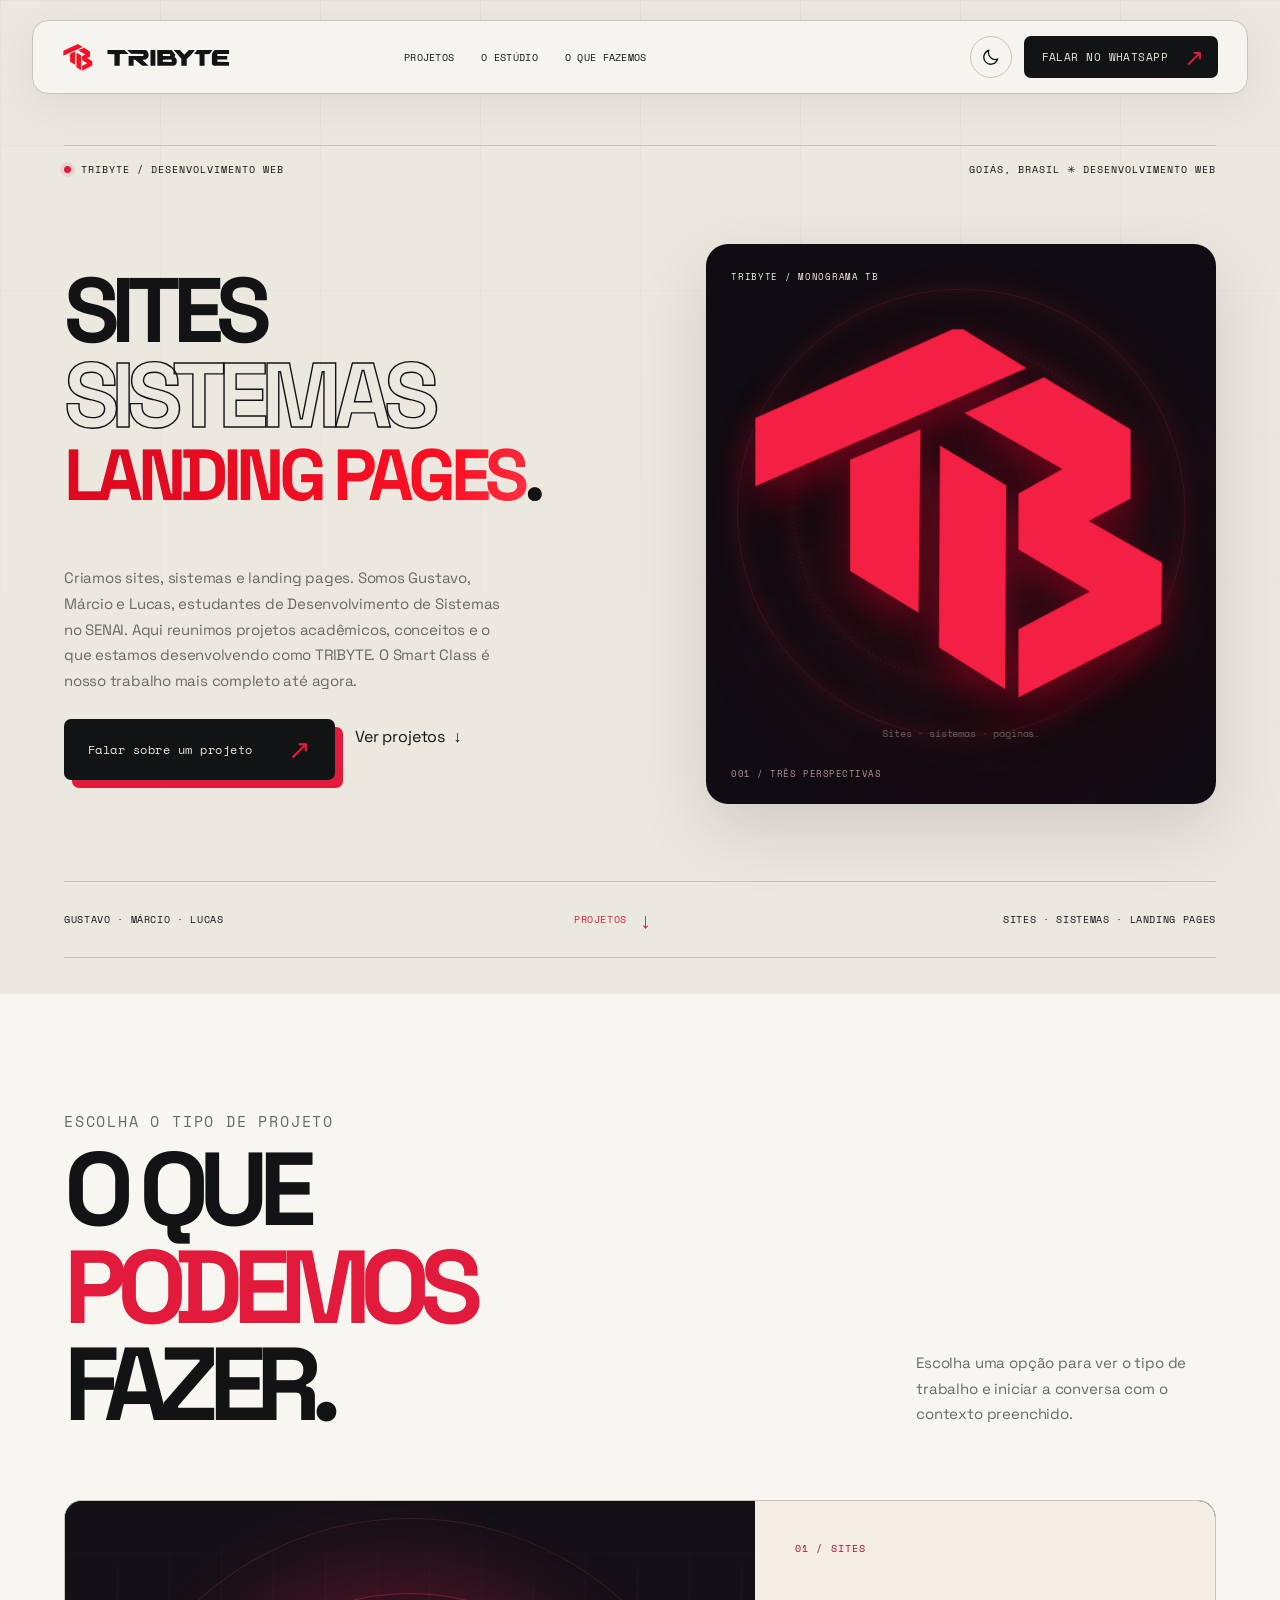
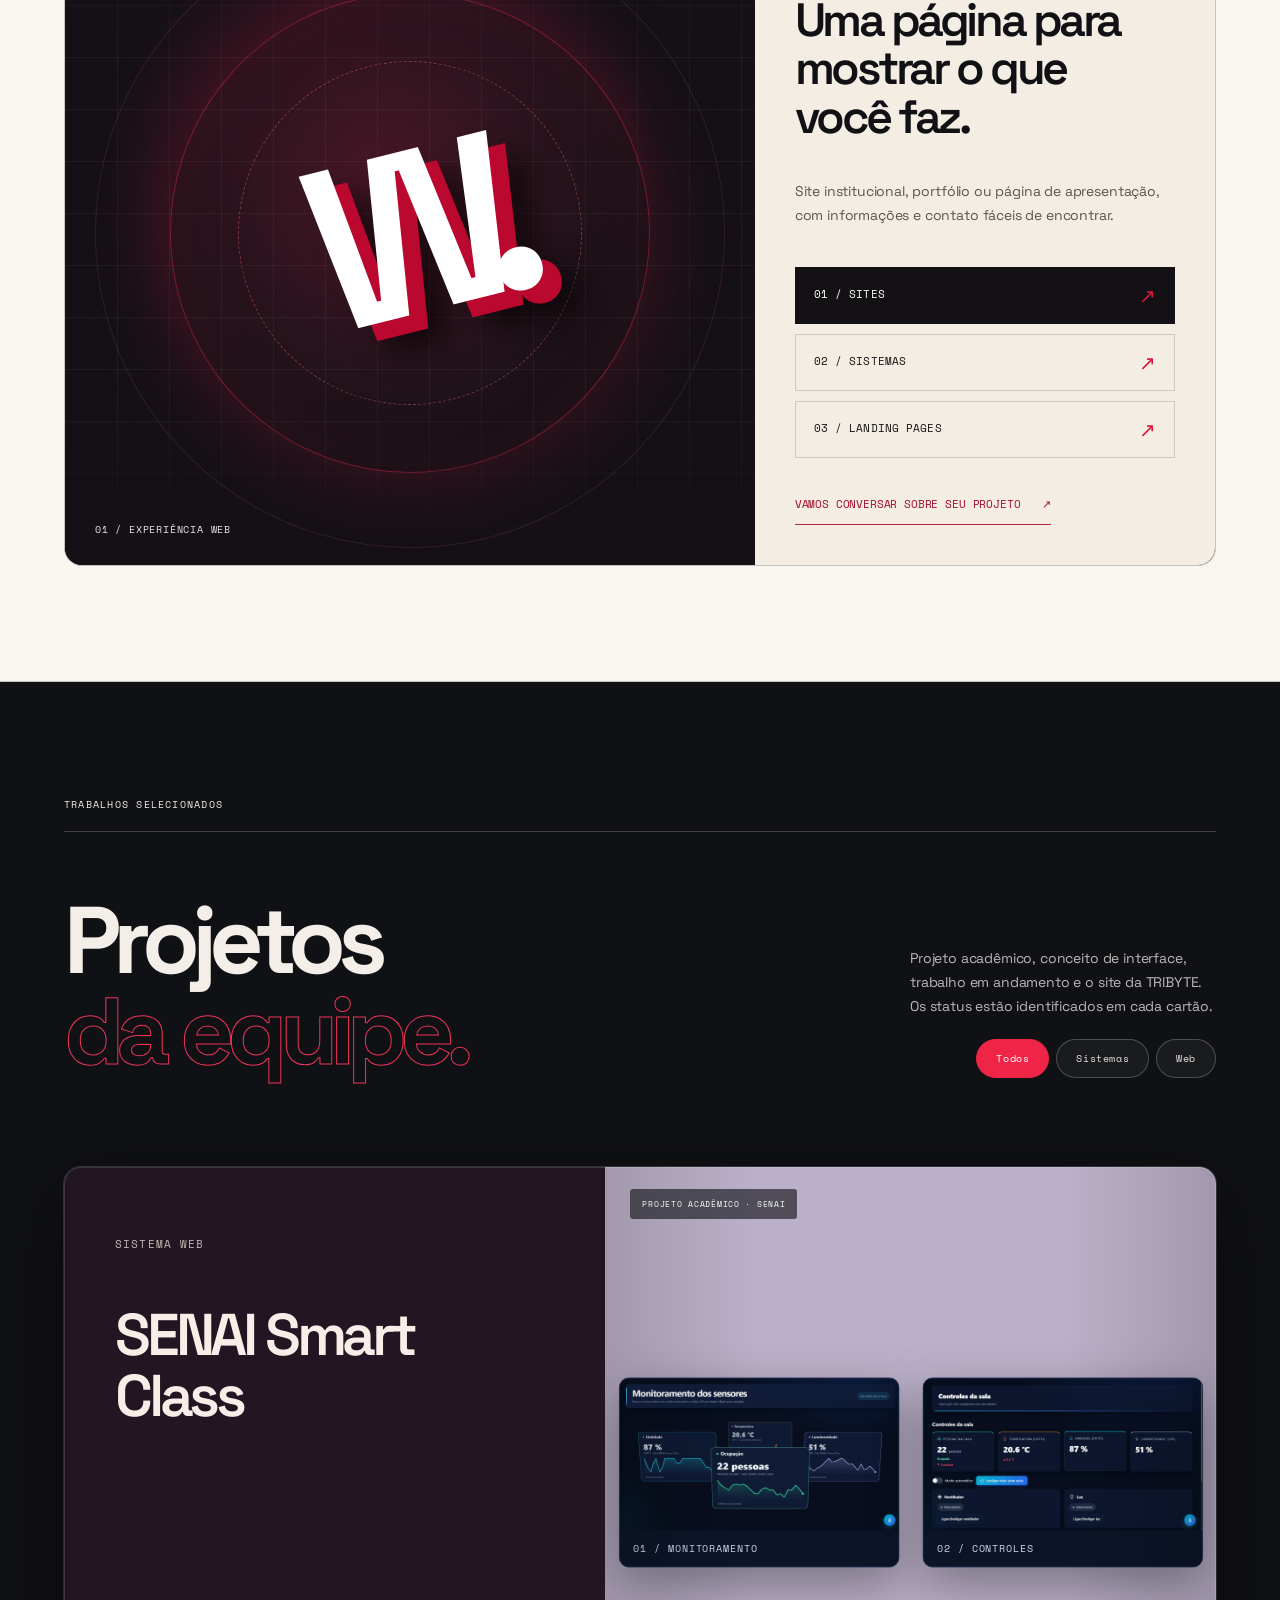
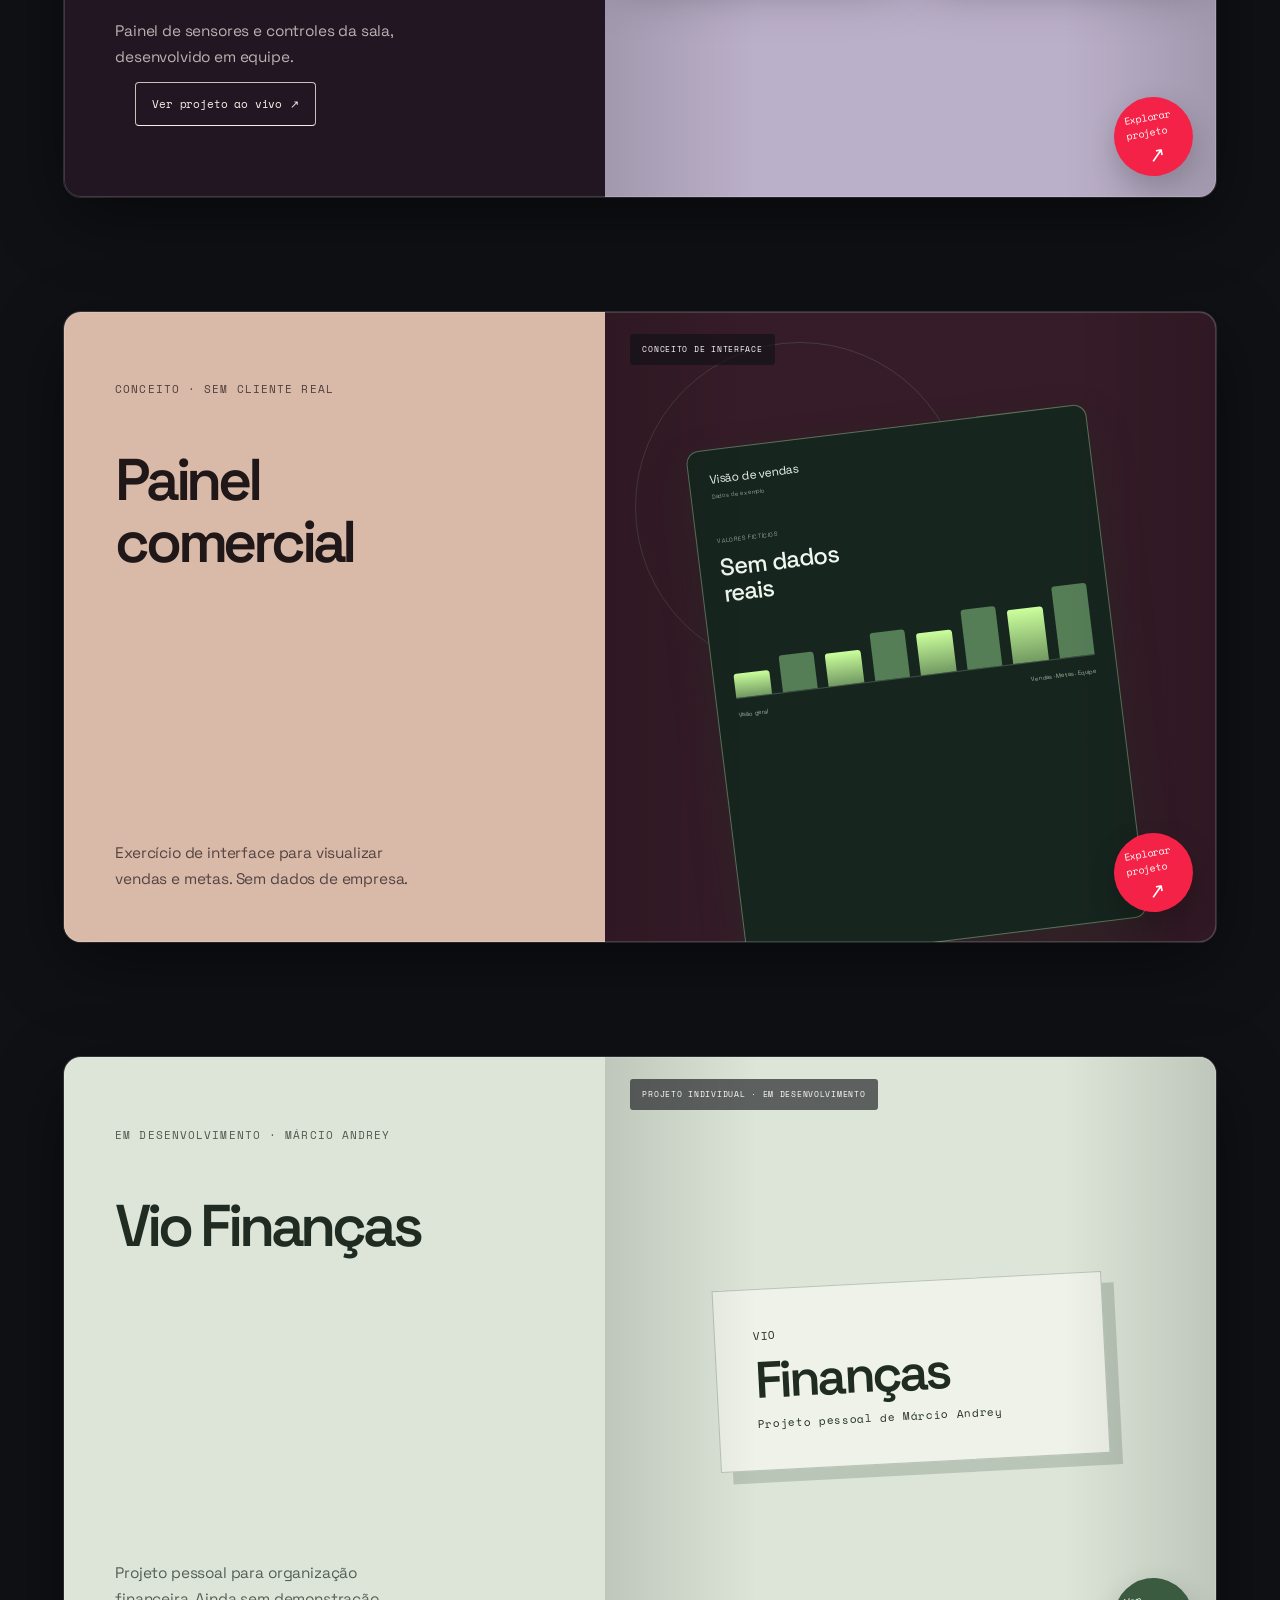
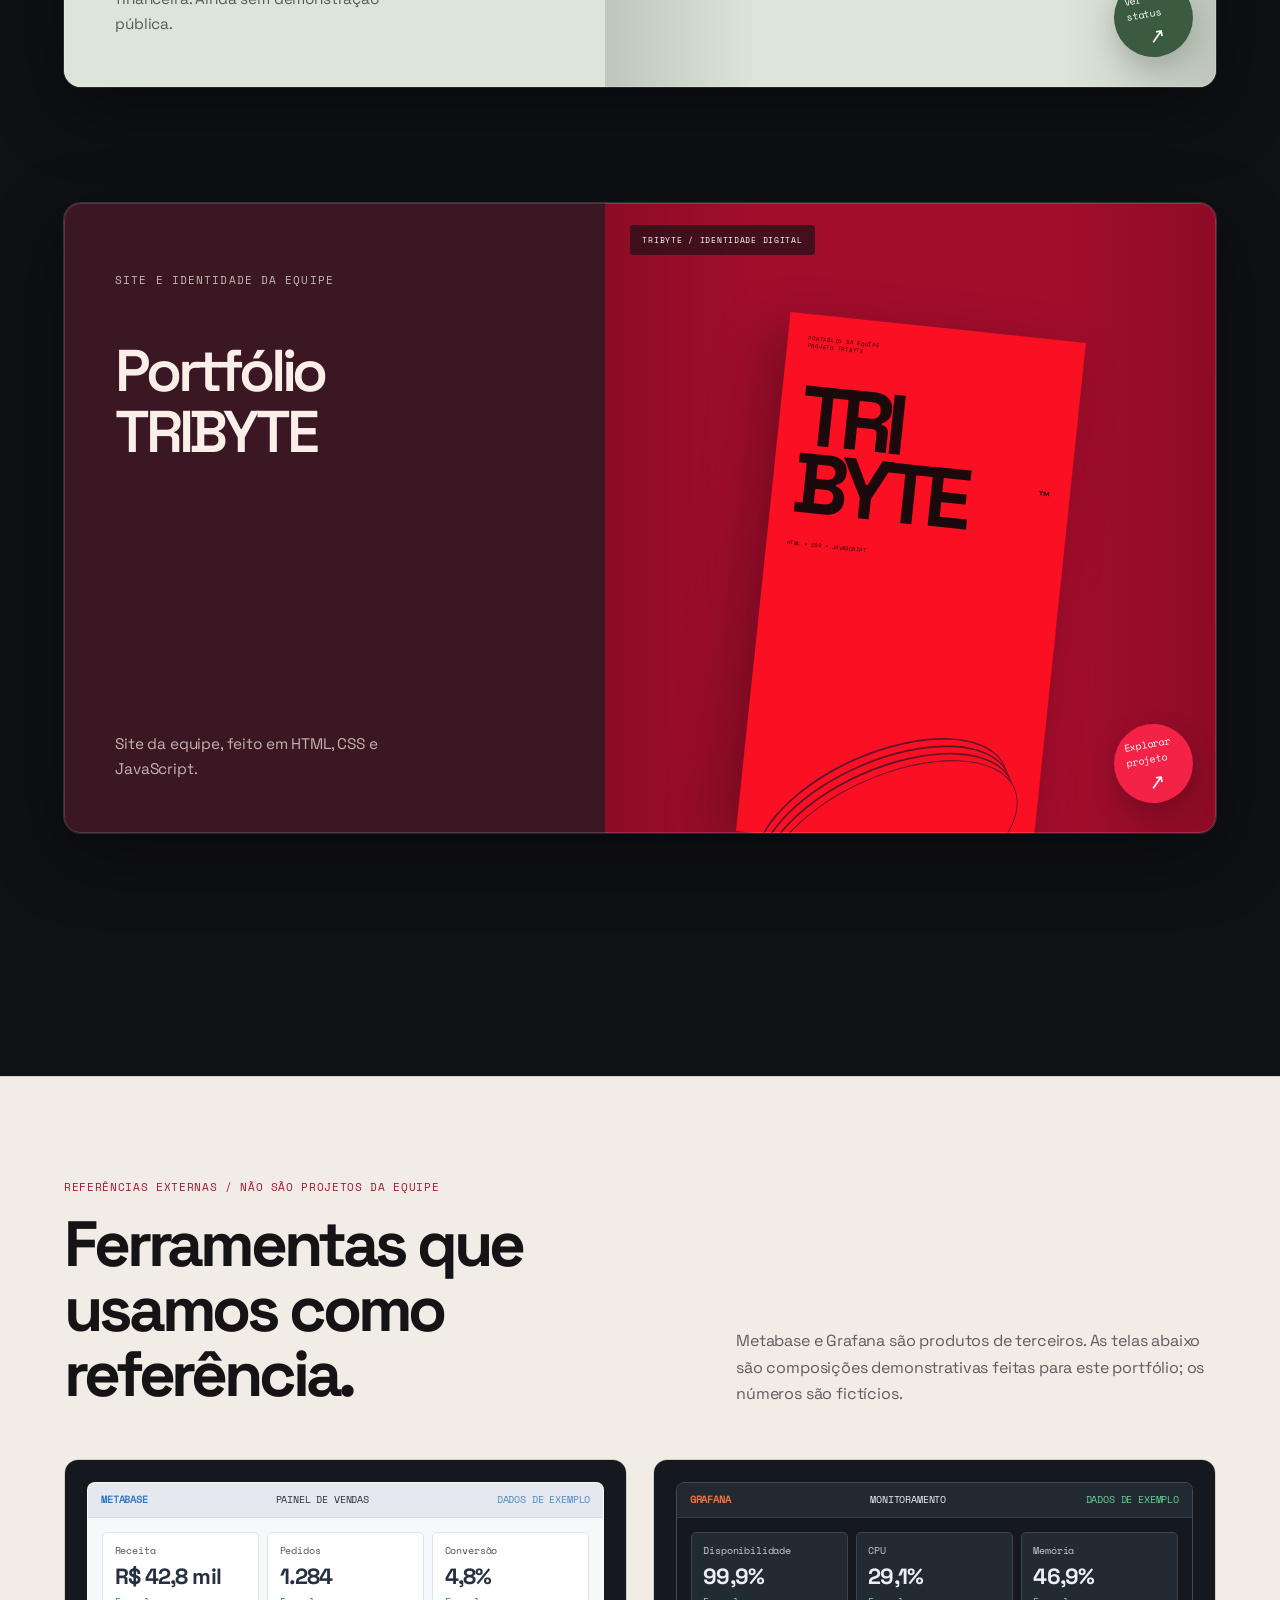
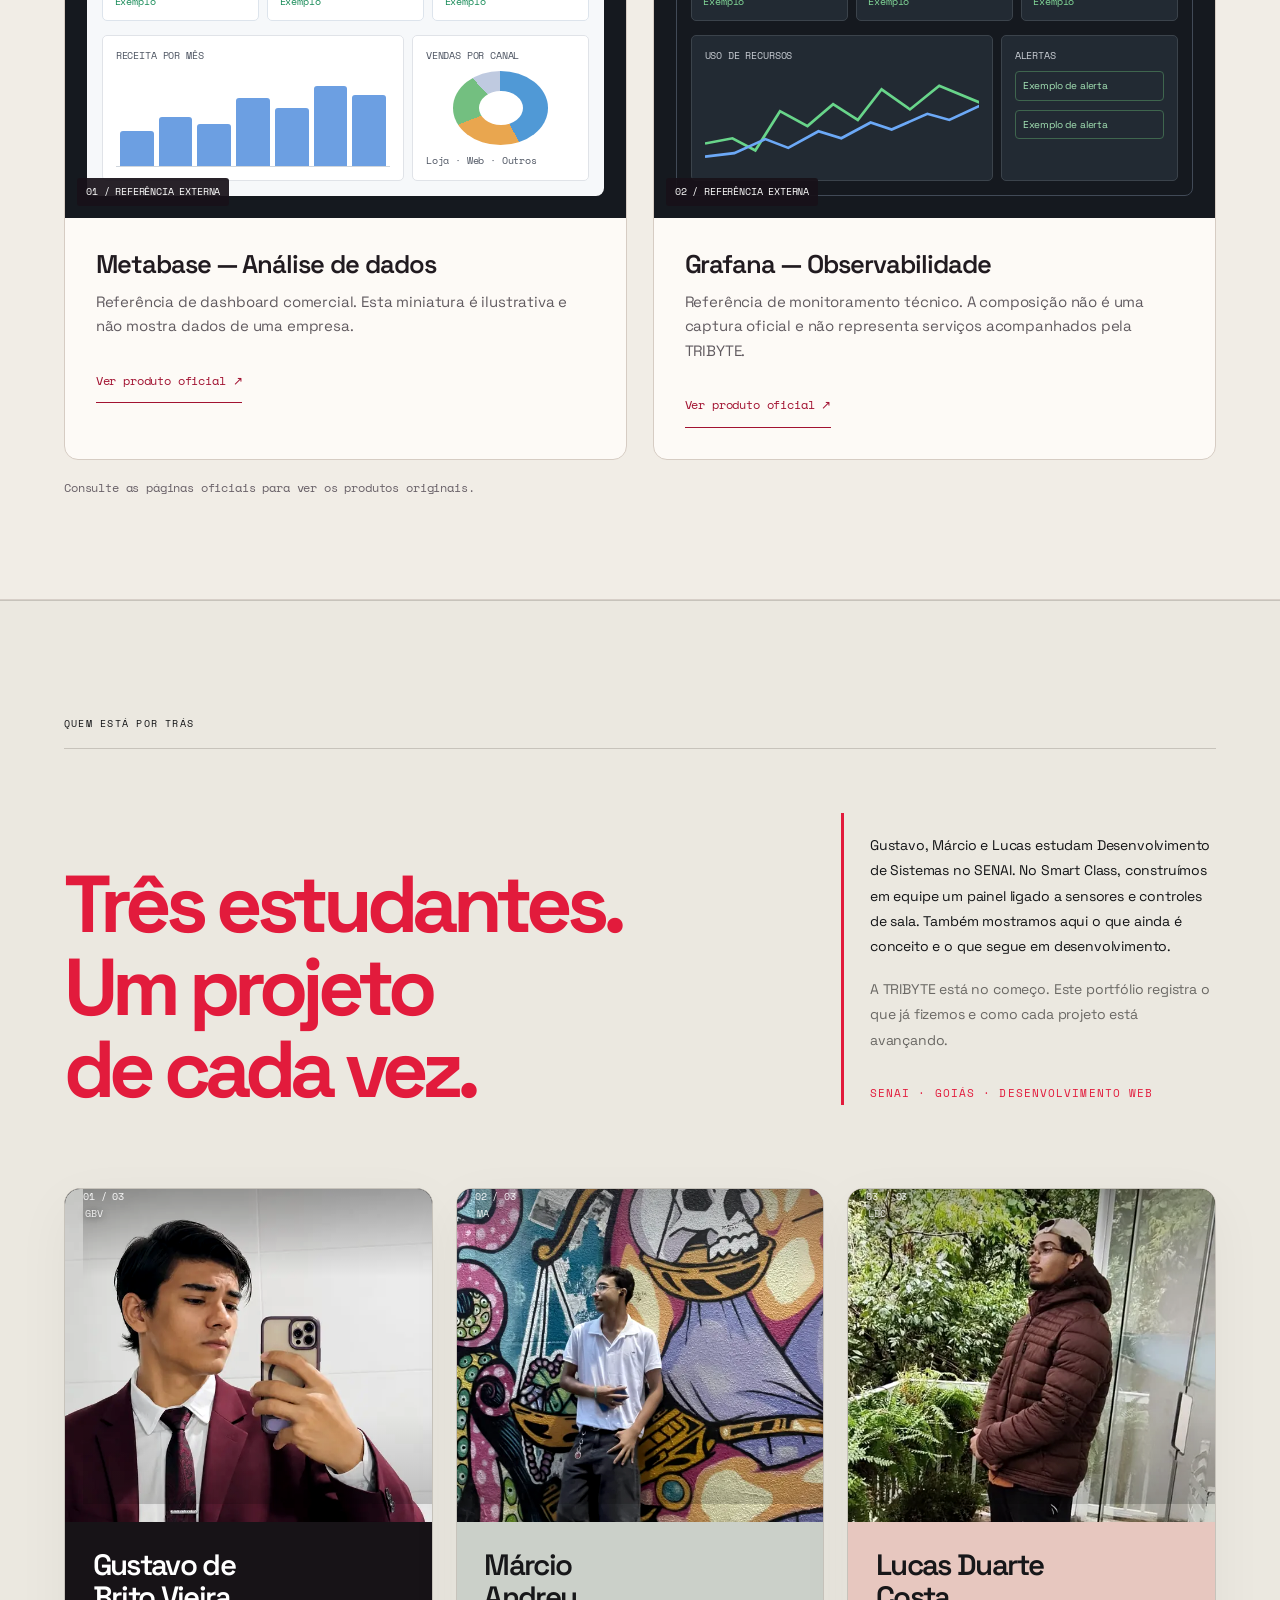
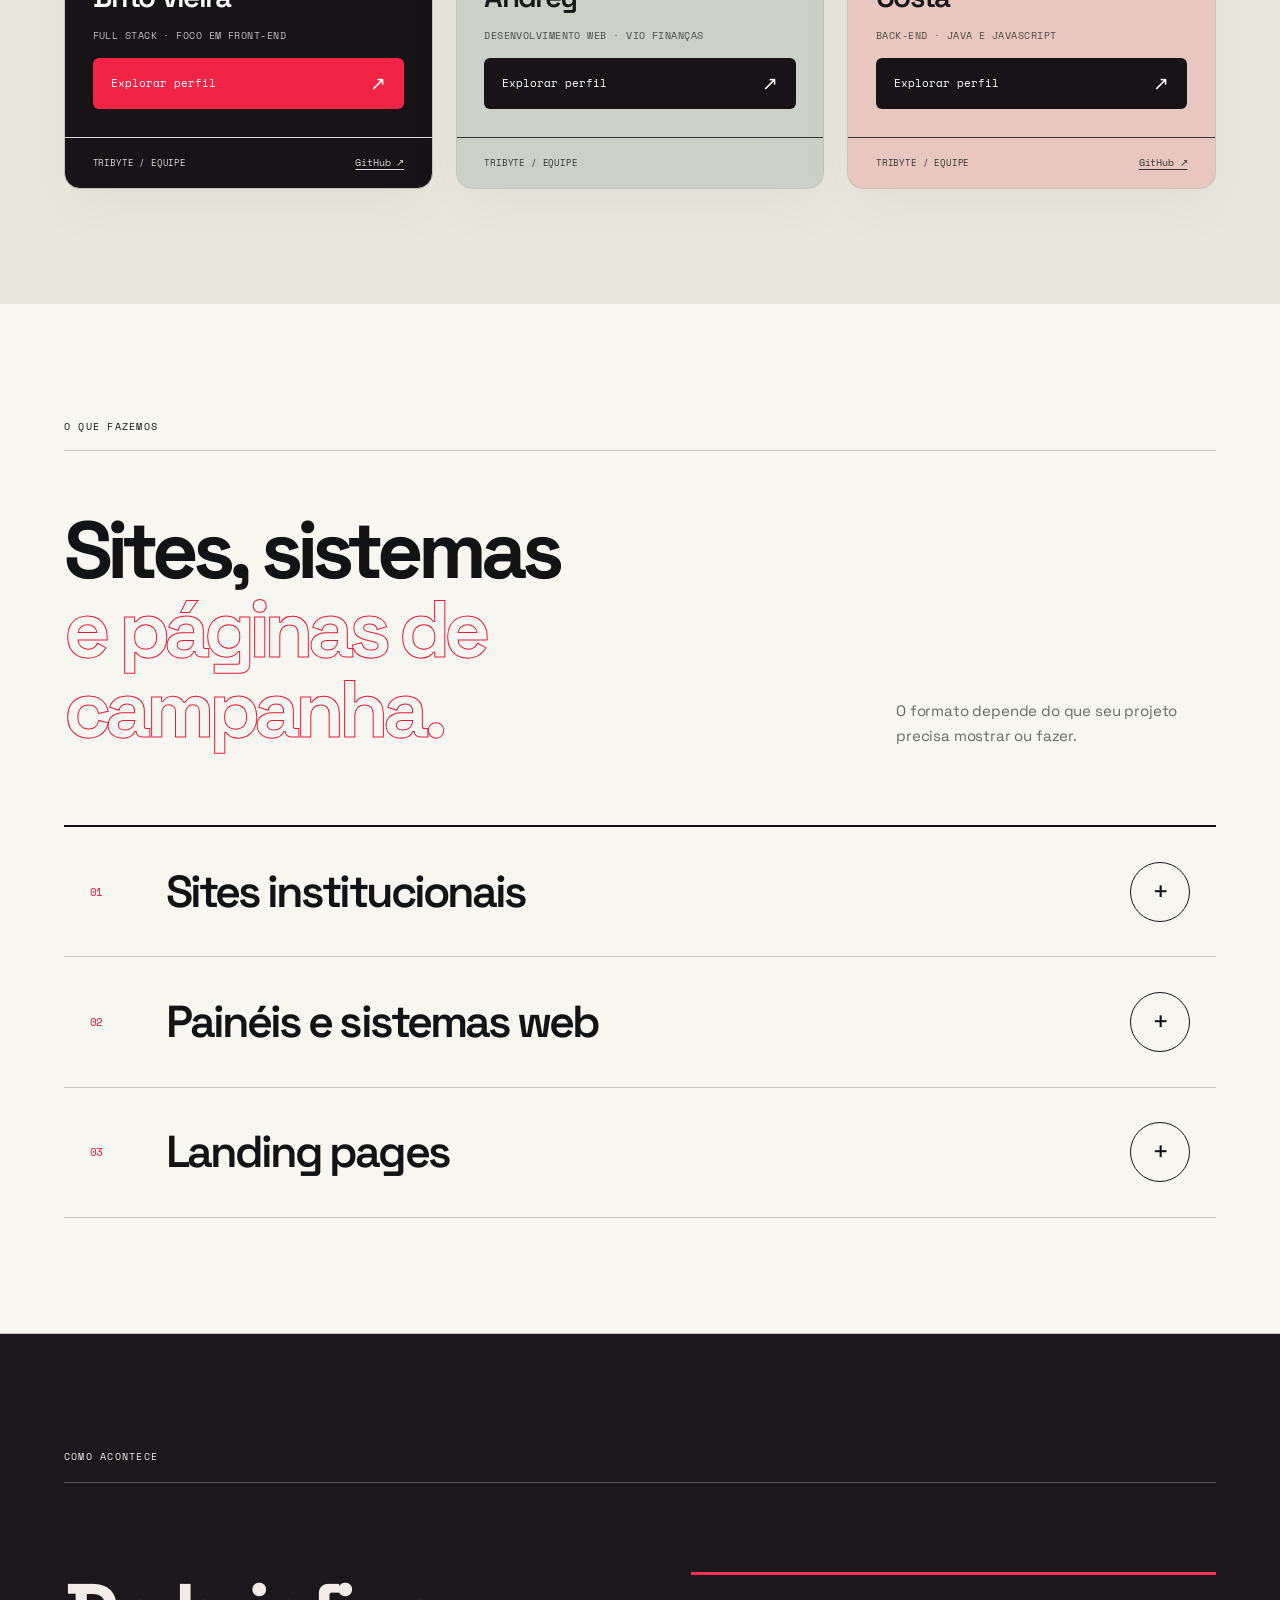
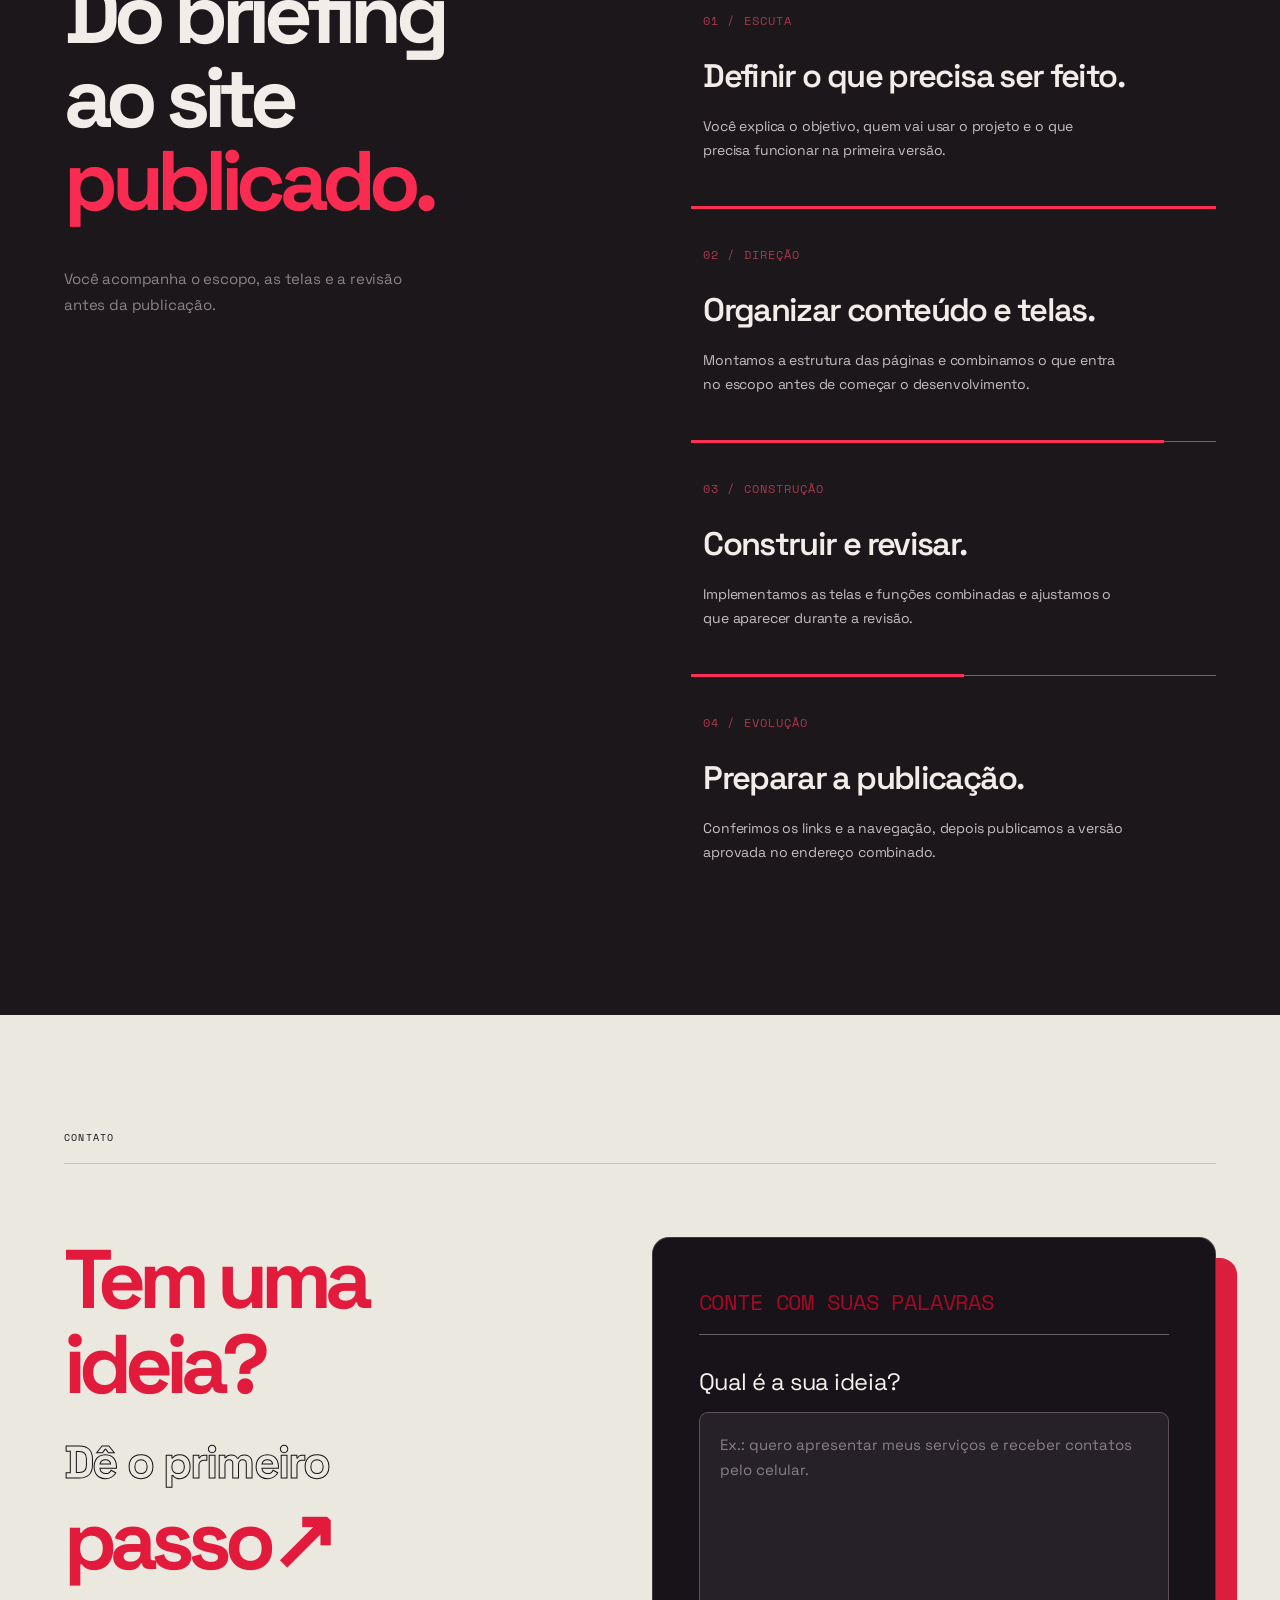
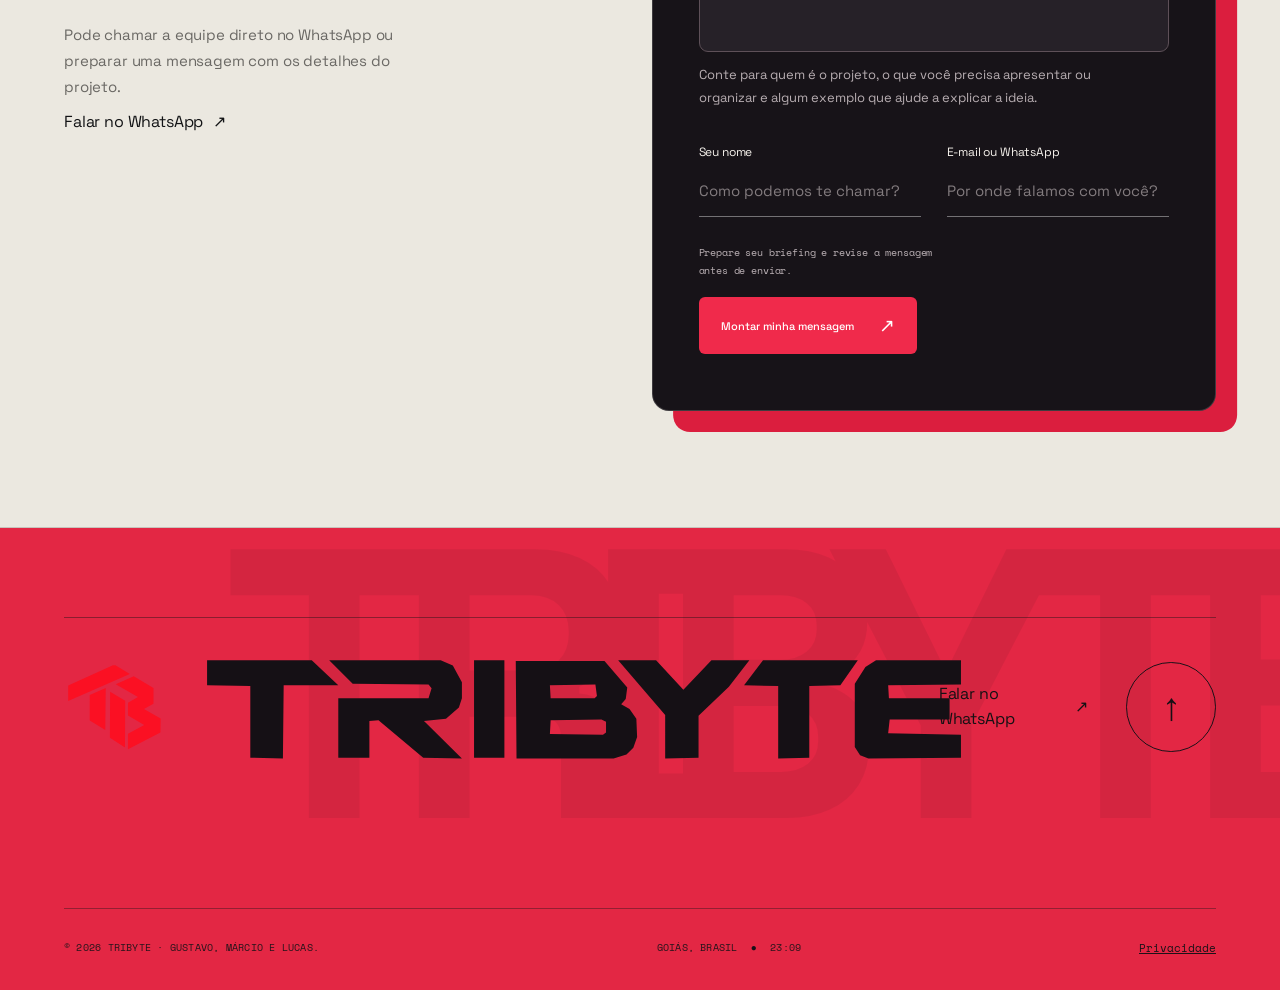
==== commit df605e27: "Fix mobile hero and footer layout" ====
--- a/index.html
+++ b/index.html
@@ -113,7 +113,6 @@
         </div>
         <div class="hero-composition">
           <div class="hero-copy">
-            <p class="hero-kicker">EQUIPE EM FORMAÇÃO · GOIÁS</p>
             <h1 id="hero-title">
               <span>SITES</span>
               <span class="hero-outline">SISTEMAS</span>
@@ -636,8 +635,7 @@
       </div>
       <div class="footer-bottom">
         <span
-          >© <span id="current-year">2026</span> TRIBYTE. FEITO POR TRÊS.
-          PENSADO PARA VOCÊ.</span
+          >© <span id="current-year">2026</span> TRIBYTE · GUSTAVO, MÁRCIO E LUCAS.</span
         ><span
           >GOIÁS, BRASIL <span class="footer-dot">●</span>
           <time class="local-time">--:--</time></span
--- a/styles.css
+++ b/styles.css
@@ -5842,3 +5842,105 @@
 @media (prefers-reduced-motion: reduce) {
   .vio-concept { transform: none; }
 }
+
+
+/* Ajustes pedidos a partir das capturas em celular e tablet. */
+.hero-actions {
+  display: flex;
+  align-items: center;
+  flex-wrap: wrap;
+  gap: 20px;
+}
+.hero-project-link {
+  display: inline-flex;
+  gap: 8px;
+}
+@media (max-width: 800px) {
+  .hero-actions {
+    flex-direction: column;
+    align-items: flex-start;
+    gap: 14px;
+    margin-top: 22px;
+  }
+  .hero-actions .button-primary {
+    width: fit-content;
+    max-width: 100%;
+    margin: 0;
+  }
+  .hero-project-link { min-height: 44px; }
+
+  .site-footer::before { display: none; }
+  .site-footer .footer-top {
+    display: grid;
+    grid-template-columns: minmax(0, 1fr) 48px;
+    grid-template-areas:
+      "wordmark top"
+      "contact contact";
+    align-items: center;
+    gap: 22px 16px;
+    padding-bottom: 32px;
+    margin-bottom: 22px;
+  }
+  .site-footer .footer-wordmark {
+    grid-area: wordmark;
+    width: 100%;
+    min-width: 0;
+    gap: 8px;
+  }
+  .site-footer .footer-mark {
+    width: clamp(34px, 6vw, 48px);
+    height: auto;
+    flex: none;
+  }
+  .site-footer .footer-wordmark .footer-lettering {
+    width: 0;
+    min-width: 0;
+    max-width: none;
+    flex: 1 1 0;
+    height: auto;
+    aspect-ratio: 1030 / 155;
+  }
+  .site-footer .footer-top .footer-contact-link {
+    grid-area: contact;
+    justify-self: start;
+    width: max-content;
+    max-width: 100%;
+    min-height: 44px;
+    position: relative;
+    z-index: 2;
+    white-space: nowrap;
+    font-size: 12px;
+  }
+  .site-footer .footer-top .back-top {
+    grid-area: top;
+    justify-self: end;
+    width: 48px;
+    height: 48px;
+    font-size: 24px;
+  }
+  .site-footer .footer-bottom {
+    display: grid;
+    grid-template-columns: minmax(0, 1fr) auto;
+    align-items: start;
+    gap: 12px 18px;
+  }
+  .site-footer .footer-bottom > span:first-child {
+    grid-column: 1 / -1;
+    min-width: 0;
+    font-size: 10px;
+  }
+  .site-footer .footer-bottom > span:nth-child(2) {
+    grid-column: 1;
+    font-size: 10px;
+  }
+  .site-footer .footer-bottom .privacy-button {
+    grid-column: 2;
+    justify-self: end;
+    font-size: 11px;
+  }
+}
+@media (max-width: 420px) {
+  .site-footer .footer-top { gap: 18px 12px; }
+  .site-footer .footer-mark { width: 32px; }
+  .site-footer .footer-bottom { gap: 12px; }
+}
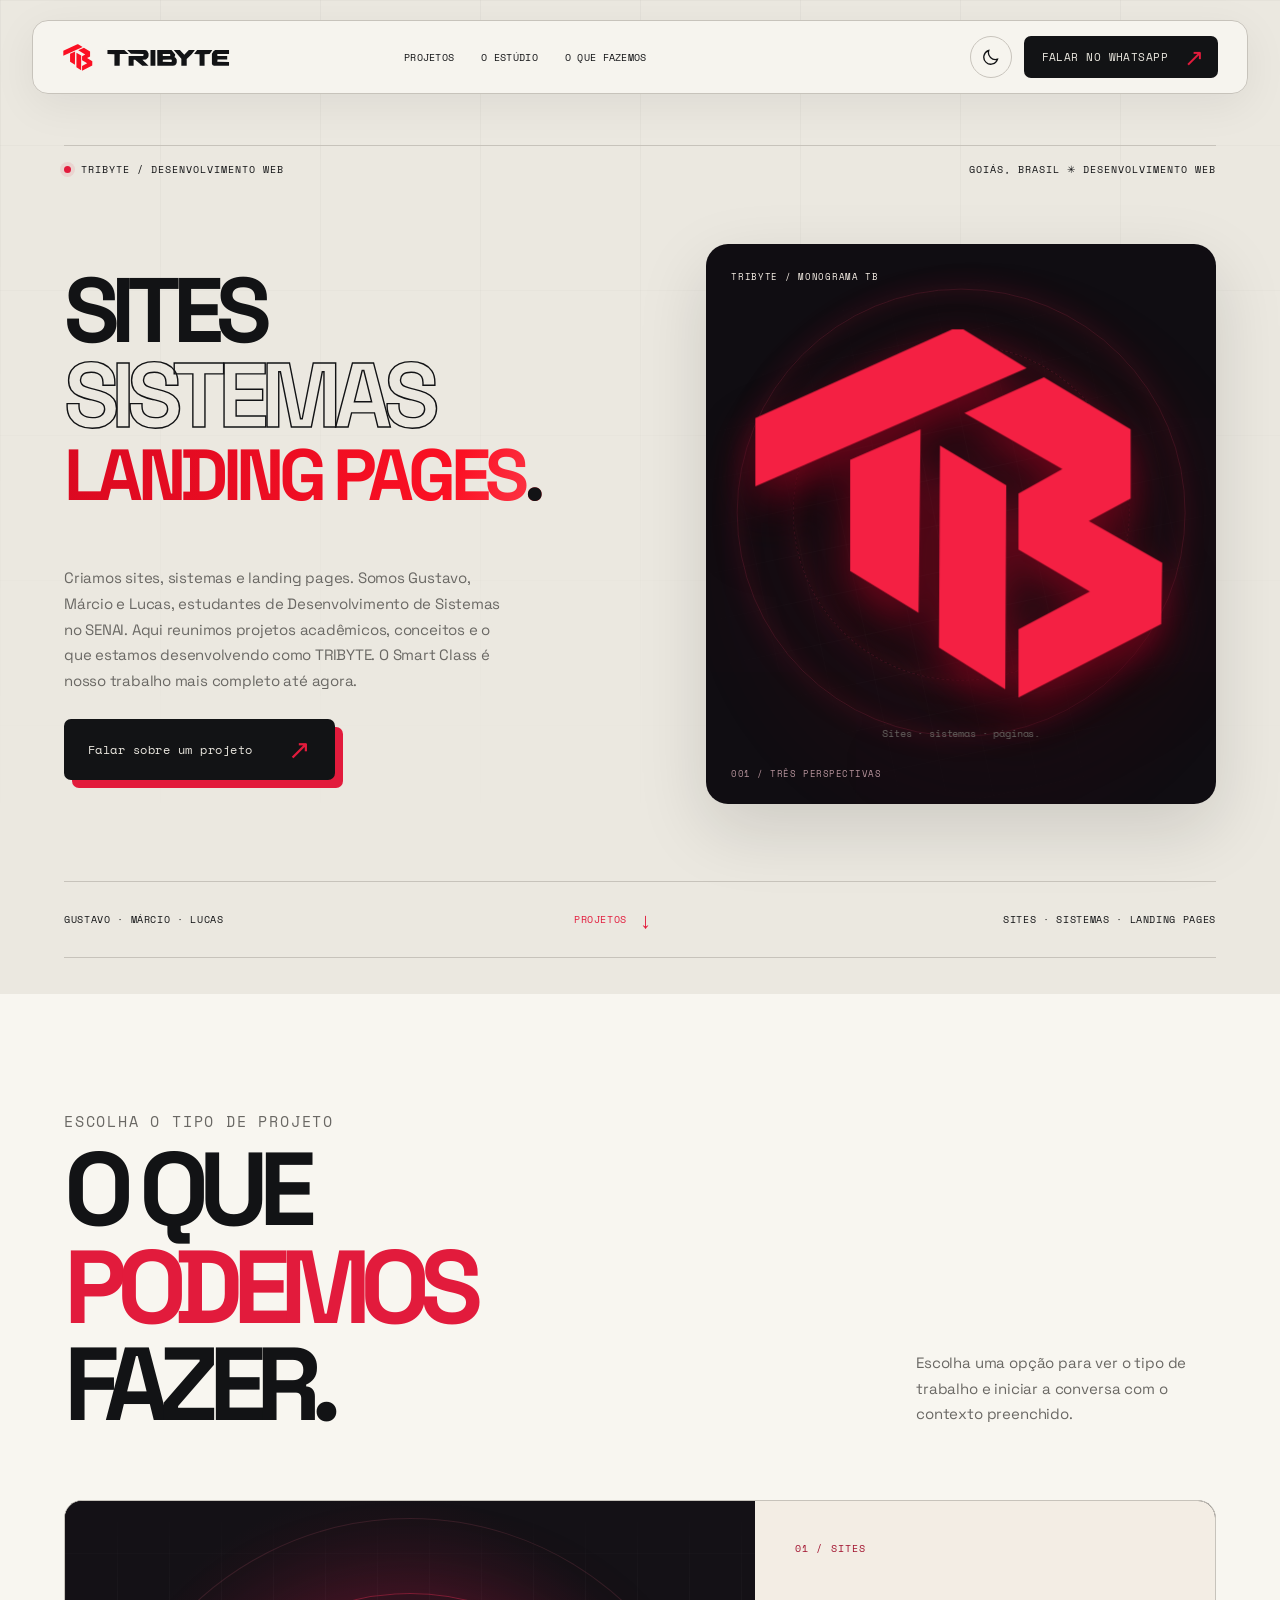
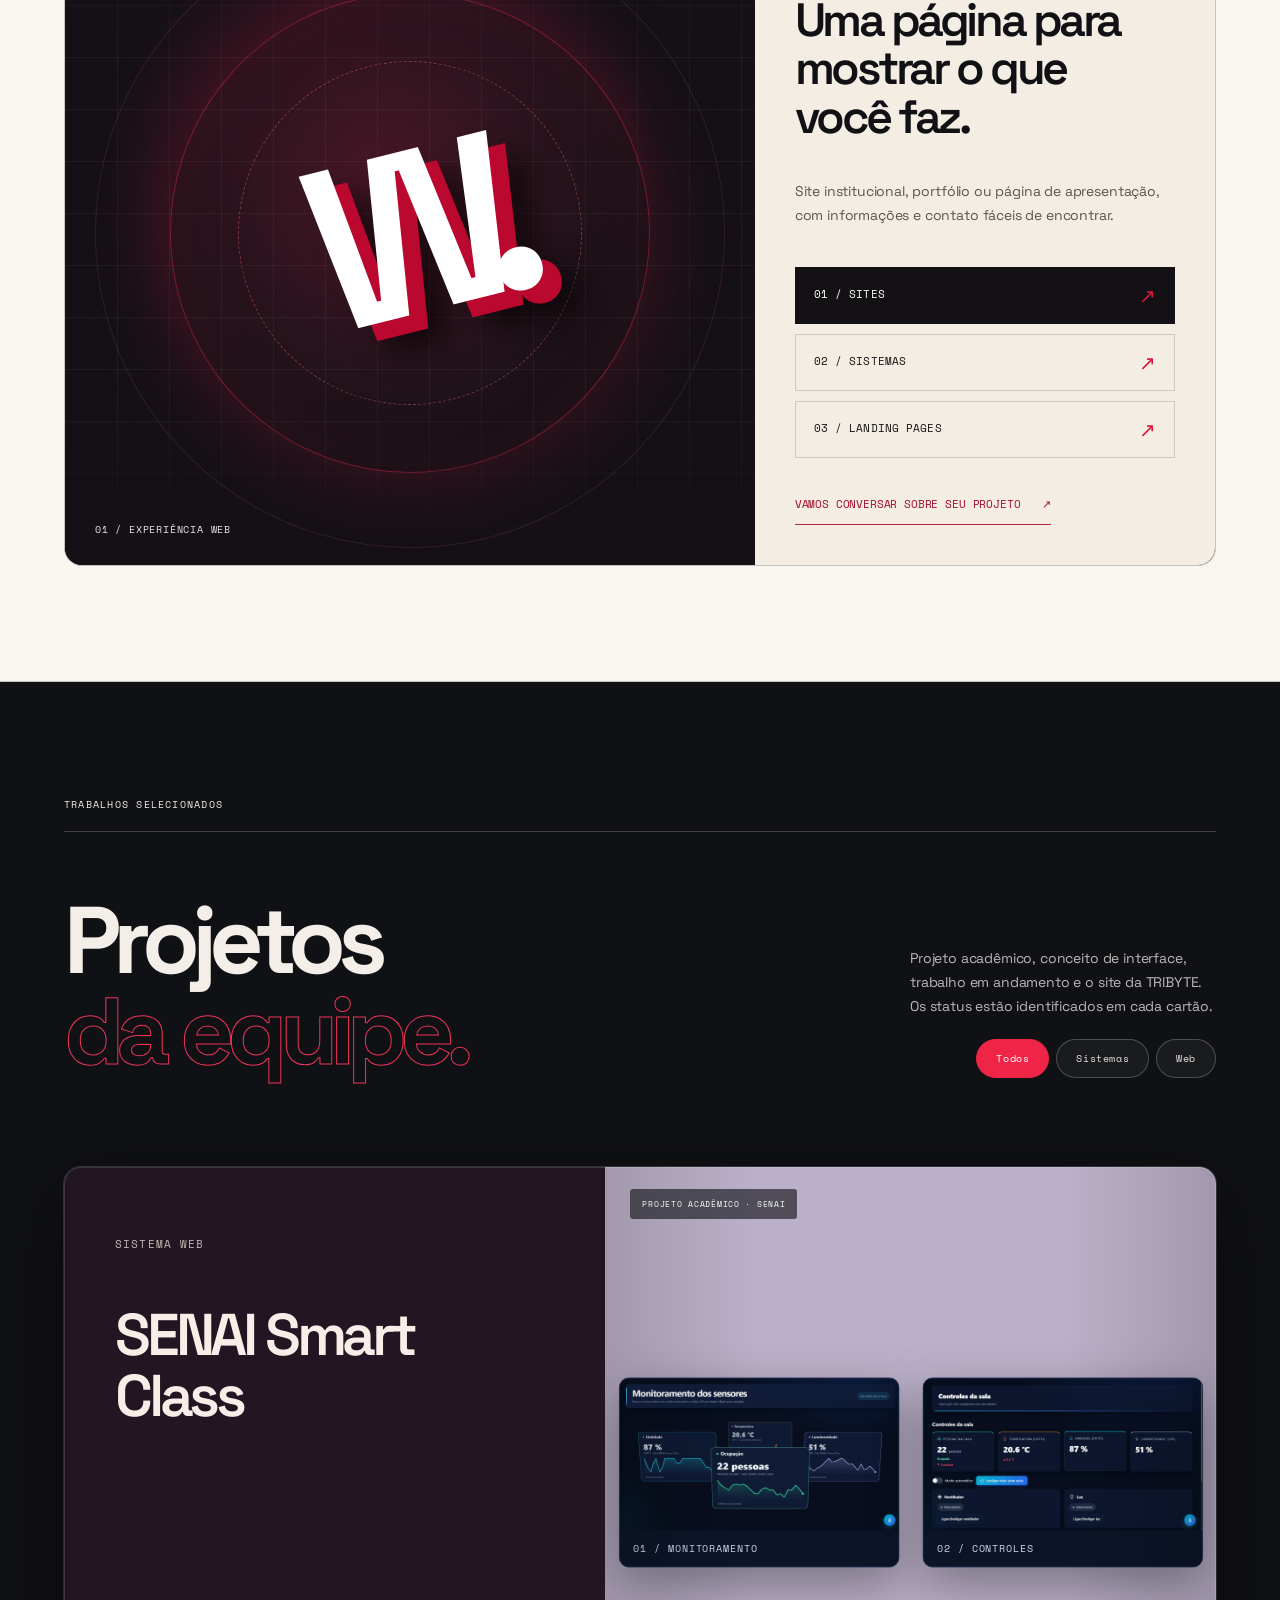
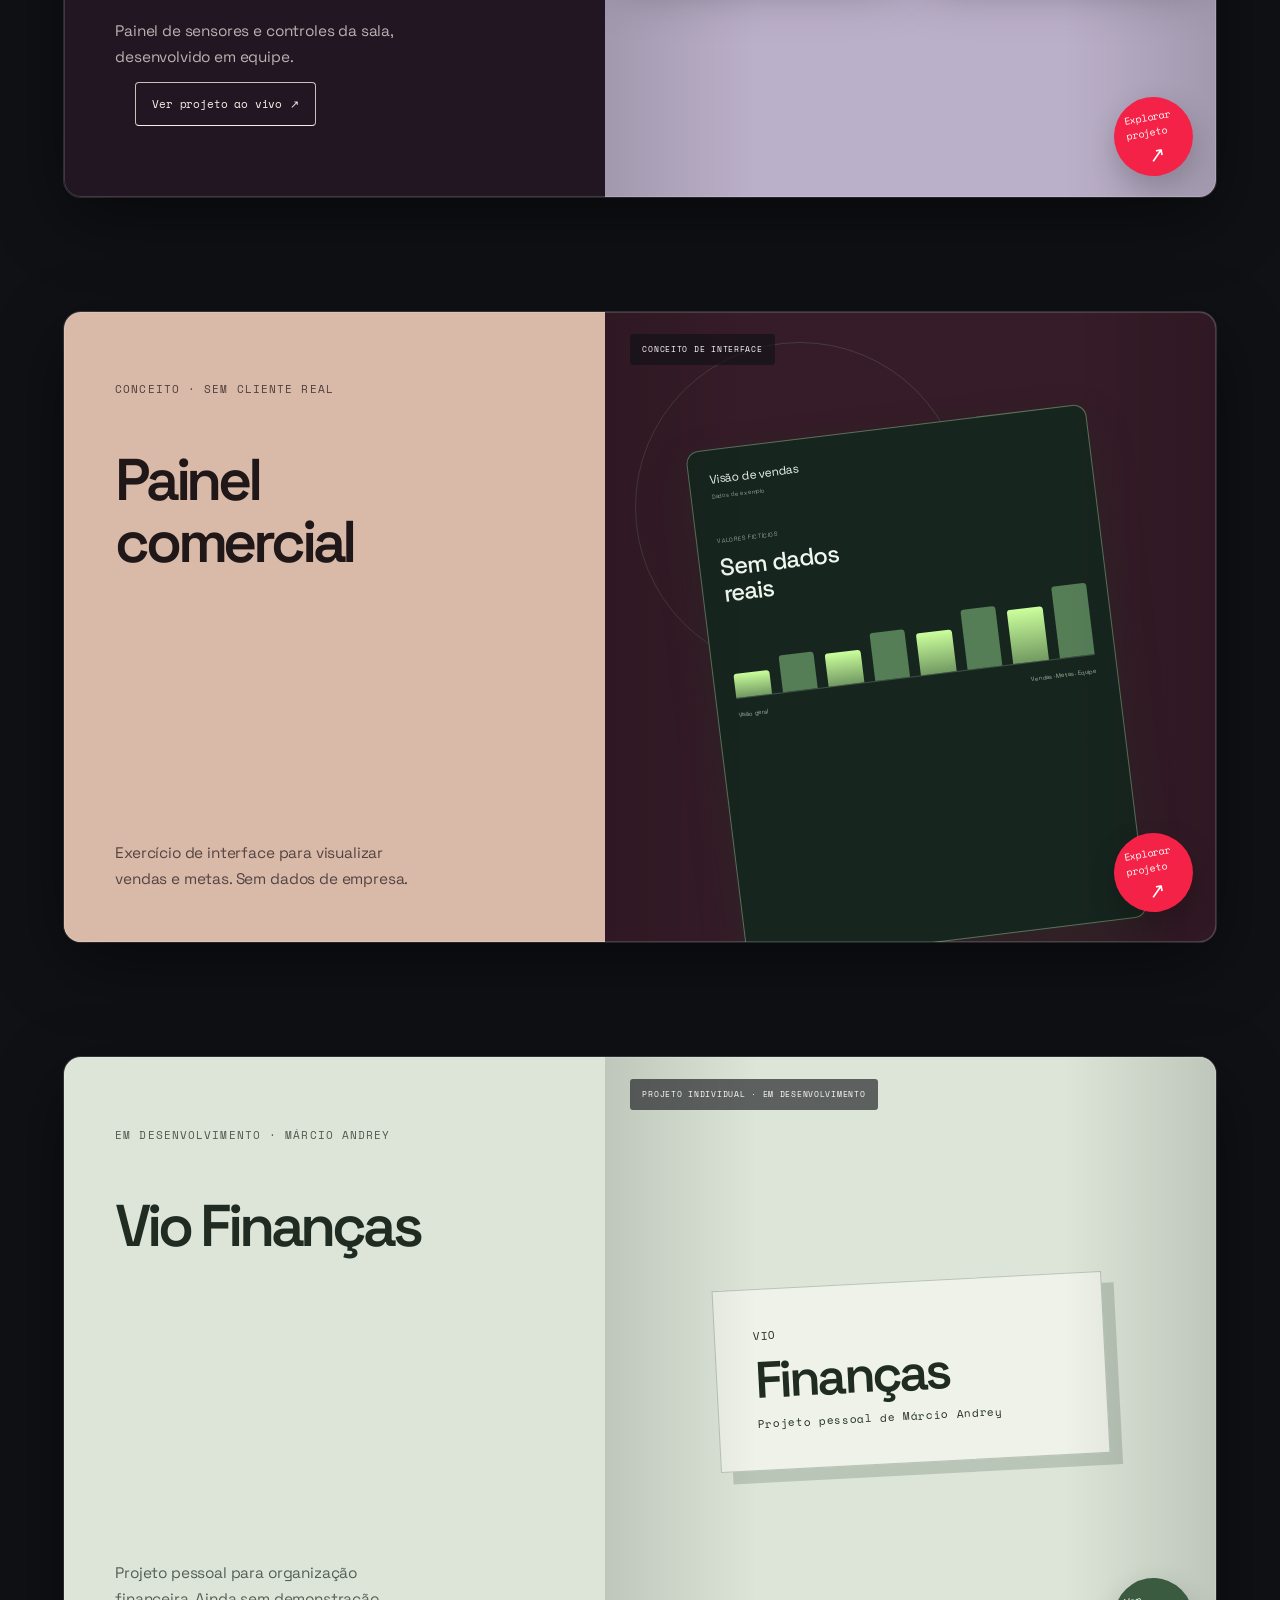
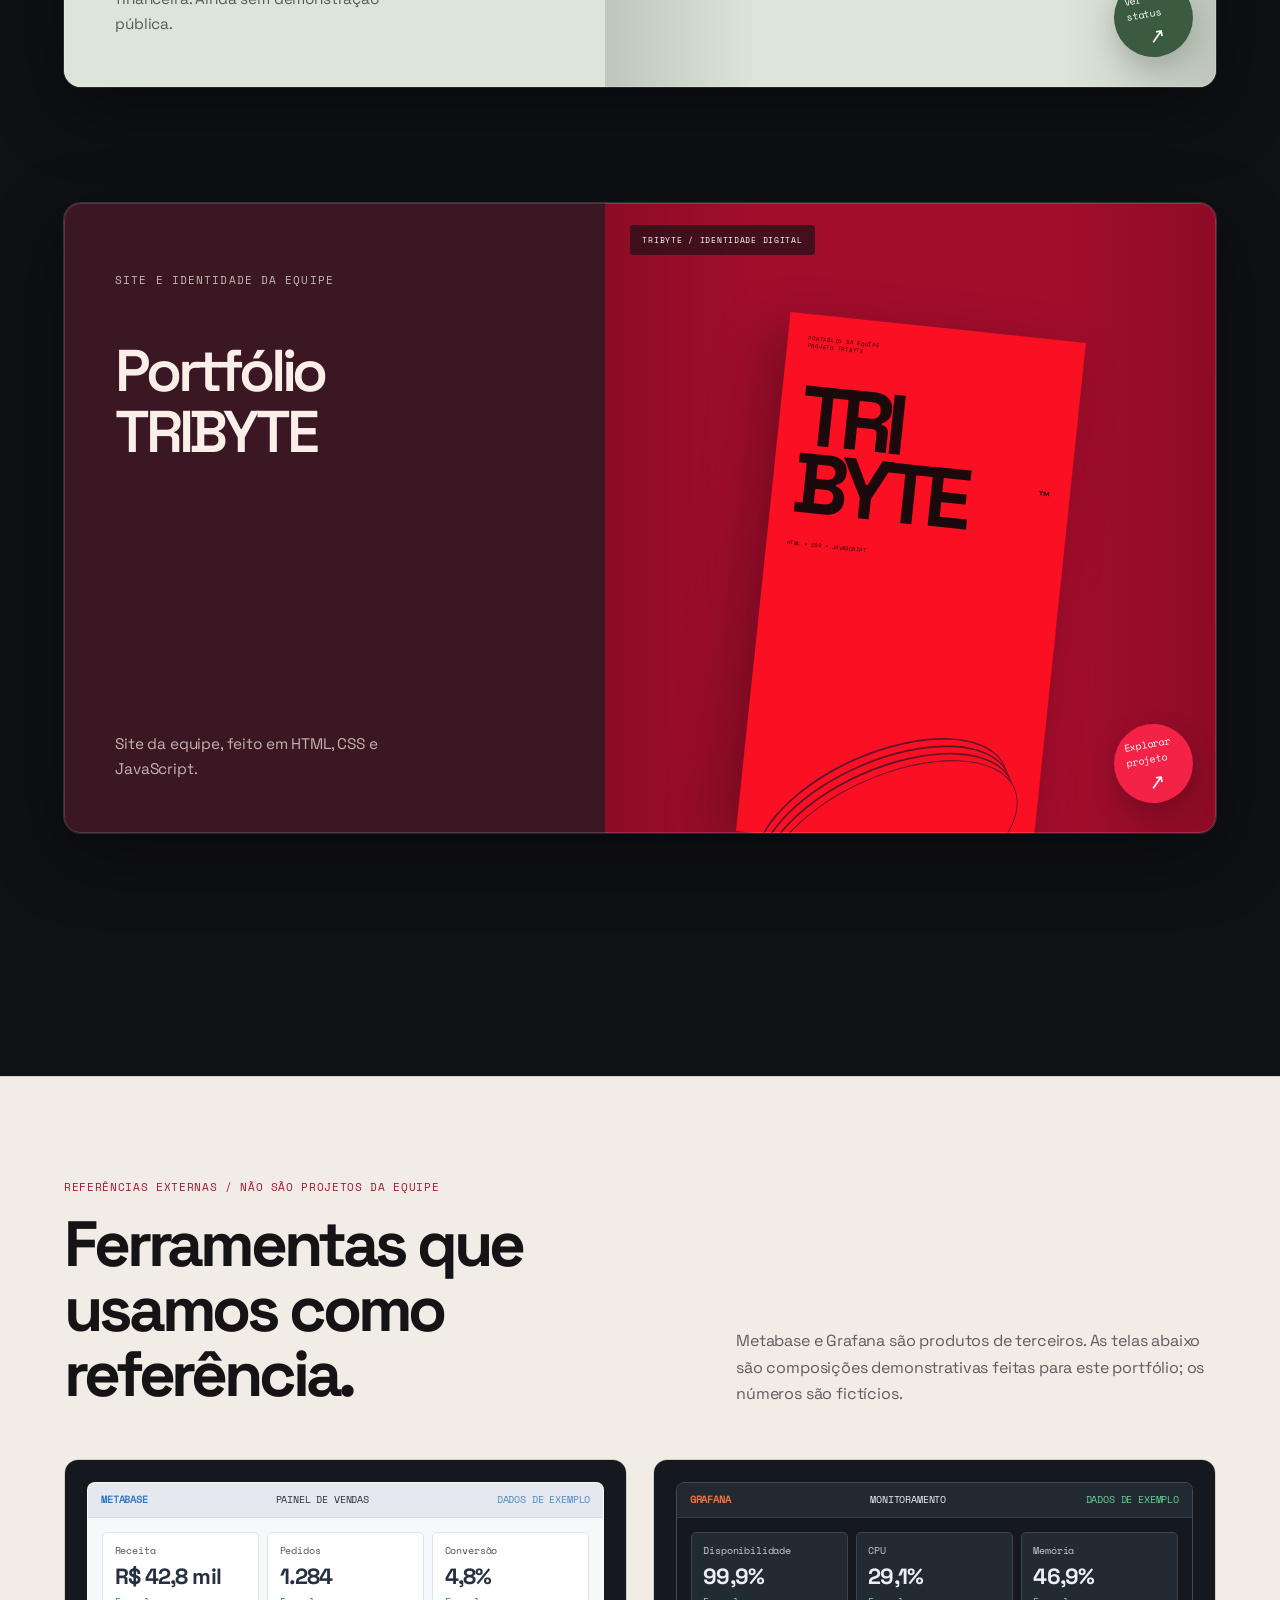
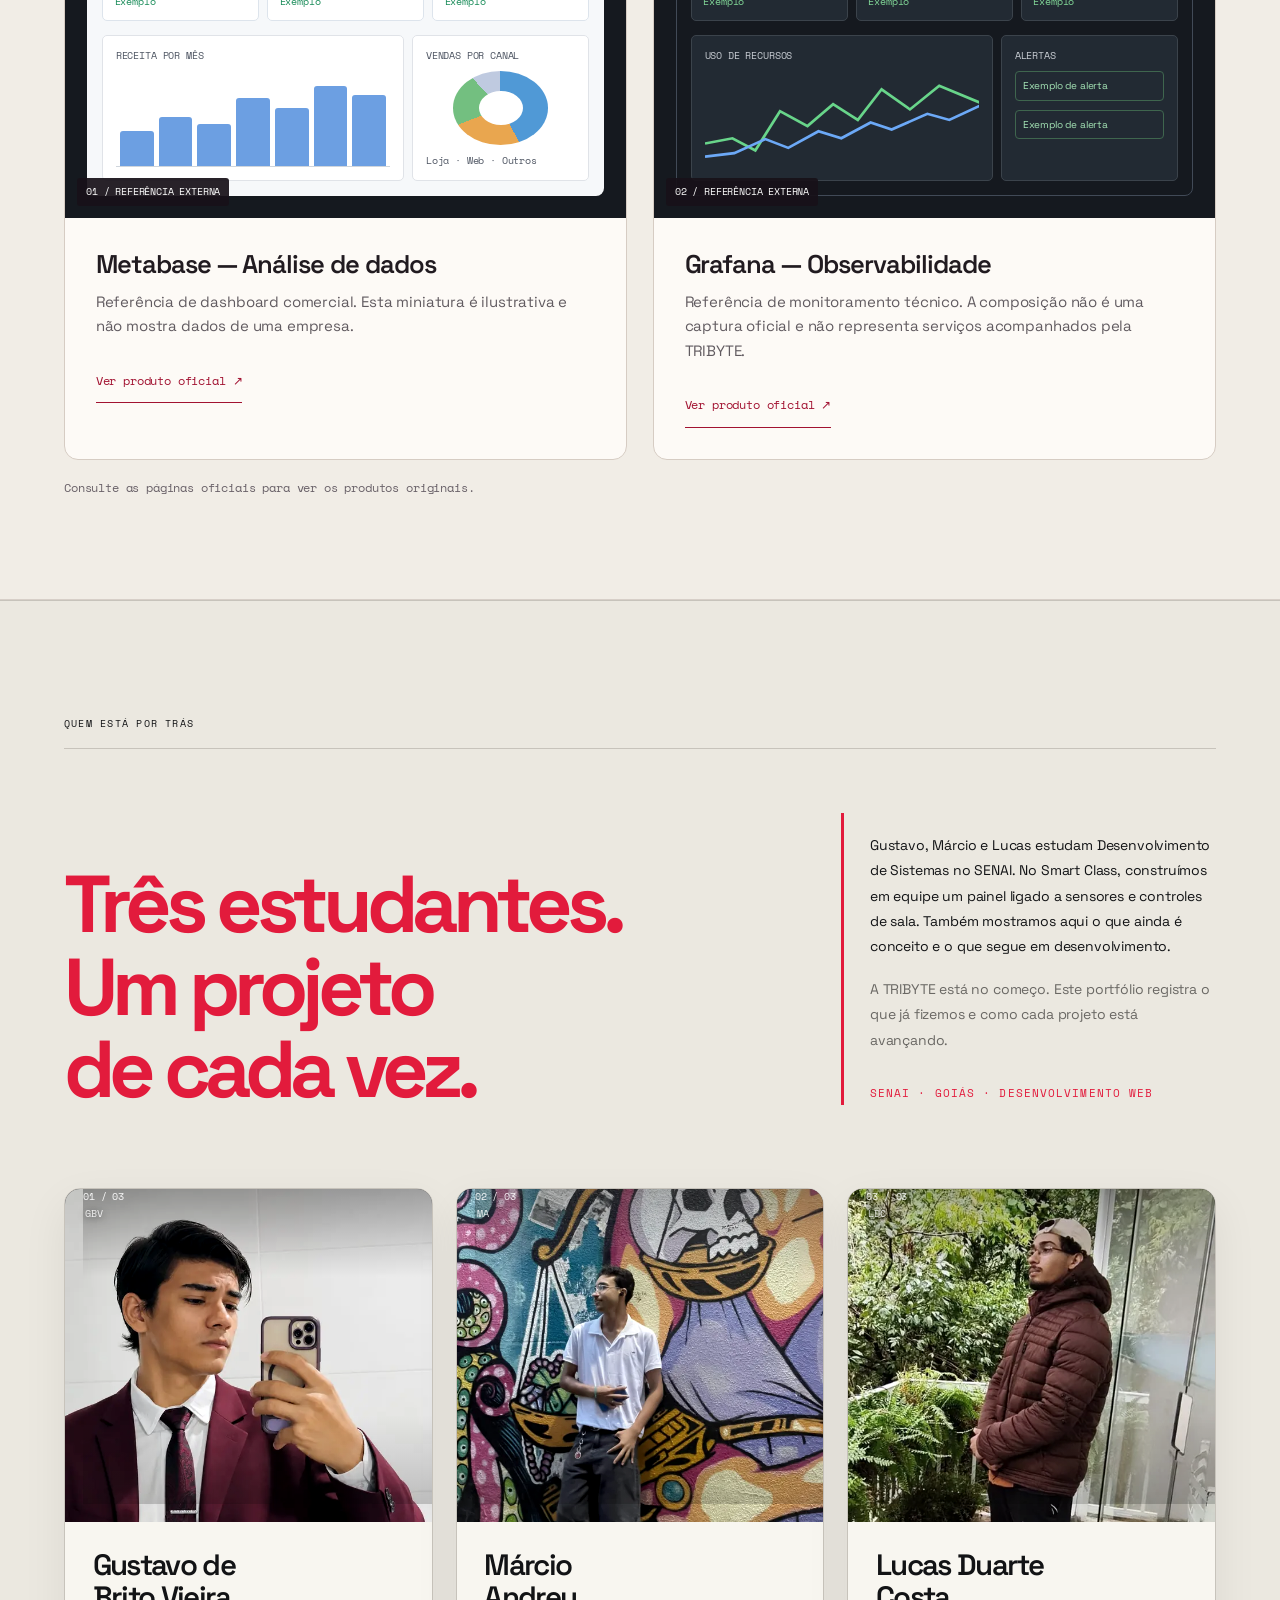
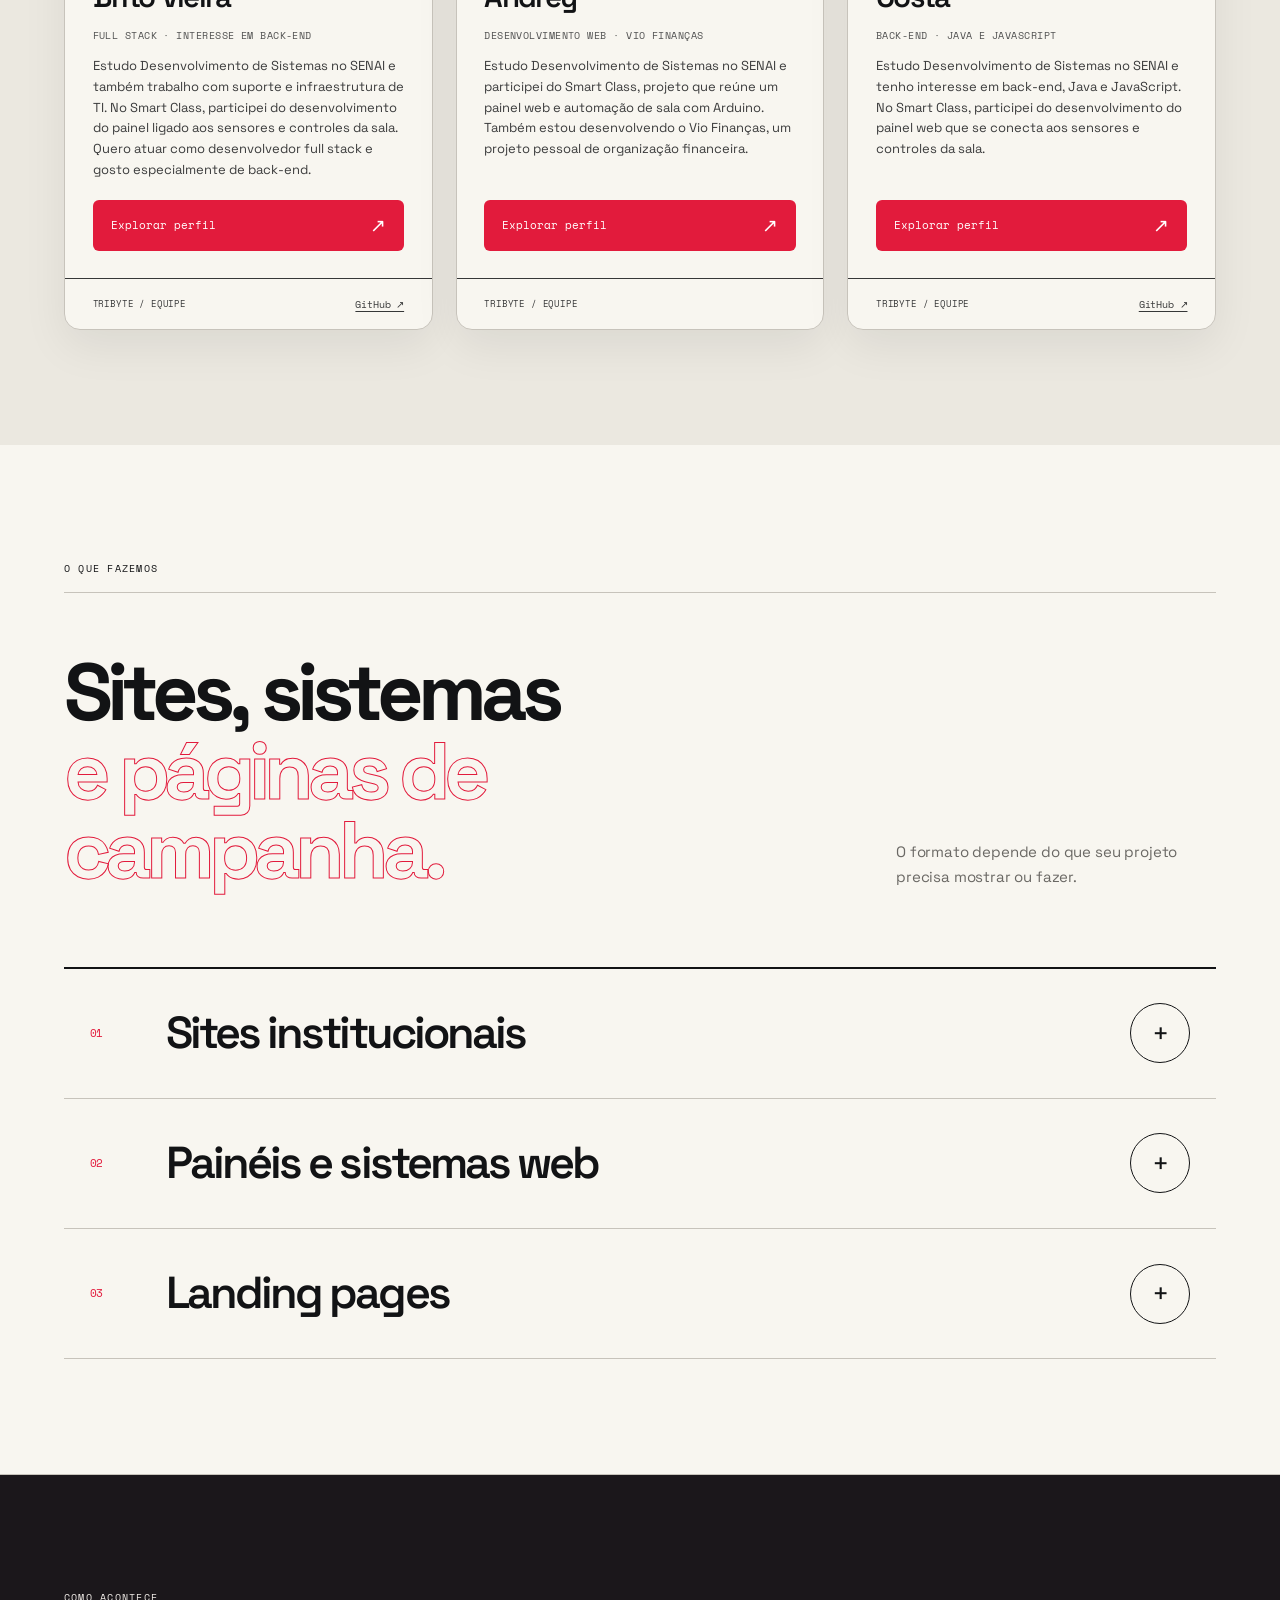
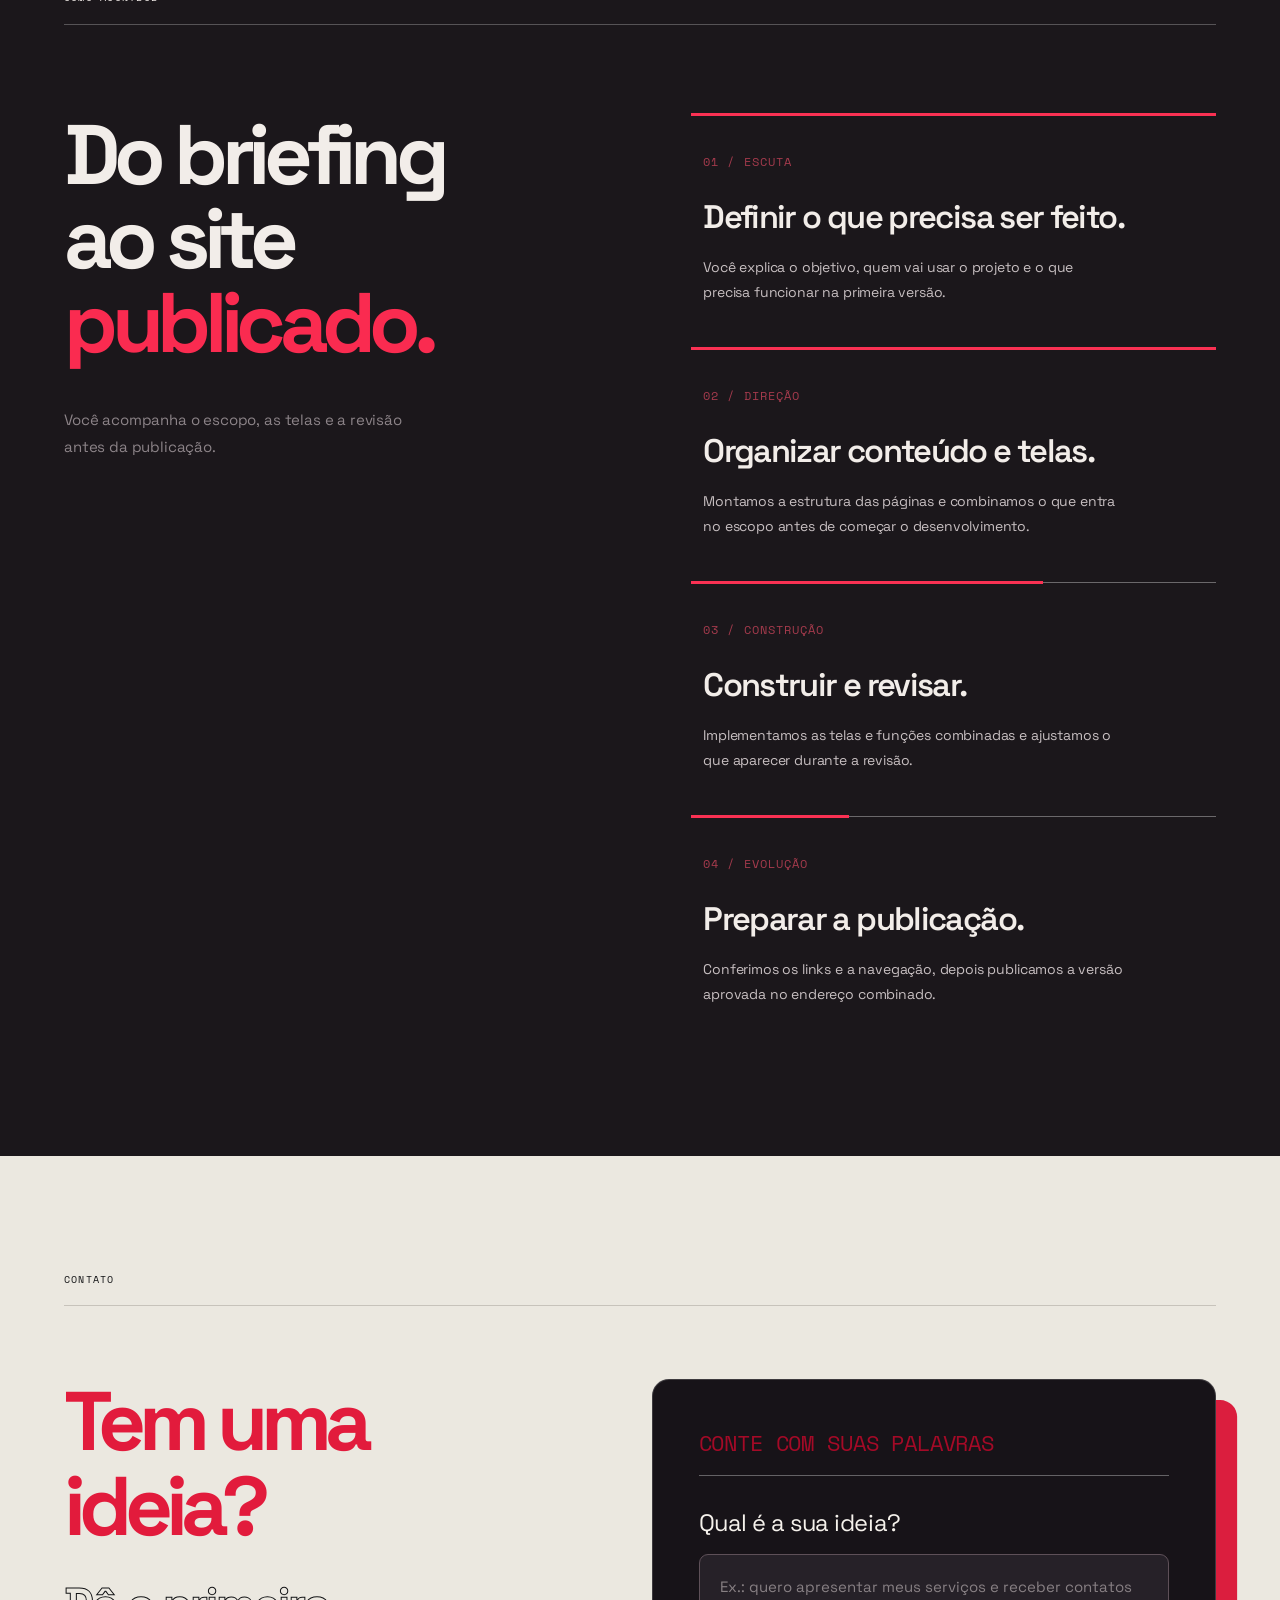
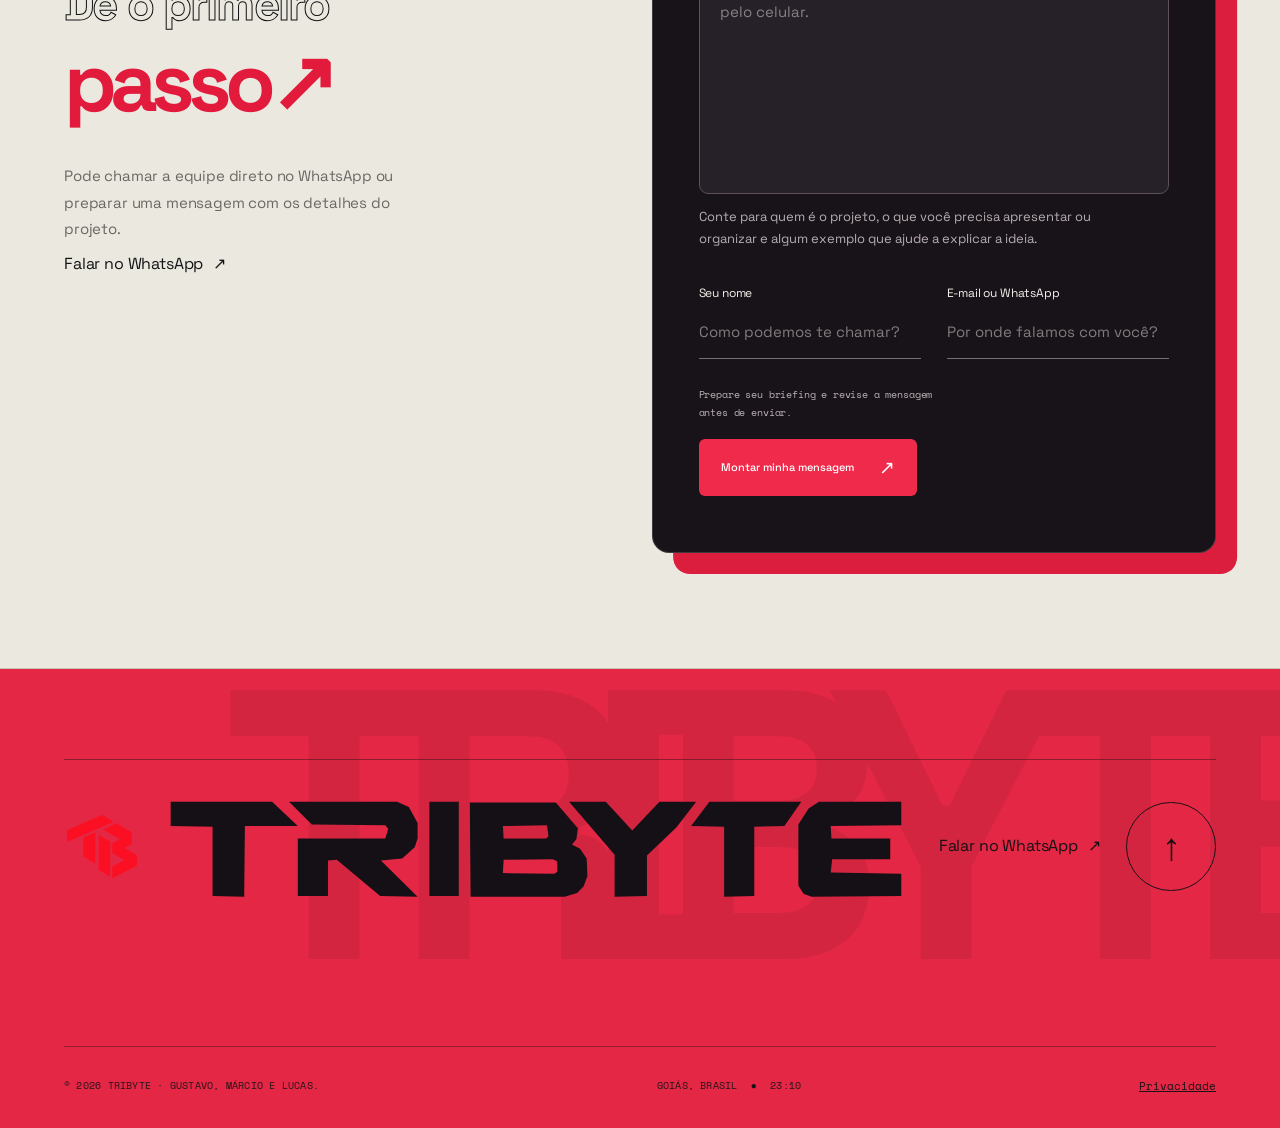
==== commit cf3d9421: "Improve team profiles and footer layout" ====
--- a/index.html
+++ b/index.html
@@ -123,7 +123,6 @@
             </div>
             <div class="hero-actions">
               <a class="button button-primary" href="https://wa.me/5562992106861?text=Ol%C3%A1%2C%20TRIBYTE!%20Quero%20conversar%20sobre%20um%20projeto." target="_blank" rel="noopener noreferrer">Falar sobre um projeto <span aria-hidden="true">↗</span></a>
-              <a class="hero-project-link" href="#projetos">Ver projetos <span aria-hidden="true">↓</span></a>
             </div>
           </div>
           <div class="hero-art tb-hero-art">
@@ -382,8 +381,8 @@
             </div>
             <div class="team-info">
               <h3>Gustavo de<br />Brito Vieira</h3>
-              <span>Full stack · foco em front-end</span>
-              <p class="team-bio">Estudo Desenvolvimento de Sistemas no SENAI e também trabalho com suporte e infraestrutura de TI. No Smart Class, participei da construção de um painel web ligado à automação da sala. Quero seguir como desenvolvedor full stack, com foco maior em front-end.</p>
+              <span>Full stack · interesse em back-end</span>
+              <p class="team-bio">Estudo Desenvolvimento de Sistemas no SENAI e também trabalho com suporte e infraestrutura de TI. No Smart Class, participei do desenvolvimento do painel ligado aos sensores e controles da sala. Quero atuar como desenvolvedor full stack e gosto especialmente de back-end.</p>
               <button class="button button-primary profile-open" type="button" data-profile aria-haspopup="dialog" aria-controls="profile-dialog">Explorar perfil <span aria-hidden="true">↗</span></button>
 
             </div>
@@ -406,7 +405,7 @@
             <div class="team-info">
               <h3>Márcio<br />Andrey</h3>
               <span>Desenvolvimento web · Vio Finanças</span>
-              <p class="team-bio">Estudo Desenvolvimento de Sistemas no SENAI. Participei do Smart Class, um painel ligado à automação com Arduino, e estou desenvolvendo o Vio Finanças, projeto pessoal de organização financeira.</p>
+              <p class="team-bio">Estudo Desenvolvimento de Sistemas no SENAI e participei do Smart Class, projeto que reúne um painel web e automação de sala com Arduino. Também estou desenvolvendo o Vio Finanças, um projeto pessoal de organização financeira.</p>
               <button class="button button-primary profile-open" type="button" data-profile aria-haspopup="dialog" aria-controls="profile-dialog">Explorar perfil <span aria-hidden="true">↗</span></button>
 
             </div>
@@ -423,7 +422,7 @@
             <div class="team-info">
               <h3>Lucas Duarte<br />Costa</h3>
               <span>Back-end · Java e JavaScript</span>
-              <p class="team-bio">Estudo Desenvolvimento de Sistemas no SENAI e me interesso por back-end, Java e JavaScript. No Smart Class, participei de um projeto que conecta o painel web aos sensores e controles da sala.</p>
+              <p class="team-bio">Estudo Desenvolvimento de Sistemas no SENAI e tenho interesse em back-end, Java e JavaScript. No Smart Class, participei do desenvolvimento do painel web que se conecta aos sensores e controles da sala.</p>
               <button class="button button-primary profile-open" type="button" data-profile aria-haspopup="dialog" aria-controls="profile-dialog">Explorar perfil <span aria-hidden="true">↗</span></button>
 
             </div>
--- a/styles.css
+++ b/styles.css
@@ -5944,3 +5944,100 @@
   .site-footer .footer-mark { width: 32px; }
   .site-footer .footer-bottom { gap: 12px; }
 }
+
+/* Ajustes finais pedidos: cartões coerentes com a paleta, biografias visíveis
+   e contato do rodapé sempre separado do lettering. */
+.studio .team-grid > .team-card,
+.studio .team-grid > .team-card:first-child {
+  background: var(--rx-white) !important;
+  color: var(--rx-ink) !important;
+  border-color: var(--rx-line);
+  box-shadow: 0 16px 45px #00000012;
+}
+.studio .team-grid > .team-card .team-info,
+.studio .team-grid > .team-card:first-child .team-info,
+.studio .team-grid > .team-card .team-footer,
+.studio .team-grid > .team-card:first-child .team-footer {
+  color: var(--rx-ink) !important;
+}
+.studio .team-grid > .team-card .team-info > .team-bio {
+  display: block !important;
+  margin: 2px 0 10px;
+  color: inherit;
+  opacity: .82;
+  font: 13px/1.6 var(--rx-display);
+  letter-spacing: 0;
+  text-wrap: pretty;
+}
+.studio .team-grid > .team-card .profile-open {
+  background: var(--rx-red) !important;
+  color: #fff !important;
+}
+
+/* No rodapé largo, lettering e contatos usam colunas próprias; o CTA não
+   fica desenhado por cima da palavra TRIBYTE. */
+.site-footer .footer-top {
+  display: grid;
+  grid-template-columns: minmax(0, 1fr) max-content max-content;
+  grid-template-areas: "wordmark contact top";
+  align-items: center;
+  gap: clamp(14px, 2vw, 28px);
+}
+.site-footer .footer-wordmark {
+  grid-area: wordmark;
+  display: flex;
+  align-items: center;
+  width: 100%;
+  min-width: 0;
+  gap: clamp(8px, 1.2vw, 18px);
+}
+.site-footer .footer-mark {
+  width: clamp(48px, 6vw, 96px);
+  height: auto;
+  flex: 0 0 auto;
+}
+.site-footer .footer-wordmark .footer-lettering {
+  width: 0;
+  min-width: 0;
+  max-width: none;
+  flex: 1 1 0;
+  height: auto;
+  aspect-ratio: 1030 / 155;
+}
+.site-footer .footer-top .footer-contact-link {
+  grid-area: contact;
+  justify-self: end;
+  position: relative;
+  z-index: 2;
+  white-space: nowrap;
+}
+.site-footer .footer-top .back-top {
+  grid-area: top;
+  justify-self: end;
+  flex: none;
+}
+
+@media (max-width: 800px) {
+  .site-footer .footer-top {
+    grid-template-columns: minmax(0, 1fr) 48px;
+    grid-template-areas: "wordmark top" "contact contact";
+    gap: 22px 16px;
+  }
+  .site-footer .footer-mark { width: clamp(34px, 6vw, 48px); }
+  .site-footer .footer-top .footer-contact-link {
+    justify-self: start;
+    width: max-content;
+    max-width: 100%;
+    min-height: 44px;
+    font-size: 12px;
+  }
+  .site-footer .footer-top .back-top {
+    width: 48px;
+    height: 48px;
+    font-size: 24px;
+  }
+}
+@media (max-width: 420px) {
+  .site-footer .footer-top { gap: 18px 12px; }
+  .site-footer .footer-mark { width: 32px; }
+}
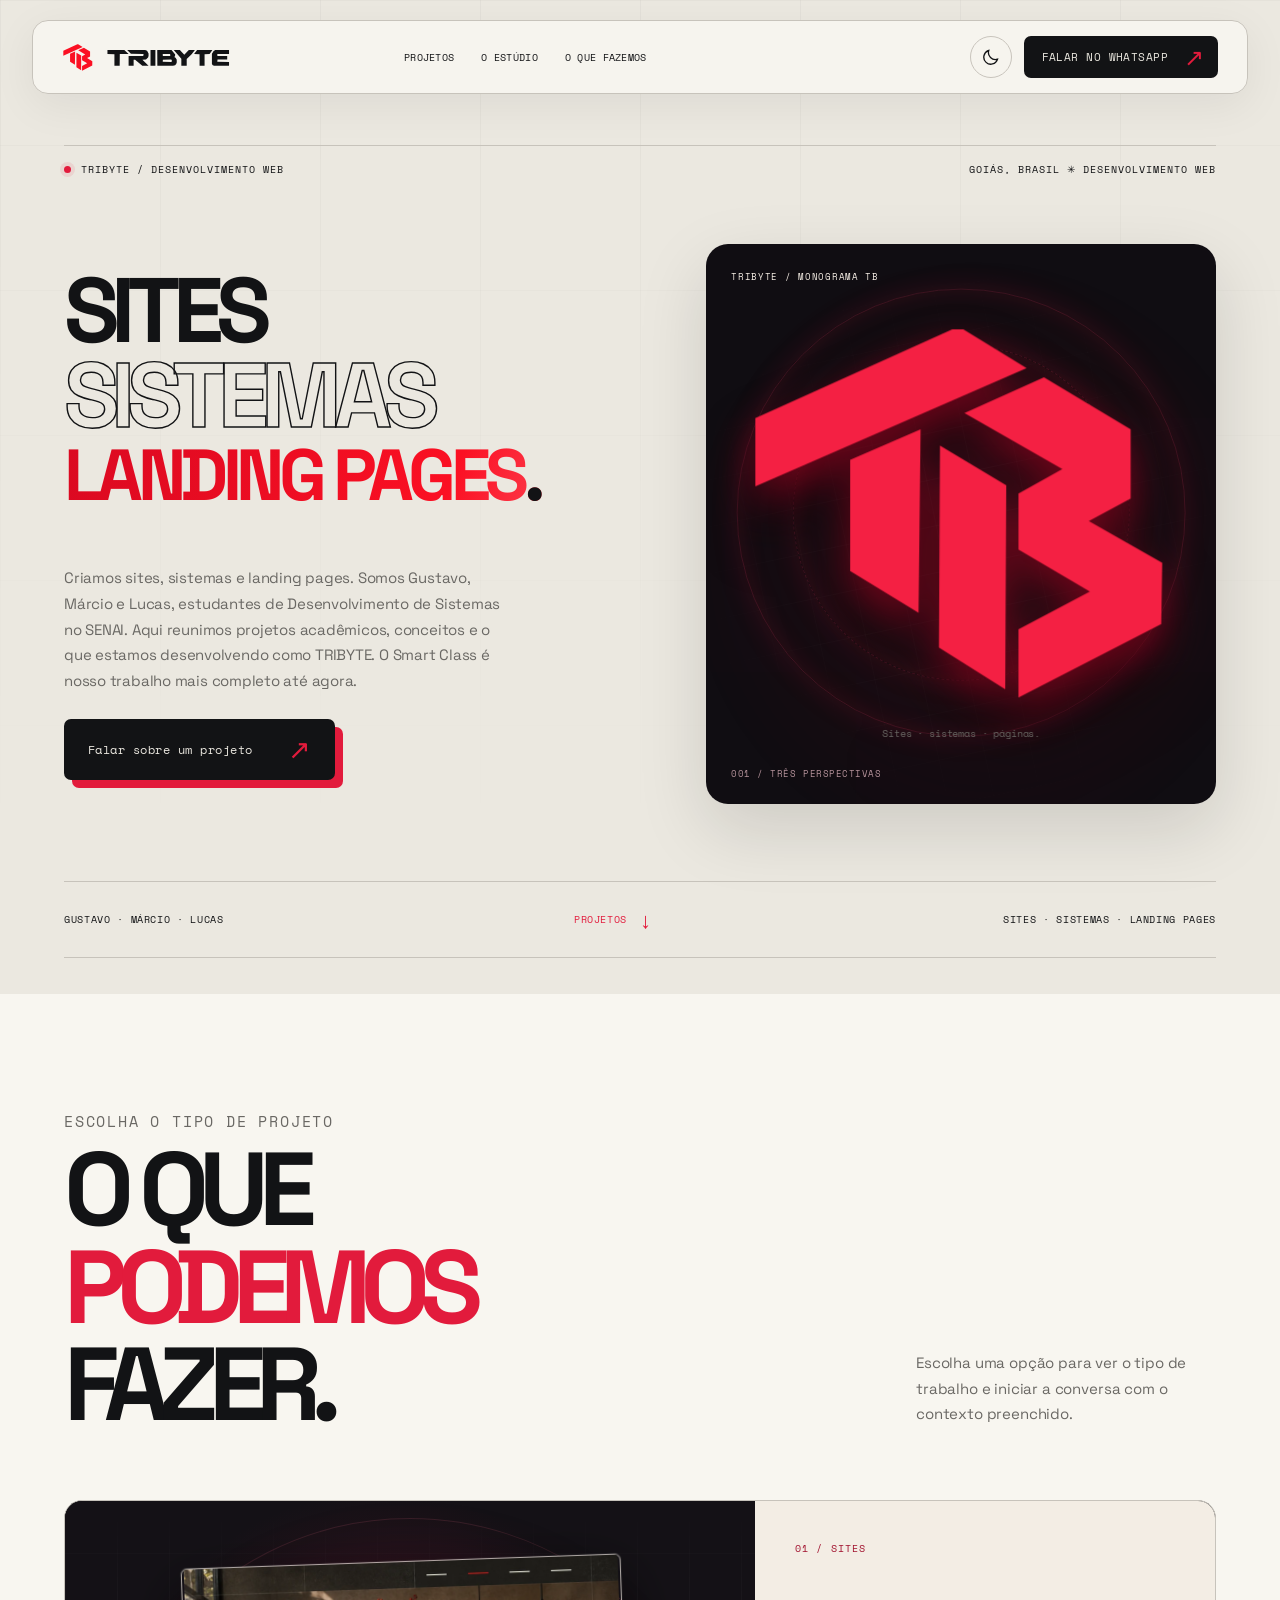
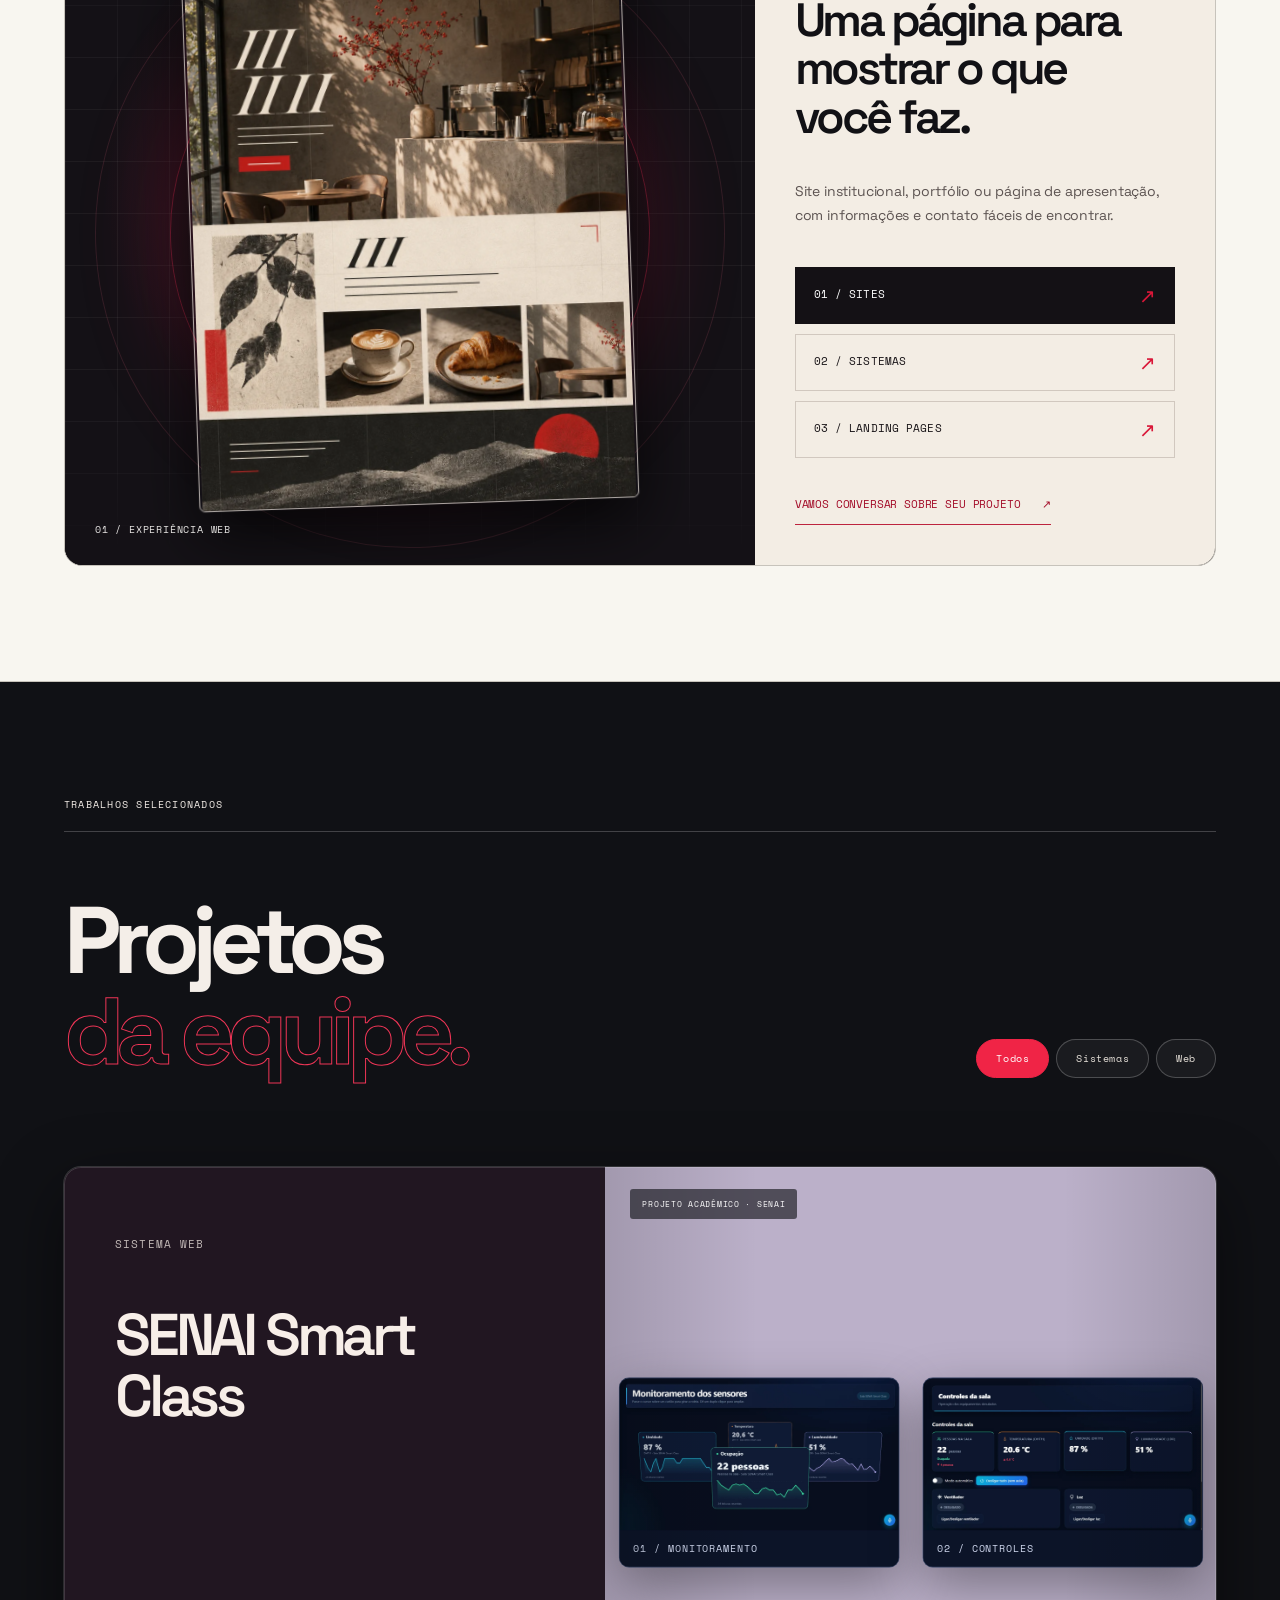
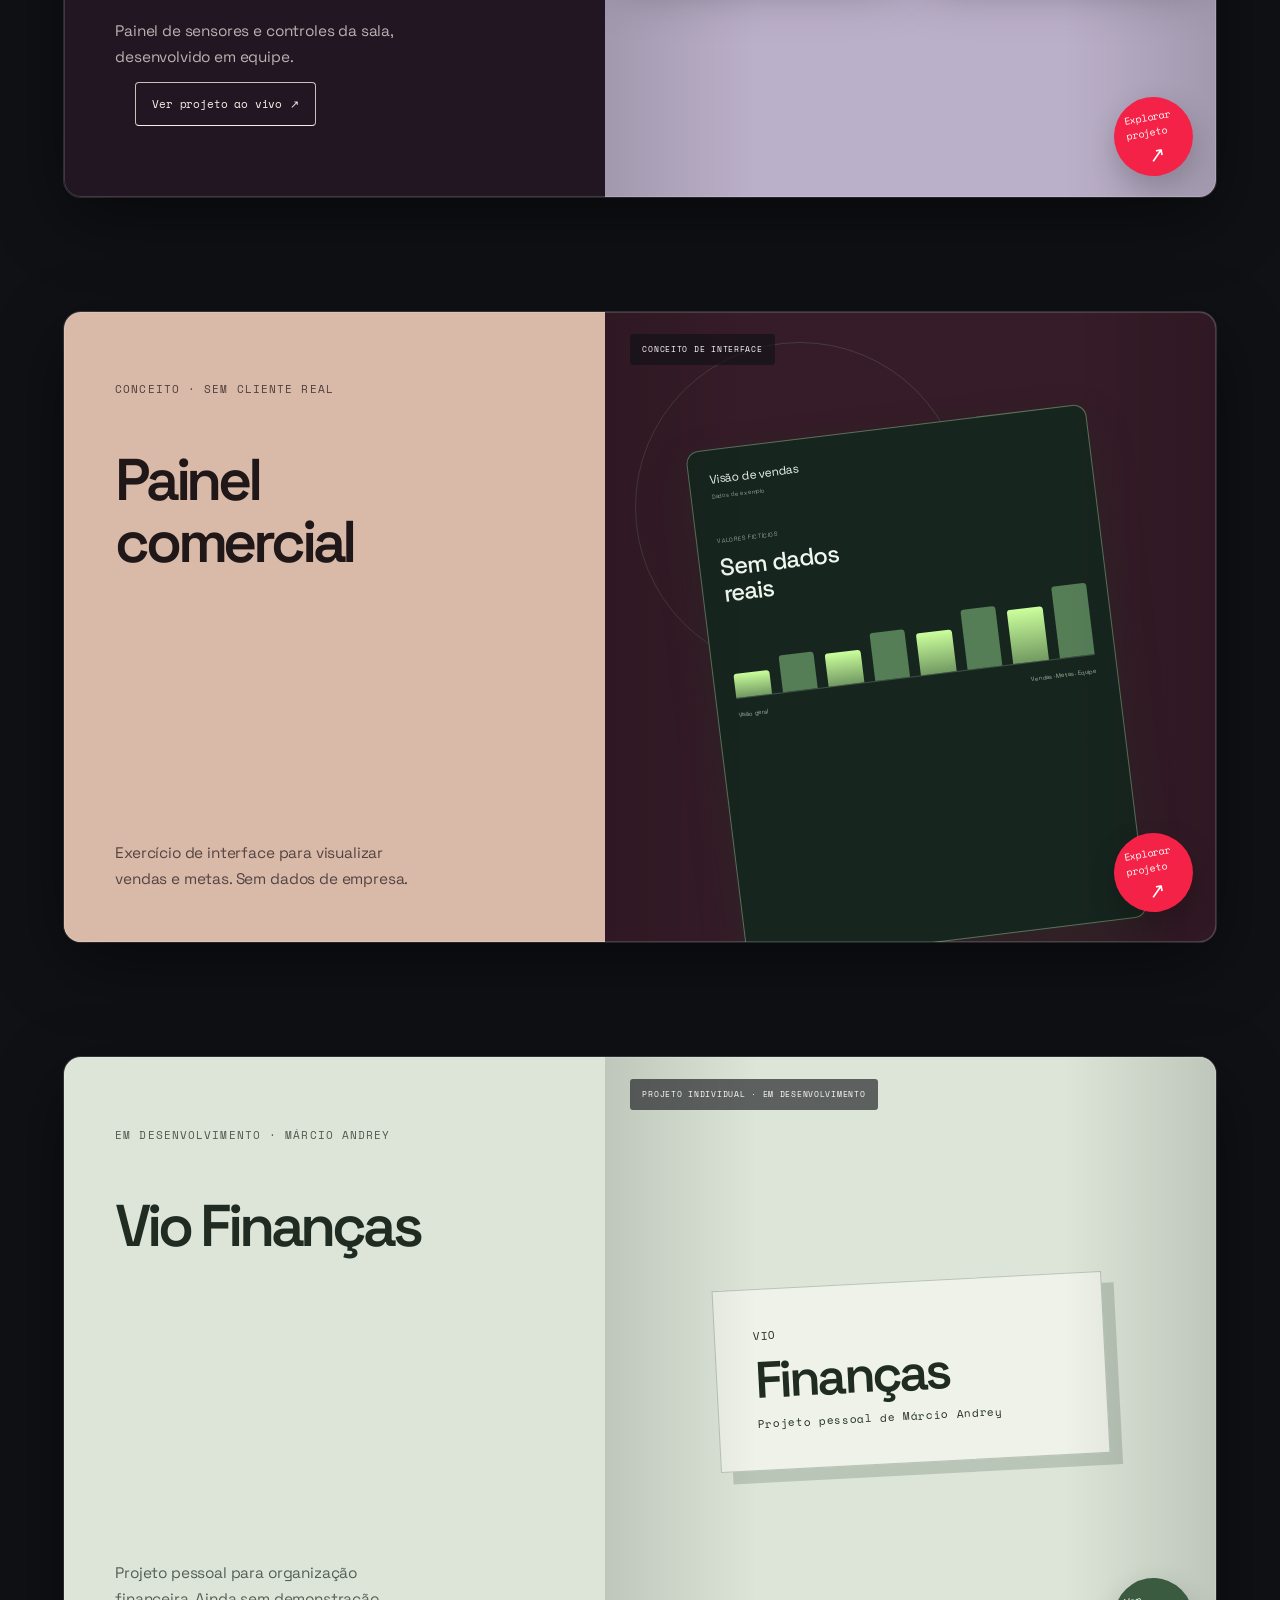
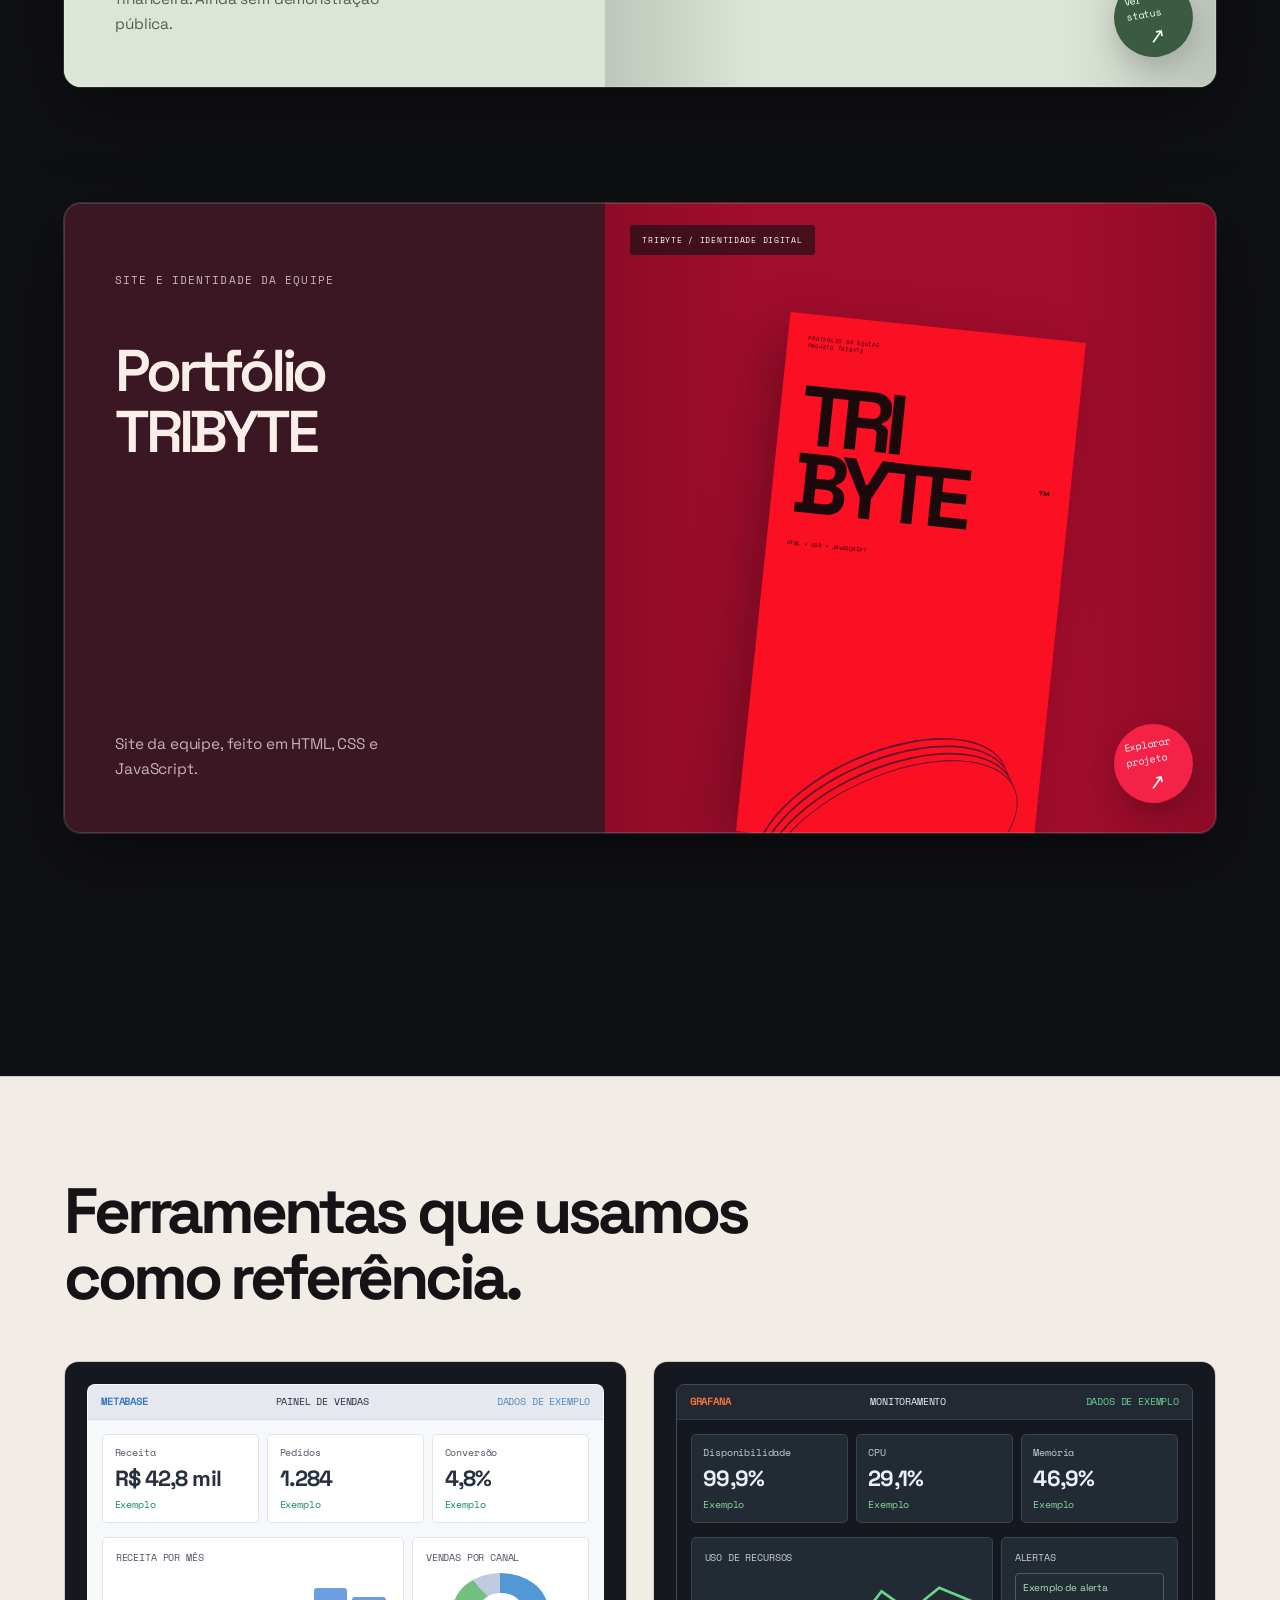
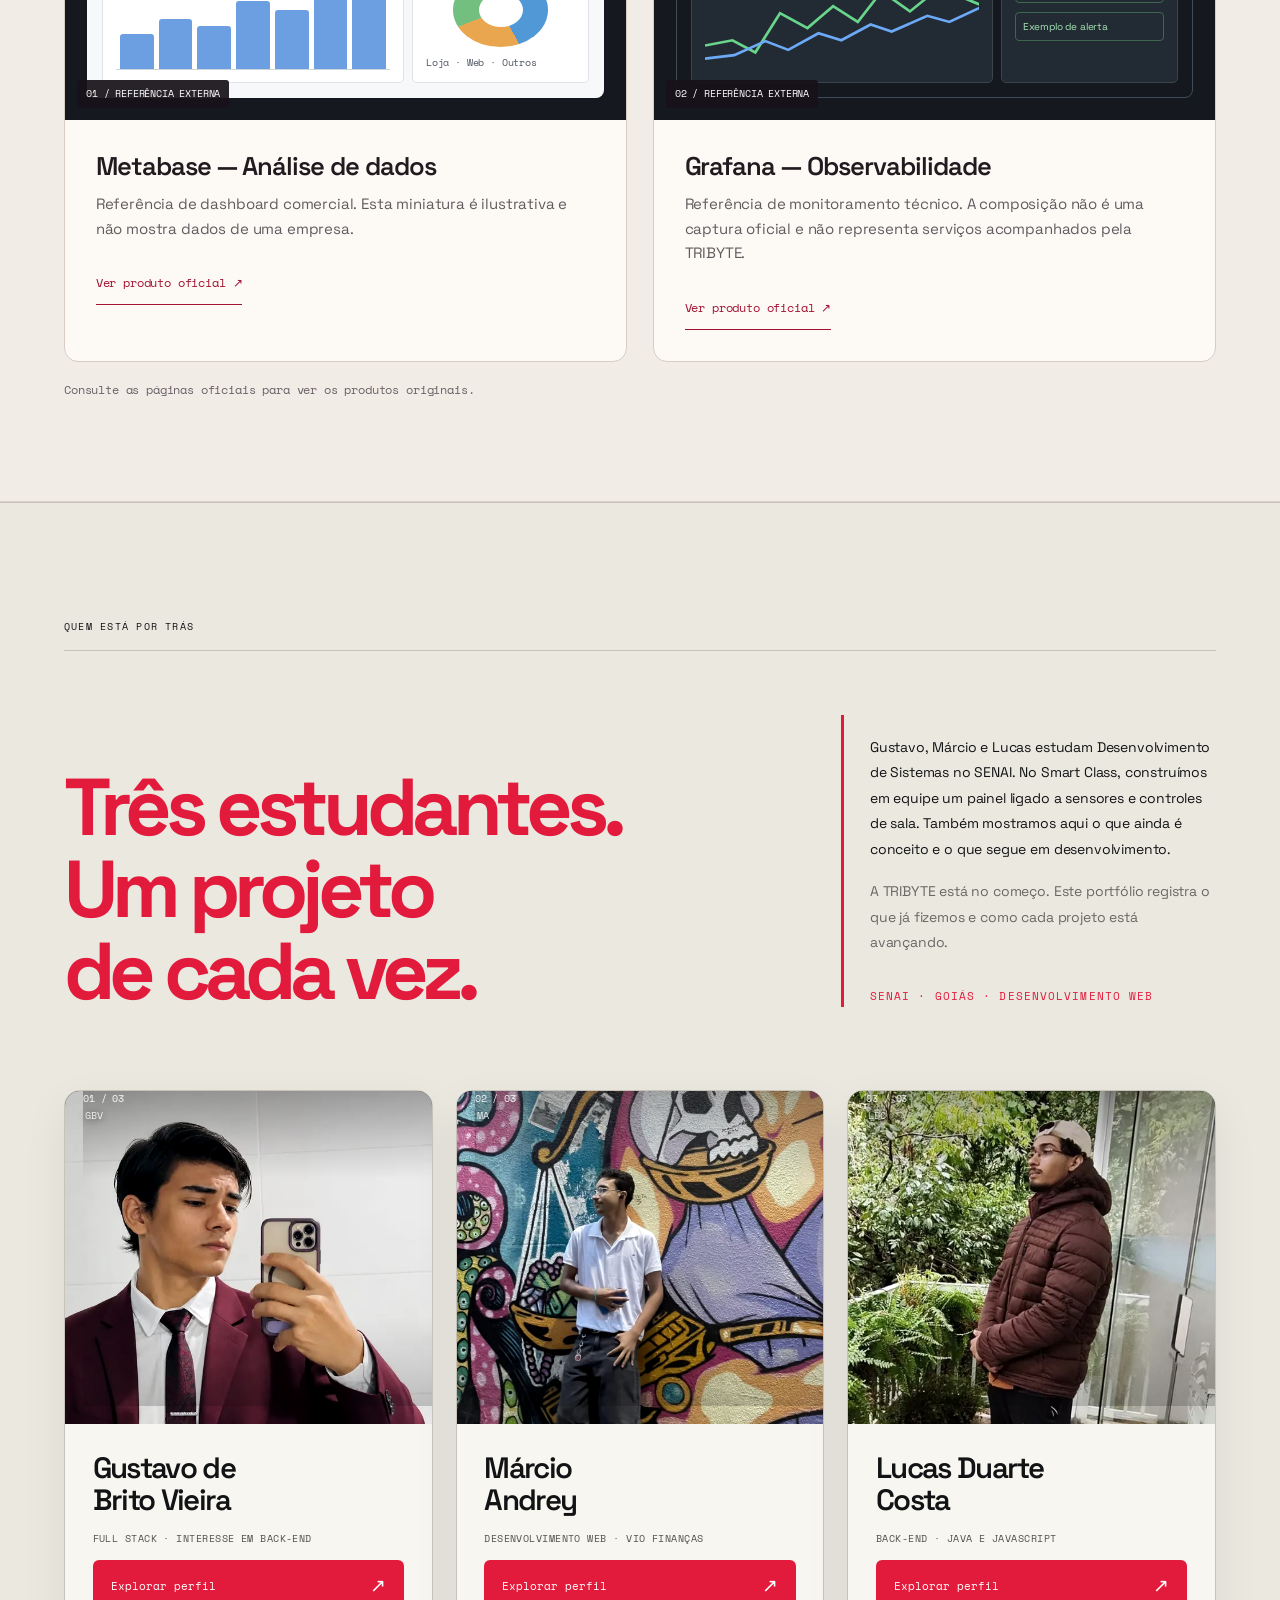
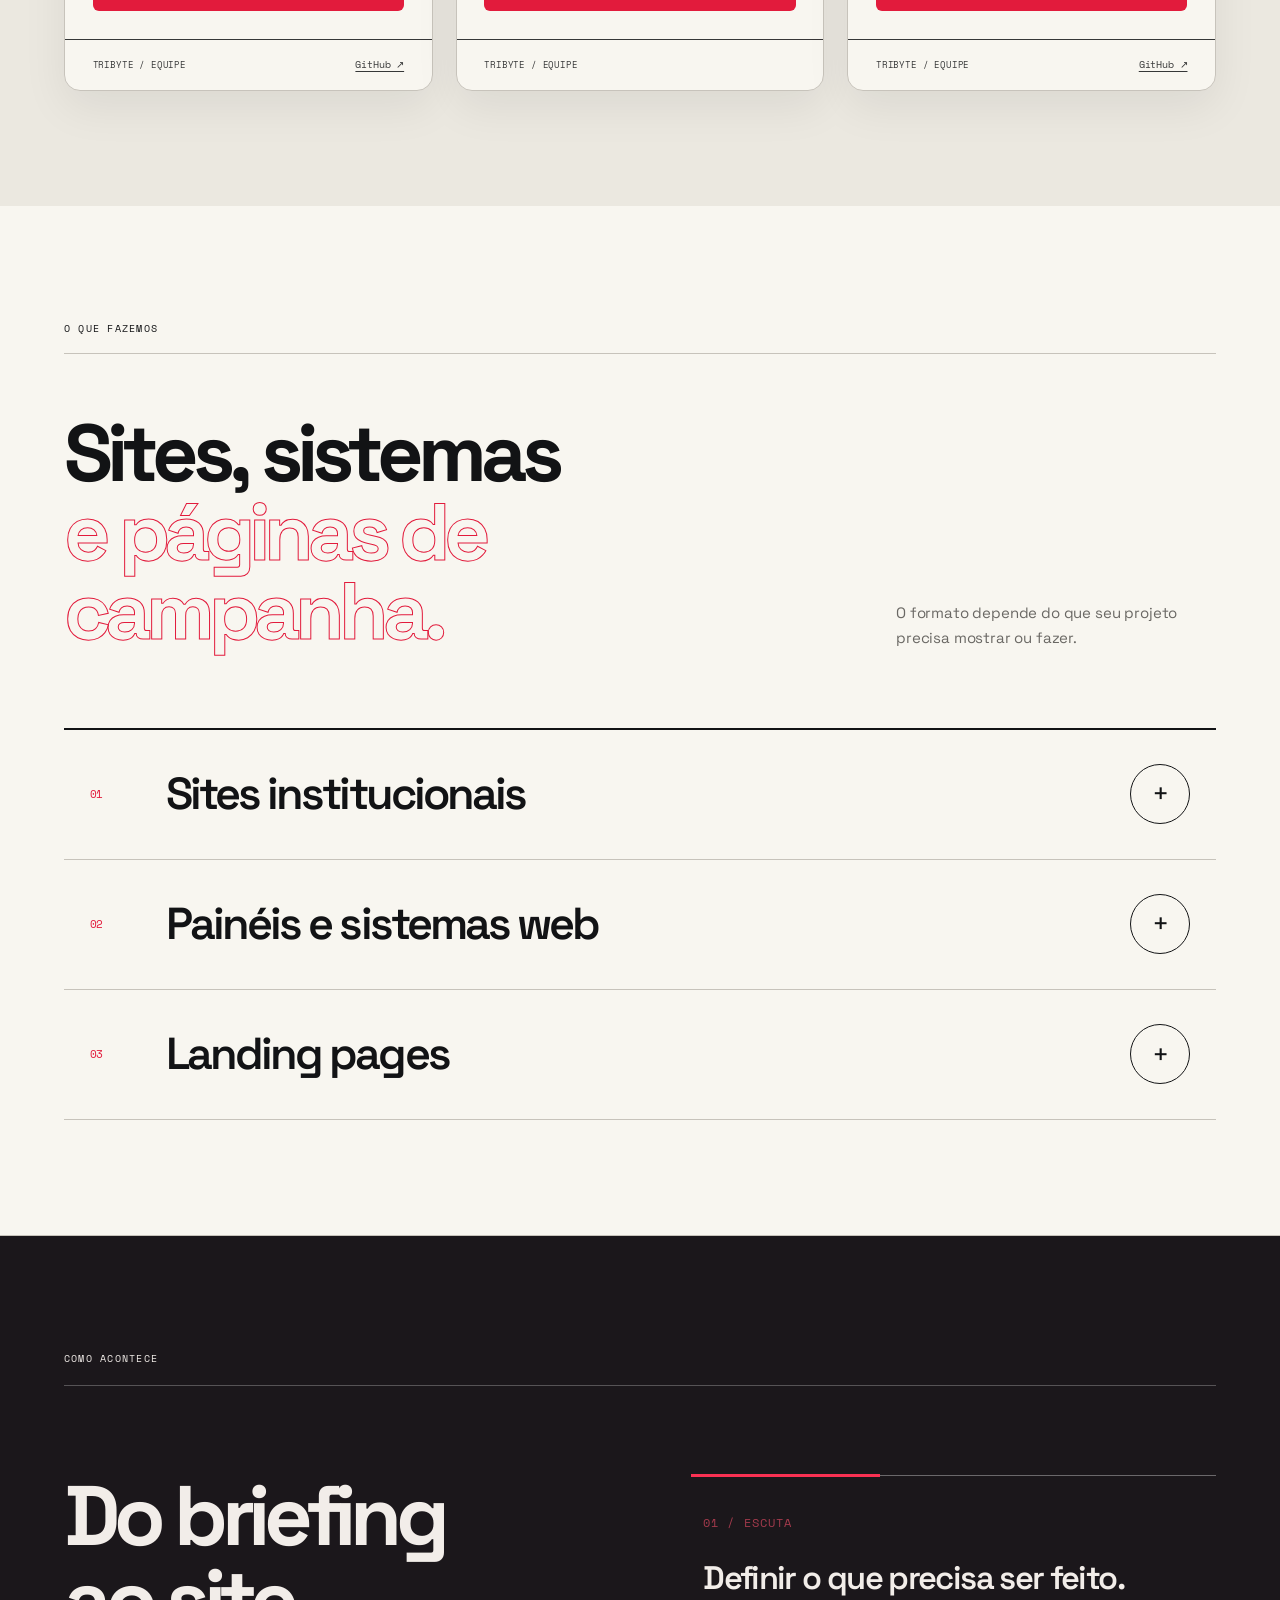
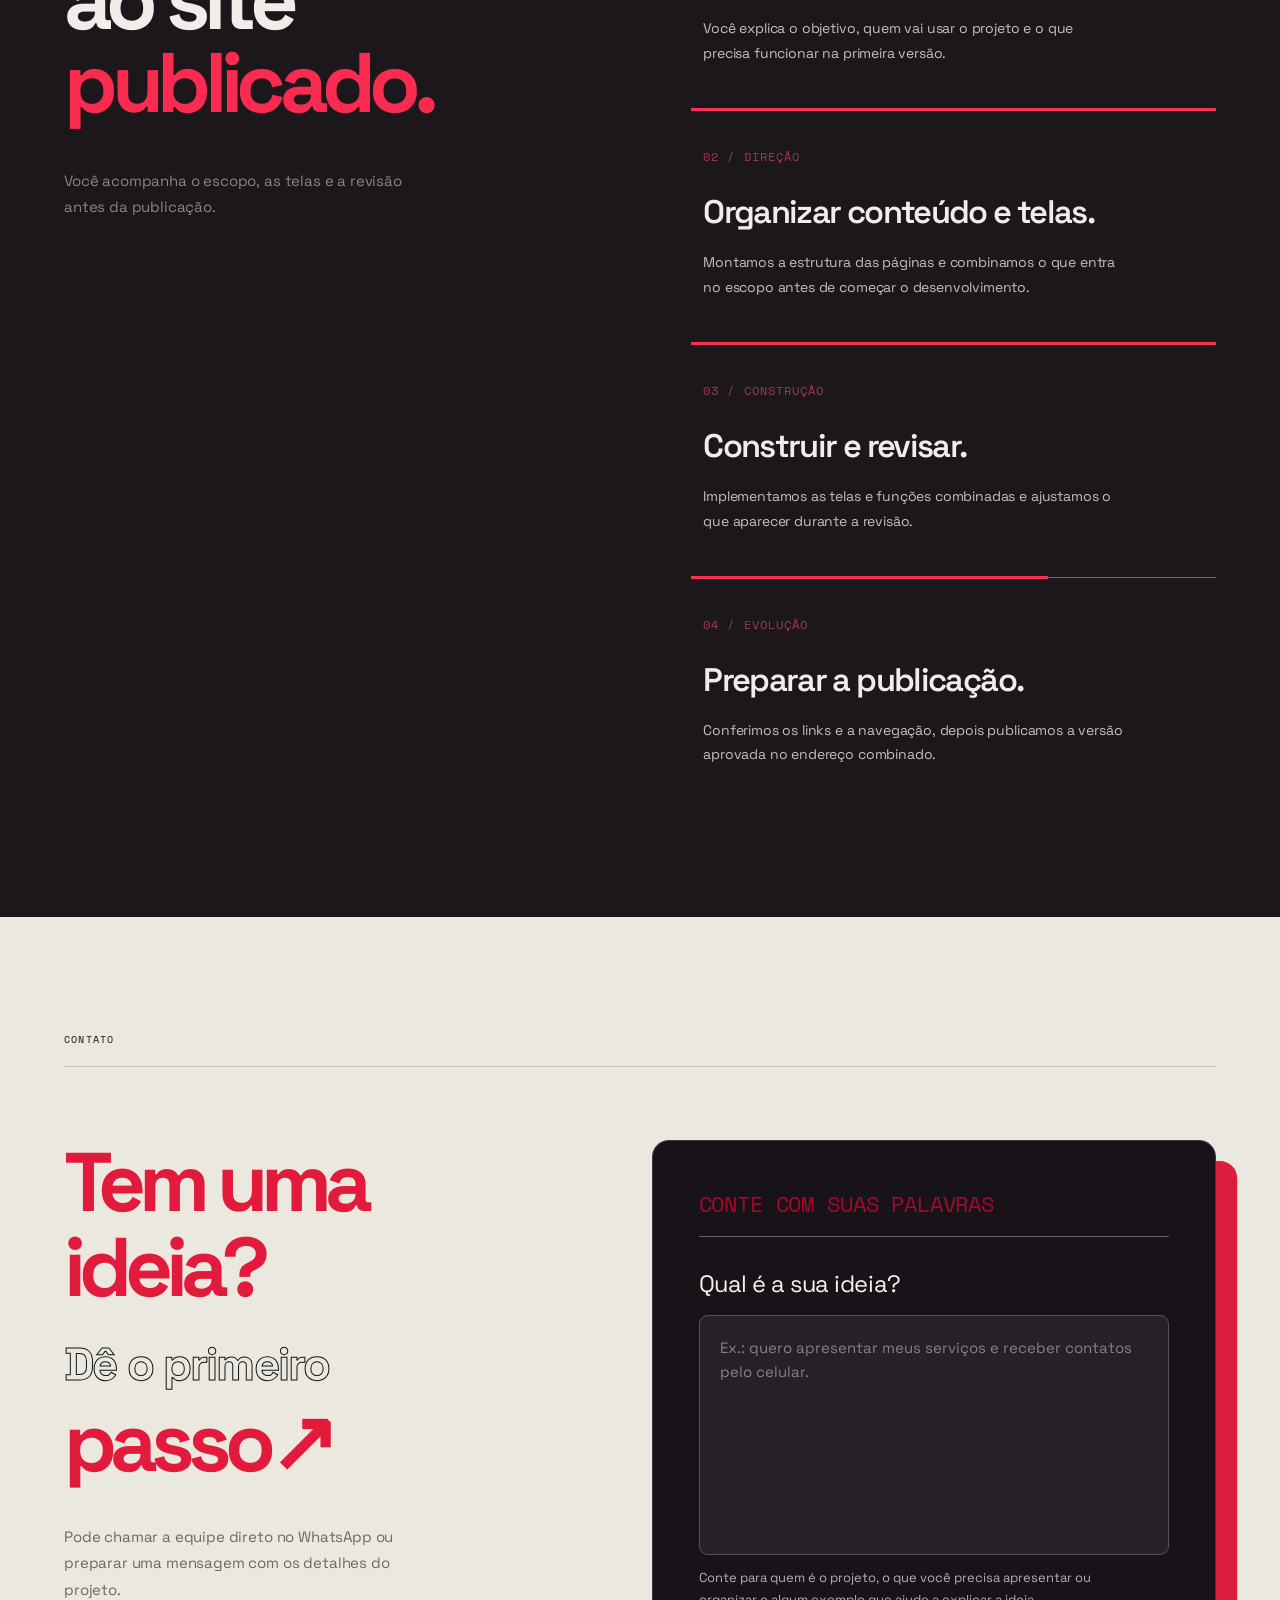
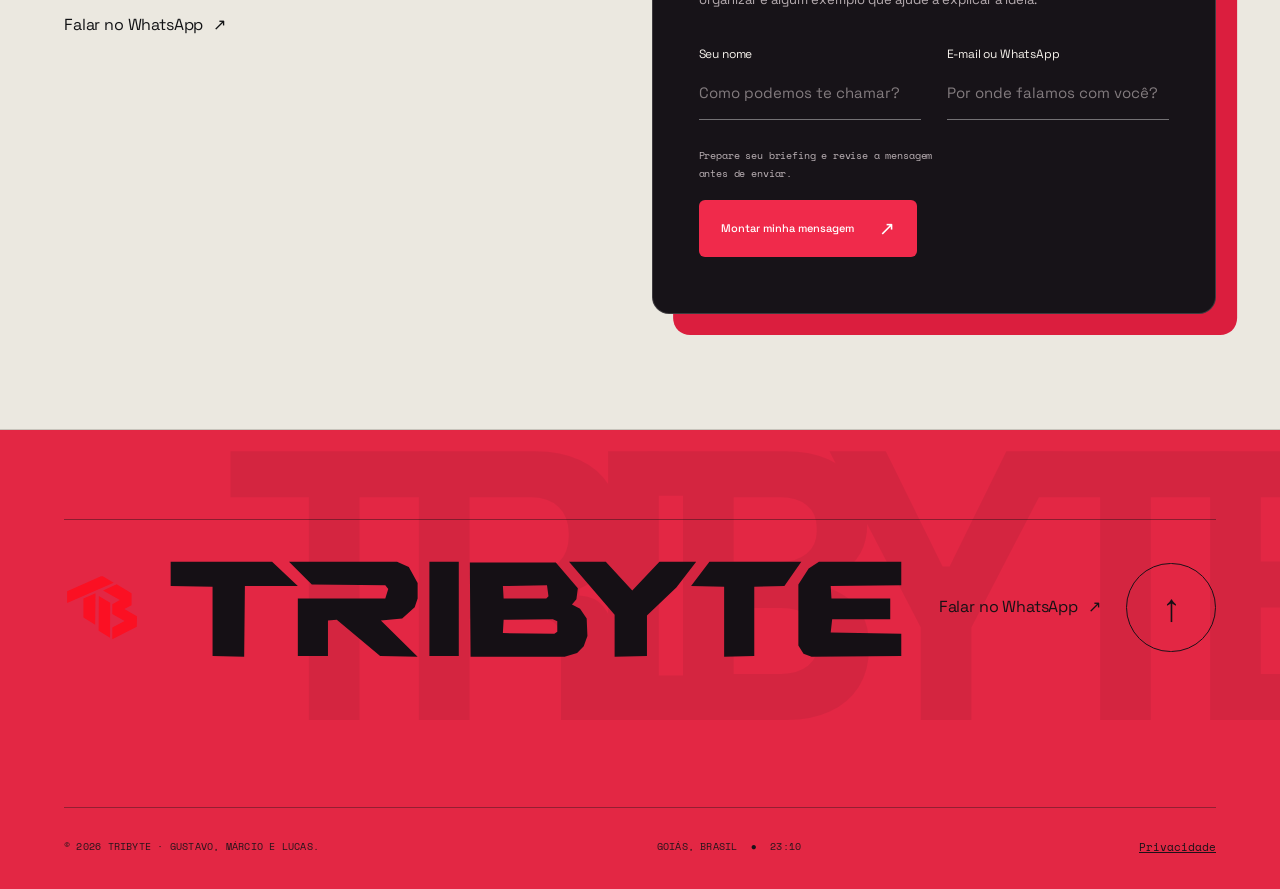
==== commit 4e0f2c8c: "Remove extra copy and add service visuals" ====
--- a/index.html
+++ b/index.html
@@ -158,7 +158,7 @@
         <div class="rx-lab-visual">
           <div class="rx-lab-canvas" aria-hidden="true">
             <div class="rx-lab-orbit"></div>
-            <strong class="rx-lab-object" id="rx-lab-symbol">W.</strong>
+            <img class="rx-lab-image" id="rx-lab-image" src="assets/service-sites.webp" alt="" loading="lazy" decoding="async" />
             <span class="rx-lab-canvas-label" id="rx-lab-tag">01 / EXPERIÊNCIA WEB</span>
           </div>
           <div class="rx-lab-panel">
@@ -190,10 +190,6 @@
             Projetos<br /><span class="outline-text">da equipe.</span>
           </h2>
           <div class="project-heading-side">
-            <p>
-              Projeto acadêmico, conceito de interface, trabalho em andamento
-              e o site da TRIBYTE. Os status estão identificados em cada cartão.
-            </p>
             <div
               class="project-filters"
               role="group"
--- a/styles.css
+++ b/styles.css
@@ -4189,12 +4189,12 @@
  box-shadow:0 0 90px #c7134644,inset 0 0 75px #c7134622}
 .rx-lab-orbit::before,.rx-lab-orbit::after {content:"";position:absolute;inset:14%;border:1px dashed #ff708c66;border-radius:50%}
 .rx-lab-orbit::after {inset:-16%;border:1px solid #ff708c22}
-.rx-lab-object {position:relative;z-index:1;color:#fff;font-size:clamp(110px,18vw,350px);font-weight:700;letter-spacing:-.14em;line-height:1;transform:rotate(-14deg);text-shadow:15px 17px 0 #ba082f,29px 31px 32px #000b;
- transition:transform .9s var(--rx-ease),filter .7s}
-.rx-lab[data-active="sistemas"] .rx-lab-object {transform:rotate(0) scale(.8);letter-spacing:-.1em}
-.rx-lab[data-active="landing"] .rx-lab-object {transform:rotate(14deg) scale(1.05)}
-.rx-lab[data-active="sistemas"] .rx-lab-canvas {background:radial-gradient(ellipse at 46% 46%,#173e54,transparent 58%),#11151d}
-.rx-lab[data-active="landing"] .rx-lab-canvas {background:radial-gradient(ellipse at 46% 46%,#603626,transparent 58%),#19120f}
+.rx-lab-image {position:relative;z-index:2;display:block;width:min(78%,440px);height:auto;max-height:82%;object-fit:contain;
+ border:1px solid #f6eee7a8;border-radius:6px;box-shadow:0 24px 64px #000b,0 0 0 1px #ffffff12;
+ transform:translate3d(var(--rx-art-x,0px),var(--rx-art-y,0px),0) rotate(-2deg);
+ transition:transform .7s var(--rx-ease),filter .45s,opacity .35s}
+.rx-lab[data-active="sistemas"] .rx-lab-image {transform:translate3d(var(--rx-art-x,0px),var(--rx-art-y,0px),0) rotate(0) scale(.96)}
+.rx-lab[data-active="landing"] .rx-lab-image {transform:translate3d(var(--rx-art-x,0px),var(--rx-art-y,0px),0) rotate(2deg) scale(1.01)}
 .rx-lab-canvas-label {position:absolute;left:30px;bottom:28px;font:10px var(--rx-mono);color:#e8e6e4;z-index:3;letter-spacing:.08em}
 .rx-lab-panel {display:flex;flex-direction:column;justify-content:space-between;padding:clamp(28px,3.5vw,65px);
  background:#f3ede4;color:#111115}
@@ -4475,7 +4475,6 @@
  .rx-lab-head p {margin-top:25px}
  .rx-lab-visual {grid-template-columns:1fr;min-height:0}
  .rx-lab-canvas {min-height:380px}
- .rx-lab-object {font-size:200px}
  .rx-lab-panel {min-height:440px;gap:30px}
  .rx-lab-panel h3 {font-size:54px}
  .projects {padding-block:100px}
@@ -4532,7 +4531,6 @@
  .hero-bottom a {font-size:9px}
  .rx-lab-head h2 {font-size:clamp(48px,12vw,75px)}
  .rx-lab-canvas {min-height:310px}
- .rx-lab-object {font-size:158px}
  .rx-lab-panel {padding:26px;min-height:460px}
  .rx-lab-panel h3 {font-size:50px}
  .rx-lab-options button {font-size:11px;min-height:54px}
@@ -4568,7 +4566,7 @@
 @media (prefers-reduced-motion:reduce){
  *,*::before,*::after {scroll-behavior:auto}
  .hero-art::before,.rx-portal-ring,.hero h1 .red-type {animation:none!important}
- .project-open,.rx-lab-object,.team-photo {transform:none!important;transition:none!important}
+ .project-open,.rx-lab-image,.team-photo {transform:none!important;transition:none!important}
  .project-card {position:relative;top:auto}
  .rx-lab-orbit {transform:translate(-50%,-50%)}
 }
@@ -5520,29 +5518,14 @@
   padding: clamp(72px, 8vw, 124px) var(--rx-margin, 5vw);
 }
 .system-references .refs-header {
-  display: flex;
-  align-items: end;
-  justify-content: space-between;
-  gap: 42px;
+  display: block;
   margin-bottom: clamp(32px, 4vw, 58px);
-}
-.system-references .refs-eyebrow {
-  display: block;
-  margin-bottom: 16px;
-  color: #a21735;
-  font: 11px/1.5 var(--mono, monospace);
-  letter-spacing: .06em;
 }
 .system-references h2 {
   max-width: 17ch;
   color: #151316;
   font: 700 clamp(38px, 5vw, 72px)/1.02 var(--display, Arial, sans-serif);
   letter-spacing: -.065em;
-}
-.system-references .refs-header > p {
-  max-width: 48ch;
-  color: #625b5e;
-  font: 16px/1.65 var(--display, Arial, sans-serif);
 }
 .system-references .refs-grid {
   display: grid;
@@ -5757,7 +5740,6 @@
 }
 :root[data-theme="dark"] .system-references h2,
 :root[data-theme="dark"] .system-references .ref-body h3 { color: #fff; }
-:root[data-theme="dark"] .system-references .refs-header > p,
 :root[data-theme="dark"] .system-references .refs-note { color: #c3b8bd; }
 :root[data-theme="dark"] .system-references .ref-card {
   border-color: #514550;
@@ -5766,7 +5748,6 @@
 :root[data-theme="dark"] .system-references .ref-body p { color: #cec0c7; }
 @media (max-width: 900px) {
   .system-references .refs-header { display: block; }
-  .system-references .refs-header > p { margin-top: 18px; }
   .system-references .refs-grid { grid-template-columns: 1fr; }
 }
 @media (max-width: 540px) {
@@ -5945,8 +5926,8 @@
   .site-footer .footer-bottom { gap: 12px; }
 }
 
-/* Ajustes finais pedidos: cartões coerentes com a paleta, biografias visíveis
-   e contato do rodapé sempre separado do lettering. */
+/* Ajustes finais pedidos: cartões coerentes com a paleta, biografias no perfil
+   e contato do rodapé separado do lettering. */
 .studio .team-grid > .team-card,
 .studio .team-grid > .team-card:first-child {
   background: var(--rx-white) !important;
@@ -5959,15 +5940,6 @@
 .studio .team-grid > .team-card .team-footer,
 .studio .team-grid > .team-card:first-child .team-footer {
   color: var(--rx-ink) !important;
-}
-.studio .team-grid > .team-card .team-info > .team-bio {
-  display: block !important;
-  margin: 2px 0 10px;
-  color: inherit;
-  opacity: .82;
-  font: 13px/1.6 var(--rx-display);
-  letter-spacing: 0;
-  text-wrap: pretty;
 }
 .studio .team-grid > .team-card .profile-open {
   background: var(--rx-red) !important;
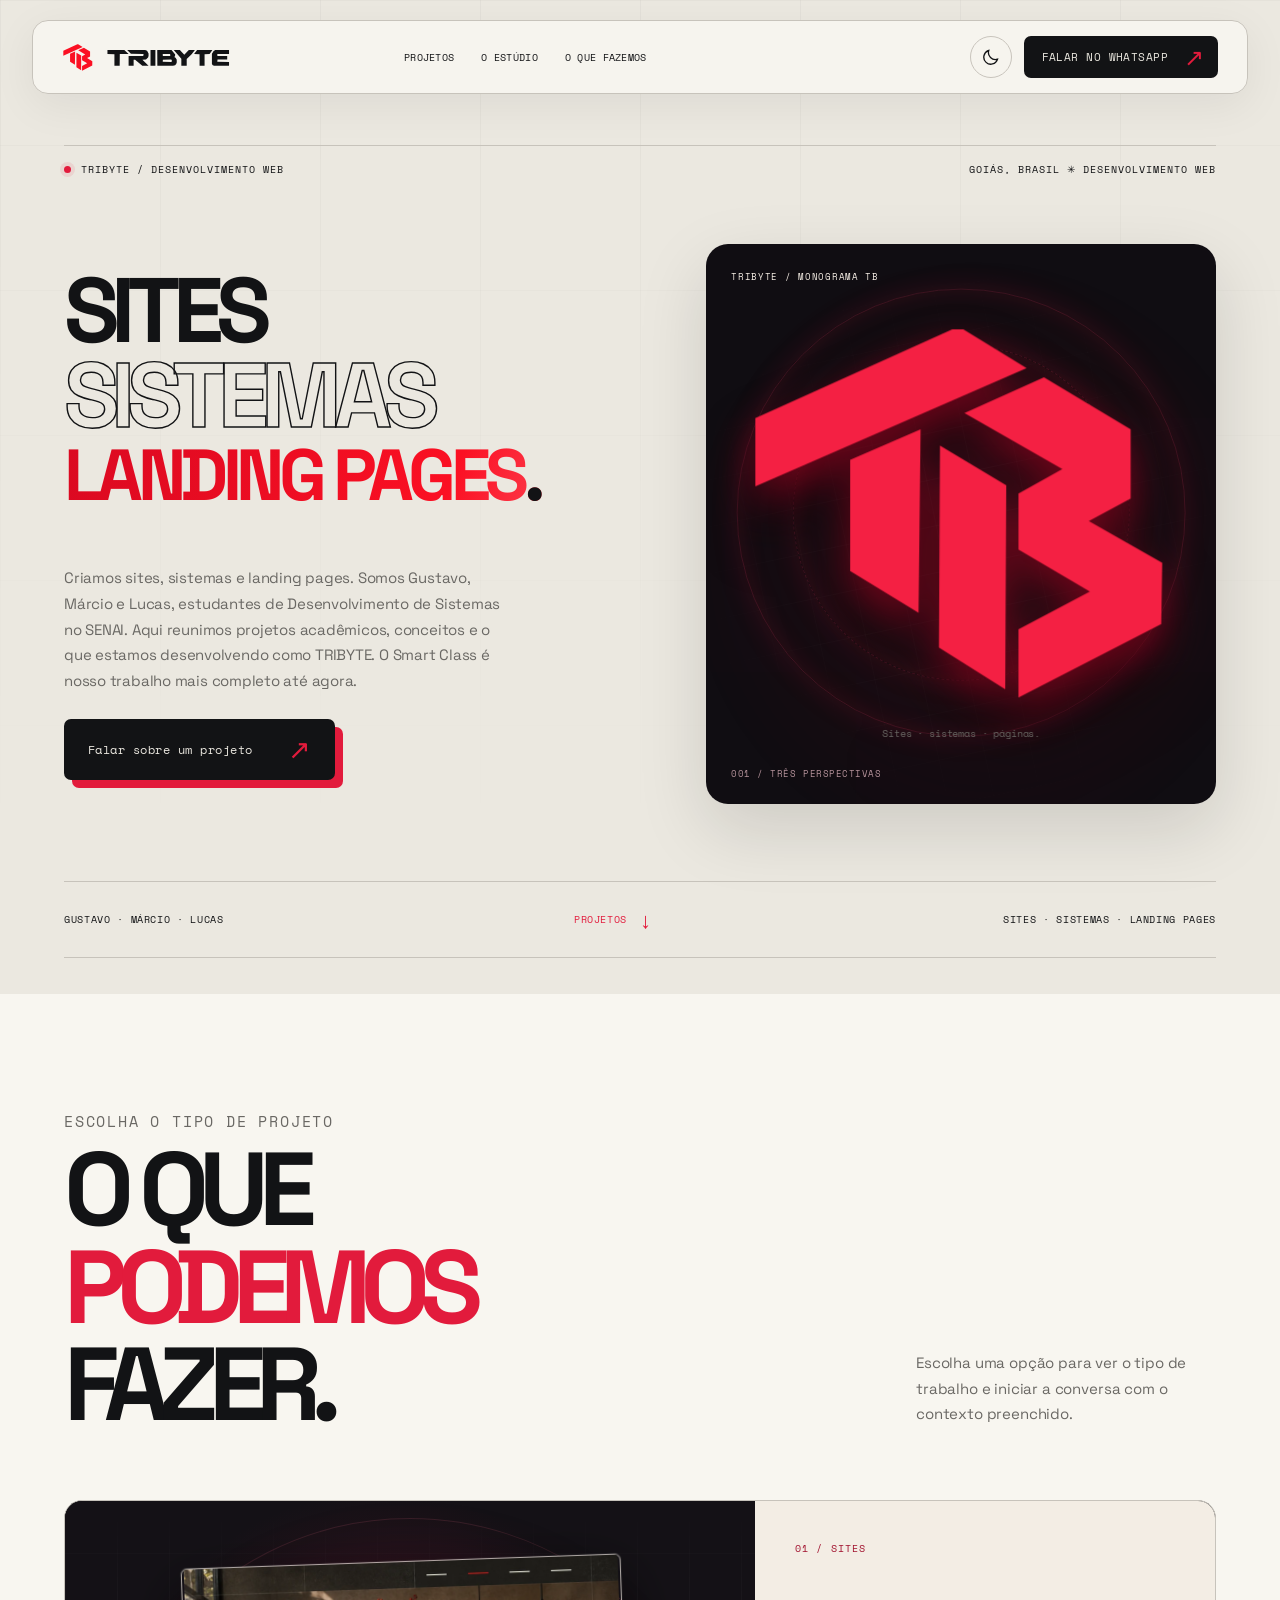
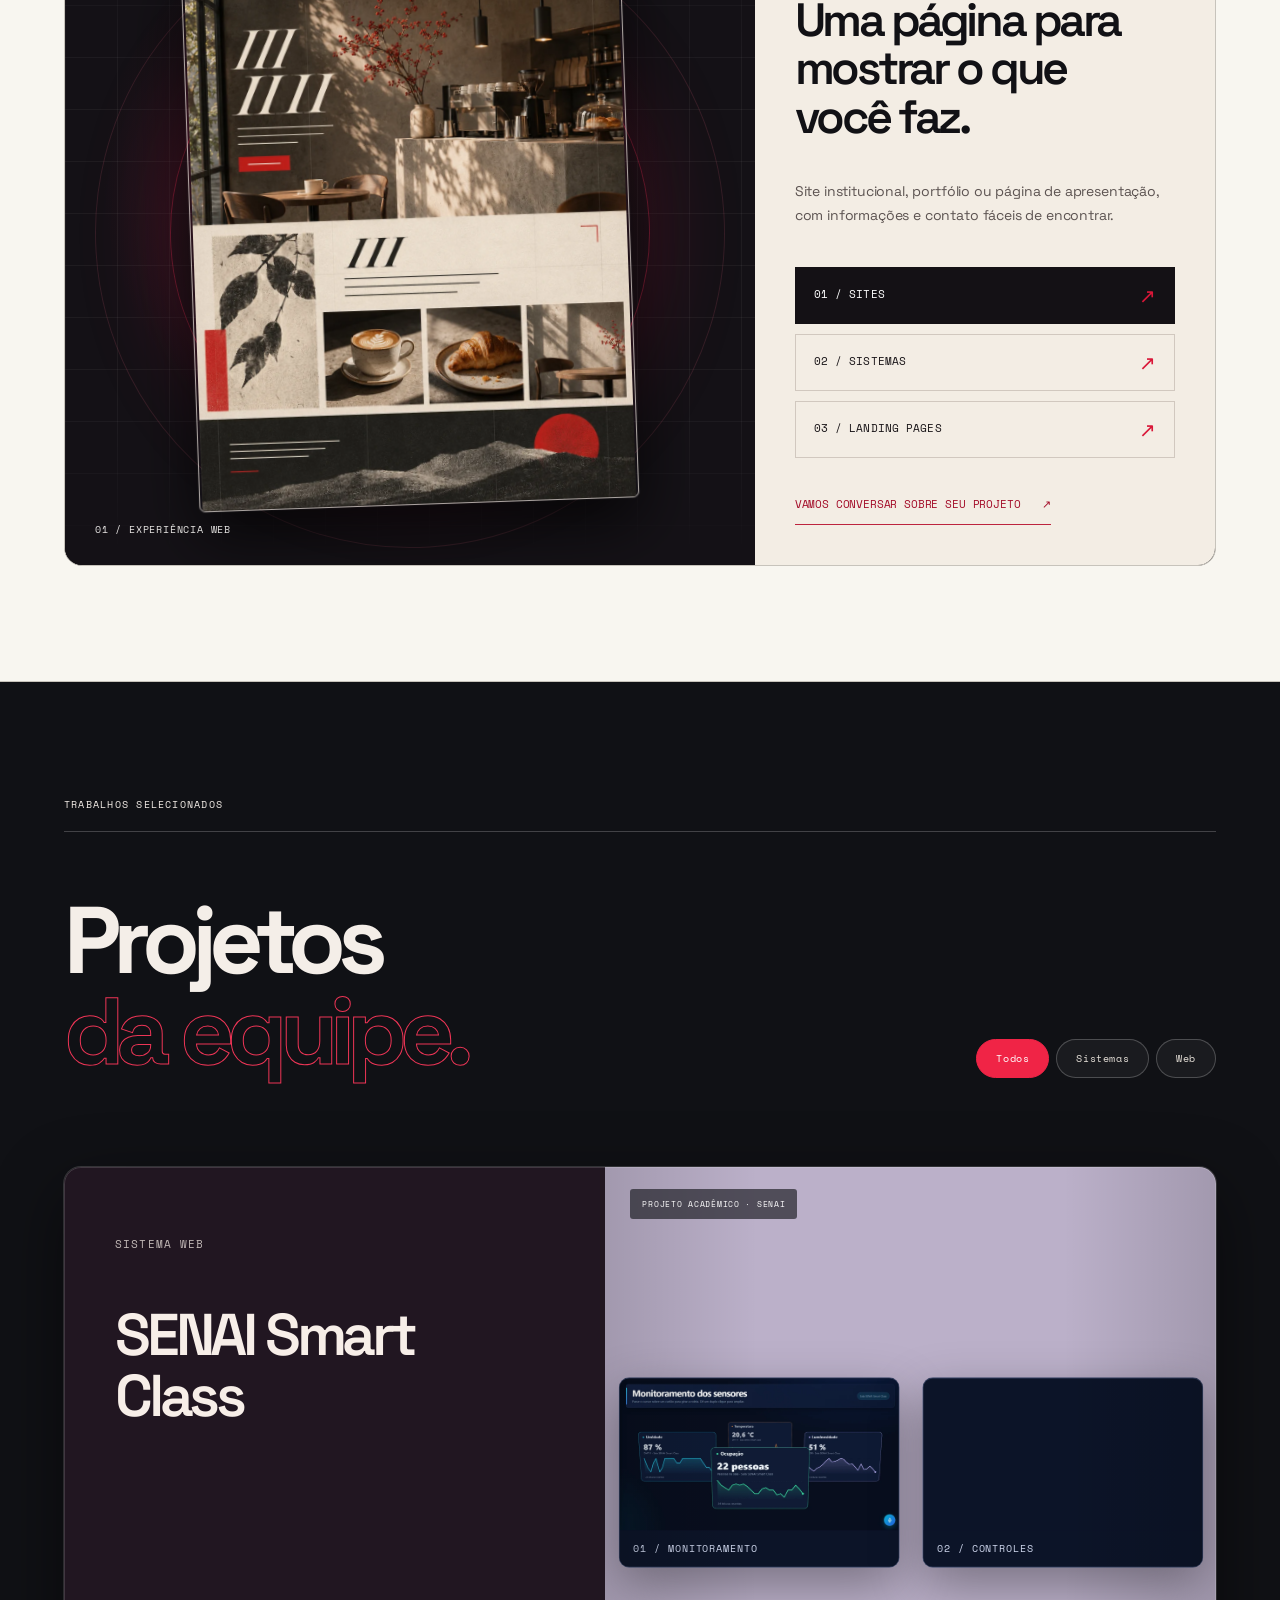
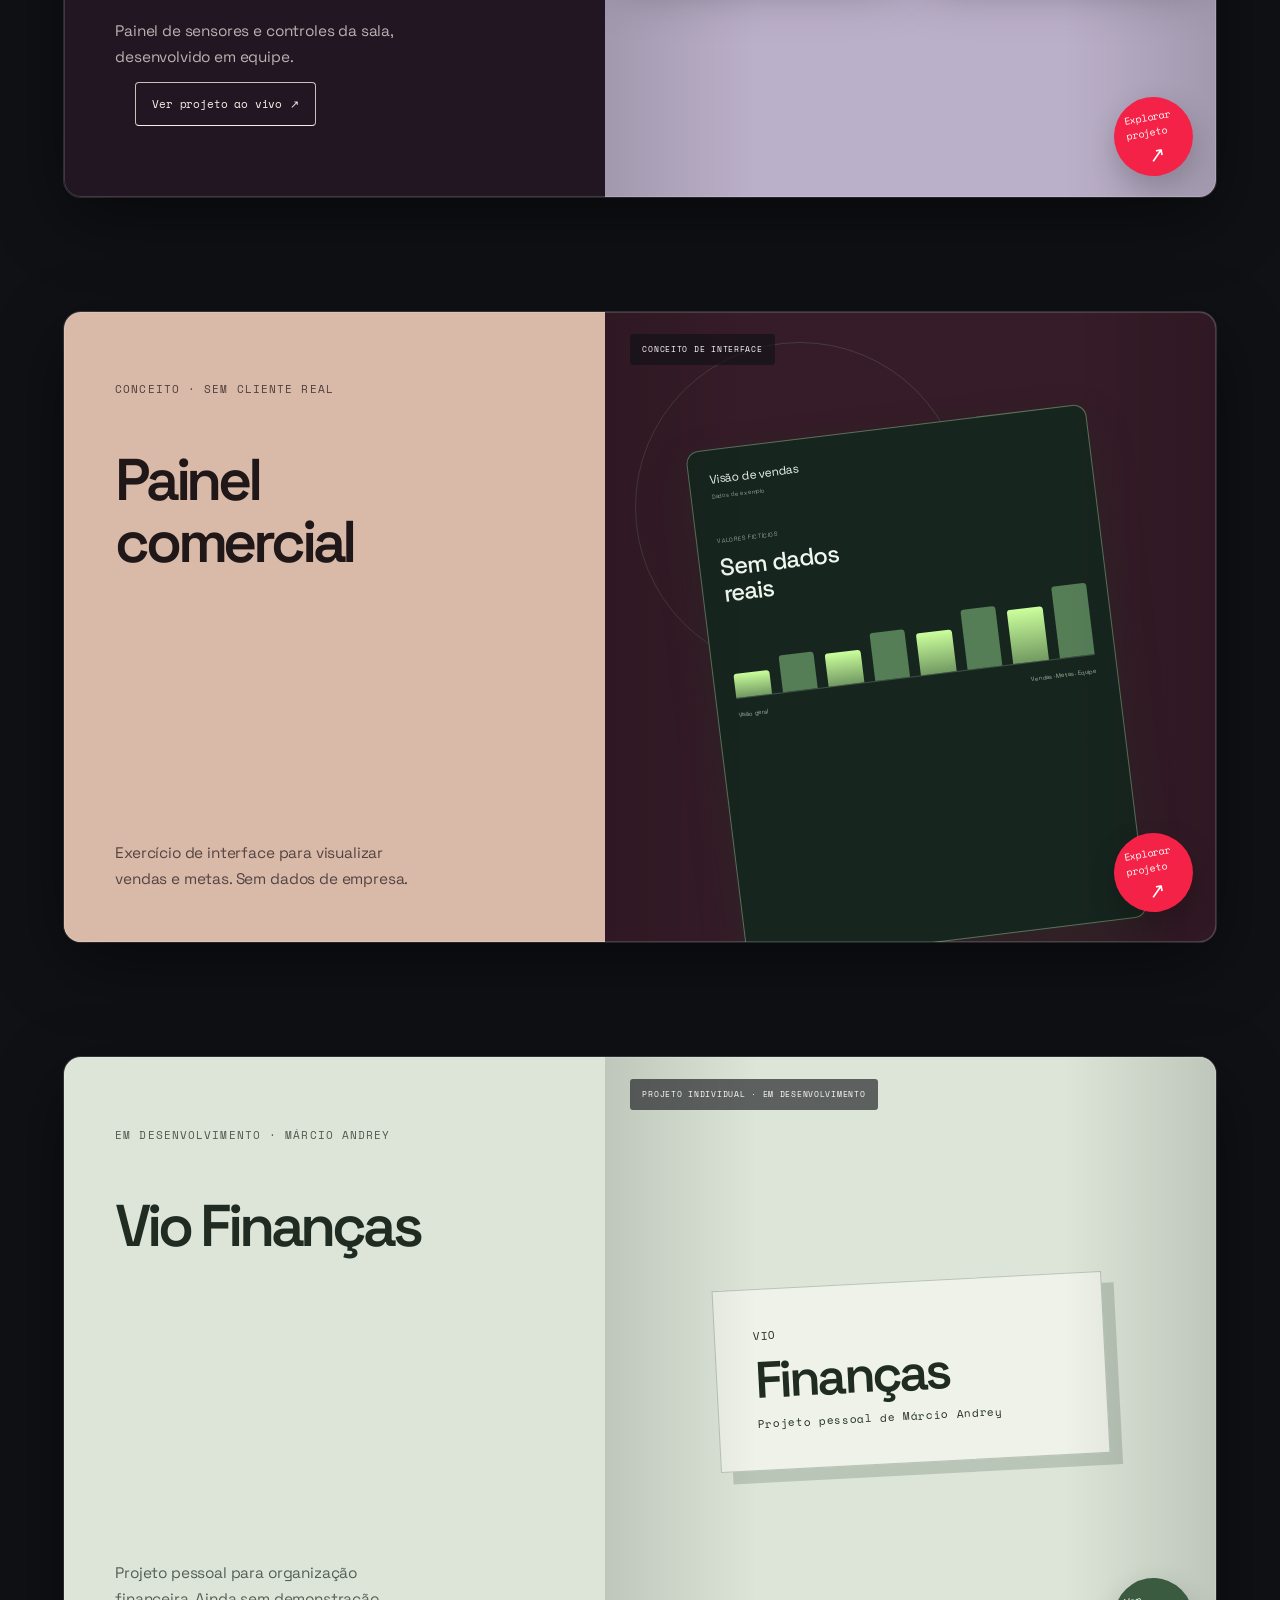
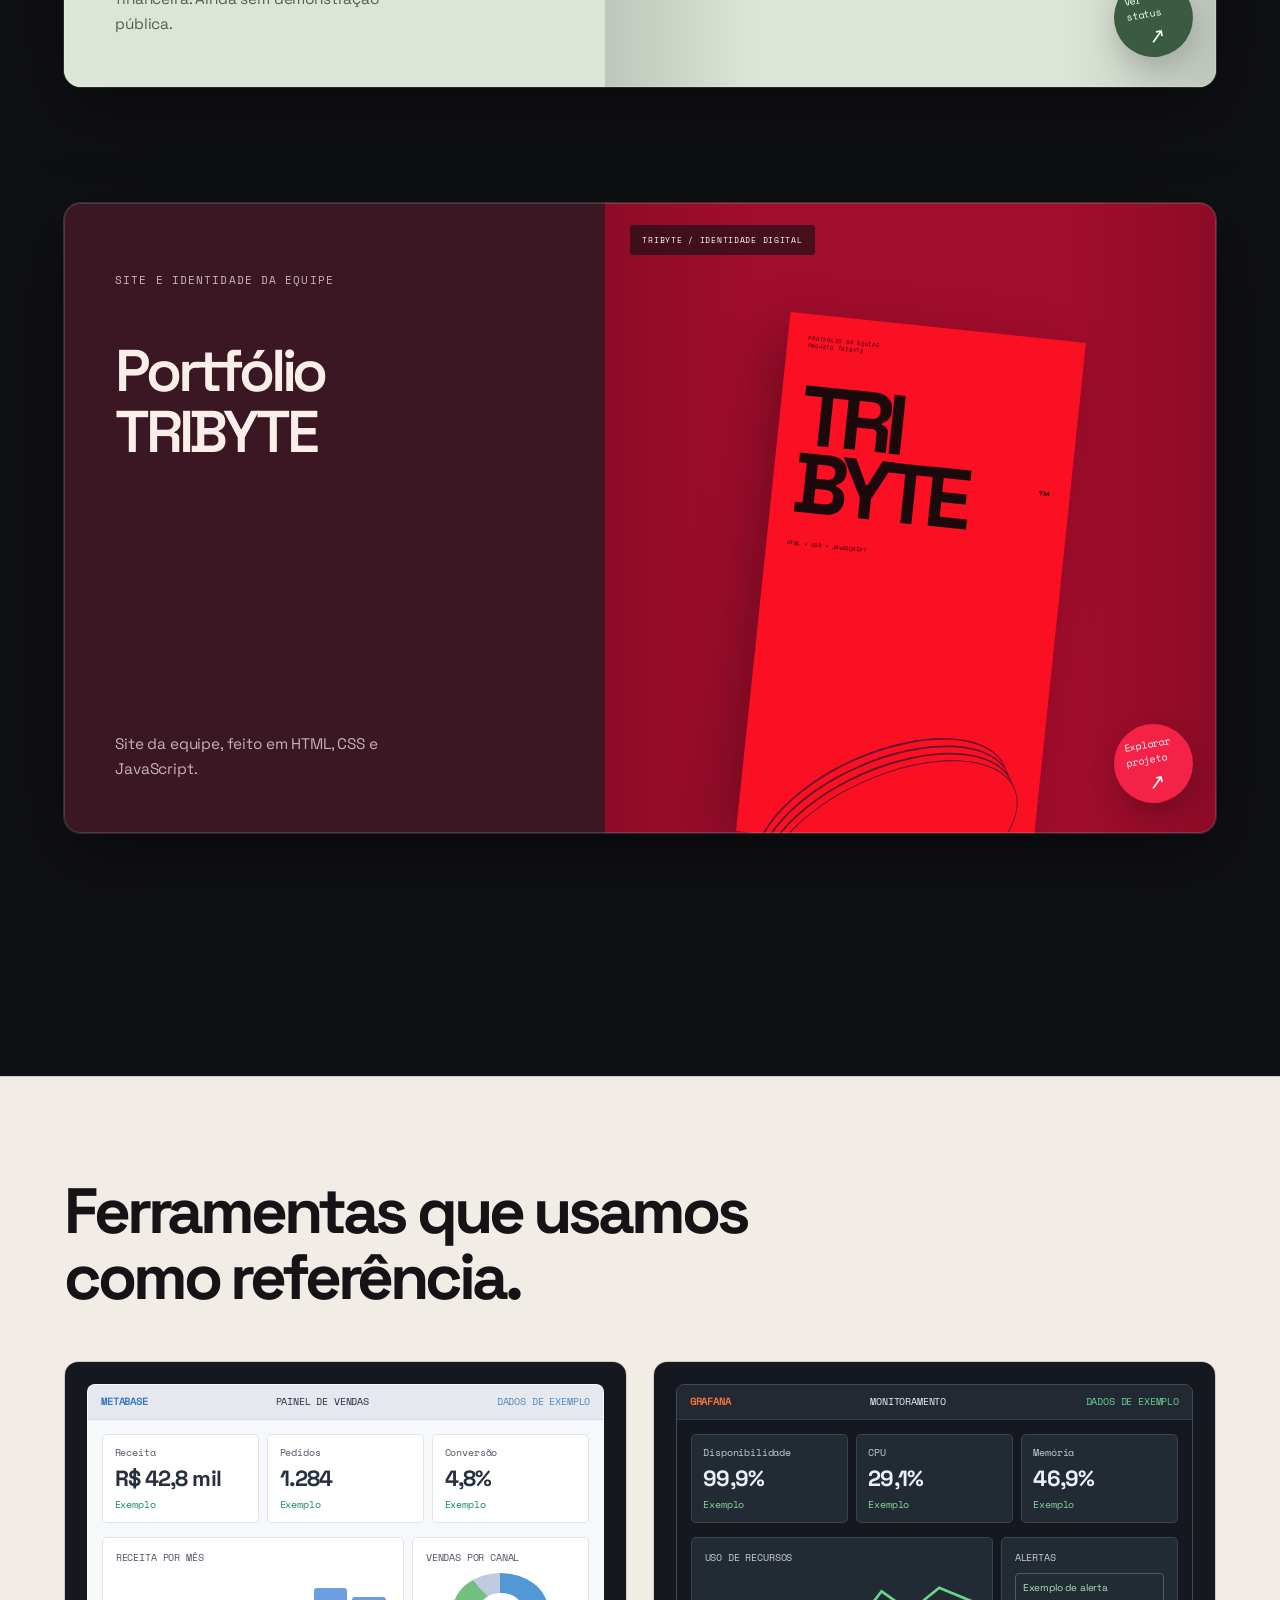
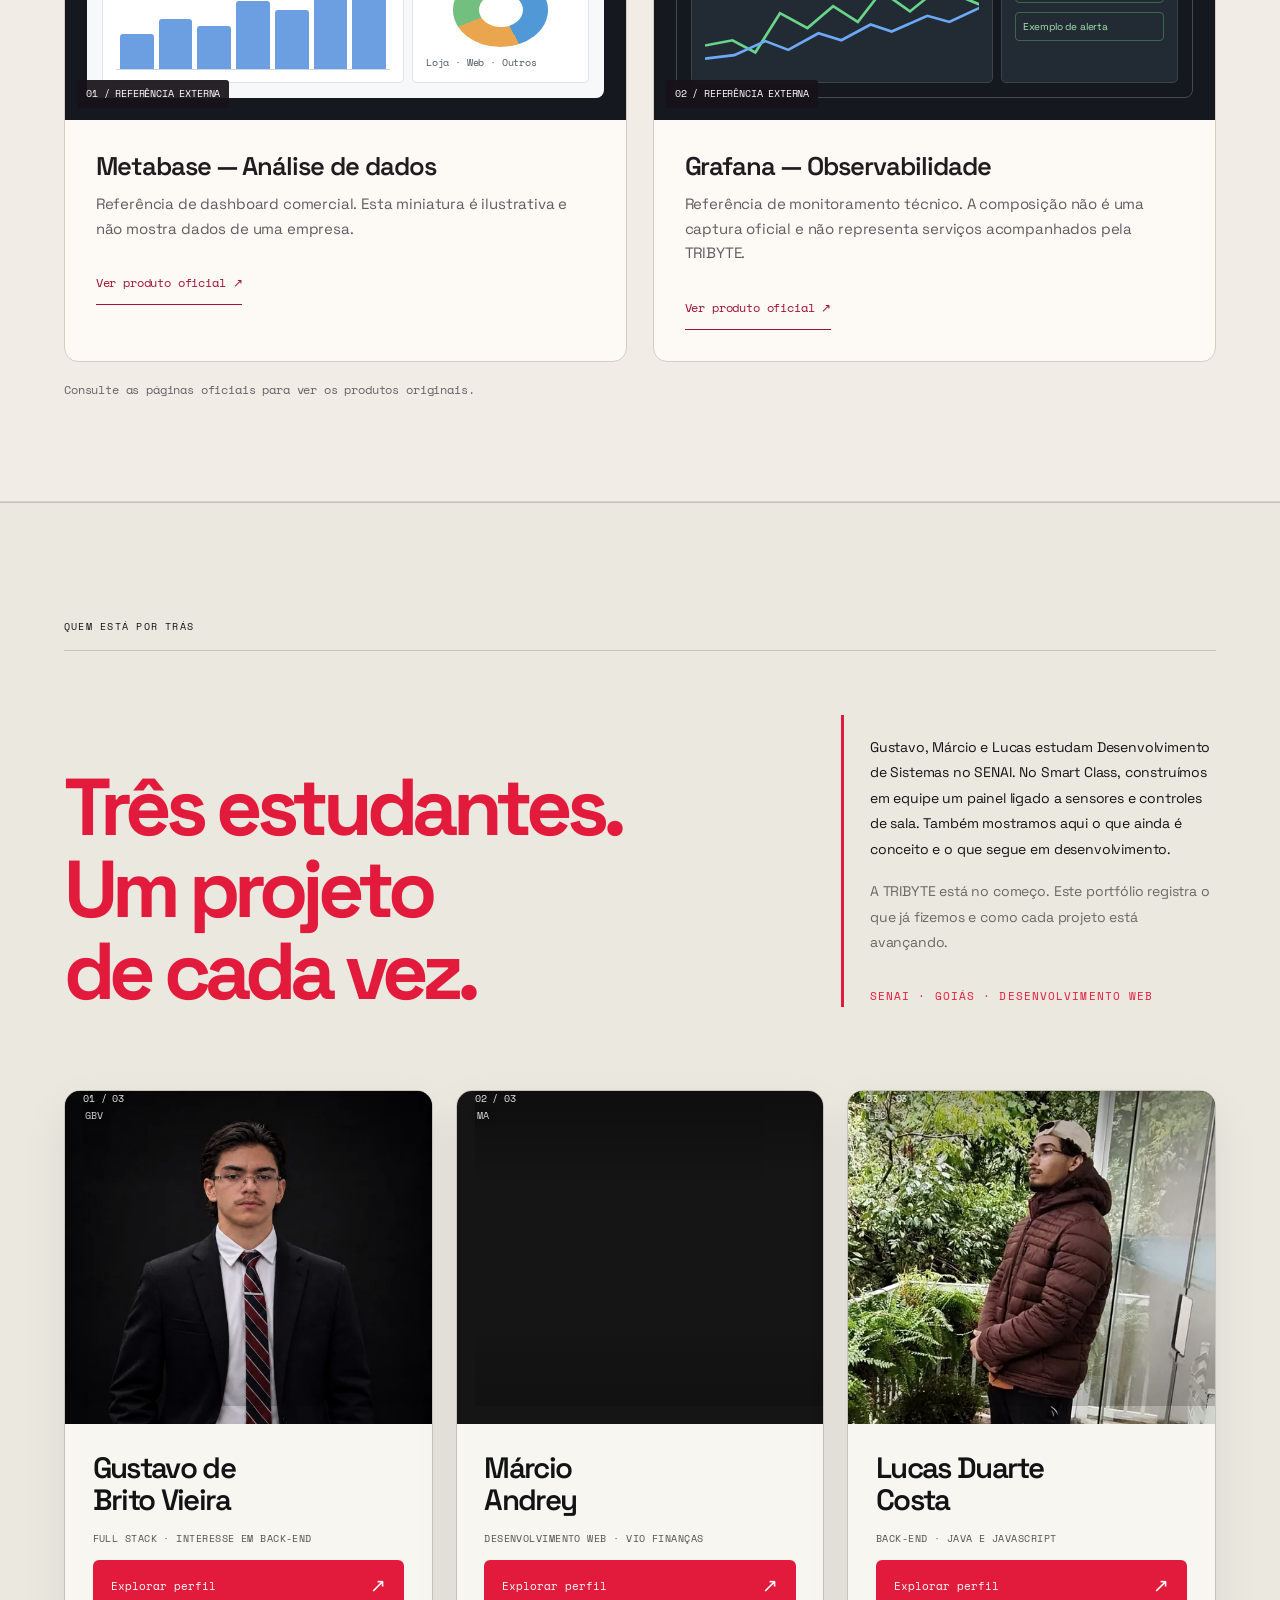
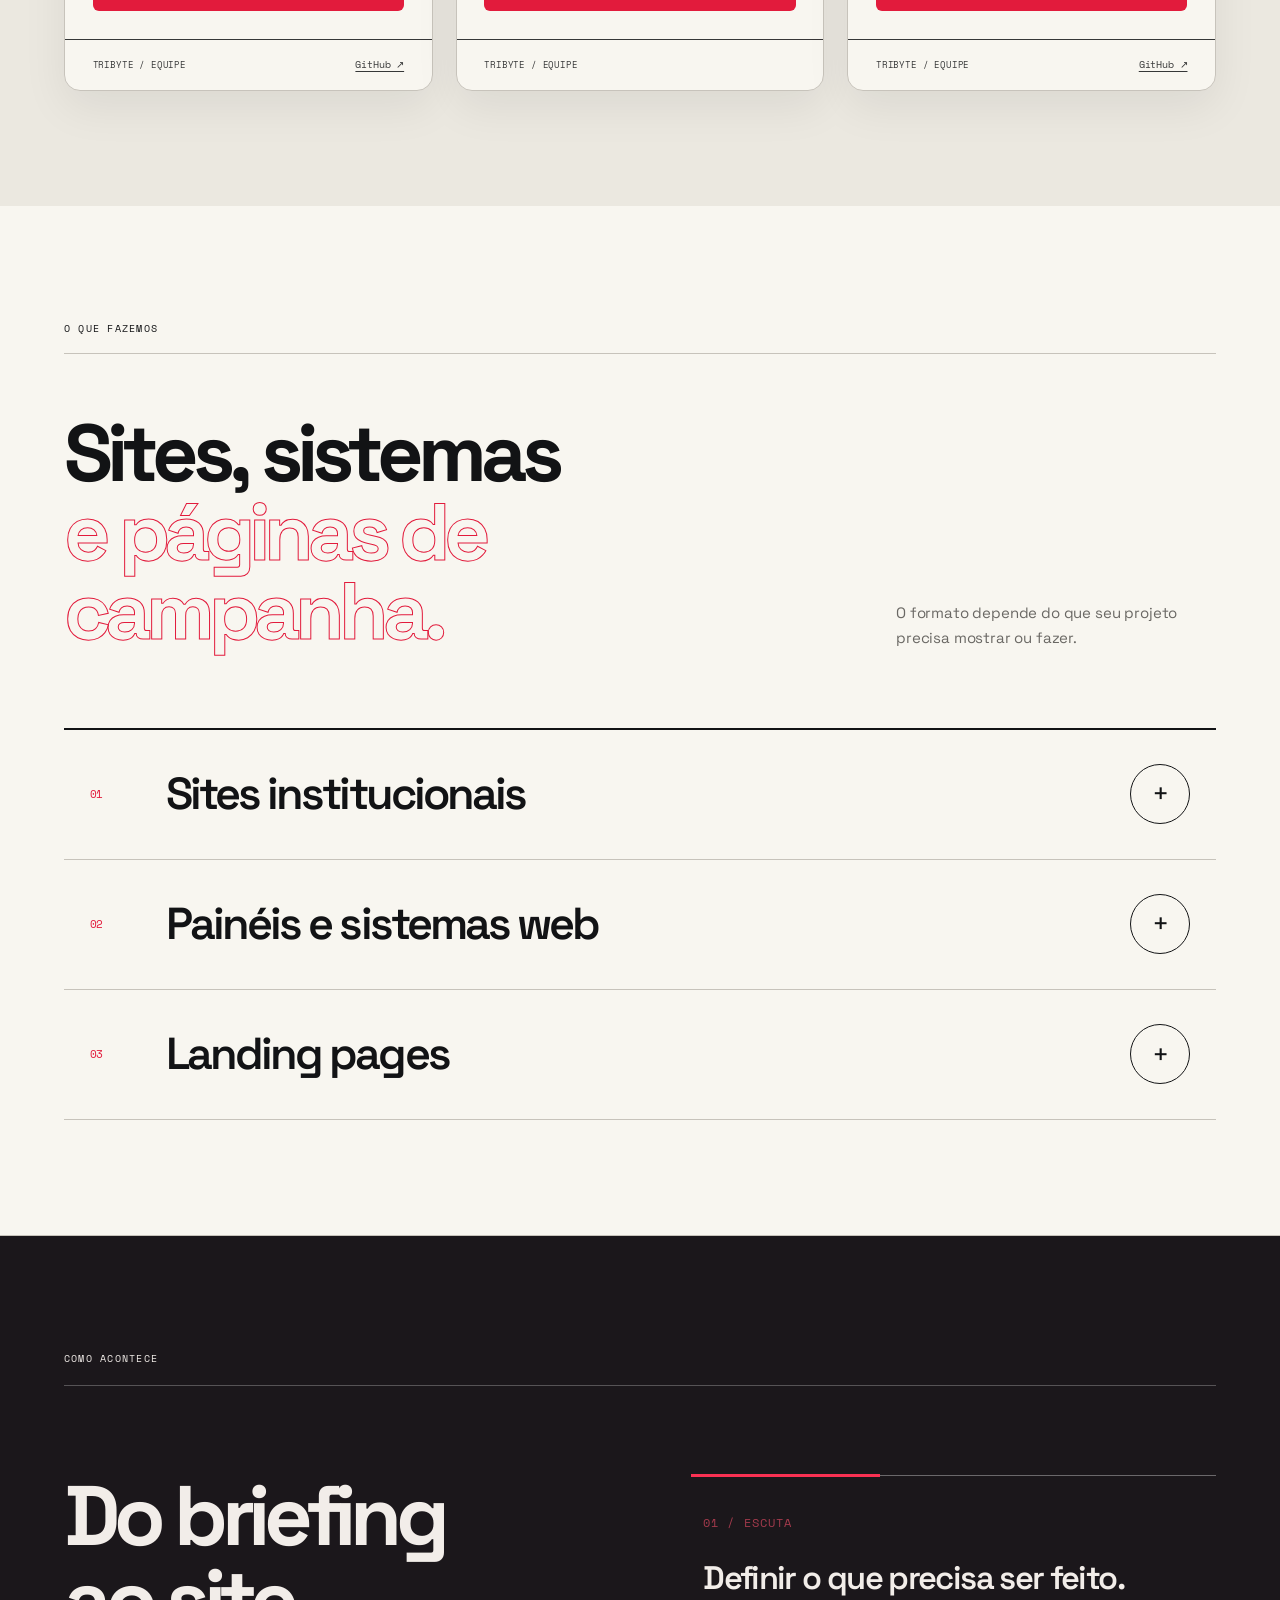
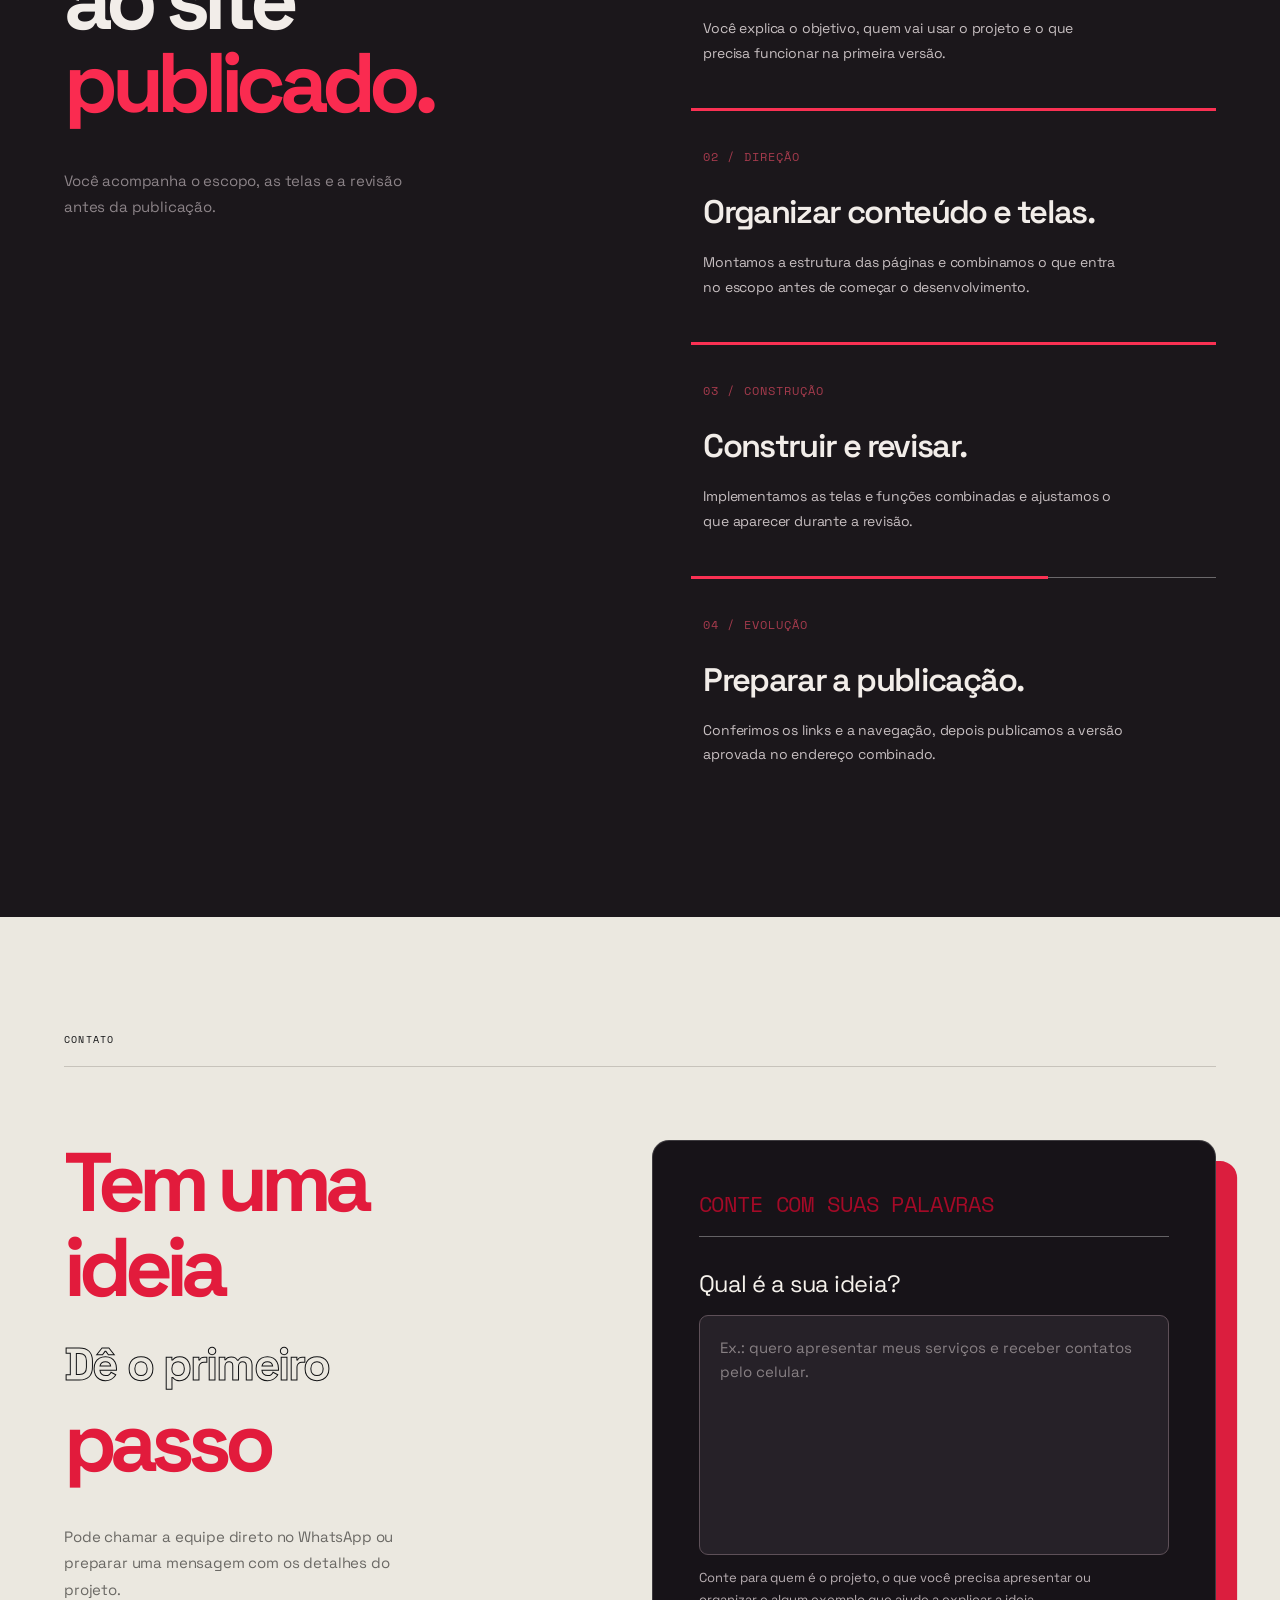
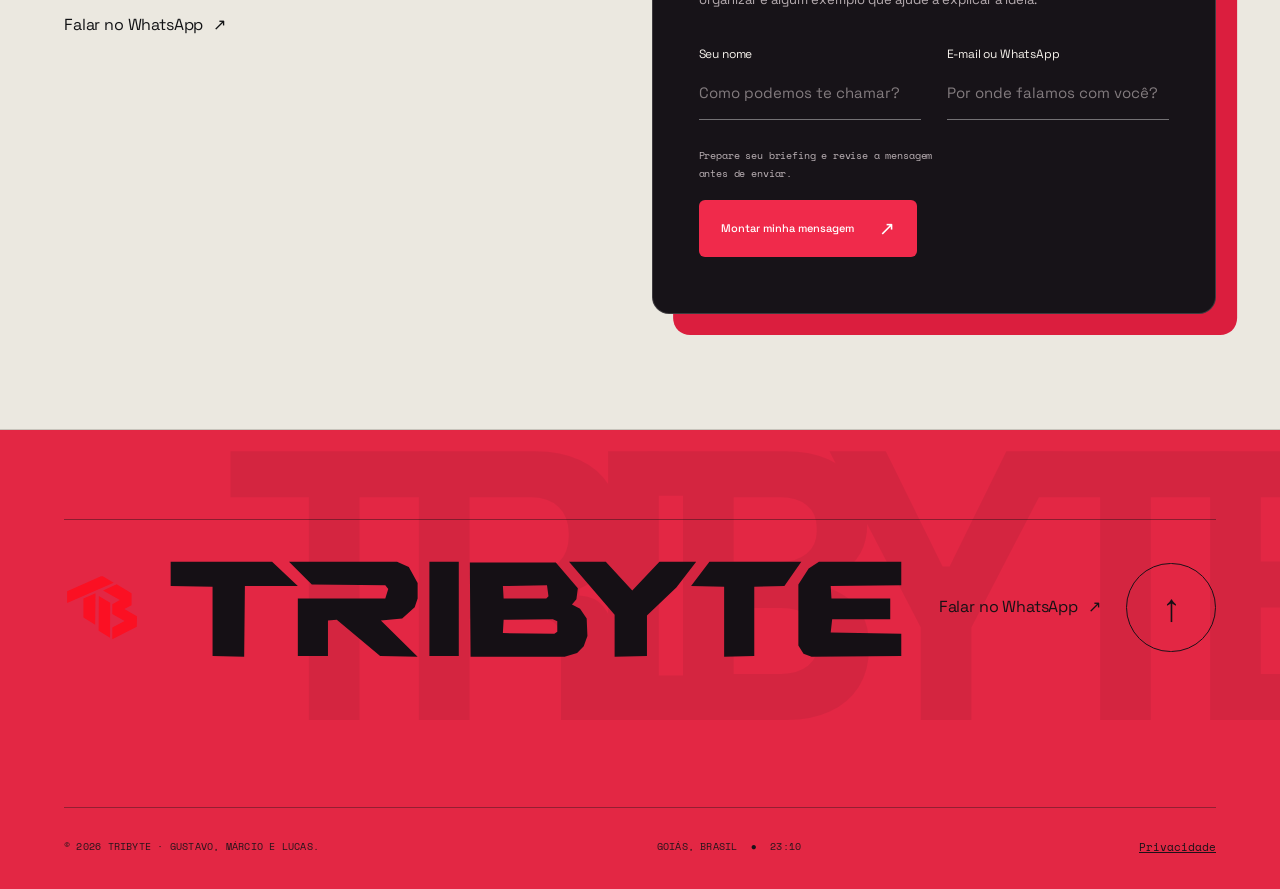
==== commit a2def890: "Use formal portrait for Gustavo profile" ====
--- a/index.html
+++ b/index.html
@@ -372,7 +372,7 @@
         <div class="team-grid">
           <article class="team-card reveal">
             <div class="team-art gustavo-art">
-              <img class="team-photo" src="assets/gustavo-perfil.webp" width="640" height="853" alt="Retrato de Gustavo de Brito Vieira" loading="lazy" decoding="async" />
+              <img class="team-photo" src="assets/gustavo-perfil-terno.webp" width="640" height="853" alt="Retrato de Gustavo de Brito Vieira" loading="lazy" decoding="async" />
               <span class="team-number">GBV</span>
             </div>
             <div class="team-info">
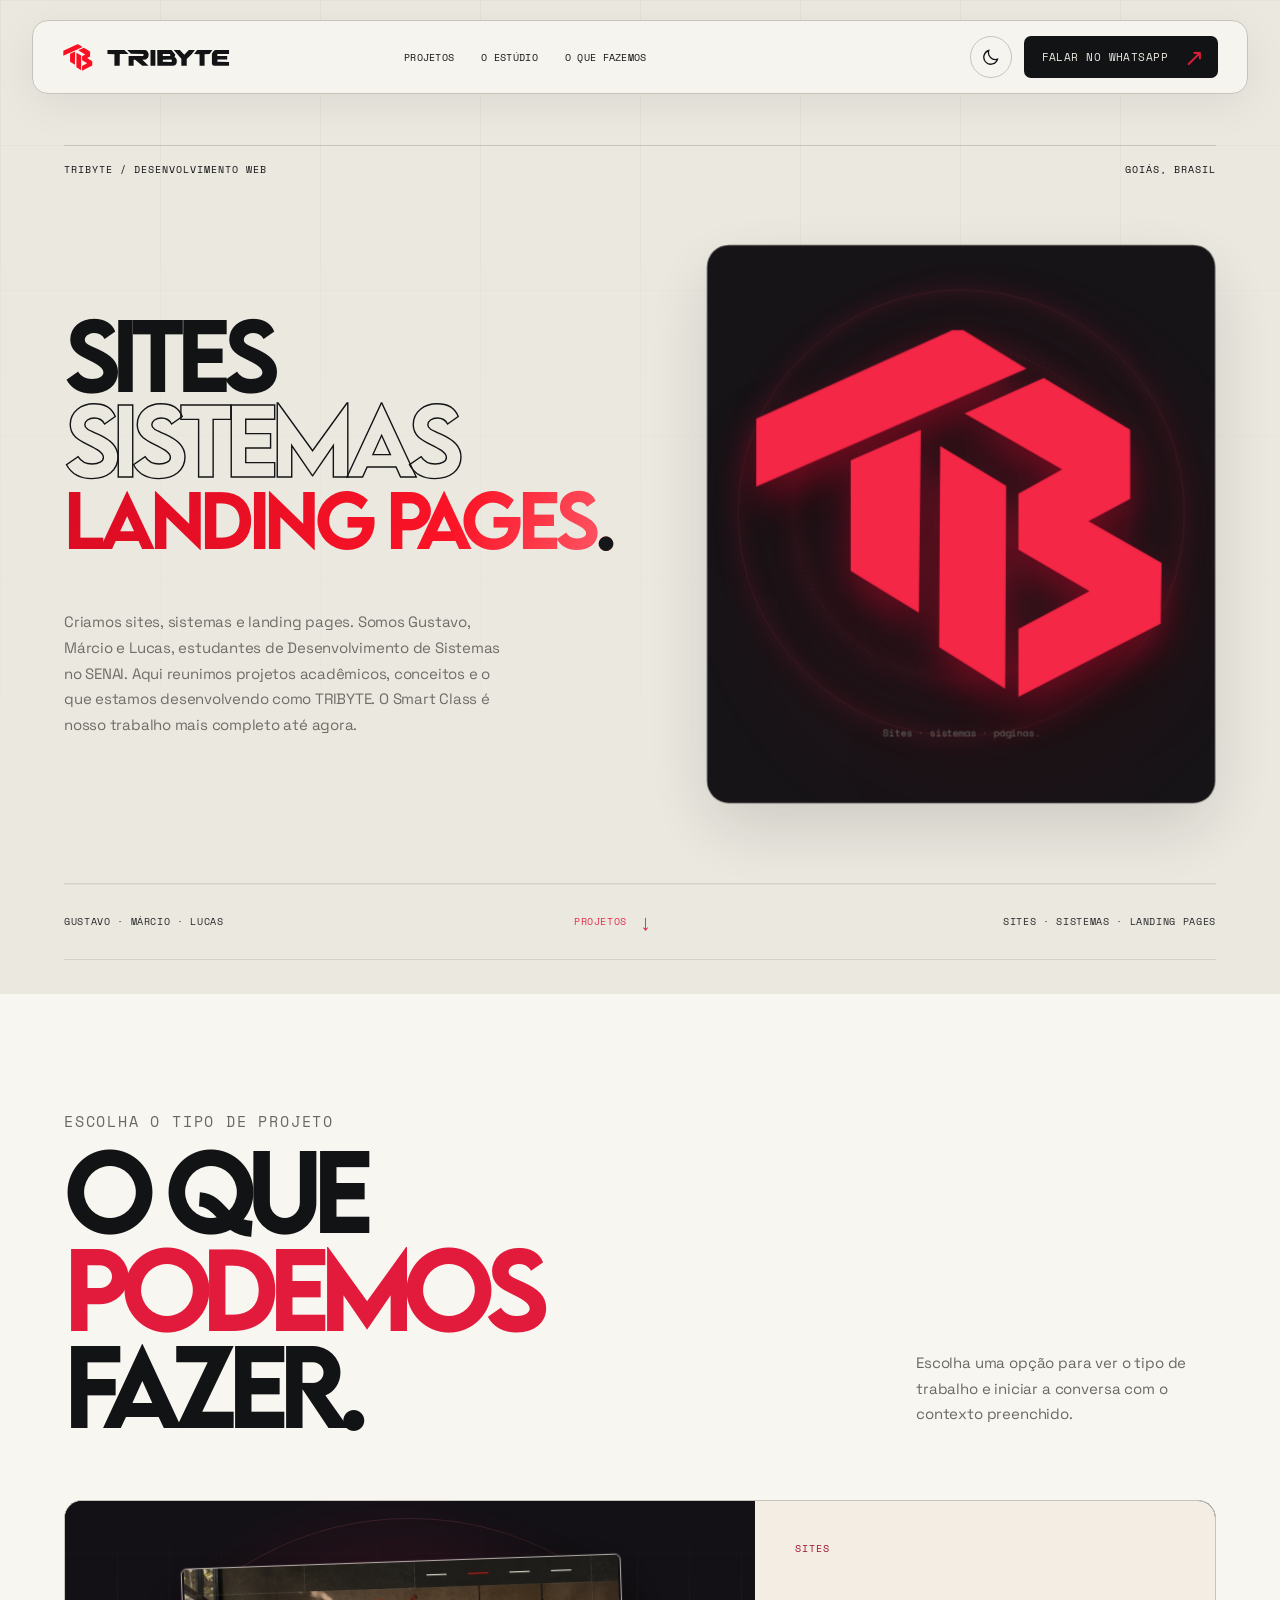
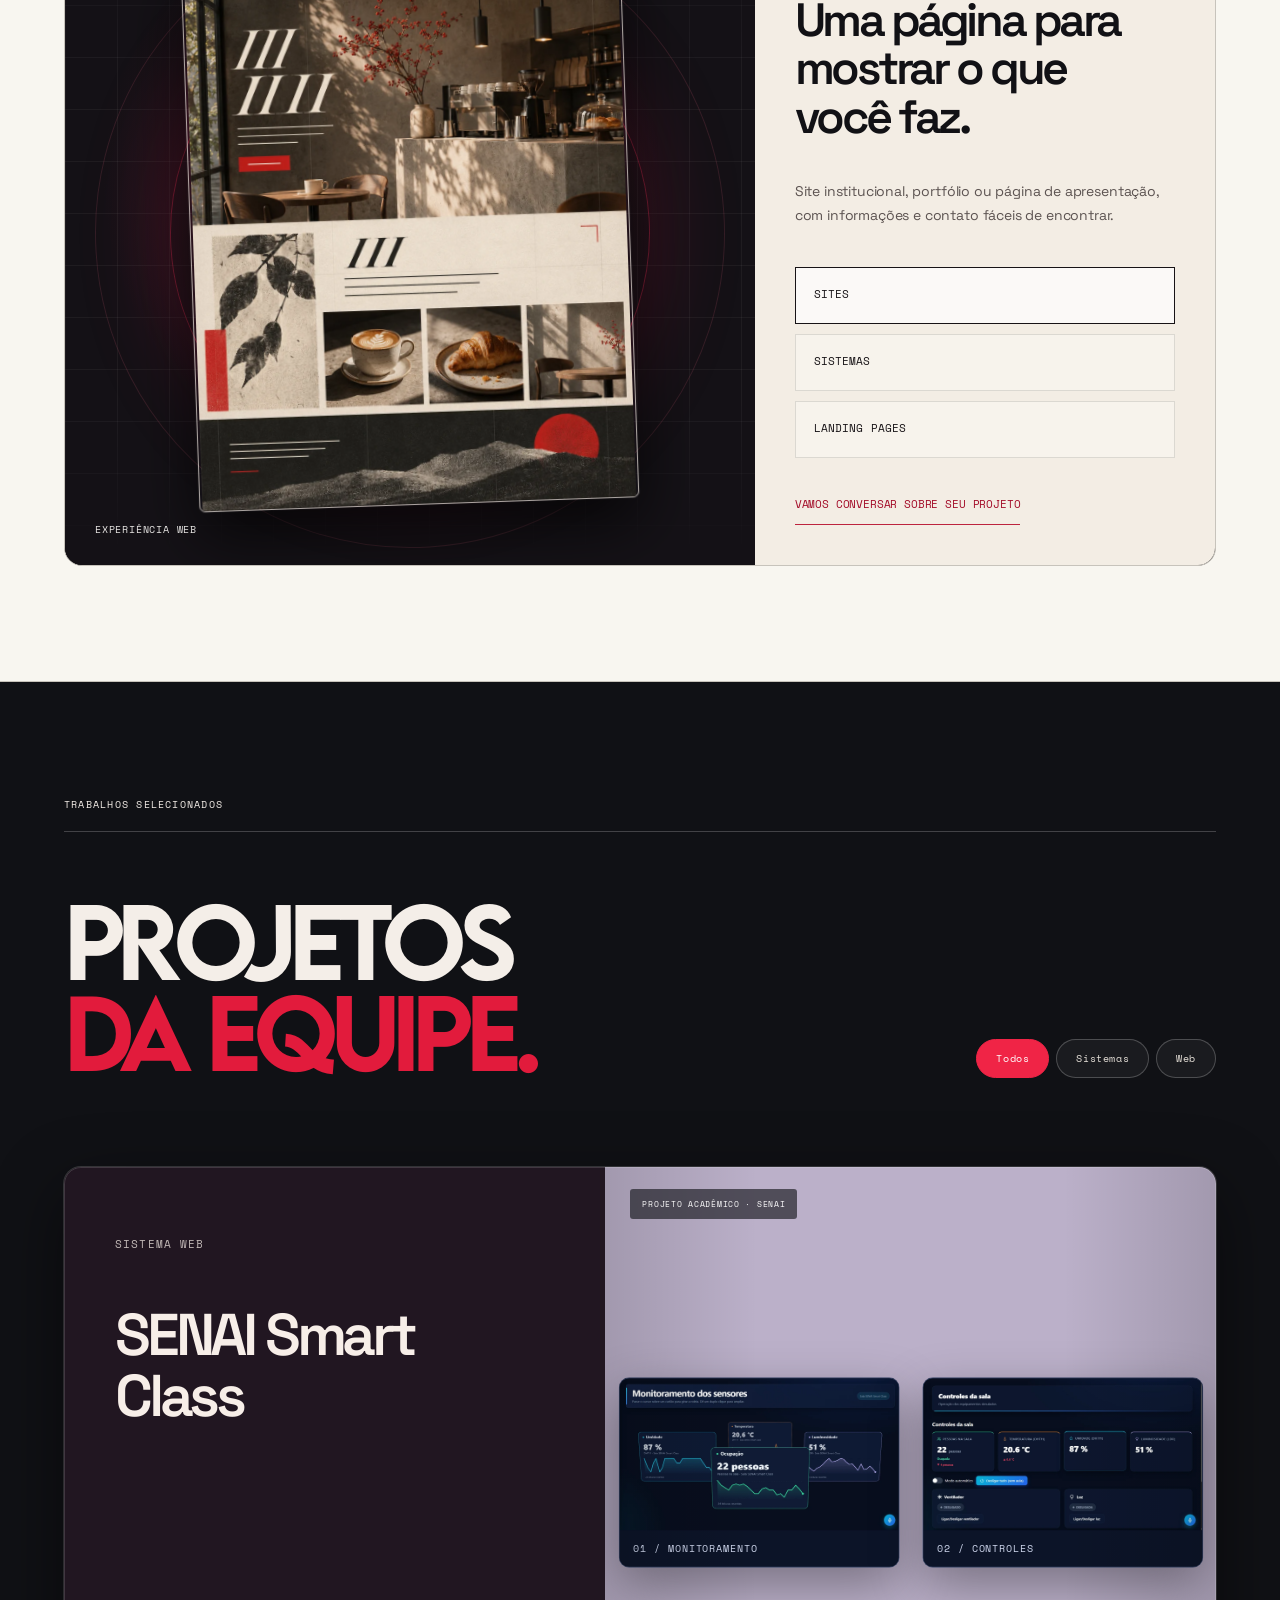
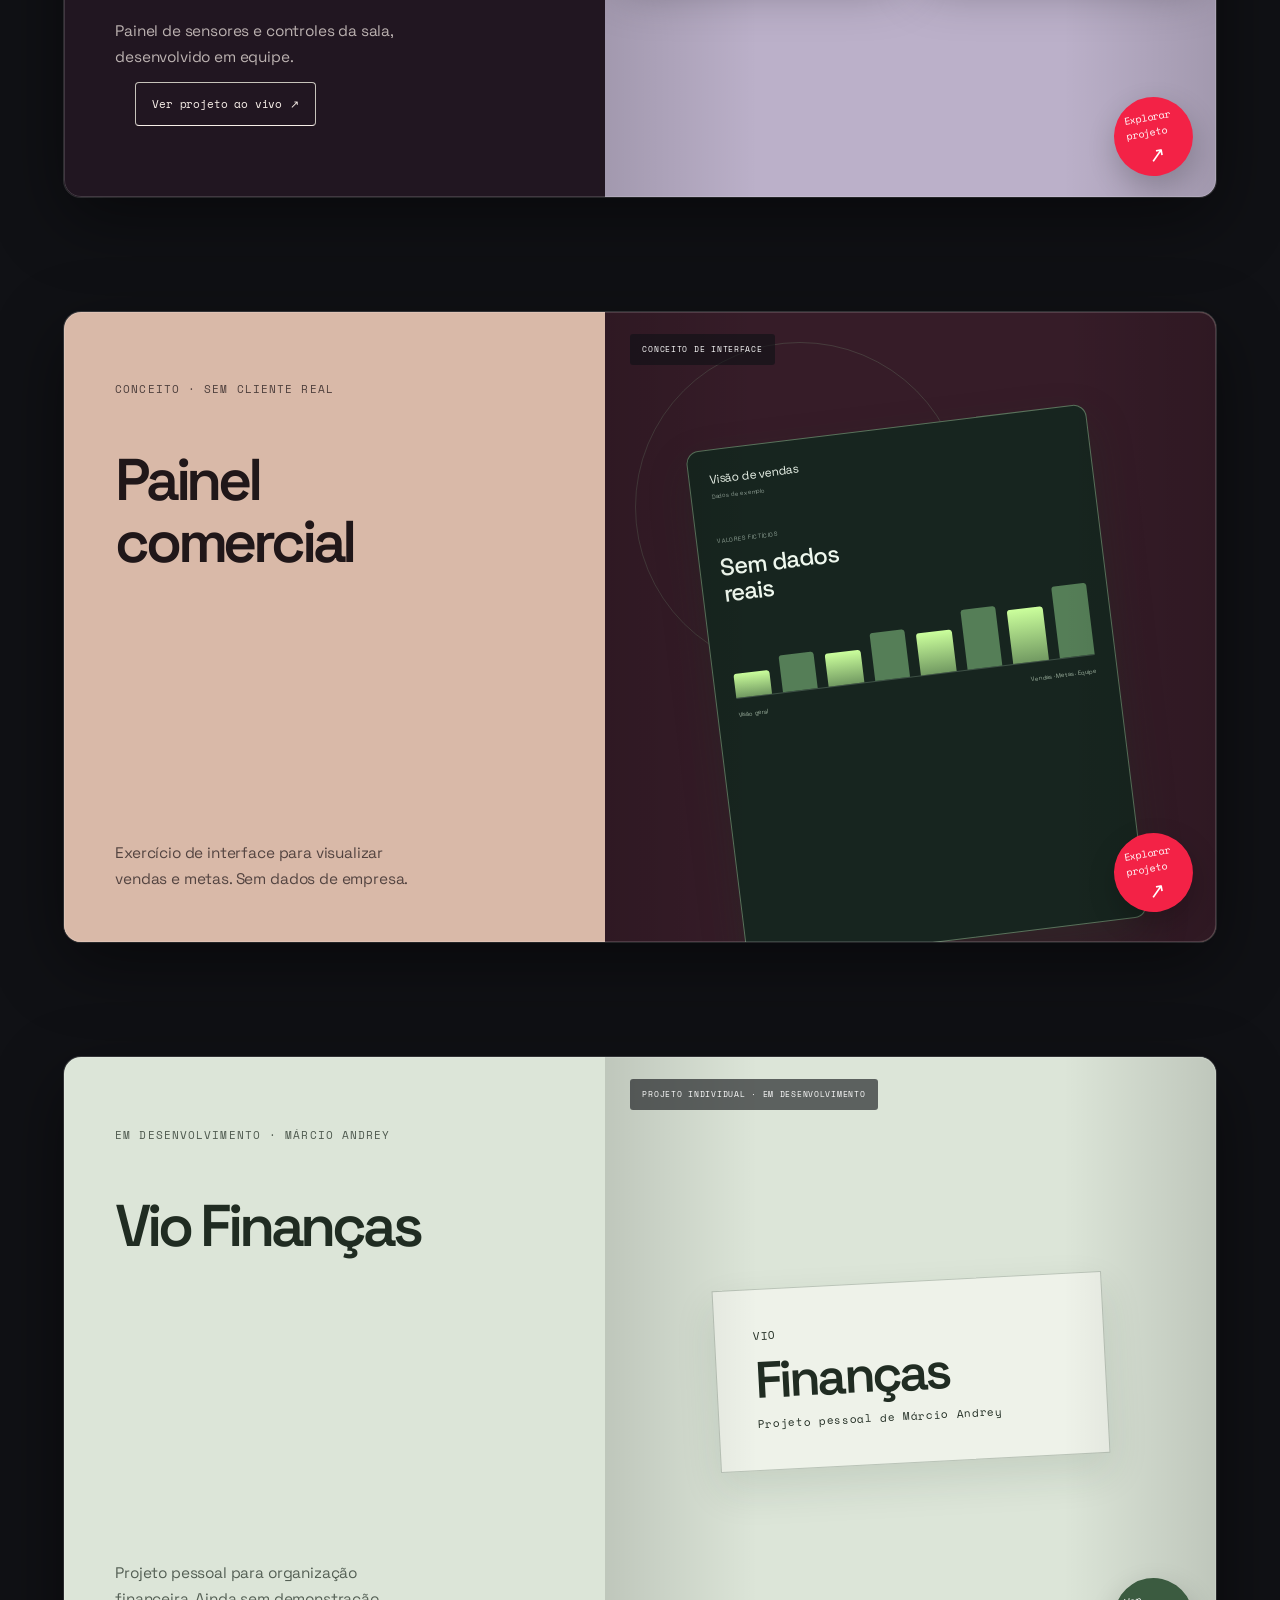
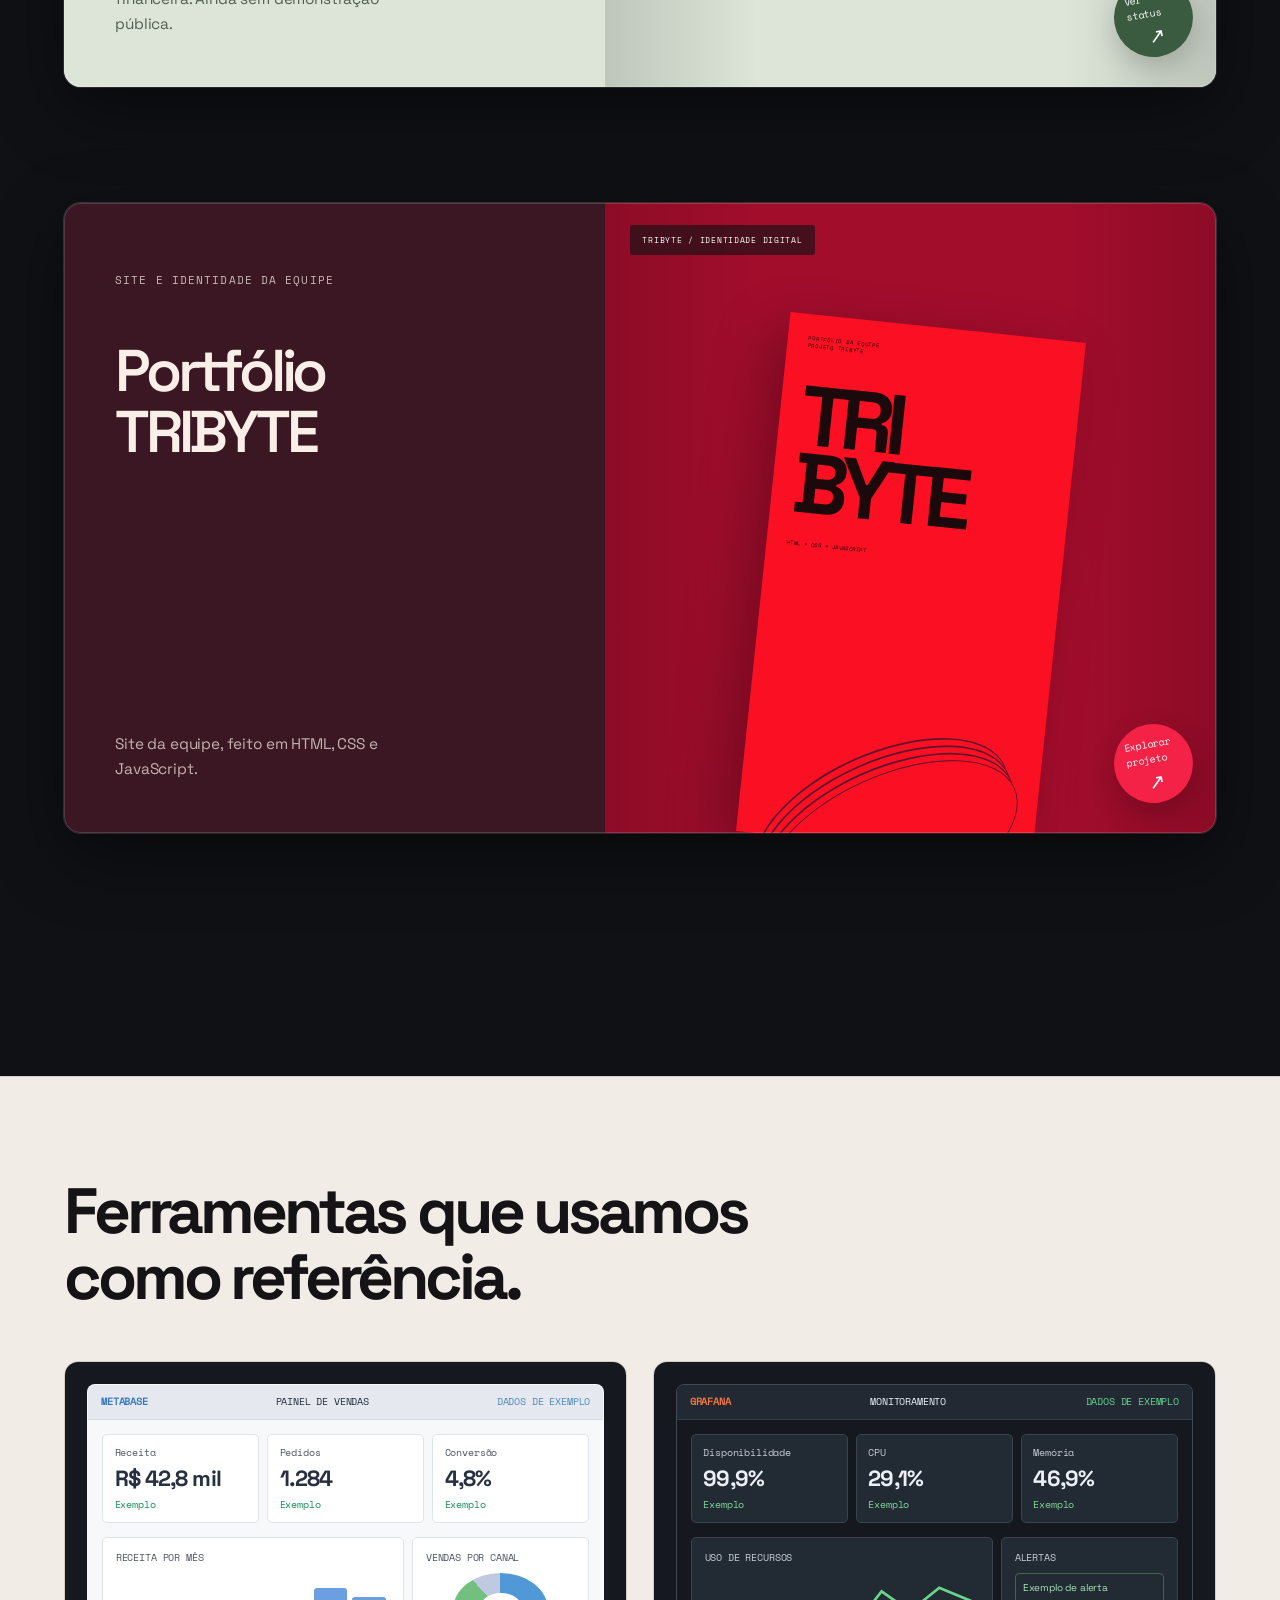
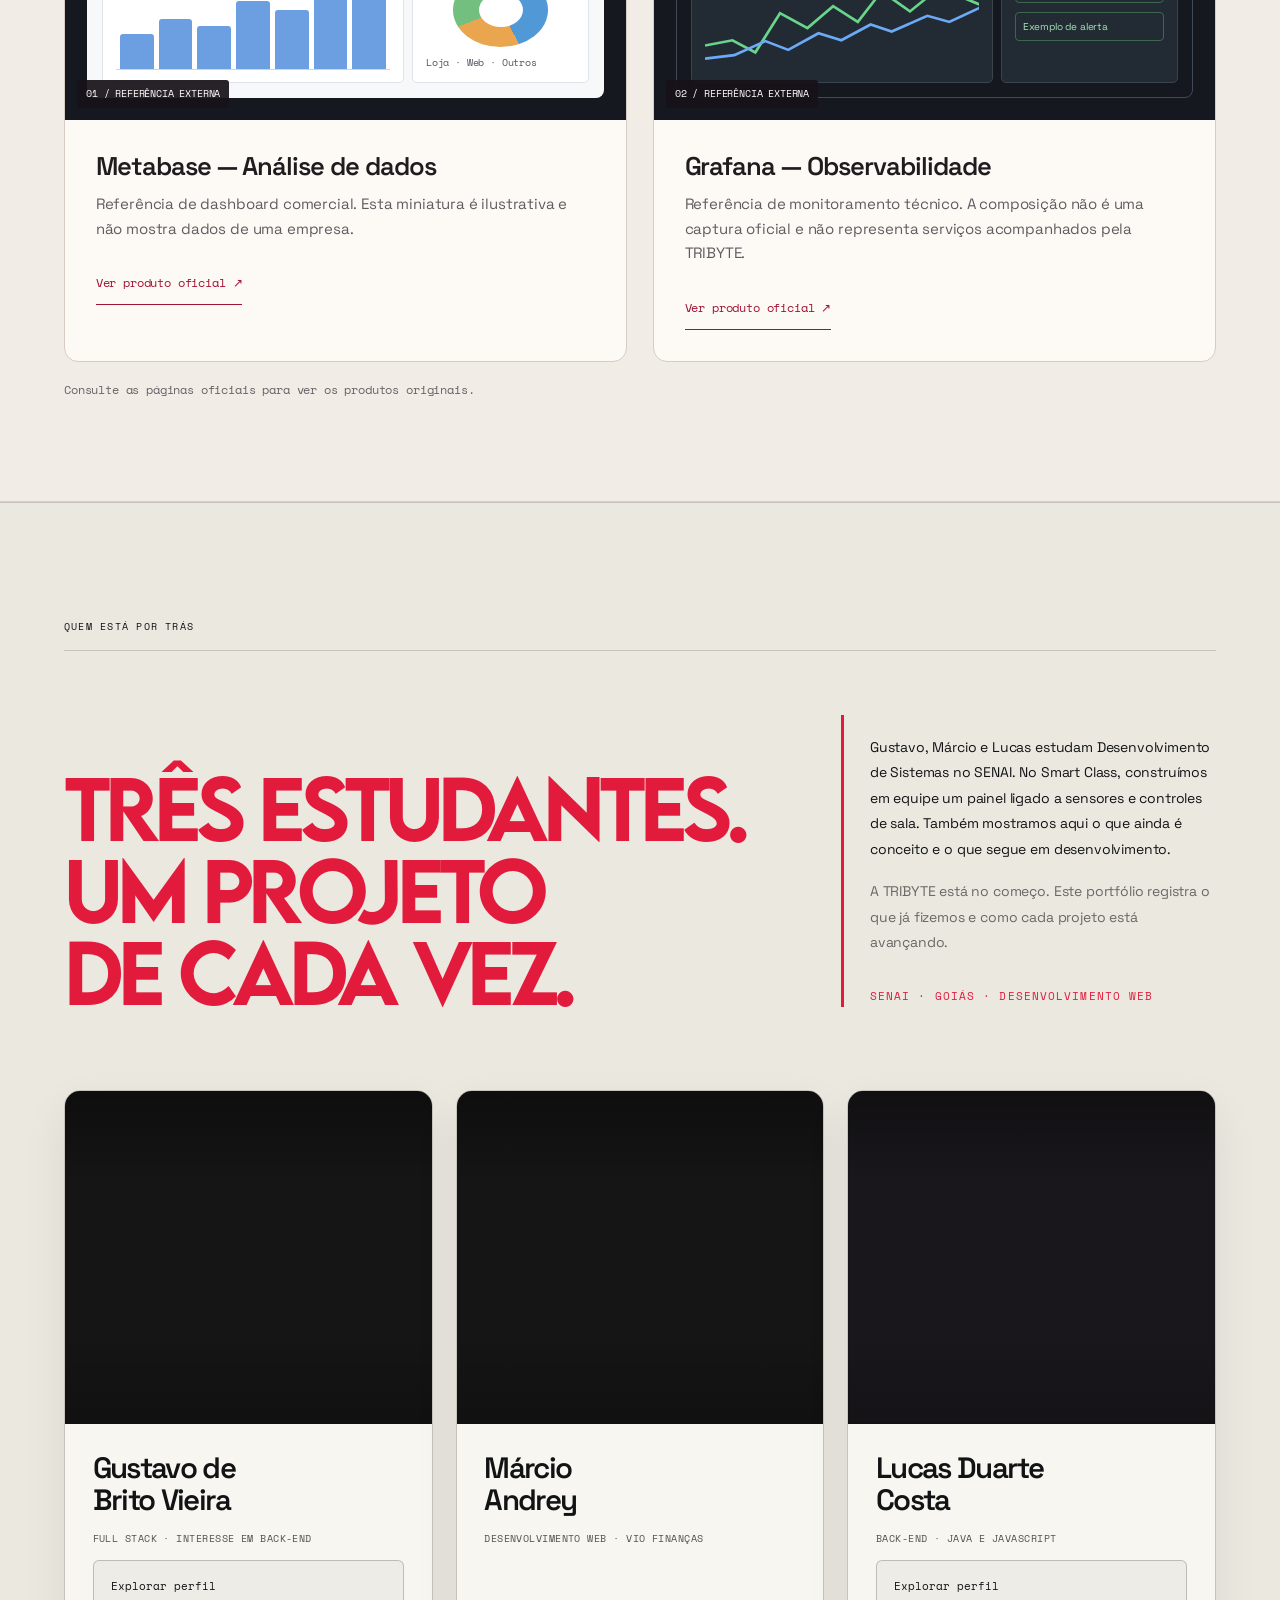
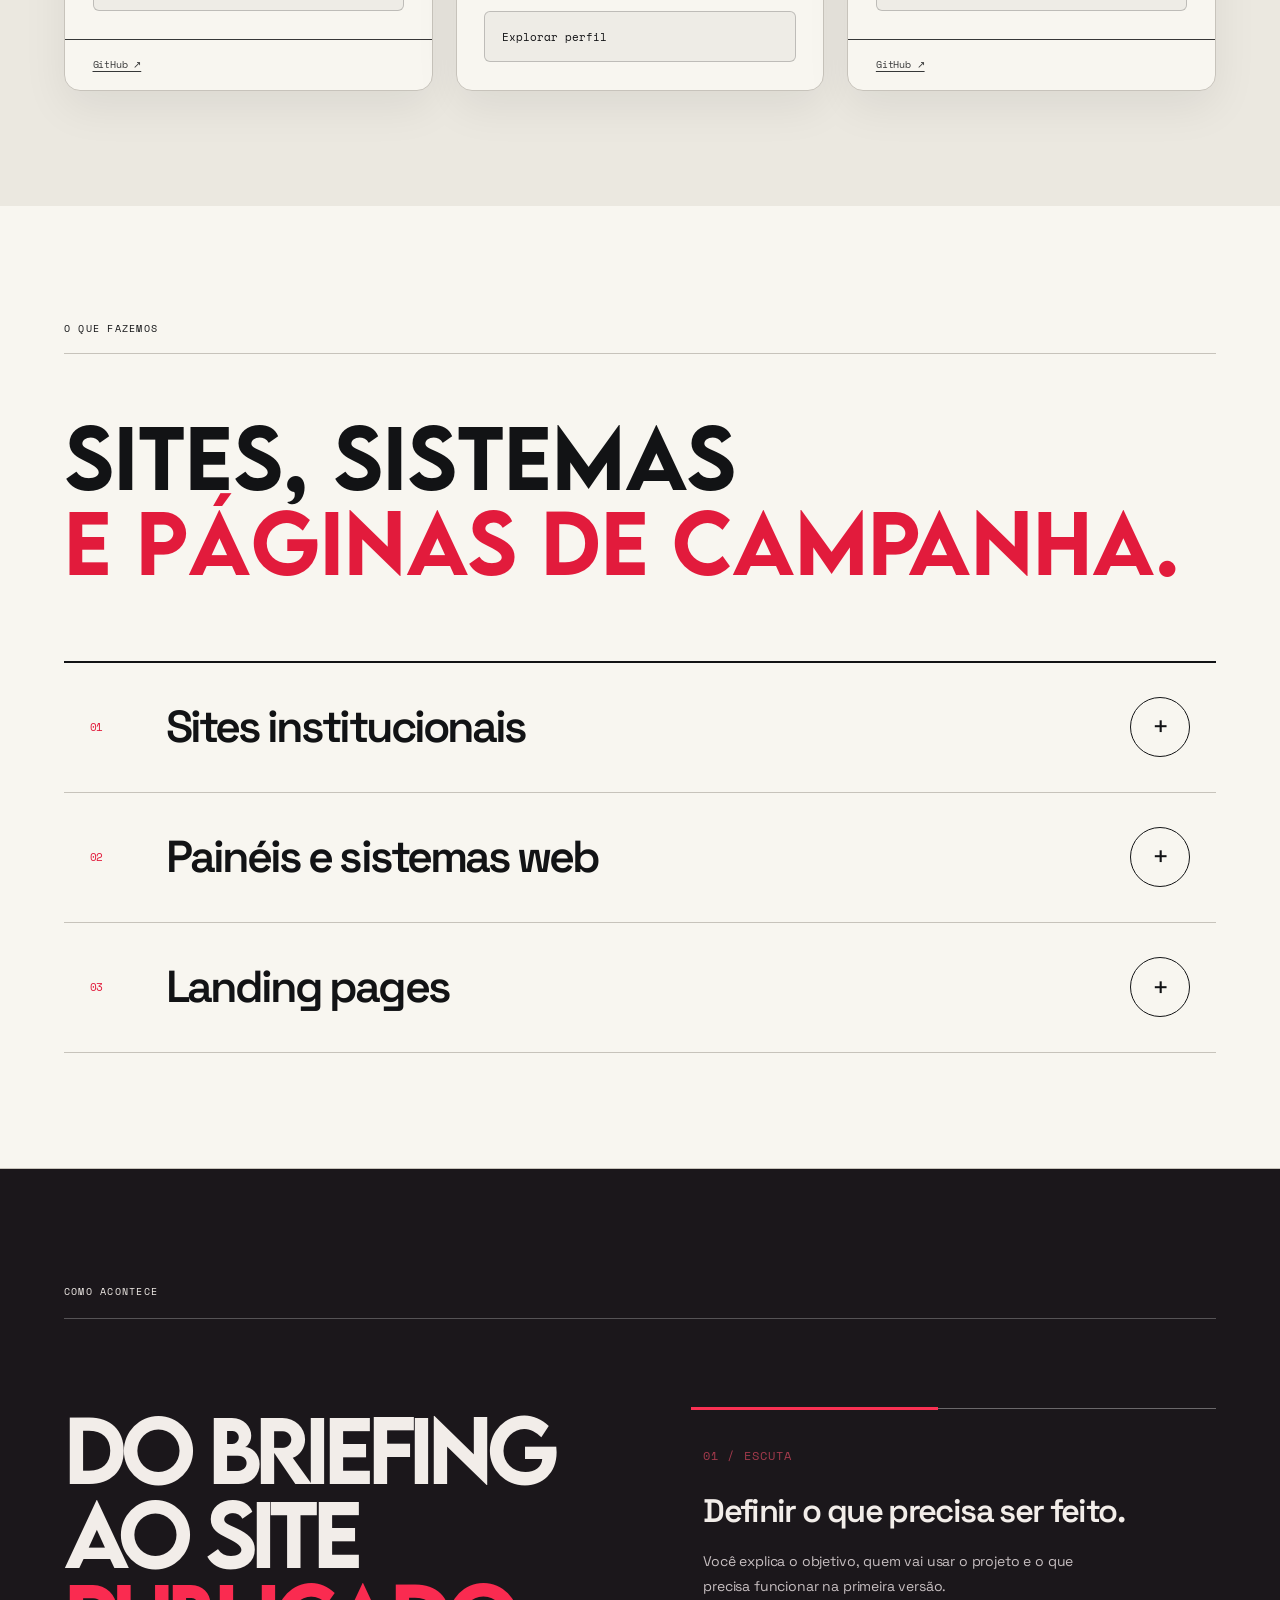
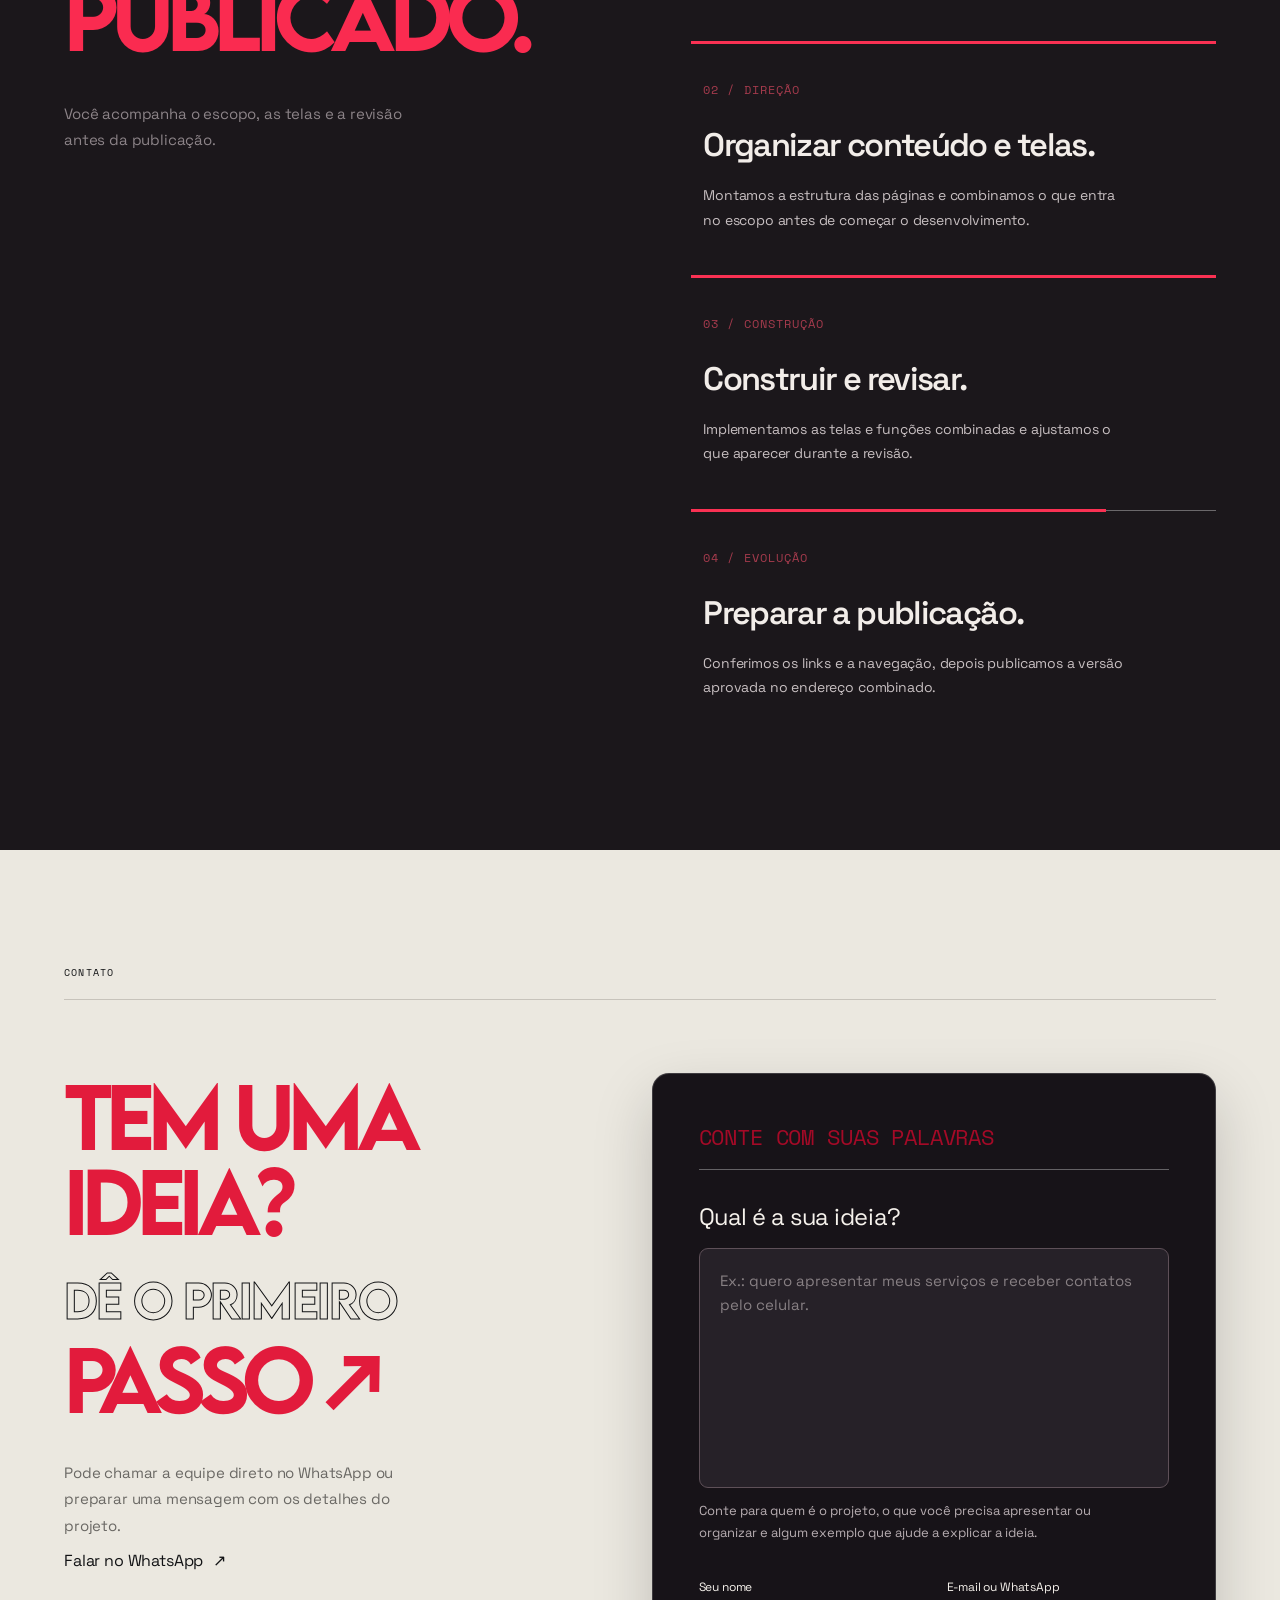
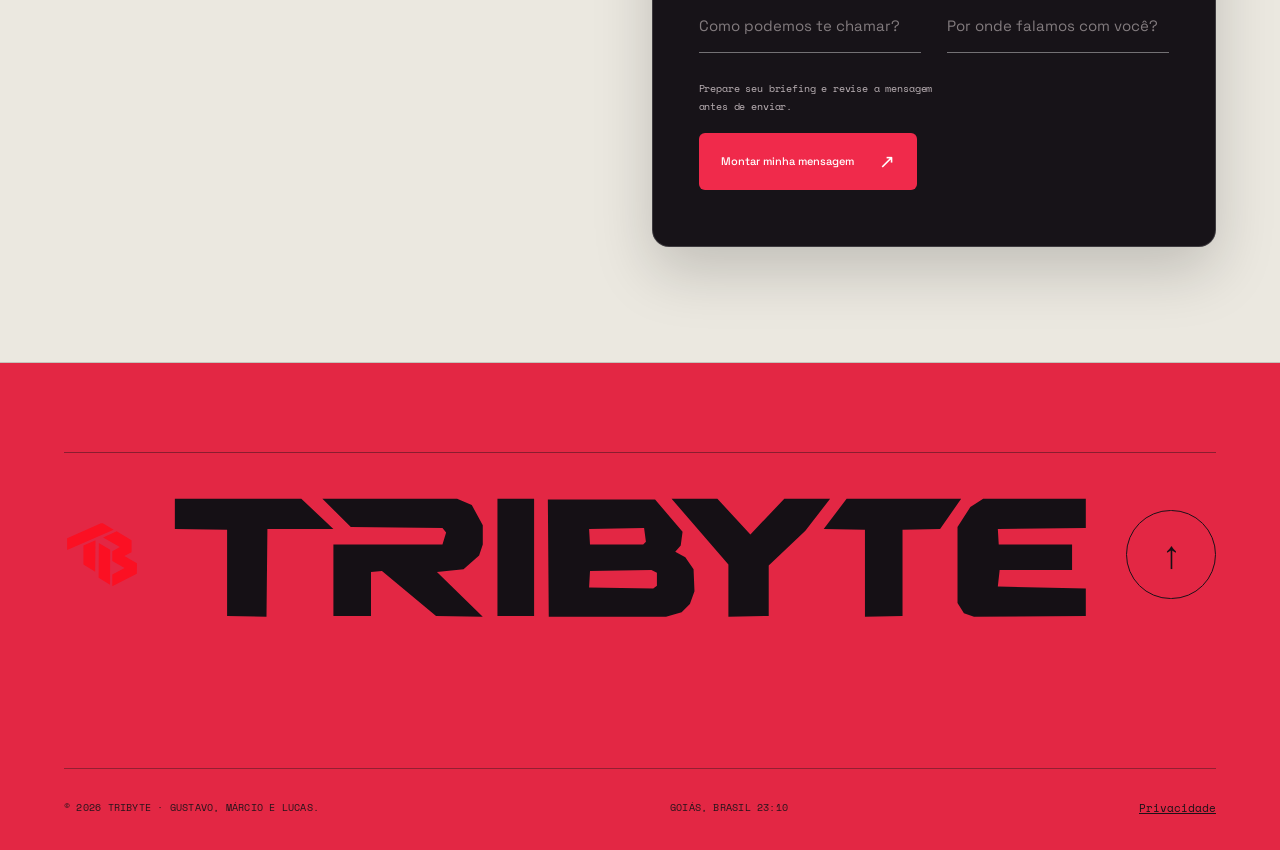
==== commit dbd684f7: "Ship rebuilt TRIBYTE portfolio Replace the site source with the current local build: new markup, sty" ====
--- a/index.html
+++ b/index.html
@@ -28,11 +28,7 @@
     <script type="application/ld+json">{"@context":"https://schema.org","@type":"Organization","name":"TRIBYTE","url":"https://portifolio-tribyte.vercel.app/","logo":"https://portifolio-tribyte.vercel.app/assets/logo-tribyte-mark.svg","description":"Equipe de desenvolvimento web formada por Gustavo de Brito Vieira, Márcio Andrey e Lucas Duarte Costa."}</script>
     <script src="site-init.js"></script>
     <link rel="stylesheet" href="styles.css" />
-    <script src="intro.js" defer></script>
     <script src="script.js" defer></script>
-    <script src="reactbits-effects.js" defer></script>
-    <script src="tribyte-reinvention.js" defer></script>
-    <script src="tribyte-referencias.js" defer></script>
   </head>
   <body>
     <a class="skip-link" href="#conteudo">Pular para o conteúdo</a>
@@ -100,7 +96,6 @@
       <a href="#projetos">Projetos <span>↗</span></a>
       <a href="#estudio">O estúdio <span>↗</span></a>
       <a href="#servicos">Serviços <span>↗</span></a>
-      <a href="https://wa.me/5562992106861?text=Ol%C3%A1%2C%20TRIBYTE!%20Quero%20conversar%20sobre%20um%20projeto." target="_blank" rel="noopener noreferrer">Falar no WhatsApp <span>↗</span></a>
       <p>Gustavo, Márcio e Lucas · Goiás</p>
     </nav>
 
@@ -109,7 +104,7 @@
       <section class="hero section-shell" id="inicio" aria-labelledby="hero-title">
         <div class="hero-topline">
           <span class="hero-status">TRIBYTE / DESENVOLVIMENTO WEB</span>
-          <span>GOIÁS, BRASIL <span aria-hidden="true">✳</span> DESENVOLVIMENTO WEB</span>
+          <span>GOIÁS, BRASIL</span>
         </div>
         <div class="hero-composition">
           <div class="hero-copy">
@@ -121,21 +116,16 @@
             <div class="hero-intro">
               <p>Criamos sites, sistemas e landing pages. Somos Gustavo, Márcio e Lucas, estudantes de Desenvolvimento de Sistemas no SENAI. Aqui reunimos projetos acadêmicos, conceitos e o que estamos desenvolvendo como TRIBYTE. O Smart Class é nosso trabalho mais completo até agora.</p>
             </div>
-            <div class="hero-actions">
-              <a class="button button-primary" href="https://wa.me/5562992106861?text=Ol%C3%A1%2C%20TRIBYTE!%20Quero%20conversar%20sobre%20um%20projeto." target="_blank" rel="noopener noreferrer">Falar sobre um projeto <span aria-hidden="true">↗</span></a>
-            </div>
           </div>
           <div class="hero-art tb-hero-art">
             <div class="art-grid" aria-hidden="true"></div>
             <span class="rx-portal-ring" aria-hidden="true"></span>
             <span class="rx-portal-ring" aria-hidden="true"></span>
             <span class="rx-portal-ring" aria-hidden="true"></span>
-            <span class="rx-portal-label" aria-hidden="true">TRIBYTE / MONOGRAMA TB</span>
             <div class="tb-hero-stage">
               <svg class="tb-hero-svg" viewBox="550 145 440 395" role="group" aria-label="Monograma TB: três perspectivas"><path class="tb-piece tb-piece-1" d="M834 201 772 163 761 163 568 250 568 317Z" tabindex="0" role="button" aria-label="Sites" data-piece="1"/><path class="tb-piece tb-piece-2" d="M730 261 661 291 661 400 728 441Z M749 277 748 475 813 516 814 316Z" tabindex="0" role="button" aria-label="Sistemas" data-piece="2"/><path class="tb-piece tb-piece-3" d="M851 210 773 245 869 300 826 324 826 379 896 420 826 457 826 524 966 452 967 392 895 351 936 329 936 261Z" tabindex="0" role="button" aria-label="Landing pages" data-piece="3"/></svg>
               <p class="tb-piece-caption" id="tb-piece-caption" aria-live="polite">Sites · sistemas · páginas.</p>
             </div>
-            <span class="rx-portal-coordinate" aria-hidden="true">001 / TRÊS PERSPECTIVAS</span>
             <button type="button" class="tb-motion-button" id="tb-motion-enable" hidden>Ativar movimento</button>
           </div>
         </div>
@@ -159,18 +149,18 @@
           <div class="rx-lab-canvas" aria-hidden="true">
             <div class="rx-lab-orbit"></div>
             <img class="rx-lab-image" id="rx-lab-image" src="assets/service-sites.webp" alt="" loading="lazy" decoding="async" />
-            <span class="rx-lab-canvas-label" id="rx-lab-tag">01 / EXPERIÊNCIA WEB</span>
+            <span class="rx-lab-canvas-label" id="rx-lab-tag">EXPERIÊNCIA WEB</span>
           </div>
           <div class="rx-lab-panel">
-            <span class="rx-eyebrow" id="rx-lab-eyebrow">01 / SITES</span>
+            <span class="rx-eyebrow" id="rx-lab-eyebrow">SITES</span>
             <h3 id="rx-lab-title">Uma página para mostrar o que você faz.</h3>
             <p id="rx-lab-desc">Site institucional, portfólio ou página de apresentação, com informações e contato fáceis de encontrar.</p>
             <div class="rx-lab-options" role="group" aria-label="Selecione um tipo de projeto">
-              <button class="is-current" type="button" data-lab-mode="sites" aria-pressed="true">01 / SITES <span aria-hidden="true">↗</span></button>
-              <button type="button" data-lab-mode="sistemas" aria-pressed="false">02 / SISTEMAS <span aria-hidden="true">↗</span></button>
-              <button type="button" data-lab-mode="landing" aria-pressed="false">03 / LANDING PAGES <span aria-hidden="true">↗</span></button>
-            </div>
-            <a class="rx-lab-cta" href="#contato" id="rx-lab-cta" data-service="Site institucional">VAMOS CONVERSAR SOBRE SEU PROJETO <span aria-hidden="true">↗</span></a>
+              <button class="is-current" type="button" data-lab-mode="sites" aria-pressed="true">SITES</button>
+              <button type="button" data-lab-mode="sistemas" aria-pressed="false">SISTEMAS</button>
+              <button type="button" data-lab-mode="landing" aria-pressed="false">LANDING PAGES</button>
+            </div>
+            <a class="rx-lab-cta" href="#contato" id="rx-lab-cta" data-service="Site institucional">VAMOS CONVERSAR SOBRE SEU PROJETO</a>
           </div>
         </div>
       </section>
@@ -325,7 +315,7 @@
                 <span class="visual-label">TRIBYTE / IDENTIDADE DIGITAL</span
                 >
                 <div class="brand-poster" aria-hidden="true">
-                  <span class="poster-kicker">PORTFÓLIO DA EQUIPE<br />PROJETO TRIBYTE</span><strong>TRI<br />BYTE<span>™</span></strong
+                  <span class="poster-kicker">PORTFÓLIO DA EQUIPE<br />PROJETO TRIBYTE</span><strong>TRI<br />BYTE</strong
                   ><span class="poster-bottom"
                     >HTML × CSS × JAVASCRIPT</span
                   ><span class="poster-lines"></span>
@@ -373,18 +363,16 @@
           <article class="team-card reveal">
             <div class="team-art gustavo-art">
               <img class="team-photo" src="assets/gustavo-perfil-terno.webp" width="640" height="853" alt="Retrato de Gustavo de Brito Vieira" loading="lazy" decoding="async" />
-              <span class="team-number">GBV</span>
             </div>
             <div class="team-info">
               <h3>Gustavo de<br />Brito Vieira</h3>
               <span>Full stack · interesse em back-end</span>
               <p class="team-bio">Estudo Desenvolvimento de Sistemas no SENAI e também trabalho com suporte e infraestrutura de TI. No Smart Class, participei do desenvolvimento do painel ligado aos sensores e controles da sala. Quero atuar como desenvolvedor full stack e gosto especialmente de back-end.</p>
-              <button class="button button-primary profile-open" type="button" data-profile aria-haspopup="dialog" aria-controls="profile-dialog">Explorar perfil <span aria-hidden="true">↗</span></button>
+              <button class="button button-primary profile-open" type="button" data-profile aria-haspopup="dialog" aria-controls="profile-dialog">Explorar perfil</button>
 
             </div>
             <div class="team-footer">
-              <span>TRIBYTE / EQUIPE</span
-              ><a
+              <a
                 href="https://github.com/GustavobritoTDS"
                 target="_blank"
                 rel="noopener noreferrer"
@@ -396,35 +384,28 @@
           <article class="team-card reveal">
             <div class="team-art marcio-art">
               <img class="team-photo" src="assets/marcio-perfil.webp" width="640" height="853" alt="Retrato de Márcio Andrey" loading="lazy" decoding="async" />
-              <span class="team-number">MA</span>
             </div>
             <div class="team-info">
               <h3>Márcio<br />Andrey</h3>
               <span>Desenvolvimento web · Vio Finanças</span>
               <p class="team-bio">Estudo Desenvolvimento de Sistemas no SENAI e participei do Smart Class, projeto que reúne um painel web e automação de sala com Arduino. Também estou desenvolvendo o Vio Finanças, um projeto pessoal de organização financeira.</p>
-              <button class="button button-primary profile-open" type="button" data-profile aria-haspopup="dialog" aria-controls="profile-dialog">Explorar perfil <span aria-hidden="true">↗</span></button>
-
-            </div>
-            <div class="team-footer">
-              <span>TRIBYTE / EQUIPE</span
-              ><span aria-hidden="true"></span>
+              <button class="button button-primary profile-open" type="button" data-profile aria-haspopup="dialog" aria-controls="profile-dialog">Explorar perfil</button>
+
             </div>
           </article>
           <article class="team-card reveal">
             <div class="team-art lucas-art">
-              <img class="team-photo" src="assets/lucas-perfil.webp" width="510" height="900" alt="Retrato de Lucas Duarte Costa" loading="lazy" decoding="async" />
-              <span class="team-number">LDC</span>
+              <img class="team-photo" src="assets/lucas-duarte.jpg" width="1122" height="1402" alt="Retrato de Lucas Duarte Costa" loading="lazy" decoding="async" />
             </div>
             <div class="team-info">
               <h3>Lucas Duarte<br />Costa</h3>
               <span>Back-end · Java e JavaScript</span>
               <p class="team-bio">Estudo Desenvolvimento de Sistemas no SENAI e tenho interesse em back-end, Java e JavaScript. No Smart Class, participei do desenvolvimento do painel web que se conecta aos sensores e controles da sala.</p>
-              <button class="button button-primary profile-open" type="button" data-profile aria-haspopup="dialog" aria-controls="profile-dialog">Explorar perfil <span aria-hidden="true">↗</span></button>
+              <button class="button button-primary profile-open" type="button" data-profile aria-haspopup="dialog" aria-controls="profile-dialog">Explorar perfil</button>
 
             </div>
             <div class="team-footer">
-              <span>TRIBYTE / EQUIPE</span
-              ><a
+              <a
                 href="https://github.com/lucasduartecosta09"
                 target="_blank"
                 rel="noopener noreferrer"
@@ -449,7 +430,6 @@
           <h2 id="services-title" data-scroll-title data-rb-split>
             Sites, sistemas<br /><span class="outline-text">e páginas de campanha.</span>
           </h2>
-          <p>O formato depende do que seu projeto precisa mostrar ou fazer.</p>
         </div>
         <div class="service-list">
           <details class="service-item reveal">
@@ -625,14 +605,14 @@
           href="#inicio"
           aria-label="TRIBYTE, voltar ao início"
           ><img class="footer-mark" src="assets/logo-tribyte-mark.svg" alt="" width="100" height="90"/><span class="footer-lettering" aria-hidden="true"></span></a
-        ><a class="footer-contact-link" href="https://wa.me/5562992106861?text=Ol%C3%A1%2C%20TRIBYTE!%20Quero%20conversar%20sobre%20um%20projeto." target="_blank" rel="noopener noreferrer">Falar no WhatsApp <span aria-hidden="true">↗</span></a>
+        >
         <a class="back-top" href="#inicio" aria-label="Voltar ao início">↑</a>
       </div>
       <div class="footer-bottom">
         <span
           >© <span id="current-year">2026</span> TRIBYTE · GUSTAVO, MÁRCIO E LUCAS.</span
         ><span
-          >GOIÁS, BRASIL <span class="footer-dot">●</span>
+          >GOIÁS, BRASIL
           <time class="local-time">--:--</time></span
         ><button type="button" class="privacy-button" data-open-privacy>
           Privacidade
@@ -704,7 +684,6 @@
       </button>
       <div class="dialog-project-art profile-dialog-art" aria-hidden="true">
         <img class="profile-dialog-photo" id="profile-dialog-photo" alt="" />
-        <span class="dialog-art-index">TRIBYTE / EQUIPE</span>
       </div>
       <div class="dialog-content profile-dialog-content">
         <span class="mono-label" id="profile-dialog-category">PERFIL / DESENVOLVIMENTO WEB</span>
--- a/styles.css
+++ b/styles.css
@@ -12,6 +12,17 @@
   src: url("assets/space-mono.woff2") format("woff2");
   font-weight: 400;
   font-display: swap;
+}
+/* Só existe o peso Medium: a faixa evita negrito sintético nos títulos. */
+@font-face {
+  font-family: "LEMON MILK";
+  src: url("assets/LEMONMILK-Medium.otf") format("opentype");
+  font-weight: 400 800;
+  font-display: swap;
+}
+h1,
+h2 {
+  font-family: "LEMON MILK", "Space Grotesk", Arial, sans-serif;
 }
 :root {
   --bg: #0b0b0b;
@@ -1171,13 +1182,6 @@
   padding-top: 20px;
   max-width: 450px;
 }
-.studio-asterisk {
-  font-size: 54px;
-  color: var(--accent);
-  line-height: 1;
-  display: block;
-  margin-bottom: 28px;
-}
 .studio-story p {
   font-size: 14px;
   color: var(--muted);
@@ -1210,13 +1214,6 @@
   background: #252525;
   color: #eae9e3;
   isolation: isolate;
-}
-.team-number {
-  position: absolute;
-  left: 20px;
-  top: 18px;
-  font: 8px var(--mono);
-  z-index: 3;
 }
 .team-monogram {
   position: absolute;
@@ -1339,11 +1336,6 @@
 }
 .services .section-heading h2 {
   font-size: clamp(34px, 4.2vw, 67px);
-}
-.services .section-heading > p {
-  font-size: 12px;
-  flex: none;
-  max-width: 280px;
 }
 .service-list {
   border-top: 1px solid var(--line);
@@ -1722,11 +1714,6 @@
   padding-top: 20px;
   font: 7px var(--mono);
   color: var(--muted);
-}
-.footer-dot {
-  color: var(--accent);
-  font-size: 7px;
-  margin: 0 7px;
 }
 .privacy-button {
   font: 8px var(--mono);
@@ -2104,10 +2091,6 @@
   .services .section-heading {
     align-items: flex-start;
   }
-  .services .section-heading > p {
-    font-size: 11px;
-    max-width: 210px;
-  }
   .service-tags {
     font-size: 7px;
   }
@@ -2503,10 +2486,6 @@
     font-size: 11px;
     line-height: 1.85;
   }
-  .studio-asterisk {
-    font-size: 38px;
-    margin-bottom: 20px;
-  }
   .studio-signature {
     font-size: 6px;
   }
@@ -2519,11 +2498,6 @@
   .team-monogram {
     font-size: 140px;
     left: 13px;
-  }
-  .team-number {
-    font-size: 6px;
-    left: 14px;
-    top: 14px;
   }
   .team-art-caption {
     font-size: 5px;
@@ -2571,11 +2545,6 @@
   }
   .services .section-heading {
     display: block;
-  }
-  .services .section-heading > p {
-    margin-top: 22px;
-    max-width: none;
-    font-size: 12px;
   }
   .services .section-heading h2 {
     font-size: clamp(33px, 5vw, 45px);
@@ -2984,12 +2953,6 @@
     grid-template-columns: 40px 1fr;
     gap: 0 16px;
   }
-  .studio-asterisk {
-    grid-row: span 3;
-    font-size: 36px;
-    align-self: start;
-    margin-top: 2px;
-  }
   .studio-story p {
     font-size: 12px;
     line-height: 1.8;
@@ -3018,11 +2981,6 @@
     font-size: 135px;
     bottom: 10px;
     left: 7px;
-  }
-  .team-number {
-    font-size: 6px;
-    left: 12px;
-    top: 13px;
   }
   .team-info {
     align-self: center;
@@ -3075,10 +3033,6 @@
   }
   .services .section-heading h2 {
     font-size: 35px;
-  }
-  .services .section-heading > p {
-    font-size: 11px;
-    margin-top: 18px;
   }
   .service-item summary {
     gap: 12px;
@@ -3726,10 +3680,6 @@
   z-index: 1;
   pointer-events: none;
   background: linear-gradient(180deg, rgba(0, 0, 0, .35), transparent 28%, transparent 72%, rgba(0, 0, 0, .2));
-}
-.team-art .team-number {
-  color: #fff;
-  text-shadow: 0 1px 8px rgba(0, 0, 0, .8);
 }
 .team-bio {
   margin-top: 18px;
@@ -4094,14 +4044,12 @@
  border-top:1px solid var(--rx-line);font:10px var(--rx-mono);letter-spacing:.10em}
 .hero-topline {padding-top:16px;position:relative;z-index:5}
 .hero-topline .hero-status {display:flex;gap:10px;align-items:center}
-.hero-topline .hero-status::before {content:"";height:7px;width:7px;background:var(--rx-red);border-radius:50%;box-shadow:0 0 0 4px #e21b3c18}
 .hero-composition {
  display:block;min-height:clamp(620px,76svh,950px);padding-top:clamp(65px,7vw,145px);position:relative;
 }
 .hero-copy {max-width:none;width:100%;z-index:4;pointer-events:none;position:relative}
 .hero-copy .hero-kicker {font:clamp(11px,1.05vw,14px) var(--rx-mono);
  color:var(--rx-muted);letter-spacing:.09em;margin-bottom:clamp(22px,3.5vw,54px);display:flex;gap:12px;align-items:center}
-.hero-copy .hero-kicker::before {content:"✳";font:20px var(--rx-display);color:var(--rx-red)}
 .hero h1 {
  position:relative;max-width:1120px;font-size:clamp(82px,10.4vw,210px);
  line-height:.82;letter-spacing:-.105em;font-weight:700;z-index:6;
@@ -4119,11 +4067,12 @@
 .hero-intro p {font:clamp(15px,1.32vw,20px)/1.65 var(--rx-display);color:var(--rx-muted);letter-spacing:-.015em}
 .hero-copy .button-primary {
  pointer-events:auto;margin:26px 0 42px;padding:16px 23px;background:var(--rx-ink);color:var(--rx-paper);
- min-height:60px;border-radius:7px;font:12px var(--rx-mono);letter-spacing:.04em;
- box-shadow:8px 8px 0 var(--rx-red);transition:transform .35s var(--rx-ease),box-shadow .35s;
-}
-.hero-copy .button-primary:hover {background:var(--rx-ink);color:var(--rx-paper);transform:translate(-2px,-3px);box-shadow:11px 11px 0 var(--rx-red)}
-.hero-copy .button-primary span {color:var(--rx-red);font-size:27px}
+ min-height:48px;border-radius:6px;font:12px var(--rx-mono);letter-spacing:.04em;gap:14px;
+ box-shadow:none;transition:background .3s var(--rx-ease),color .3s var(--rx-ease);
+}
+.hero-copy .button-primary:hover {background:var(--rx-red);color:#fff;transform:none;box-shadow:none}
+.hero-copy .button-primary span {color:var(--rx-red);font-size:15px;transition:color .3s var(--rx-ease)}
+.hero-copy .button-primary:hover span {color:#fff}
 
 /* React Bits Aurora + Depth Text concept: depth in branded portal. */
 .hero-art.tb-hero-art {
@@ -4151,10 +4100,6 @@
 .tb-piece {fill:#f42043}
 .tb-piece-caption {right:3%;bottom:-4%;color:#ffe8ec;background:#171118ee;border:1px solid #f6536545;
  backdrop-filter:blur(16px);font:11px var(--rx-mono);padding:14px 18px;max-width:290px;border-radius:5px}
-.rx-portal-coordinate {position:absolute;bottom:31px;left:32px;color:#e4b9c2;opacity:.78;
- font:10px var(--rx-mono);letter-spacing:.06em;z-index:5}
-.rx-portal-label {position:absolute;top:30px;left:32px;color:#f9f1e8;z-index:5;
- font:10px var(--rx-mono);letter-spacing:.08em}
 .hero-bottom {position:relative;z-index:5;border-bottom:1px solid var(--rx-line);
  padding:20px 0;margin-top:15px;margin-bottom:28px}
 .hero-bottom p,.hero-bottom a,.hero-bottom-note {font:10px var(--rx-mono);color:var(--rx-ink);letter-spacing:.065em}
@@ -4202,11 +4147,11 @@
 .rx-lab-panel h3 {font-size:clamp(39px,4vw,86px);letter-spacing:-.085em;line-height:1;font-weight:600}
 .rx-lab-panel p {max-width:38ch;font-size:clamp(13px,1.15vw,18px);line-height:1.65;color:#5c5351}
 .rx-lab-options {display:grid;gap:9px}
-.rx-lab-options button {border:1px solid #d1c8bf;color:#171316;min-height:54px;padding:0 20px;
+.rx-lab-options button {border:1px solid #1713161f;background:#ffffff4d;color:#171316;min-height:54px;padding:0 20px;
  display:flex;align-items:center;justify-content:space-between;text-align:left;font:12px var(--rx-mono);
- transition:background .25s,color .25s,border-color .25s,transform .3s}
-.rx-lab-options button.is-current {background:#141115;border-color:#141115;color:#fff}
-.rx-lab-options button:hover {transform:translateX(4px);border-color:#d91738}
+ transition:background .25s,color .25s,border-color .25s}
+.rx-lab-options button.is-current {background:#ffffffb3;border-color:#171316;color:#171316}
+.rx-lab-options button:hover {border-color:#d91738;color:#a30c28}
 .rx-lab-options button span {font-size:20px;color:#d91738}
 .rx-lab-cta {display:inline-flex;align-items:center;gap:22px;font:12px var(--rx-mono);color:#a30c28;
  align-self:start;border-bottom:1px solid #bd243e;padding-bottom:11px}
@@ -4218,7 +4163,7 @@
 .projects .section-heading {align-items:flex-end;margin-bottom:clamp(70px,6vw,110px)}
 .projects .section-heading h2 {font-size:clamp(60px,8.7vw,180px);line-height:.85;font-weight:700;
  letter-spacing:-.095em;color:#f4eee8}
-.projects .outline-text {-webkit-text-stroke:1px #ee3556;color:transparent}
+.projects .outline-text {-webkit-text-stroke:0;color:var(--rx-red)}
 .project-heading-side {gap:20px;min-width:0}
 .project-heading-side p {font-size:clamp(14px,1.2vw,18px);color:#beb8b7}
 .projects .project-filters {gap:7px}
@@ -4310,12 +4255,8 @@
 .team-card:nth-child(2) .team-info .profile-open,.team-card:nth-child(3) .team-info .profile-open {background:#171317;color:#fff}
 .team-card .team-footer {grid-column:2;grid-row:2;border-top:1px solid currentColor;opacity:.7;
  padding:15px clamp(24px,3vw,65px);font:9px var(--rx-mono);display:flex;justify-content:space-between}
-.team-number {font-size:clamp(42px,8vw,145px);font-weight:700;opacity:.30}
 .team-card .team-bio {display:none!important}
 .team-card:hover::after {opacity:.8}
-.team-card:first-child .team-art::after {content:"01 / 03";position:absolute;bottom:30px;left:30px;color:white;font:13px var(--rx-mono)}
-.team-card:nth-child(2) .team-art::after {content:"02 / 03";position:absolute;bottom:24px;left:24px;color:white;font:11px var(--rx-mono)}
-.team-card:nth-child(3) .team-art::after {content:"03 / 03";position:absolute;bottom:24px;left:24px;color:white;font:11px var(--rx-mono)}
 .team-card.reveal.is-visible {transform:none!important}
 
 /* 06 — ARCHITECTURAL SERVICES ACCORDION */
@@ -4324,8 +4265,7 @@
 .services .section-topline {padding-bottom:16px;border-bottom:1px solid var(--rx-line);margin-bottom:60px}
 .services .section-heading {align-items:end;gap:40px;margin-bottom:clamp(60px,7vw,140px)}
 .services .section-heading h2 {font-size:clamp(53px,7.3vw,150px);font-weight:700;line-height:.89}
-.services .section-heading .outline-text {-webkit-text-stroke:1px var(--rx-red)}
-.services .section-heading>p {font:clamp(14px,1.1vw,17px)/1.8 var(--rx-display);max-width:310px}
+.services .section-heading .outline-text {-webkit-text-stroke:0;color:var(--rx-red)}
 .service-list {border-top:2px solid var(--rx-ink)}
 .service-item {position:relative;border-bottom:1px solid var(--rx-line);overflow:clip;isolation:isolate}
 .service-item::before {content:"";position:absolute;inset:0;z-index:-1;background:var(--rx-ink);
@@ -4380,7 +4320,7 @@
 .contact-copy>p {font:clamp(15px,1.2vw,19px)/1.7 var(--rx-display);max-width:400px;margin-top:55px}
 .contact-form.letter-form {
  background:#171318;color:#f9f1ea;border:1px solid #ffffff2b;
- border-radius:17px;max-width:none;padding:clamp(32px,4vw,80px);box-shadow:28px 28px 0 #db1e3e;
+ border-radius:17px;max-width:none;padding:clamp(32px,4vw,80px);box-shadow:0 24px 60px #0000002e;
  align-self:start;position:relative}
 .contact-form.letter-form .form-heading {border-color:#ffffff55;color:#f5f1ec;font:11px var(--rx-mono)}
 .contact-form.letter-form label,.contact-form.letter-form .letter-label {color:#f6f2ec}
@@ -4399,8 +4339,6 @@
 /* 09 — FOOTER AS A FULL BLEED POSTER */
 .site-footer {max-width:none;padding:clamp(60px,6vw,120px) var(--rx-margin) 28px;
  background:#e32744;color:#161114;position:relative;overflow:hidden}
-.site-footer::before {content:"TRIBYTE";position:absolute;right:-5%;top:5%;font:700 30vw/.7 var(--rx-display);
- letter-spacing:-.14em;opacity:.065;pointer-events:none}
 .footer-top {border-top:1px solid #19121670;padding-top:30px;padding-bottom:clamp(90px,8vw,180px);align-items:center}
 .footer-wordmark {gap:clamp(12px,2vw,35px)}
 .footer-wordmark .footer-mark {width:clamp(45px,8vw,130px)}
@@ -4409,7 +4347,6 @@
  font-size:clamp(30px,3vw,45px)}
 .footer-top .back-top:hover {background:#161116;color:white;transform:rotate(45deg)}
 .footer-bottom {border-top:1px solid #1a121765;color:#26151b;font:10px var(--rx-mono);letter-spacing:.02em;padding-top:25px}
-.footer-dot {color:#171118}
 .privacy-button {color:#1b1218;font:10px var(--rx-mono);text-decoration:underline}
 .privacy-button:hover {color:#fff}
 
@@ -4459,7 +4396,7 @@
  .hero h1 .red-type {font-size:.82em}
  .hero-intro {margin-top:30px;max-width:95%}
  .hero-intro p {font-size:15px}
- .hero-copy .button-primary {min-height:54px;box-shadow:6px 6px 0 var(--rx-red);font-size:10px;margin-bottom:42px}
+ .hero-copy .button-primary {min-height:48px;font-size:10px;margin-bottom:42px}
  .hero-art.tb-hero-art {position:relative;right:auto;top:auto;width:100%;height:auto;min-height:0;
  aspect-ratio:1.04;max-height:570px;margin:14px auto 24px}
  .hero-art::before {width:100%;right:0;top:0}
@@ -4504,7 +4441,6 @@
  .team-card .team-info h3,.team-card:first-child .team-info h3 {font-size:clamp(30px,5.5vw,52px)}
  .services .section-heading {display:block}
  .services .section-heading h2 {font-size:clamp(48px,9vw,90px)}
- .services .section-heading>p {max-width:100%;margin-top:35px}
  .service-item summary {padding:27px 8px;min-height:115px;gap:14px}
  .service-item h3 {font-size:clamp(28px,5.3vw,47px)}
  .service-item .service-number {font-size:10px;width:30px}
@@ -4517,7 +4453,7 @@
  .process-steps h3 {font-size:clamp(31px,5vw,52px)}
  .contact-layout {grid-template-columns:1fr;gap:65px}
  .contact-copy h2 {font-size:clamp(64px,12vw,110px)}
- .contact-form.letter-form {box-shadow:12px 12px 0 #db1e3e}
+
  .site-footer {padding:70px var(--rx-margin) 25px}
  .footer-top {padding-bottom:100px}
  .footer-bottom {flex-wrap:wrap;gap:20px}
@@ -4665,7 +4601,6 @@
   line-height:1.72;
   max-width:45ch;
 }
-.hero .button-primary { margin: 25px 0 0; }
 .hero-art.tb-hero-art {
   grid-column:2;
   position:relative;
@@ -4682,8 +4617,6 @@
   box-shadow:0 25px 70px #100d1222;
 }
 .hero .tb-hero-stage { right:6%;top:12%;width:88%; }
-.hero .rx-portal-label { top:26px;left:25px;max-width:70%;font-size:9px;line-height:1.5; }
-.hero .rx-portal-coordinate { bottom:24px;left:25px;font-size:9px; }
 .hero .tb-piece-caption { max-width:270px; font-size:10px; line-height:1.5; }
 .hero-bottom { margin:0 0 36px; padding:21px 0; flex-wrap:wrap; }
 .hero-bottom p,.hero-bottom a,.hero-bottom-note { font-size:10px; line-height:1.5; }
@@ -4828,13 +4761,16 @@
 
 /* Services: keep the bold transition but make the type scannable */
 .services {padding-block:var(--rx-section-gap)}
-.services .section-heading {margin-bottom:clamp(60px,6vw,115px);}
+.services .section-heading {display:block;margin-bottom:clamp(60px,6vw,115px);}
 .services .section-heading h2 {
+  width:100%;
+  max-width:none;
+  text-wrap:wrap;
   font-size:clamp(52px,6.3vw,112px);
-  line-height:.98;
-  letter-spacing:-.075em;
-}
-.services .section-heading>p {font-size:var(--rx-copy);line-height:1.7;max-width:32ch}
+  /* Respiro de 6px entre letras e linhas, preservando a escala do título. */
+  line-height:calc(.98em + 6px);
+  letter-spacing:calc(-.075em + 6px);
+}
 .service-item summary {
   min-height:clamp(112px,10vw,170px);
   padding:clamp(26px,3vw,48px) clamp(12px,1.3vw,22px);
@@ -4877,7 +4813,7 @@
 .contact-copy>p {font-size:var(--rx-copy);line-height:1.75;max-width:34ch;margin-top:39px}
 .contact-form.letter-form {
   padding:clamp(30px,3.6vw,64px);
-  box-shadow:clamp(10px,1.65vw,24px) clamp(10px,1.65vw,24px) 0 #db1e3e;
+  box-shadow:0 24px 60px #0000002e;
 }
 .contact-form.letter-form .form-heading {margin-bottom:32px;}
 .contact-form.letter-form .letter-label {font-size:clamp(21px,1.85vw,29px);line-height:1.35;}
@@ -4929,8 +4865,6 @@
  .hero h1 .red-type {font-size:.8em}
  .hero-intro {max-width:48ch;margin-top:28px}
  .hero-art.tb-hero-art {position:relative;width:100%;aspect-ratio:1.14;min-height:0;margin:35px 0 25px}
- .hero .rx-portal-label {left:19px;top:18px;font-size:8px}
- .hero .rx-portal-coordinate {left:19px;bottom:19px;font-size:8px}
  .hero-bottom {margin-bottom:25px}
  .rx-lab-head h2 {font-size:clamp(60px,10vw,92px)}
  .rx-lab-head p {max-width:50ch}
@@ -4958,7 +4892,7 @@
  .process-heading h2 {font-size:clamp(57px,9vw,94px)}
  .contact-layout {grid-template-columns:1fr;gap:48px}
  .contact-copy h2 {font-size:clamp(59px,10vw,93px)}
- .contact-form.letter-form {padding:clamp(25px,4vw,37px);box-shadow:12px 12px 0 #db1e3e}
+ .contact-form.letter-form {padding:clamp(25px,4vw,37px)}
 }
 @media (max-width:540px) {
  .section-space {padding-block:82px}
@@ -4991,7 +4925,7 @@
  .team-card .team-art,.team-card:first-child .team-art {height:305px}
  .team-card .team-info,.team-card:first-child .team-info {padding:24px;min-height:210px}
  .team-card .team-info h3,.team-card:first-child .team-info h3 {font-size:clamp(34px,8.7vw,45px)}
- .services .section-heading h2 {font-size:clamp(43px,9vw,60px)}
+ .services .section-heading h2 {font-size:clamp(40px,12.5vw,43px)}
  .service-item summary {padding:28px 8px;gap:12px;min-height:105px}
  .service-item h3 {font-size:clamp(24px,5.75vw,31px);line-height:1.15}
  .service-expand {width:43px;height:43px}
@@ -4999,7 +4933,7 @@
  .process-heading h2 {font-size:clamp(51px,11vw,68px)}
  .process-steps h3 {font-size:clamp(29px,7vw,39px)}
  .contact-copy h2 {font-size:clamp(56px,12vw,73px);line-height:1.05}
- .contact-form.letter-form {padding:24px 19px;box-shadow:9px 9px 0 #db1e3e}
+ .contact-form.letter-form {padding:24px 19px}
  .contact-form.letter-form .form-row {grid-template-columns:1fr;gap:20px}
  .contact-form.letter-form textarea {min-height:190px;padding:17px}
  .footer-bottom {align-items:flex-start;gap:12px}
@@ -5130,8 +5064,6 @@
   }
   .hero .tb-hero-stage {width:93%;right:3.5%;top:12%}
   .hero .tb-piece-caption {font-size:9px;max-width:200px;right:1%;bottom:-4%}
-  .hero .rx-portal-label {font-size:8px;max-width:85%}
-  .hero .rx-portal-coordinate {font-size:8px}
 }
 @media (max-width:800px) {
   .site-header .wordmark .brand-icon {width:29px;height:29px}
@@ -5257,13 +5189,6 @@
   text-decoration:underline;
   text-underline-offset:3px;
 }
-.studio .team-card .team-number {font:10px/1.3 var(--rx-mono);opacity:.82}
-.studio .team-grid > .team-card .team-art::after {
-  bottom:18px;
-  left:18px;
-  font-size:10px;
-  opacity:.9;
-}
 .studio .team-grid > .team-card:hover,
 .studio .team-grid > .team-card.is-selected {
   border-color:#f12b4a;
@@ -5786,7 +5711,7 @@
   padding: clamp(22px, 3vw, 38px);
   border: 1px solid #52685555;
   background: #eef2e9;
-  box-shadow: 12px 12px 0 #243c2830;
+  box-shadow: 0 18px 40px #243c281f;
   transform: rotate(-3deg);
 }
 .vio-concept span, .vio-concept small {
@@ -5806,11 +5731,11 @@
   outline: 3px solid var(--rx-red);
   outline-offset: 5px;
 }
-.contact-direct-link, .footer-contact-link, .hero-project-link {
+.contact-direct-link, .hero-project-link {
   min-height: 44px;
   align-items: center;
 }
-.contact-direct-link, .footer-contact-link { display: inline-flex; gap: 10px; }
+.contact-direct-link { display: inline-flex; gap: 10px; }
 .form-bottom > p, .footer-bottom, .privacy-button { font-size: 11px; }
 .project-card .project-view { font-size: 10px; }
 .project-info .project-index { font-size: 11px; }
@@ -5826,37 +5751,17 @@
 
 
 /* Ajustes pedidos a partir das capturas em celular e tablet. */
-.hero-actions {
-  display: flex;
-  align-items: center;
-  flex-wrap: wrap;
-  gap: 20px;
-}
 .hero-project-link {
   display: inline-flex;
   gap: 8px;
 }
 @media (max-width: 800px) {
-  .hero-actions {
-    flex-direction: column;
-    align-items: flex-start;
-    gap: 14px;
-    margin-top: 22px;
-  }
-  .hero-actions .button-primary {
-    width: fit-content;
-    max-width: 100%;
-    margin: 0;
-  }
   .hero-project-link { min-height: 44px; }
 
-  .site-footer::before { display: none; }
   .site-footer .footer-top {
     display: grid;
     grid-template-columns: minmax(0, 1fr) 48px;
-    grid-template-areas:
-      "wordmark top"
-      "contact contact";
+    grid-template-areas: "wordmark top";
     align-items: center;
     gap: 22px 16px;
     padding-bottom: 32px;
@@ -5880,17 +5785,6 @@
     flex: 1 1 0;
     height: auto;
     aspect-ratio: 1030 / 155;
-  }
-  .site-footer .footer-top .footer-contact-link {
-    grid-area: contact;
-    justify-self: start;
-    width: max-content;
-    max-width: 100%;
-    min-height: 44px;
-    position: relative;
-    z-index: 2;
-    white-space: nowrap;
-    font-size: 12px;
   }
   .site-footer .footer-top .back-top {
     grid-area: top;
@@ -5942,16 +5836,32 @@
   color: var(--rx-ink) !important;
 }
 .studio .team-grid > .team-card .profile-open {
-  background: var(--rx-red) !important;
-  color: #fff !important;
-}
-
-/* No rodapé largo, lettering e contatos usam colunas próprias; o CTA não
-   fica desenhado por cima da palavra TRIBYTE. */
+  background: color-mix(in srgb, var(--rx-ink) 4%, transparent) !important;
+  color: var(--rx-ink) !important;
+  border: 1px solid color-mix(in srgb, var(--rx-ink) 22%, transparent);
+  transition: border-color .3s var(--rx-ease), color .3s var(--rx-ease), background .3s var(--rx-ease);
+}
+.studio .team-grid > .team-card .profile-open:hover,
+.studio .team-grid > .team-card.is-selected .profile-open {
+  background: color-mix(in srgb, var(--rx-red) 8%, transparent) !important;
+  color: var(--rx-red) !important;
+  border-color: var(--rx-red);
+  transform: none;
+}
+/* Foto do Lucas: fundo claro do retrato integrado ao cartão escuro. */
+.studio .team-card .lucas-art {background: #19171b}
+.studio .team-card .lucas-art .team-photo {
+  box-sizing: border-box;
+  border: 1px solid color-mix(in srgb, var(--rx-ink) 18%, transparent);
+  object-position: center 22%;
+}
+:root[data-theme="dark"] .studio .team-grid > .team-card .lucas-art .team-photo {filter: brightness(.84) contrast(1.06)}
+
+/* Marca e volta ao início ocupam colunas próprias no rodapé. */
 .site-footer .footer-top {
   display: grid;
-  grid-template-columns: minmax(0, 1fr) max-content max-content;
-  grid-template-areas: "wordmark contact top";
+  grid-template-columns: minmax(0, 1fr) max-content;
+  grid-template-areas: "wordmark top";
   align-items: center;
   gap: clamp(14px, 2vw, 28px);
 }
@@ -5976,13 +5886,6 @@
   height: auto;
   aspect-ratio: 1030 / 155;
 }
-.site-footer .footer-top .footer-contact-link {
-  grid-area: contact;
-  justify-self: end;
-  position: relative;
-  z-index: 2;
-  white-space: nowrap;
-}
 .site-footer .footer-top .back-top {
   grid-area: top;
   justify-self: end;
@@ -5992,17 +5895,10 @@
 @media (max-width: 800px) {
   .site-footer .footer-top {
     grid-template-columns: minmax(0, 1fr) 48px;
-    grid-template-areas: "wordmark top" "contact contact";
+    grid-template-areas: "wordmark top";
     gap: 22px 16px;
   }
   .site-footer .footer-mark { width: clamp(34px, 6vw, 48px); }
-  .site-footer .footer-top .footer-contact-link {
-    justify-self: start;
-    width: max-content;
-    max-width: 100%;
-    min-height: 44px;
-    font-size: 12px;
-  }
   .site-footer .footer-top .back-top {
     width: 48px;
     height: 48px;
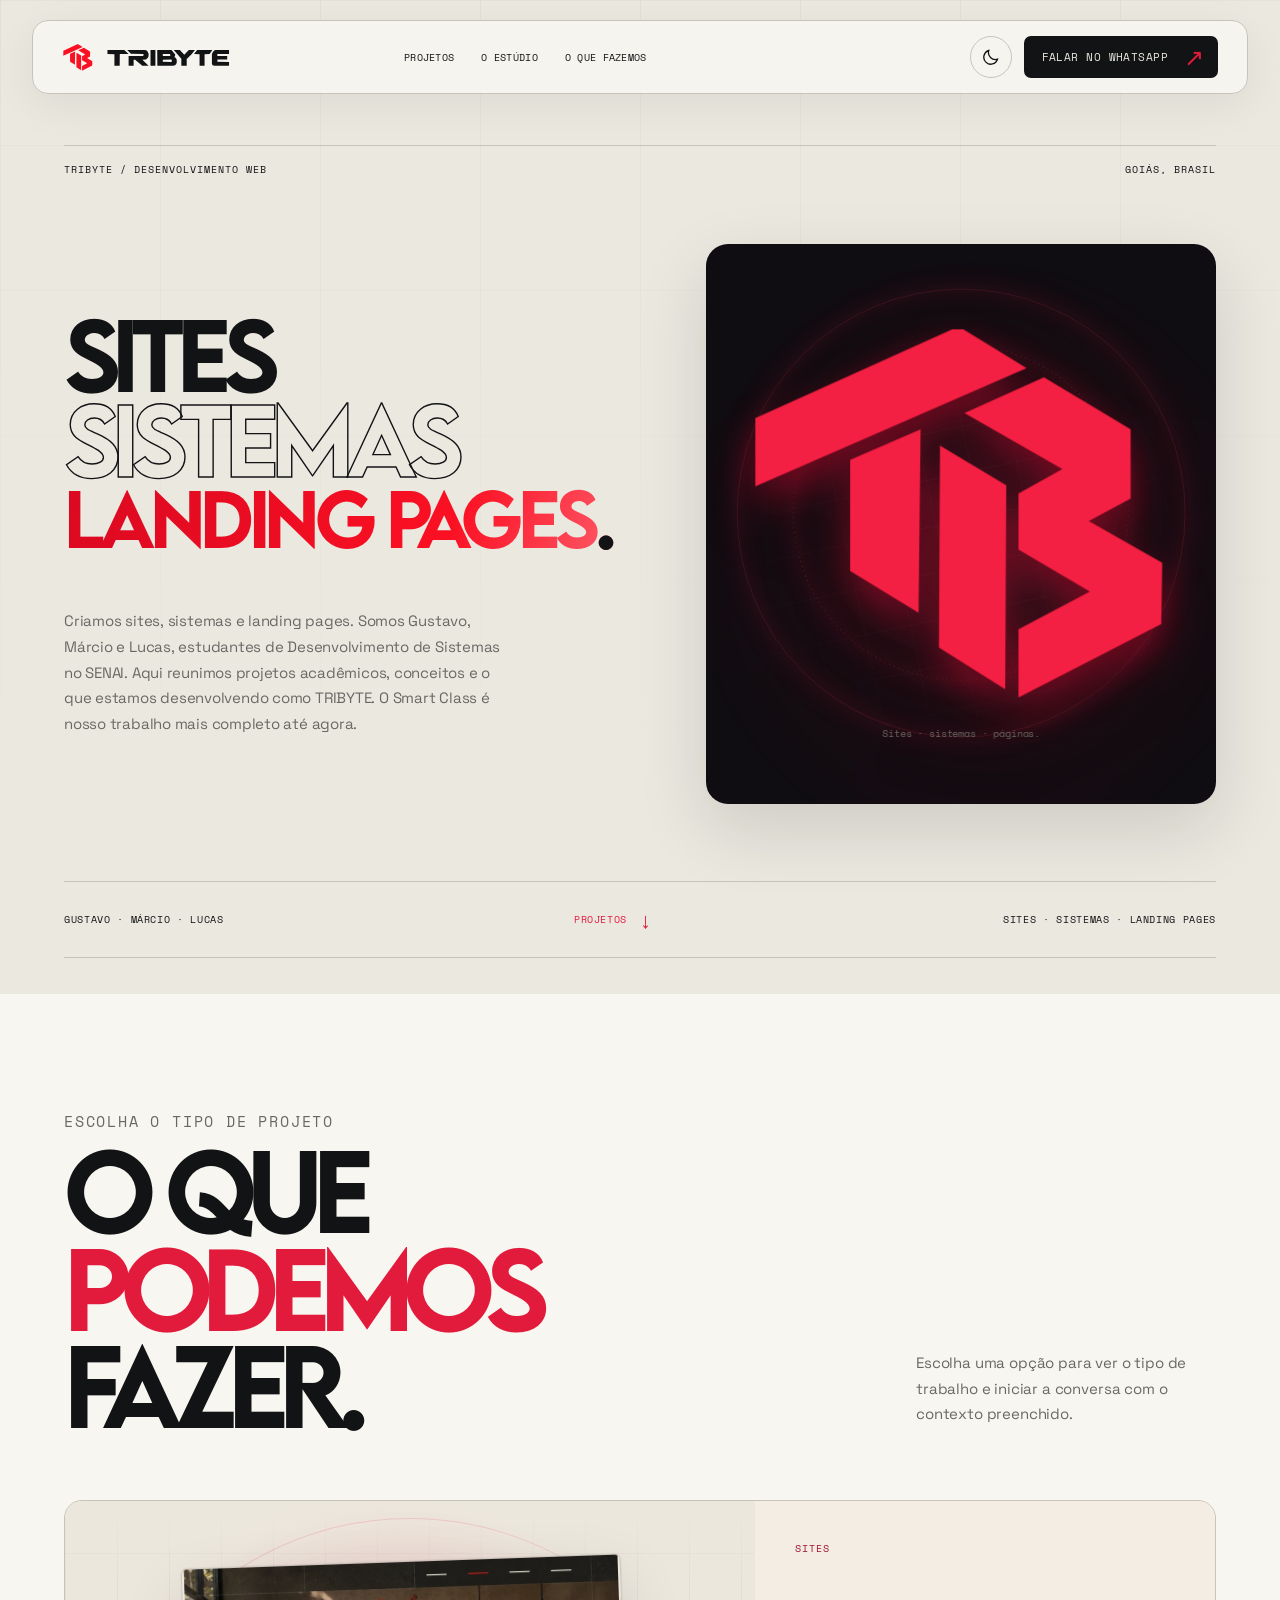
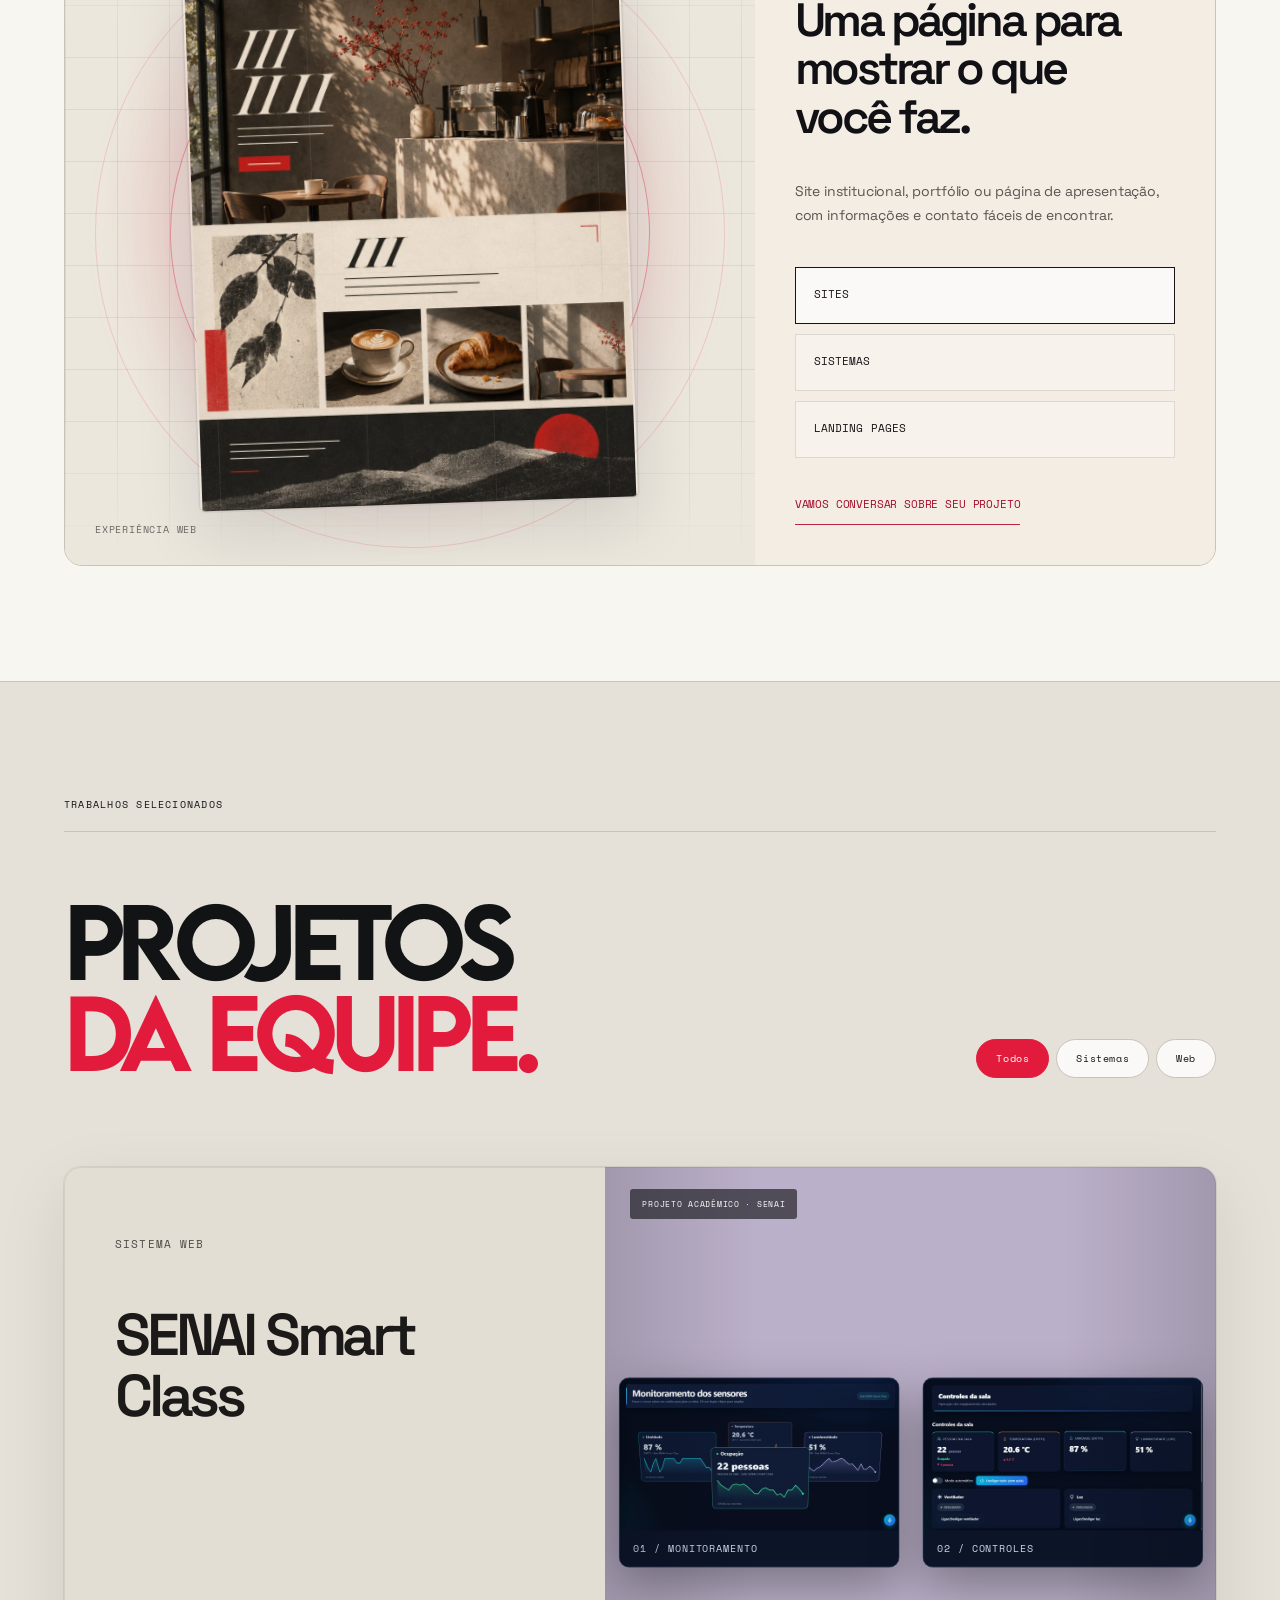
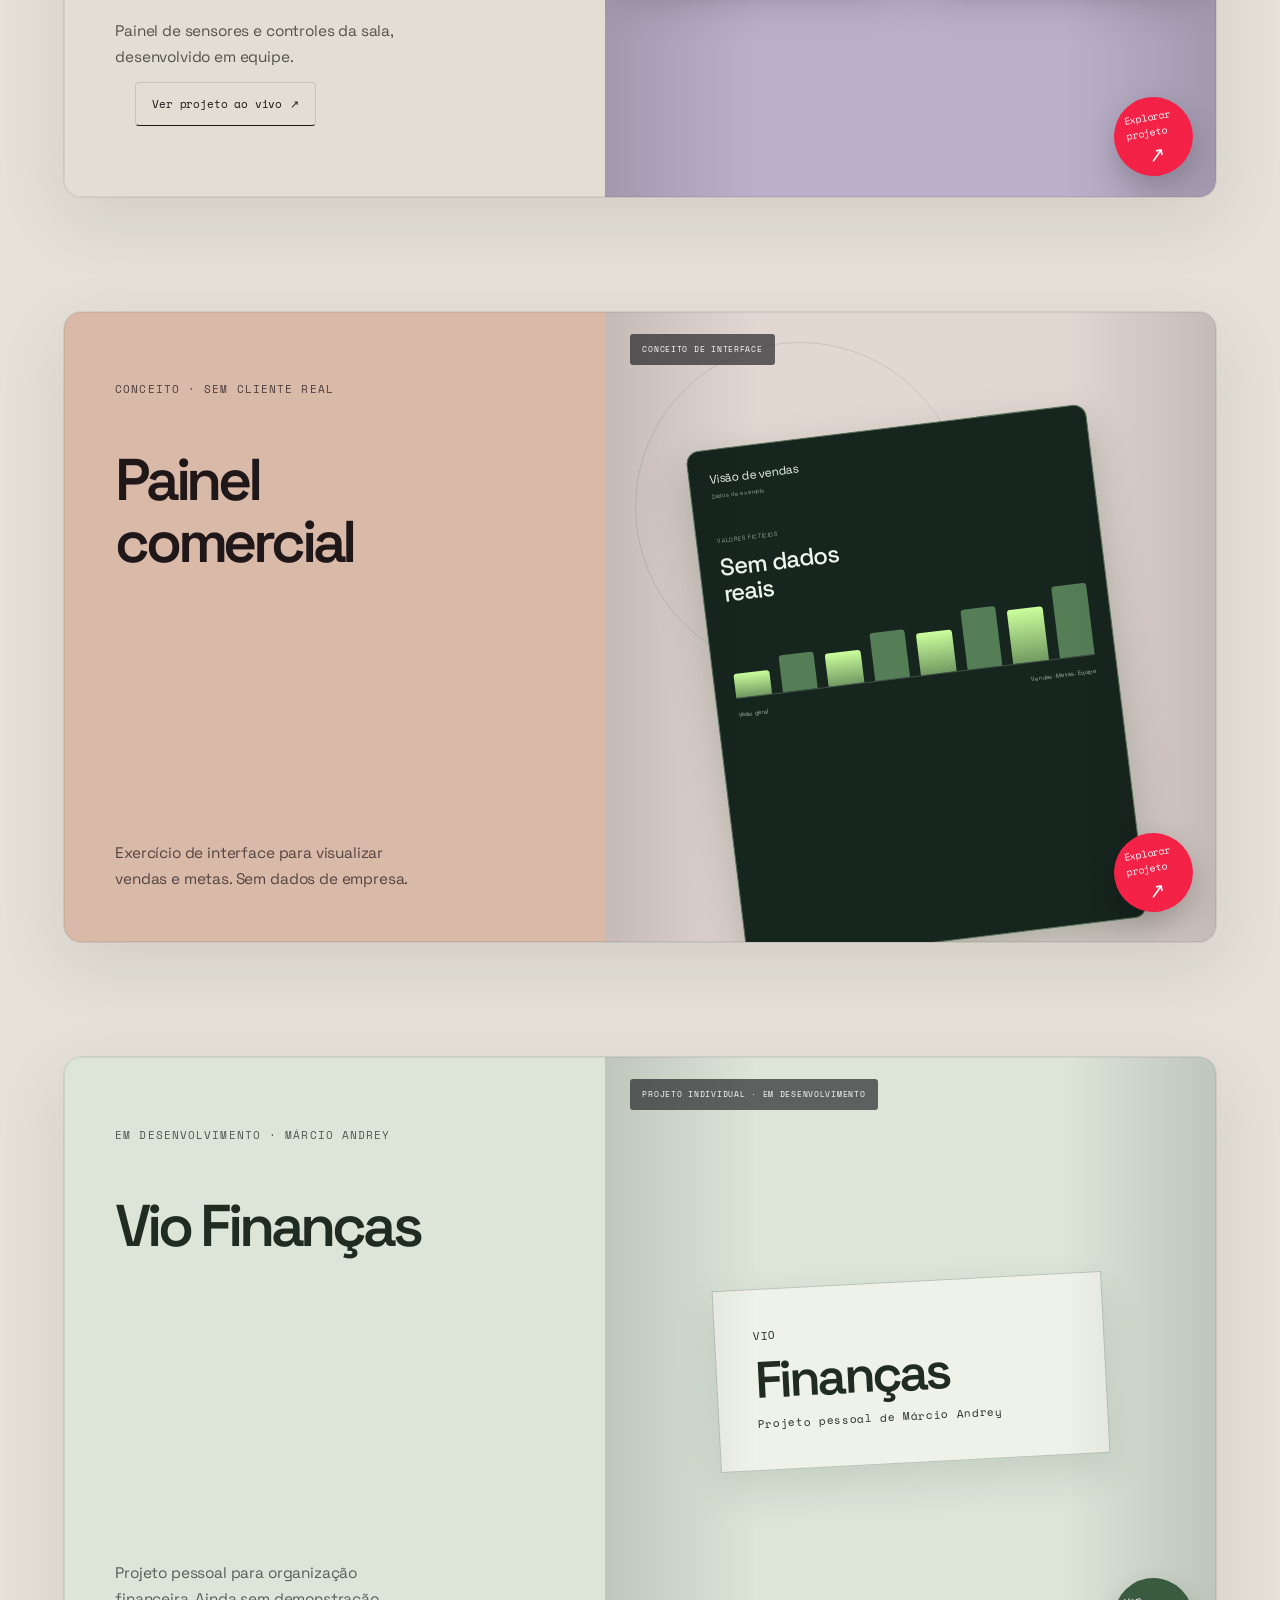
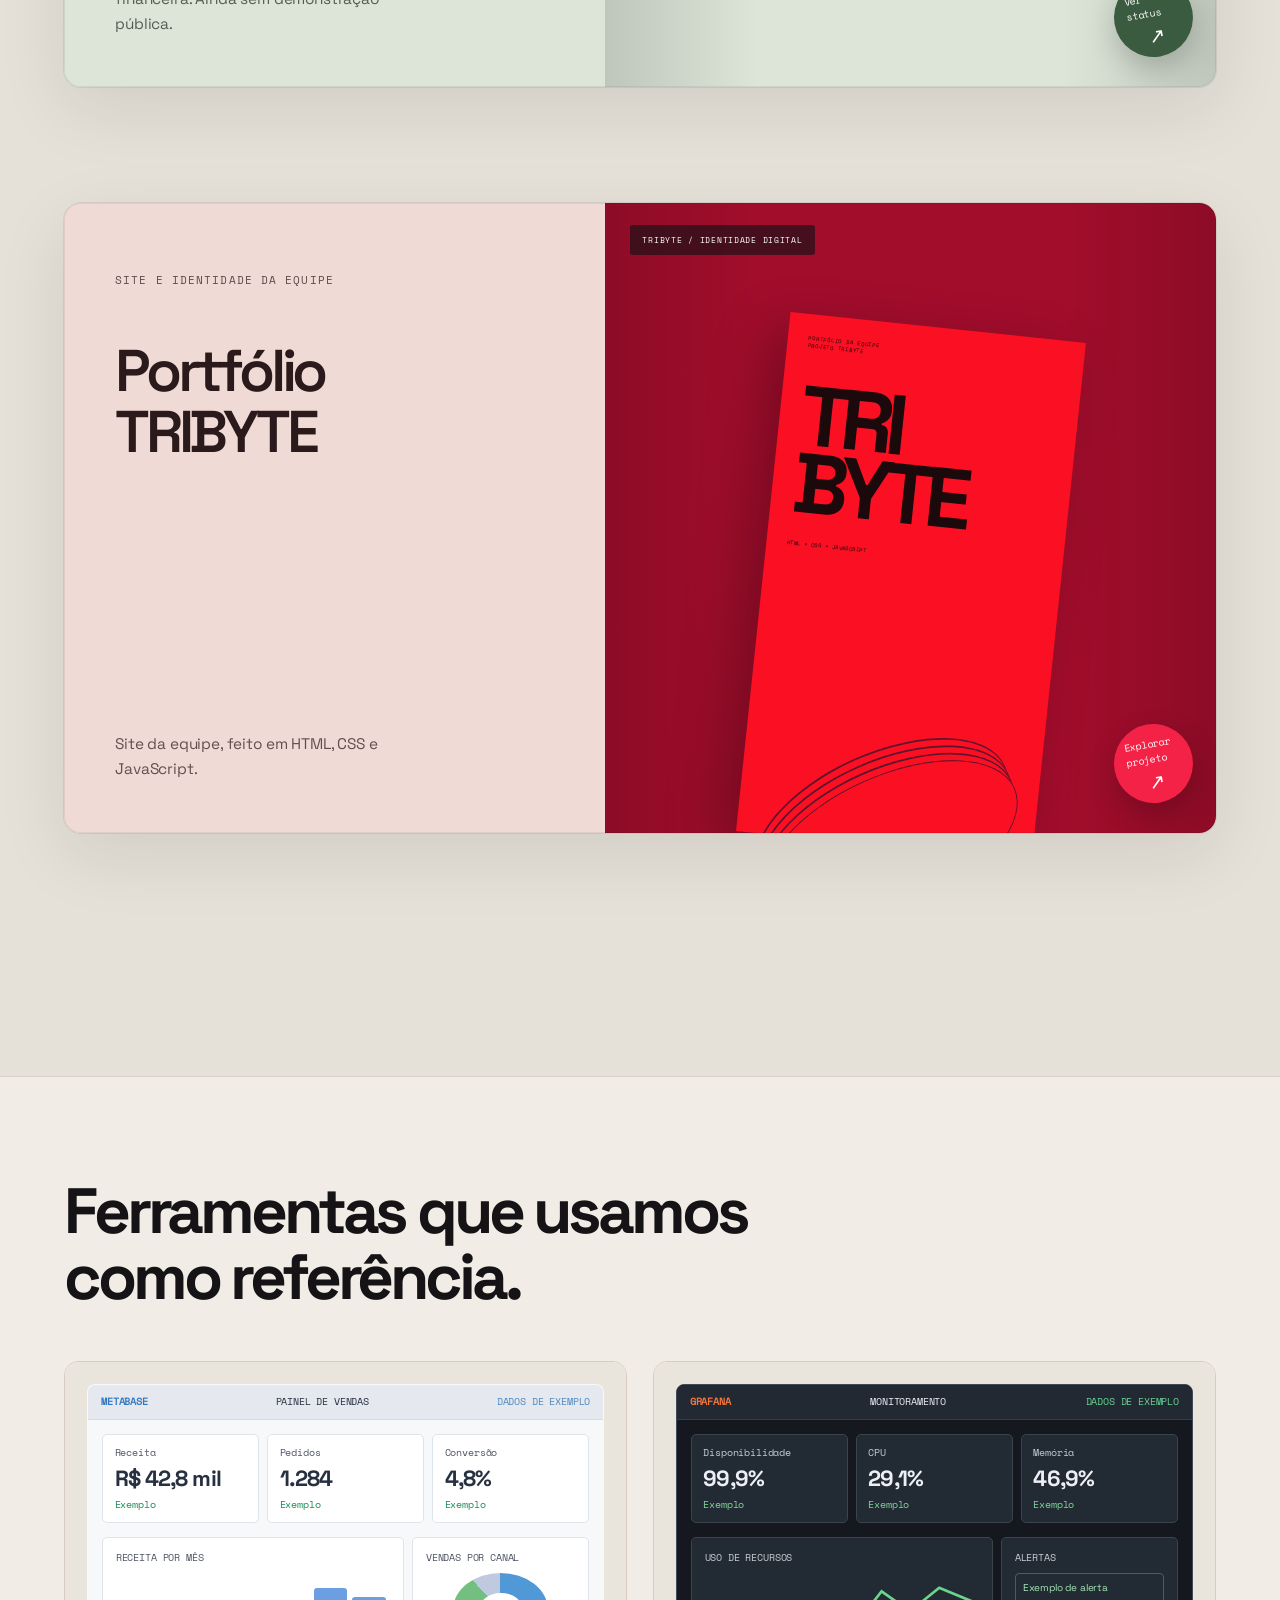
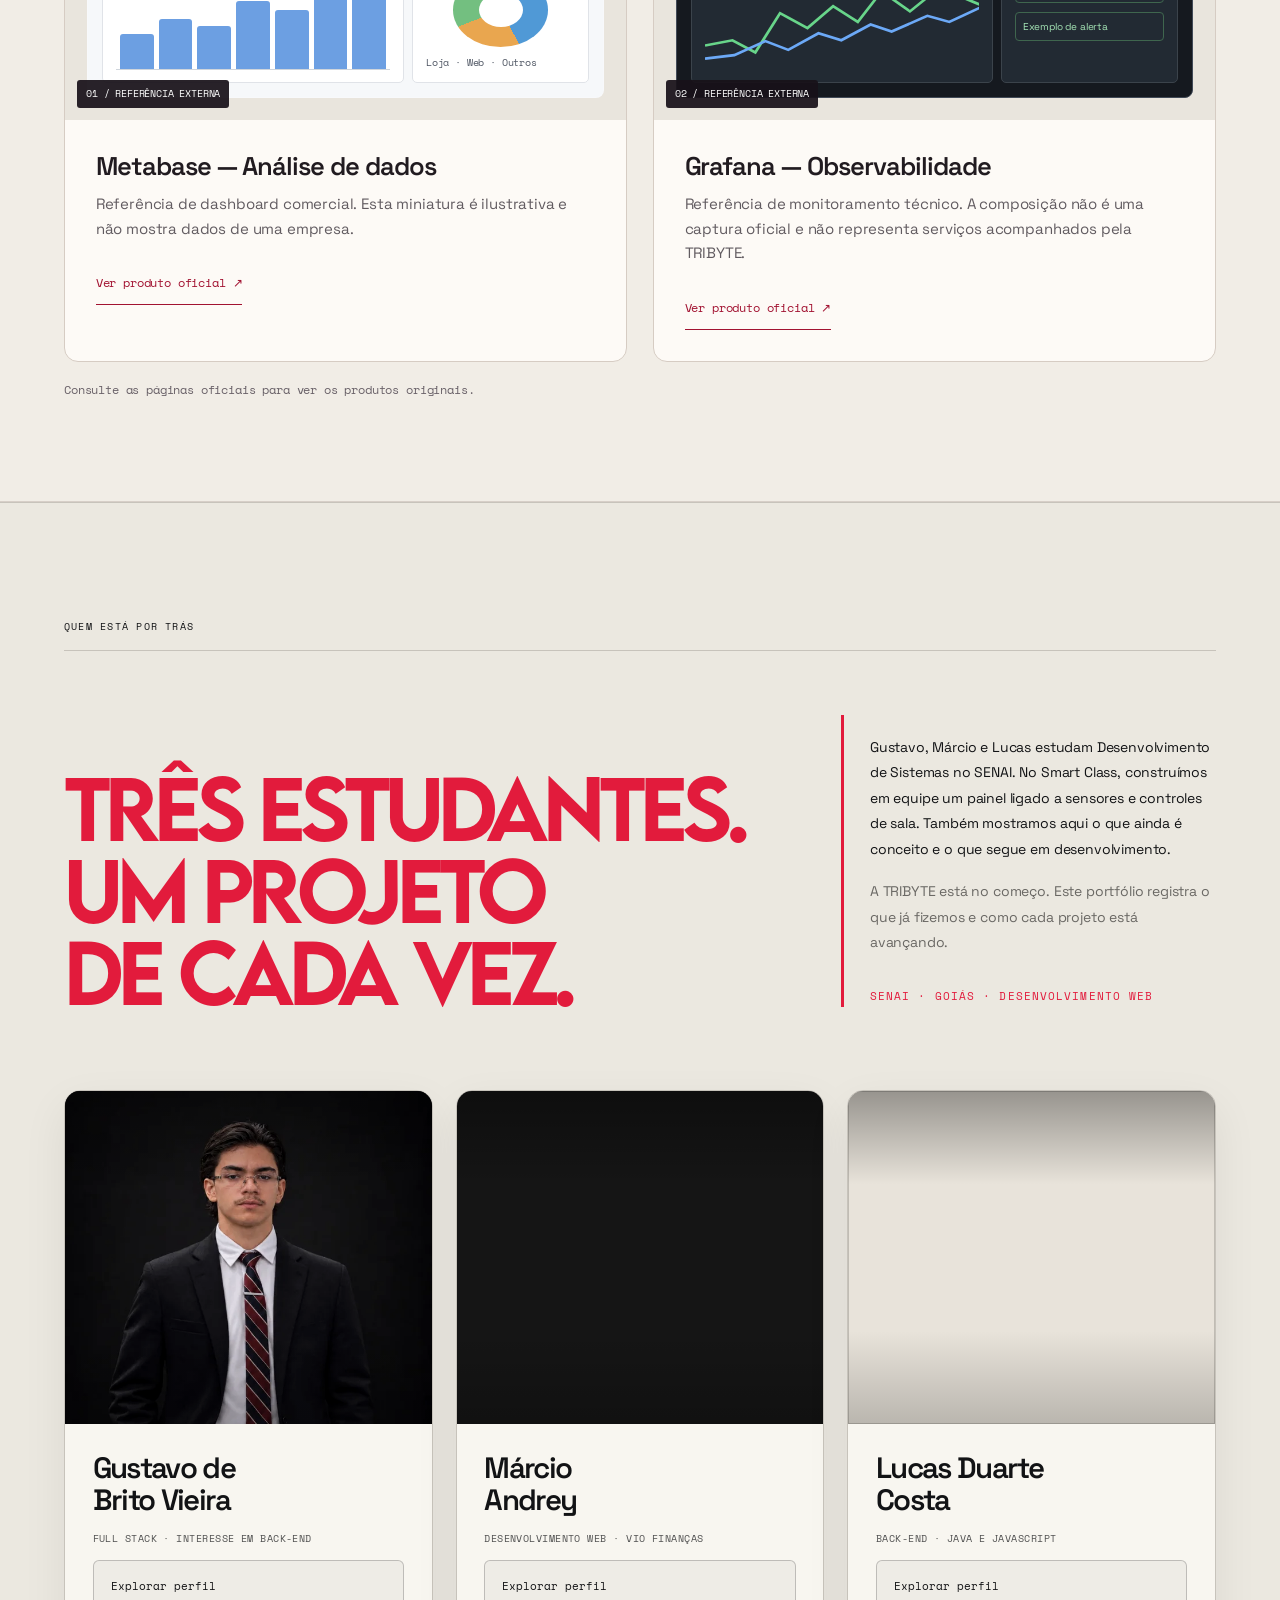
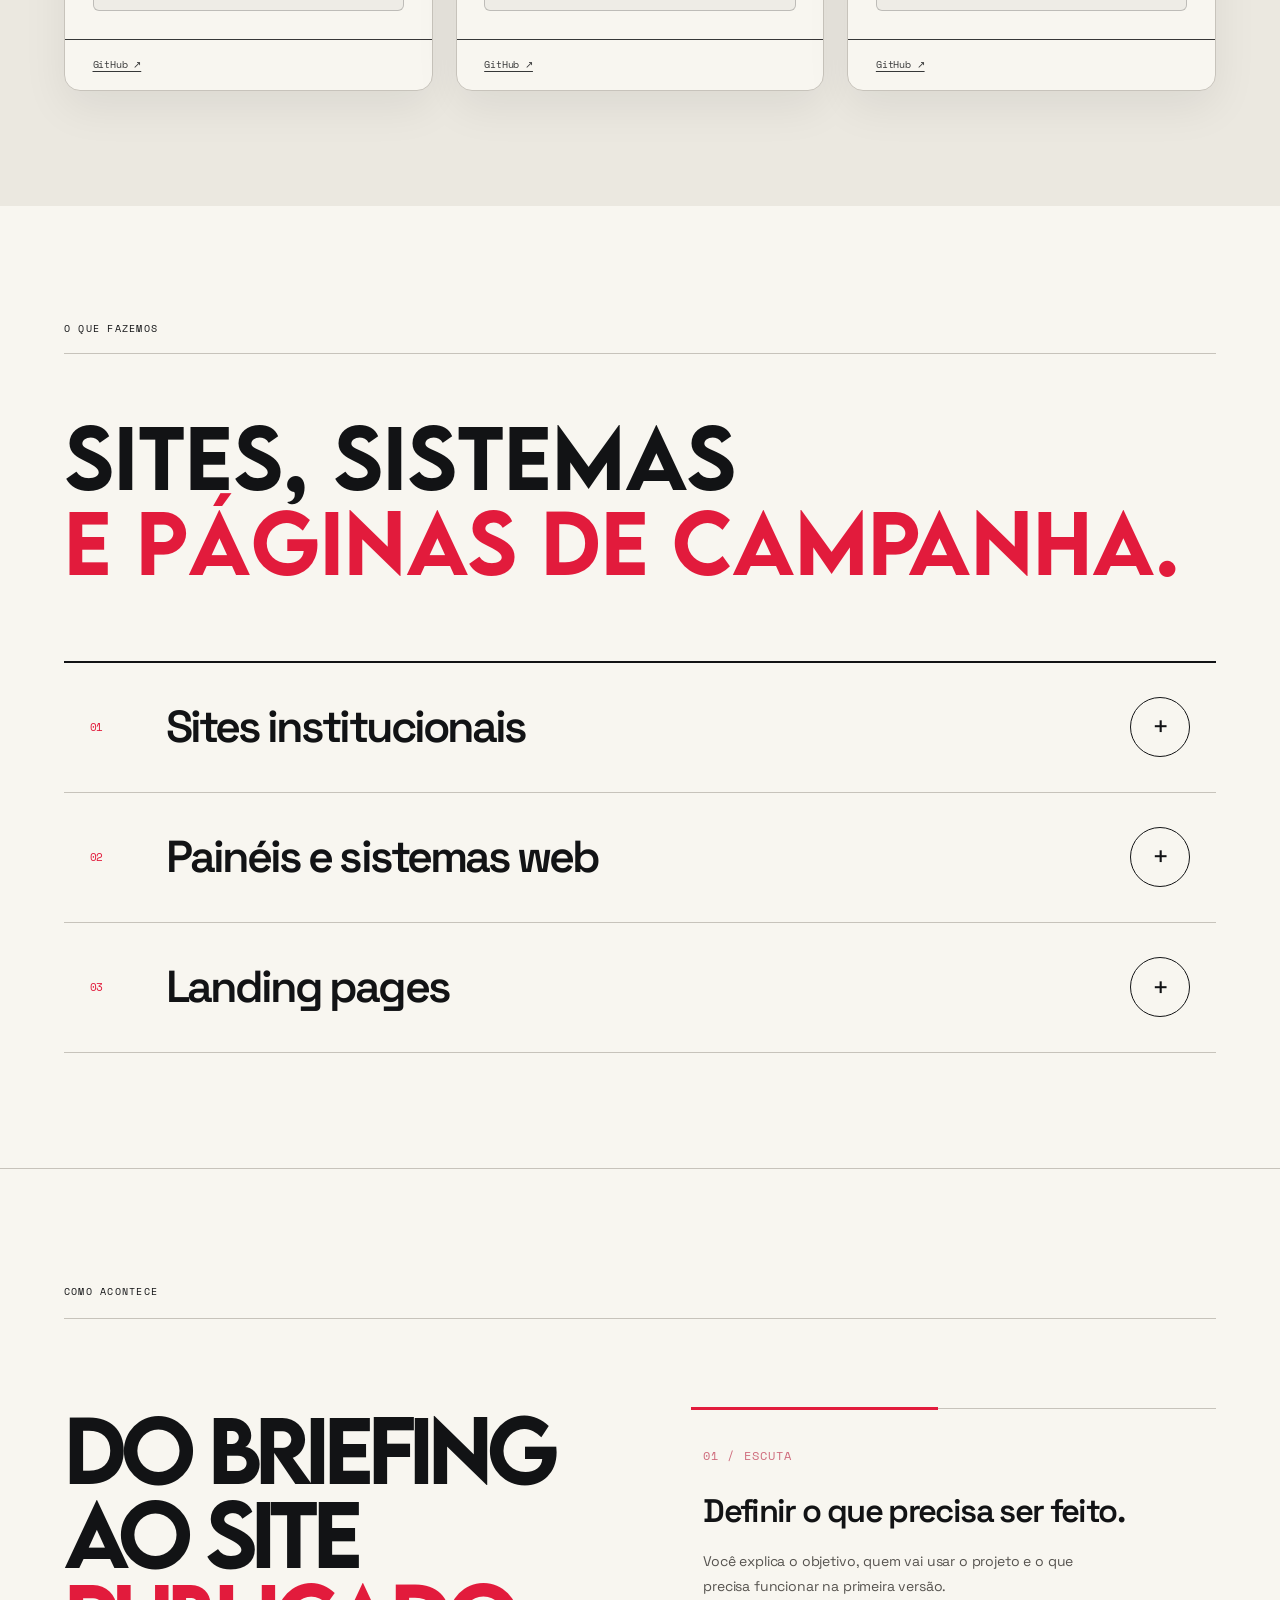
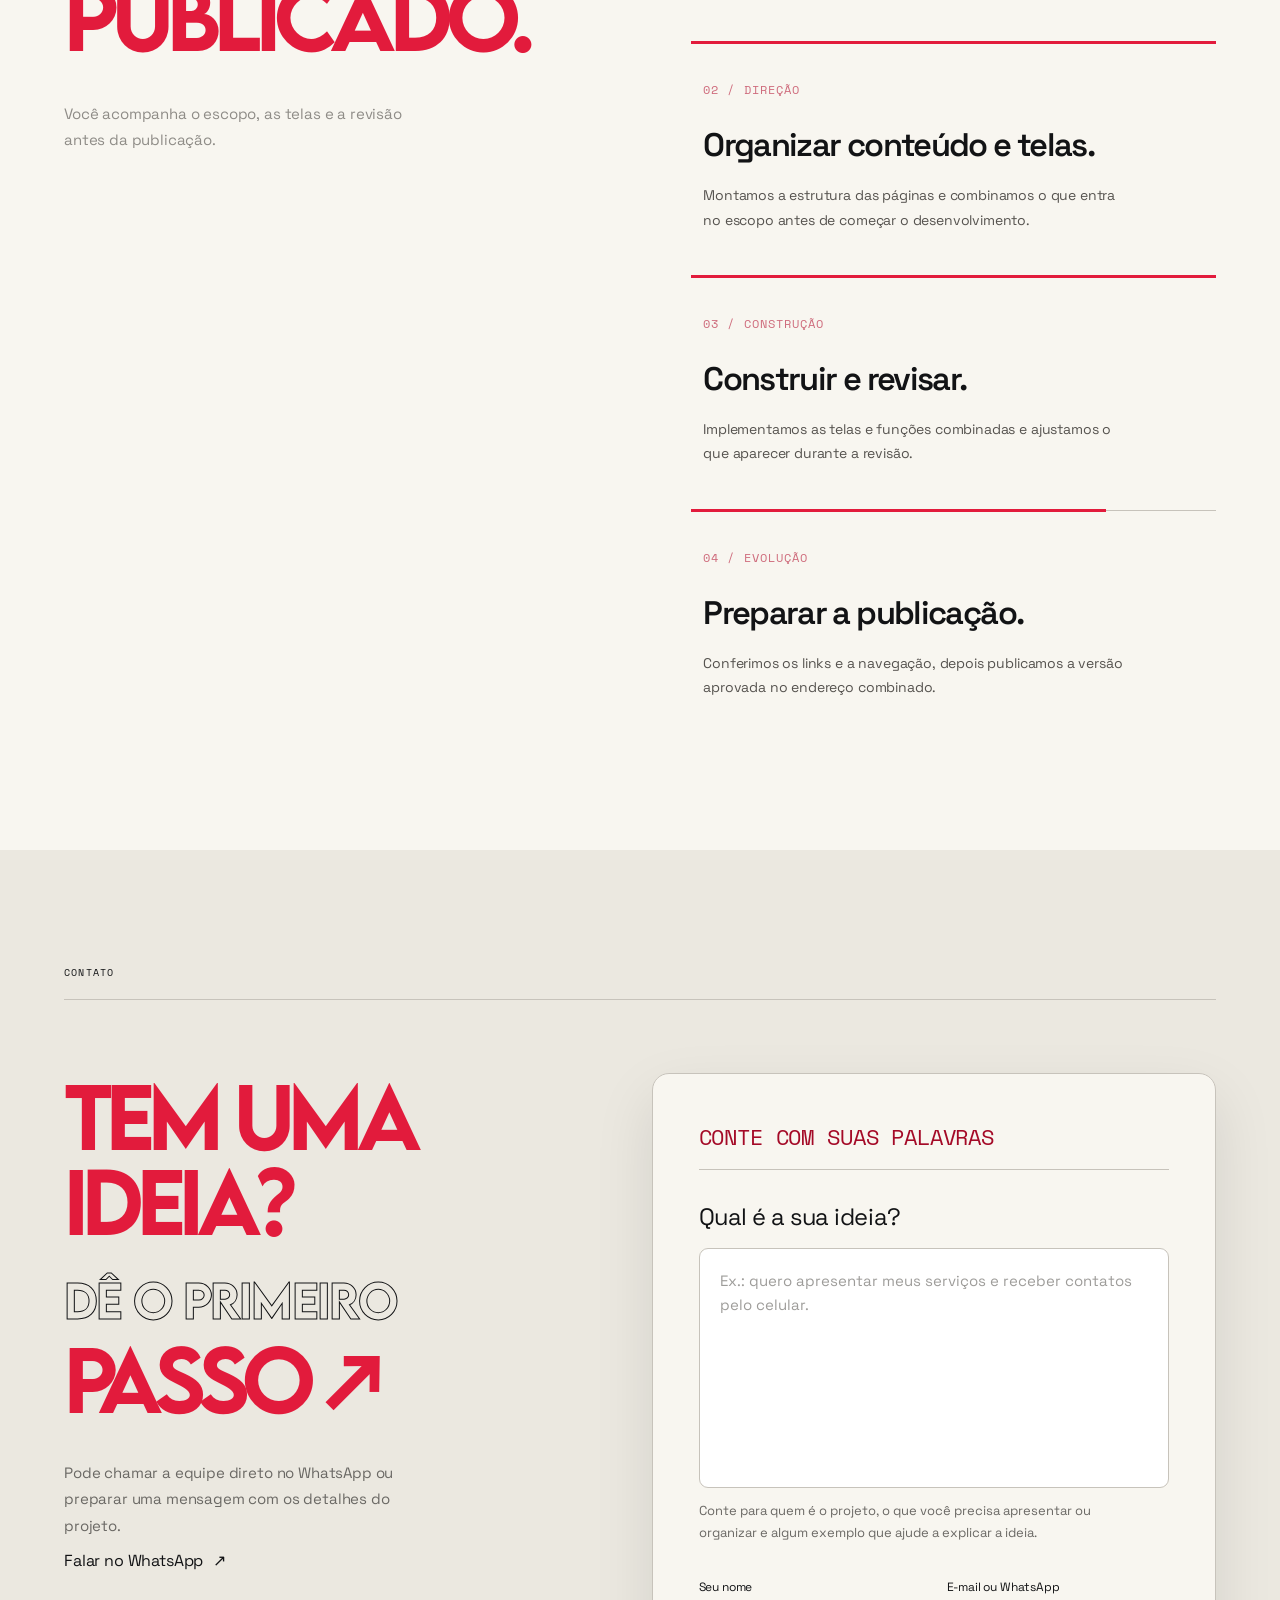
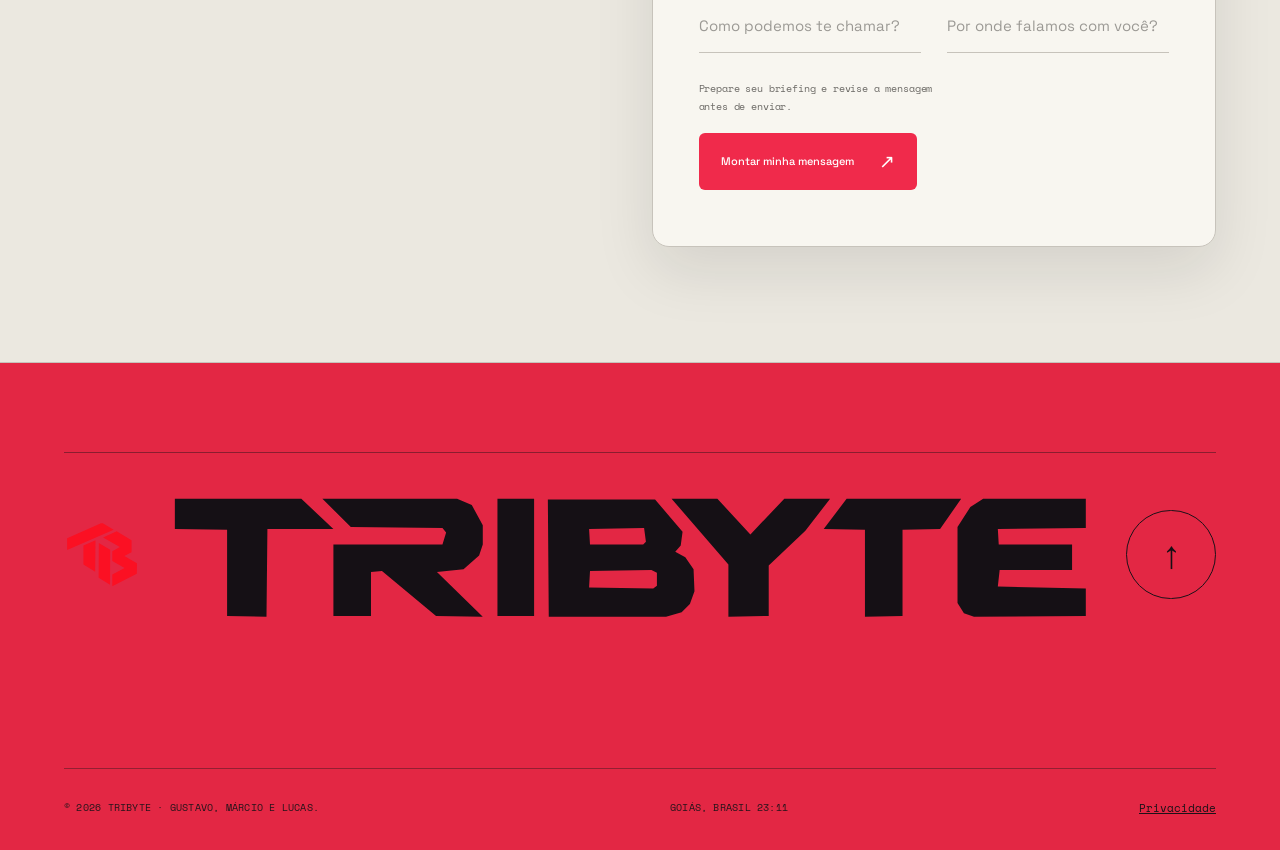
==== commit e54d2fd8: "Add Marcio's GitHub link to his profile His team card was the only one without the GitHub footer lin" ====
--- a/index.html
+++ b/index.html
@@ -392,6 +392,15 @@
               <button class="button button-primary profile-open" type="button" data-profile aria-haspopup="dialog" aria-controls="profile-dialog">Explorar perfil</button>
 
             </div>
+            <div class="team-footer">
+              <a
+                href="https://github.com/marcioandrey627-code"
+                target="_blank"
+                rel="noopener noreferrer"
+                aria-label="GitHub de Márcio Andrey, abre em nova aba"
+                >GitHub ↗</a
+              >
+            </div>
           </article>
           <article class="team-card reveal">
             <div class="team-art lucas-art">
--- a/styles.css
+++ b/styles.css
@@ -5909,3 +5909,188 @@
   .site-footer .footer-top { gap: 18px 12px; }
   .site-footer .footer-mark { width: 32px; }
 }
+
+/* ===========================================================================
+   MODO CLARO — faixas que continuavam escuras
+   A paleta segue a mesma: papel, tinta e vermelho. O que muda aqui é só o
+   lado claro do tema. O modo escuro não é tocado por nenhuma regra abaixo.
+   =========================================================================== */
+:root[data-theme="light"] {
+  --rx-band: #f8f6f0;        /* faixa clara sobre o papel */
+  --rx-band-deep: #e5e1d8;   /* faixa um tom abaixo, para separar seções */
+  --rx-band-ink: #121315;
+  --rx-edge: #00000012;      /* contorno discreto no claro */
+}
+
+/* 02 — faixa de movimento */
+:root[data-theme="light"] .marquee {
+  background: var(--rx-band);
+  color: var(--rx-band-ink);
+  border-top: 1px solid var(--rx-line);
+  border-bottom: 1px solid var(--rx-line);
+}
+:root[data-theme="light"] .marquee-track span:nth-of-type(even),
+:root[data-theme="light"] .marquee b {
+  color: var(--rx-red);
+}
+:root[data-theme="light"] .marquee b { background: var(--rx-red); }
+
+/* 03 — laboratório de serviços */
+:root[data-theme="light"] .rx-lab-visual {
+  background: #f1ede4;
+  color: var(--rx-band-ink);
+}
+:root[data-theme="light"] .rx-lab-canvas {
+  background: radial-gradient(ellipse at 46% 42%, #e21b3c24, transparent 53%), #ece7dd;
+}
+:root[data-theme="light"] .rx-lab-canvas::before {
+  background-image:
+    linear-gradient(#12131512 1px, transparent 1px),
+    linear-gradient(90deg, #12131512 1px, transparent 1px);
+}
+:root[data-theme="light"] .rx-lab-orbit {
+  border-color: #e21b3c66;
+  box-shadow: 0 0 90px #e21b3c26, inset 0 0 75px #e21b3c14;
+}
+:root[data-theme="light"] .rx-lab-orbit::before { border-color: #e21b3c55; }
+:root[data-theme="light"] .rx-lab-orbit::after { border-color: #e21b3c26; }
+:root[data-theme="light"] .rx-lab-image {
+  border-color: #12131524;
+  box-shadow: 0 24px 64px #1213151f, 0 0 0 1px #0000000a;
+}
+:root[data-theme="light"] .rx-lab-canvas-label { color: var(--rx-muted); }
+
+/* 04 — projetos */
+:root[data-theme="light"] .projects {
+  background: var(--rx-band-deep);
+  color: var(--rx-band-ink);
+}
+:root[data-theme="light"] .projects .section-topline { border-bottom-color: var(--rx-line); }
+:root[data-theme="light"] .projects .section-heading h2 { color: var(--rx-band-ink); }
+:root[data-theme="light"] .project-heading-side p { color: var(--rx-muted); }
+:root[data-theme="light"] .projects .filter-button {
+  background: #ffffffcc;
+  color: var(--rx-band-ink);
+  border-color: var(--rx-line);
+}
+:root[data-theme="light"] .projects .filter-button.is-active {
+  background: var(--rx-red);
+  color: #fff;
+  border-color: var(--rx-red);
+}
+:root[data-theme="light"] .project-card,
+:root[data-theme="light"] .project-featured {
+  box-shadow: 0 22px 70px #12131518, 0 0 0 1px var(--rx-edge);
+}
+:root[data-theme="light"] .project-card::before { border-color: #12131512; }
+:root[data-theme="light"] .project-card:nth-child(1) {
+  --rx-case-bg: #e3ded3;
+  --rx-case-ink: #1b1a18;
+}
+:root[data-theme="light"] .project-card:nth-child(4) {
+  --rx-case-bg: #f0dad6;
+  --rx-case-ink: #2a1a1c;
+}
+:root[data-theme="light"] .project-card .sales-visual { background: #e3d7d2; }
+
+/* 06 — estúdio */
+:root[data-theme="light"] .team-card:first-child {
+  background: var(--rx-band);
+  color: var(--rx-band-ink);
+}
+:root[data-theme="light"] .studio .team-card .lucas-art { background: #e8e3da; }
+
+/* 07 — processo */
+:root[data-theme="light"] .process {
+  background: var(--rx-band);
+  color: var(--rx-band-ink);
+}
+:root[data-theme="light"] .process .section-topline { border-bottom-color: var(--rx-line); }
+:root[data-theme="light"] .process-heading h2 em { color: var(--rx-red); }
+:root[data-theme="light"] .process-heading > p { color: var(--rx-muted); }
+:root[data-theme="light"] .process-steps li { border-top-color: var(--rx-line); }
+:root[data-theme="light"] .process-steps li > span { color: var(--rx-red); }
+:root[data-theme="light"] .process-steps p { color: var(--rx-muted); }
+:root[data-theme="light"] .process-steps li.is-current {
+  background: linear-gradient(90deg, #e21b3c14, transparent 55%);
+}
+:root[data-theme="light"] .process-steps li.is-current h3 { color: var(--rx-red); }
+:root[data-theme="light"] .process-steps li::before { background: var(--rx-red); }
+
+/* 08 — carta de contato */
+:root[data-theme="light"] .contact-form.letter-form {
+  background: var(--rx-band);
+  color: var(--rx-band-ink);
+  border-color: var(--rx-line);
+  box-shadow: 0 24px 60px #1213151a;
+}
+:root[data-theme="light"] .contact-form.letter-form .form-heading {
+  border-color: var(--rx-line);
+  color: var(--rx-band-ink);
+}
+:root[data-theme="light"] .contact-form.letter-form label,
+:root[data-theme="light"] .contact-form.letter-form .letter-label { color: var(--rx-band-ink); }
+:root[data-theme="light"] .contact-form.letter-form textarea {
+  background: #fff;
+  border-color: var(--rx-line);
+  color: var(--rx-band-ink);
+}
+:root[data-theme="light"] .contact-form.letter-form input {
+  color: var(--rx-band-ink);
+  border-color: var(--rx-line);
+}
+:root[data-theme="light"] .contact-form.letter-form input::placeholder,
+:root[data-theme="light"] .contact-form.letter-form textarea::placeholder,
+:root[data-theme="light"] .contact-form.letter-form .letter-hint,
+:root[data-theme="light"] .contact-form.letter-form .form-bottom > p { color: var(--rx-muted); }
+:root[data-theme="light"] .contact-form.letter-form .form-status { color: #a40a27; }
+
+/* 05 — índice de serviços: linha aberta deixa de virar bloco preto */
+:root[data-theme="light"] .services .service-item:is([open], :hover, :focus-within) {
+  background: #fff;
+  color: var(--rx-band-ink);
+  box-shadow: inset 3px 0 0 var(--rx-red);
+}
+
+/* Referências de sistema: só a moldura clareia. A simulação de painel
+   continua escura porque imita a interface real da ferramenta citada. */
+:root[data-theme="light"] .system-references .ref-visual { background: #e9e5dd; }
+
+/* Hero: sombra da arte calibrada para fundo claro */
+:root[data-theme="light"] .tb-hero-stage {
+  filter: drop-shadow(0 30px 24px #12131533);
+}
+
+/* Conteúdo do item de serviço: no claro o texto era branco sobre o bloco
+   escuro. Com o fundo claro, ele passa a usar tinta e vermelho. */
+:root[data-theme="light"] .services .service-item:is([open], :hover, :focus-within) h3 {
+  color: var(--rx-band-ink);
+}
+:root[data-theme="light"] .services .service-item:is([open], :hover, :focus-within) .service-number {
+  color: var(--rx-red);
+}
+:root[data-theme="light"] .services .service-item .service-body { color: var(--rx-band-ink); }
+:root[data-theme="light"] .services .service-item .service-body > p { color: var(--rx-muted); }
+:root[data-theme="light"] .services .service-item .service-chips span {
+  border-color: var(--rx-line);
+  color: var(--rx-muted);
+}
+:root[data-theme="light"] .services .service-item .service-body > a,
+:root[data-theme="light"] .services .service-item .service-body > a span {
+  color: #a40a27;
+  border-bottom-color: #a40a27;
+}
+
+/* Contraste: texto de apoio e rótulos pequenos sobre as faixas claras.
+   Alvo mínimo 4.5:1 para texto normal. */
+:root[data-theme="light"] {
+  --rx-muted-strong: #56534f; /* 5.86:1 sobre a faixa funda */
+  --rx-red-text: #b31030;     /* 6.41:1 sobre a faixa clara */
+}
+:root[data-theme="light"] .project-heading-side p,
+:root[data-theme="light"] .process-steps p,
+:root[data-theme="light"] .process-heading > p { color: var(--rx-muted-strong); }
+:root[data-theme="light"] .process-steps li > span,
+:root[data-theme="light"] .services .service-item:is([open], :hover, :focus-within) .service-number {
+  color: var(--rx-red-text);
+}
